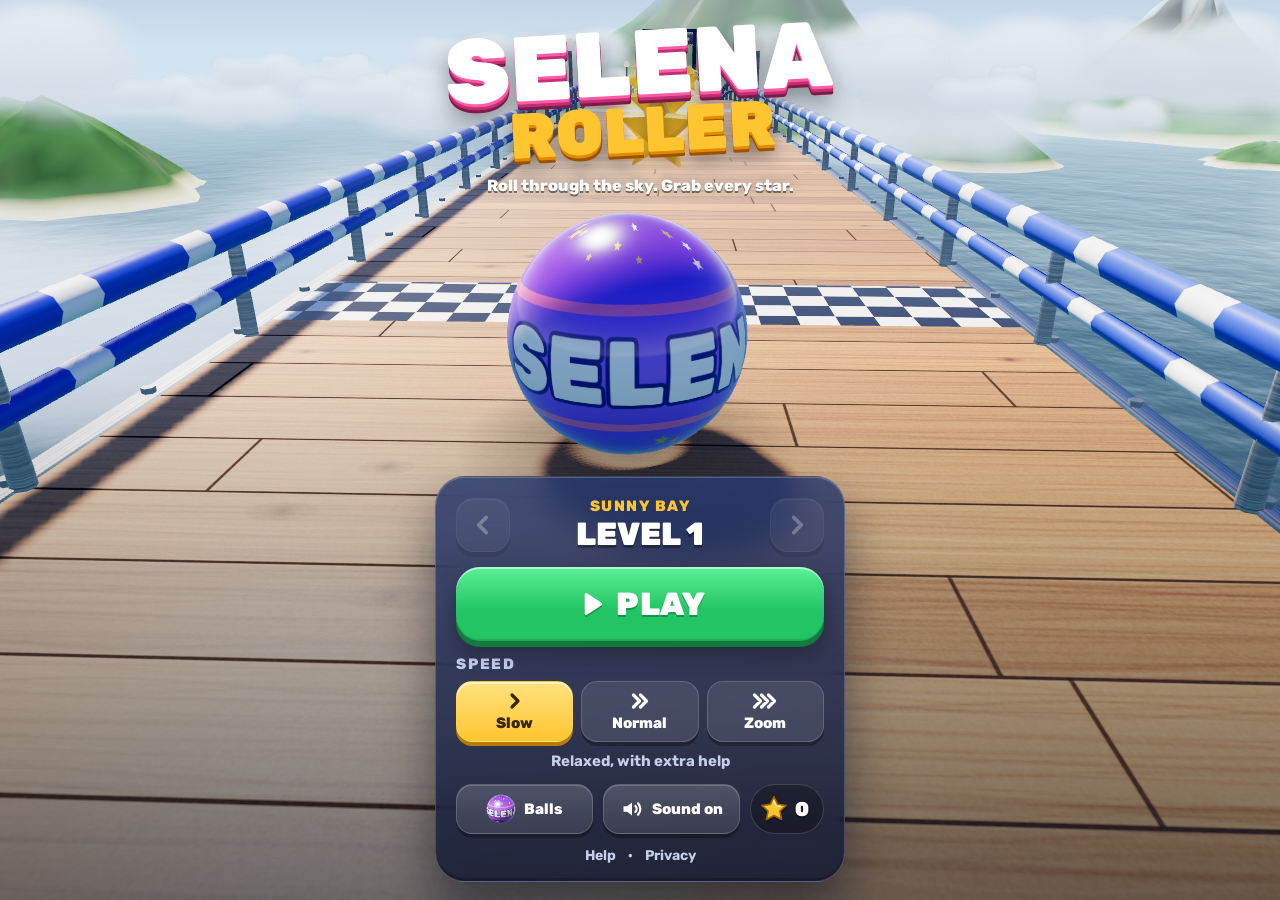
==== index.html @ 5e43ec0b "Neutral speed text, Help and Privacy links and offline fixes for the web game - The hint under Slow," ====
<!doctype html>
<html lang="en">
<head>
<meta charset="utf-8">
<meta name="viewport" content="width=device-width, initial-scale=1, viewport-fit=cover, user-scalable=no">
<meta name="description" content="Roll through the sky and grab every star.">
<meta name="apple-mobile-web-app-capable" content="yes">
<meta name="mobile-web-app-capable" content="yes">
<meta name="apple-mobile-web-app-status-bar-style" content="black-translucent">
<meta name="apple-mobile-web-app-title" content="Selena Roller">
<meta name="theme-color" content="#8fd3ff">
<link rel="manifest" href="manifest.webmanifest">
<link rel="apple-touch-icon" href="icon-180.png">
<link rel="icon" type="image/png" href="icon-192.png">
<title>Selena Roller</title>
<link rel="stylesheet" href="fonts/rubik.css">
<style>
[hidden] { display: none !important; }
html, body { margin: 0; }
body { -webkit-touch-callout: none; -webkit-text-size-adjust: 100%; }
/* Layout: full-screen 3D sky course. HUD pinned to the top edge, helper badges under it,
   menus are glass panels that sit low on the screen near the thumb. */
:root {
  --sky: #a7cbe6;
  --text: #ffffff;
  --muted: #c4d0ea;
  --ink: #0e1730;
  --glass: rgba(14, 22, 48, 0.82);
  --glass-top: rgba(40, 58, 112, 0.84);
  --glass-edge: rgba(255, 255, 255, 0.18);
  --chip: rgba(255, 255, 255, 0.10);
  --chip-hi: rgba(255, 255, 255, 0.18);
  --chip-edge: rgba(255, 255, 255, 0.16);
  --go: #22c463; --go-top: #5cf096; --go-deep: #127a3c;
  --blue: #2d84f5; --blue-top: #6db4ff; --blue-deep: #1a4fa8;
  --gold: #ffc531; --gold-top: #ffe27d; --gold-deep: #b97a00;
  --pink: #ff4f9e; --violet: #8a5cff;
  --jump: #39e06c; --fly: #45bfff; --magnet: #ff4fae; --shield: #4fe9ff;
  --hud-bg: rgba(12, 20, 44, 0.62);
  --shade: rgba(4, 9, 24, 0.5);
  --display: "Rubik", "Arial Rounded MT Bold", "Trebuchet MS", system-ui, sans-serif;
  --body: "Rubik", "Segoe UI", system-ui, sans-serif;
  color-scheme: dark;
}
@media (prefers-color-scheme: dark) { :root:not([data-theme="light"]) { --sky: #4b739a; } }
:root[data-theme="dark"] { --sky: #4b739a; }
[hidden] { display: none !important; }
html, body { height: 100%; overflow: hidden; margin: 0; }
body {
  background: var(--sky); color: var(--text); font-family: var(--body);
  -webkit-user-select: none; user-select: none; -webkit-tap-highlight-color: transparent;
  overscroll-behavior: none; -webkit-font-smoothing: antialiased;
}
#game { position: fixed; inset: 0; width: 100%; height: 100%; display: block; touch-action: none; }
#ui { position: fixed; inset: 0; pointer-events: none; }
button { font: inherit; color: inherit; border: 0; background: none; cursor: pointer; touch-action: manipulation; padding: 0; }
button:focus-visible { outline: 3px solid var(--gold); outline-offset: 3px; }
button:disabled { opacity: 0.3; cursor: default; }
svg { display: block; }
.ico { width: 24px; height: 24px; }

/* Glass panels and chunky buttons */
.panel {
  position: relative; width: 100%; max-width: 410px; box-sizing: border-box;
  background: linear-gradient(180deg, var(--glass-top), var(--glass));
  border: 1px solid var(--glass-edge); border-radius: 30px; padding: 20px;
  display: flex; flex-direction: column; gap: 14px;
  box-shadow: 0 26px 50px rgba(2, 6, 20, 0.5), inset 0 1px 0 rgba(255, 255, 255, 0.2), inset 0 -3px 0 rgba(0, 0, 0, 0.22);
  -webkit-backdrop-filter: blur(16px) saturate(150%); backdrop-filter: blur(16px) saturate(150%);
}
.panel.center { text-align: center; align-items: stretch; overflow: hidden; }
h2 {
  font-family: var(--display); font-weight: 900; font-size: 34px; margin: 0; letter-spacing: 0.01em;
  text-transform: uppercase; text-wrap: balance; text-shadow: 0 3px 0 rgba(0, 0, 0, 0.3);
}
.btn {
  --c: var(--blue); --c-top: var(--blue-top); --c-deep: var(--blue-deep);
  position: relative; display: flex; align-items: center; justify-content: center; gap: 10px;
  min-height: 58px; padding: 10px 20px; border-radius: 20px; box-sizing: border-box;
  font-family: var(--display); font-weight: 900; font-size: 22px; letter-spacing: 0.02em; text-transform: uppercase;
  color: #fff; text-shadow: 0 2px 0 rgba(0, 0, 0, 0.25);
  background: linear-gradient(180deg, var(--c-top) 0%, var(--c) 58%);
  box-shadow: 0 6px 0 var(--c-deep), 0 12px 22px rgba(0, 0, 0, 0.32), inset 0 2px 0 rgba(255, 255, 255, 0.5), inset 0 -2px 0 rgba(0, 0, 0, 0.12);
  transition: transform 0.06s, box-shadow 0.06s;
}
.btn:active { transform: translateY(4px); box-shadow: 0 2px 0 var(--c-deep), 0 5px 10px rgba(0, 0, 0, 0.3), inset 0 2px 0 rgba(255, 255, 255, 0.5); }
.btn svg { width: 26px; height: 26px; flex: none; filter: drop-shadow(0 2px 0 rgba(0, 0, 0, 0.22)); }
.btn.go { --c: var(--go); --c-top: var(--go-top); --c-deep: var(--go-deep); }
.btn.big { min-height: 74px; font-size: clamp(24px, 7.4vw, 32px); border-radius: 24px; }
.btn.big span { white-space: nowrap; }
.btn.big svg { width: 32px; height: 32px; }
.btn.ghost {
  --c: rgba(255, 255, 255, 0.12); --c-top: rgba(255, 255, 255, 0.2); --c-deep: rgba(0, 0, 0, 0.32);
  font-size: 19px; min-height: 54px; box-shadow: 0 5px 0 var(--c-deep), inset 0 1px 0 rgba(255, 255, 255, 0.22);
}
.btn.ghost:active { box-shadow: 0 1px 0 var(--c-deep), inset 0 1px 0 rgba(255, 255, 255, 0.22); }
.pill {
  display: inline-flex; align-items: center; gap: 6px; flex: none; box-sizing: border-box;
  background: var(--hud-bg); border: 1px solid var(--chip-edge); border-radius: 999px;
  padding: 6px 14px 6px 8px; min-height: 46px;
  font-family: var(--display); font-weight: 900; font-size: 20px; font-variant-numeric: tabular-nums;
  text-shadow: 0 2px 0 rgba(0, 0, 0, 0.3);
}
.pill svg { width: 30px; height: 30px; filter: drop-shadow(0 2px 0 rgba(0, 0, 0, 0.25)); }
.pop { animation: pop 0.32s ease-out; }
@keyframes pop { 0% { transform: scale(1); } 40% { transform: scale(1.22); } 100% { transform: scale(1); } }

/* HUD */
.hud {
  position: absolute; left: 0; right: 0; top: 0; box-sizing: border-box;
  display: flex; align-items: center; gap: 10px;
  padding-left: max(16px, env(safe-area-inset-left, 0px));
  padding-right: max(16px, env(safe-area-inset-right, 0px));
  padding-top: calc(env(safe-area-inset-top, 0px) + 12px);
}
.hbtn {
  pointer-events: auto; width: 50px; height: 50px; flex: none; border-radius: 18px;
  background: linear-gradient(180deg, rgba(255, 255, 255, 0.26), rgba(255, 255, 255, 0.08)), var(--hud-bg);
  border: 1px solid var(--chip-edge); display: grid; place-items: center;
  box-shadow: 0 4px 0 rgba(0, 0, 0, 0.3), inset 0 1px 0 rgba(255, 255, 255, 0.25);
}
.hbtn:active { transform: translateY(3px); box-shadow: 0 1px 0 rgba(0, 0, 0, 0.3); }
.hbtn svg { width: 24px; height: 24px; }
.lvlbox {
  flex: 1; min-width: 0; background: var(--hud-bg); border: 1px solid var(--chip-edge);
  border-radius: 18px; padding: 6px 12px 9px; box-shadow: 0 4px 0 rgba(0, 0, 0, 0.25);
}
.lvltop { display: flex; align-items: baseline; justify-content: space-between; gap: 8px; line-height: 1.1; }
.lvllabel { flex: none; white-space: nowrap; font-family: var(--display); font-weight: 900; font-size: 17px; text-transform: uppercase; letter-spacing: 0.03em; text-shadow: 0 2px 0 rgba(0, 0, 0, 0.3); }
.lvlworld { min-width: 0; font-weight: 700; font-size: 14px; color: #dbe4f7; white-space: nowrap; overflow: hidden; text-overflow: ellipsis; }
.bar { position: relative; height: 12px; border-radius: 99px; background: rgba(0, 0, 0, 0.35); margin-top: 5px; box-shadow: inset 0 2px 3px rgba(0, 0, 0, 0.35); }
.fill {
  position: absolute; left: 0; top: 0; bottom: 0; width: 100%; border-radius: 99px; transform-origin: left center; transform: scaleX(0);
  background: linear-gradient(180deg, #8fe3ff, #2d9bff 60%, #1f6fe0);
}
.bar .flag { position: absolute; right: -6px; top: 50%; width: 22px; height: 22px; margin-top: -15px; filter: drop-shadow(0 2px 0 rgba(0, 0, 0, 0.35)); }
/* Narrower phones: slightly tighter spacing and text in the top bar, so the world name still fits next to a
   two-digit level and a three-digit star count (otherwise it is cut short, for example "Cloud King..."). */
@media (max-width: 429px) {
  .hud { gap: 8px; }
  .lvlbox { padding: 6px 10px 9px; }
  .lvltop { gap: 6px; }
  .lvllabel { font-size: 15px; letter-spacing: 0.01em; }
  .lvlworld { font-size: 13px; }
  .hud .pill { gap: 4px; padding: 6px 11px 6px 6px; font-size: 18px; }
  .hud .pill svg { width: 26px; height: 26px; }
}
@media (max-width: 380px) {
  .lvllabel { font-size: 14px; }
  .lvlworld { font-size: 12px; }
}

.hud2 {
  position: absolute; left: 0; right: 0; box-sizing: border-box;
  top: calc(env(safe-area-inset-top, 0px) + 76px);
  display: flex; align-items: flex-start; justify-content: space-between;
  padding-left: max(16px, env(safe-area-inset-left, 0px));
  padding-right: max(16px, env(safe-area-inset-right, 0px));
}
.bonuswrap { display: flex; flex-direction: column; align-items: flex-start; gap: 8px; }
.badge { position: relative; width: 64px; height: 64px; border-radius: 50%; background: var(--hud-bg); box-shadow: 0 4px 0 rgba(0, 0, 0, 0.3); }
.badge .ring { position: absolute; inset: 0; width: 64px; height: 64px; transform: rotate(-90deg); }
.badge .ring circle { fill: none; stroke-width: 6; }
.badge .ring .trk { stroke: rgba(255, 255, 255, 0.16); }
.badge .ring .prog { stroke: var(--bc, var(--jump)); stroke-linecap: round; stroke-dasharray: 163.4; stroke-dashoffset: 0; }
.badge .bico { position: absolute; left: 14px; top: 14px; width: 36px; height: 36px; color: var(--bc, var(--jump)); filter: drop-shadow(0 0 6px var(--bc, var(--jump))); }
.badge.ending { animation: endpulse 1s ease-in-out infinite; }
@keyframes endpulse { 50% { transform: scale(0.9); opacity: 0.75; } }
.queued { width: 38px; height: 38px; border-radius: 50%; background: var(--hud-bg); display: grid; place-items: center; box-shadow: 0 3px 0 rgba(0, 0, 0, 0.3); }
.queued svg { width: 24px; height: 24px; color: var(--qc, var(--fly)); }
.meter { position: relative; width: 66px; height: 66px; border-radius: 50%; background: var(--hud-bg); border: 1px solid var(--chip-edge); box-shadow: 0 4px 0 rgba(0, 0, 0, 0.3); }
.meter svg { width: 66px; height: 66px; }
.meter.full { animation: meterburst 0.7s ease-out; }
@keyframes meterburst { 0% { transform: scale(1); } 30% { transform: scale(1.35); box-shadow: 0 0 0 10px rgba(255, 197, 49, 0.35); } 100% { transform: scale(1); } }

/* Big friendly helper announcement: low on the screen, over track the ball has already passed */
.announce {
  position: absolute; left: 50%; bottom: calc(env(safe-area-inset-bottom, 0px) + 60px); z-index: 4;
  transform: translateX(-50%); display: flex; flex-direction: column; align-items: center; gap: 6px;
  width: max-content; max-width: calc(100% - 32px);
}
.announce.show { animation: annIn 0.5s cubic-bezier(.2, 1.5, .4, 1); }
@keyframes annIn { from { transform: translateX(-50%) scale(0.3); opacity: 0; } to { transform: translateX(-50%) scale(1); opacity: 1; } }
.aicon {
  width: 92px; height: 92px; border-radius: 50%; display: grid; place-items: center;
  background: radial-gradient(circle at 50% 38%, rgba(255, 255, 255, 0.95), var(--ac, var(--jump)) 62%);
  box-shadow: 0 0 0 6px rgba(255, 255, 255, 0.6), 0 0 36px var(--ac, var(--jump)), 0 10px 0 rgba(0, 0, 0, 0.2);
}
.aicon svg { width: 56px; height: 56px; color: #fff; filter: drop-shadow(0 3px 0 rgba(0, 0, 0, 0.25)); }
.atext {
  font-family: var(--display); font-weight: 900; font-size: clamp(32px, 10vw, 46px); text-transform: uppercase;
  letter-spacing: 0.02em; text-align: center; text-wrap: balance; color: #fff; line-height: 1;
  text-shadow: 0 3px 0 var(--ac, var(--jump)), 0 6px 0 rgba(0, 0, 0, 0.35), 0 10px 20px rgba(0, 0, 0, 0.35);
}

/* Toast, steer hint, tap to go */
.toast {
  position: absolute; left: 50%; top: calc(env(safe-area-inset-top, 0px) + 96px); z-index: 5;
  transform: translateX(-50%); width: max-content; max-width: calc(100% - 32px);
  font-family: var(--display); font-weight: 900; font-size: clamp(26px, 7.4vw, 36px); text-transform: uppercase;
  text-align: center; text-wrap: balance; letter-spacing: 0.02em; color: #fff; line-height: 1.05;
  text-shadow: 0 3px 0 rgba(10, 30, 80, 0.75), 0 8px 18px rgba(0, 0, 0, 0.35);
}
.toast.show { animation: toastIn 0.35s cubic-bezier(.2, 1.6, .4, 1); }
@keyframes toastIn { from { transform: translateX(-50%) scale(0.4); opacity: 0; } to { transform: translateX(-50%) scale(1); opacity: 1; } }
.hint, .tapgo {
  position: absolute; left: 50%; bottom: calc(env(safe-area-inset-bottom, 0px) + 54px);
  transform: translateX(-50%); display: flex; flex-direction: column; align-items: center; gap: 12px;
  width: max-content; max-width: calc(100% - 32px);
  font-family: var(--display); font-weight: 900; font-size: 24px; text-transform: uppercase; color: #fff;
  text-shadow: 0 3px 0 rgba(10, 30, 80, 0.7);
}
.hint span, .tapgo span { text-align: center; }
.track-line { width: 190px; height: 10px; border-radius: 9px; background: rgba(255, 255, 255, 0.45); position: relative; box-shadow: 0 2px 0 rgba(0, 0, 0, 0.2); }
.finger {
  position: absolute; top: 50%; left: 50%; width: 38px; height: 38px; margin: -19px 0 0 -19px;
  border-radius: 50%; background: #fff; box-shadow: 0 0 0 7px rgba(255, 255, 255, 0.35), 0 4px 0 rgba(0, 0, 0, 0.25);
  animation: swipe 1.6s ease-in-out infinite;
}
@keyframes swipe { 0%, 100% { transform: translateX(-70px); } 50% { transform: translateX(70px); } }
.tapring { width: 78px; height: 78px; border-radius: 50%; display: grid; place-items: center; background: rgba(255, 255, 255, 0.92); box-shadow: 0 0 0 8px rgba(255, 255, 255, 0.35); animation: tap 1.1s ease-in-out infinite; }
.tapring svg { width: 44px; height: 44px; color: var(--blue-deep); }
@keyframes tap { 50% { transform: scale(0.86); box-shadow: 0 0 0 16px rgba(255, 255, 255, 0.12); } }

/* Screens */
.screen {
  position: absolute; inset: 0; pointer-events: auto; z-index: 3; box-sizing: border-box;
  display: flex; flex-direction: column; align-items: center; justify-content: center;
  padding-left: max(16px, env(safe-area-inset-left, 0px));
  padding-right: max(16px, env(safe-area-inset-right, 0px));
  padding-top: calc(env(safe-area-inset-top, 0px) + 18px);
  padding-bottom: calc(env(safe-area-inset-bottom, 0px) + 18px);
  background: var(--shade);
}
.menu { justify-content: space-between; background: linear-gradient(to top, rgba(4, 9, 24, 0.55), rgba(4, 9, 24, 0) 58%); }
.brand { display: flex; flex-direction: column; align-items: center; padding-top: 6px; }
.logo { font-family: var(--display); font-weight: 900; margin: 0; line-height: 0.86; display: flex; flex-direction: column; align-items: center; text-transform: uppercase; transform: rotate(-3deg); }
.logo span { display: block; letter-spacing: 0.01em; }
.logo .l1 {
  font-size: clamp(58px, 17vw, 92px); color: #fff;
  text-shadow: 0 3px 0 #ff5aa6, 0 6px 0 #c22f73, 0 9px 0 #7d1b4b, 0 16px 24px rgba(0, 0, 0, 0.45);
}
.logo .l2 {
  font-size: clamp(40px, 12vw, 64px); color: var(--gold);
  text-shadow: 0 3px 0 #e48a00, 0 6px 0 #9a5200, 0 12px 20px rgba(0, 0, 0, 0.45);
}
.tag { margin: 18px 0 0; font-weight: 800; font-size: 16px; text-align: center; text-shadow: 0 2px 0 rgba(0, 0, 0, 0.45), 0 0 12px rgba(0, 0, 0, 0.35); }
.levelpick { display: flex; align-items: center; justify-content: space-between; gap: 10px; }
.levelpick .mid { text-align: center; min-width: 0; }
.levelpick small { display: block; font-weight: 800; font-size: 15px; letter-spacing: 0.1em; text-transform: uppercase; color: var(--gold); white-space: nowrap; overflow: hidden; text-overflow: ellipsis; }
.levelpick strong { display: block; font-family: var(--display); font-weight: 900; font-size: 32px; text-transform: uppercase; text-shadow: 0 3px 0 rgba(0, 0, 0, 0.3); }
.arrow {
  width: 54px; height: 54px; border-radius: 18px; flex: none; display: grid; place-items: center;
  background: linear-gradient(180deg, var(--chip-hi), var(--chip)); border: 1px solid var(--chip-edge);
  box-shadow: 0 5px 0 rgba(0, 0, 0, 0.32), inset 0 1px 0 rgba(255, 255, 255, 0.2);
}
.arrow:active:not(:disabled) { transform: translateY(3px); box-shadow: 0 2px 0 rgba(0, 0, 0, 0.32); }
.arrow svg { width: 26px; height: 26px; }
.seglabel { font-weight: 800; font-size: 15px; letter-spacing: 0.12em; text-transform: uppercase; color: var(--muted); margin-bottom: -6px; }
.seg { display: grid; grid-template-columns: repeat(3, 1fr); gap: 8px; }
.seg button {
  display: flex; flex-direction: column; align-items: center; gap: 2px; padding: 8px 4px 9px; border-radius: 16px;
  font-weight: 800; font-size: 15px; background: var(--chip); border: 1px solid var(--chip-edge);
  box-shadow: 0 4px 0 rgba(0, 0, 0, 0.3);
}
.seg button svg { width: 30px; height: 22px; }
.seg button[aria-pressed="true"] {
  background: linear-gradient(180deg, var(--gold-top), var(--gold)); color: #3b2500; border-color: transparent;
  box-shadow: 0 4px 0 var(--gold-deep), inset 0 2px 0 rgba(255, 255, 255, 0.55);
}
.pacehint { margin: -4px 0 0; font-size: 15px; font-weight: 700; color: var(--muted); text-align: center; }
.menulinks { margin: -8px 0 -10px; display: flex; justify-content: center; align-items: center; font-size: 14px; font-weight: 700; color: var(--muted); }
.menulinks a { color: inherit; text-decoration: none; padding: 7px 12px; border-radius: 12px; }
.menulinks a:active { background: var(--chip); }
.menulinks a:focus-visible { outline: 3px solid var(--gold); outline-offset: -2px; }
.row { display: flex; gap: 10px; align-items: stretch; }
.chip {
  display: inline-flex; align-items: center; justify-content: center; gap: 8px; flex: 1 1 0; min-width: 0;
  background: linear-gradient(180deg, var(--chip-hi), var(--chip)); border: 1px solid var(--chip-edge);
  font-weight: 800; font-size: 15px; border-radius: 16px; padding: 8px 8px; min-height: 50px; white-space: nowrap;
  box-shadow: 0 4px 0 rgba(0, 0, 0, 0.3), inset 0 1px 0 rgba(255, 255, 255, 0.18);
}
.chip:active { transform: translateY(3px); box-shadow: 0 1px 0 rgba(0, 0, 0, 0.3); }
.chip svg { width: 24px; height: 24px; flex: none; }
.chip .ballicon { width: 30px; height: 30px; flex: none; }
.row .pill { background: rgba(0, 0, 0, 0.28); }

/* Shop */
#shop { justify-content: flex-end; }
.shopcard { max-height: 78%; min-height: 0; }
.shophead { display: flex; align-items: center; justify-content: space-between; gap: 10px; }
.shophead h2 { font-size: clamp(26px, 7.5vw, 34px); white-space: nowrap; }
.grid { display: grid; grid-template-columns: repeat(3, minmax(0, 1fr)); gap: 10px; overflow-y: auto; min-height: 0; flex: 1; padding: 4px 2px 8px; }
.ballitem {
  position: relative; display: flex; flex-direction: column; align-items: center; gap: 4px; min-width: 0;
  background: linear-gradient(180deg, rgba(255, 255, 255, 0.16), rgba(255, 255, 255, 0.05));
  border: 1px solid var(--chip-edge); border-radius: 20px; padding: 10px 4px 9px;
  box-shadow: 0 4px 0 rgba(0, 0, 0, 0.3);
}
.ballitem canvas { width: 70px; height: 70px; }
.ballitem.locked canvas { filter: brightness(0.86); }
.ballitem.chosen { border-color: var(--gold); box-shadow: 0 4px 0 var(--gold-deep), 0 0 0 2px var(--gold) inset, 0 0 18px rgba(255, 197, 49, 0.35); }
.ballitem .nm { font-weight: 800; font-size: 13px; line-height: 1.1; text-align: center; }
.ballitem .st {
  font-family: var(--display); font-weight: 900; font-size: 15px; text-transform: uppercase; display: flex; align-items: center; gap: 3px;
  font-variant-numeric: tabular-nums; padding: 3px 9px; border-radius: 99px; background: rgba(0, 0, 0, 0.3);
}
.ballitem.chosen .st { background: var(--gold); color: #3b2500; }
.ballitem .st.can { background: var(--go); }
.ballitem .st svg { width: 17px; height: 17px; }
.ballitem.shake { animation: shake 0.4s; }
@keyframes shake { 20%, 60% { transform: translateX(-5px); } 40%, 80% { transform: translateX(5px); } }

/* Level done */
.donecard { padding-top: 26px; }
.rays {
  position: absolute; left: 50%; top: 70px; width: 520px; height: 520px; margin: -260px 0 0 -260px; pointer-events: none; opacity: 0.35;
  background: repeating-conic-gradient(rgba(255, 214, 90, 0.55) 0deg 10deg, rgba(255, 214, 90, 0) 10deg 20deg);
  -webkit-mask: radial-gradient(circle, #000 0%, transparent 62%); mask: radial-gradient(circle, #000 0%, transparent 62%);
  animation: spin 18s linear infinite;
}
@keyframes spin { to { transform: rotate(360deg); } }
.ribbon {
  position: relative; align-self: center; font-family: var(--display); font-weight: 900; font-size: 30px; text-transform: uppercase;
  padding: 10px 26px; border-radius: 16px; background: linear-gradient(180deg, var(--go-top), var(--go));
  box-shadow: 0 6px 0 var(--go-deep), inset 0 2px 0 rgba(255, 255, 255, 0.5); text-shadow: 0 2px 0 rgba(0, 0, 0, 0.25);
}
.earn { position: relative; margin: 6px 0 0; font-family: var(--display); font-weight: 900; font-size: 54px; color: var(--gold); display: flex; align-items: center; justify-content: center; gap: 8px; text-shadow: 0 4px 0 var(--gold-deep), 0 10px 18px rgba(0, 0, 0, 0.35); }
.earn svg { width: 50px; height: 50px; filter: drop-shadow(0 4px 0 rgba(0, 0, 0, 0.25)); }
.note { position: relative; margin: -8px 0 4px; font-weight: 700; color: var(--muted); }
.confetti { position: absolute; inset: 0; pointer-events: none; overflow: hidden; }
.confetti i { position: absolute; top: -20px; width: 9px; height: 14px; border-radius: 3px; animation: fall linear forwards; }
@keyframes fall { to { transform: translateY(560px) rotate(720deg); opacity: 0.2; } }
.nogl { color: var(--text); }

@media (max-height: 560px) and (orientation: landscape) {
  .menu { flex-direction: row; align-items: center; justify-content: space-around; gap: 16px; }
  .brand { padding-top: 0; }
  .logo .l1 { font-size: 56px; } .logo .l2 { font-size: 40px; }
  .panel { padding: 14px; gap: 10px; }
  .btn.big { min-height: 60px; font-size: 26px; }
  .shopcard { max-height: 94%; max-width: 860px; gap: 8px; }
  .shophead h2 { font-size: 28px; }
  .grid { grid-template-columns: repeat(6, minmax(0, 1fr)); gap: 8px; padding: 2px 2px 3px; }
  .ballitem { padding: 6px 4px 5px; }
  .ballitem canvas { width: 48px; height: 48px; }
  .shopcard .btn { min-height: 48px; }
  .announce { bottom: calc(env(safe-area-inset-bottom, 0px) + 12px); flex-direction: row; gap: 12px; }
  .aicon { width: 70px; height: 70px; } .aicon svg { width: 42px; height: 42px; }
}
@media (prefers-reduced-motion: reduce) {
  .finger, .pop, .toast.show, .confetti i, .ballitem.shake, .rays, .tapring, .announce.show, .badge.ending, .meter.full { animation: none !important; }
}
</style>
</head>
<body>

<svg width="0" height="0" style="position:absolute" aria-hidden="true">
  <defs>
    <symbol id="i-star" viewBox="0 0 24 24"><path d="M12 2.2l2.95 6.1 6.7.85-4.9 4.6 1.25 6.65L12 17.15 6 20.4l1.25-6.65-4.9-4.6 6.7-.85z" fill="#ffc531" stroke="#9c6300" stroke-width="1.3" stroke-linejoin="round"/><path d="M11.9 5.6l1.8 3.8 3.3.45" fill="none" stroke="#fff4c2" stroke-width="1.3" stroke-linecap="round" opacity=".85"/></symbol>
    <symbol id="i-pause" viewBox="0 0 24 24"><rect x="6" y="5" width="4.2" height="14" rx="1.6" fill="currentColor"/><rect x="13.8" y="5" width="4.2" height="14" rx="1.6" fill="currentColor"/></symbol>
    <symbol id="i-play" viewBox="0 0 24 24"><path d="M8 4.8v14.4c0 .9 1 1.45 1.75.95l10.9-7.2a1.15 1.15 0 0 0 0-1.9L9.75 3.85C9 3.35 8 3.9 8 4.8z" fill="currentColor"/></symbol>
    <symbol id="i-home" viewBox="0 0 24 24"><path d="M3.5 11.2L12 4l8.5 7.2" fill="none" stroke="currentColor" stroke-width="2.6" stroke-linecap="round" stroke-linejoin="round"/><path d="M6 10v9.5h4.5V14h3v5.5H18V10" fill="none" stroke="currentColor" stroke-width="2.6" stroke-linejoin="round"/></symbol>
    <symbol id="i-restart" viewBox="0 0 24 24"><path d="M19.5 12a7.5 7.5 0 1 1-2.2-5.3" fill="none" stroke="currentColor" stroke-width="2.6" stroke-linecap="round"/><path d="M19.6 3.8v4.6H15" fill="none" stroke="currentColor" stroke-width="2.6" stroke-linecap="round" stroke-linejoin="round"/></symbol>
    <symbol id="i-left" viewBox="0 0 24 24"><path d="M15 5l-7 7 7 7" fill="none" stroke="currentColor" stroke-width="3.4" stroke-linecap="round" stroke-linejoin="round"/></symbol>
    <symbol id="i-right" viewBox="0 0 24 24"><path d="M9 5l7 7-7 7" fill="none" stroke="currentColor" stroke-width="3.4" stroke-linecap="round" stroke-linejoin="round"/></symbol>
    <symbol id="i-sound" viewBox="0 0 24 24"><path d="M3.5 9.3h3.6L12 5.4v13.2l-4.9-3.9H3.5z" fill="currentColor"/><path d="M15.4 9a4.3 4.3 0 0 1 0 6M18 6.4a7.9 7.9 0 0 1 0 11.2" fill="none" stroke="currentColor" stroke-width="2.2" stroke-linecap="round"/></symbol>
    <symbol id="i-mute" viewBox="0 0 24 24"><path d="M3.5 9.3h3.6L12 5.4v13.2l-4.9-3.9H3.5z" fill="currentColor"/><path d="M15.6 9.6l4.8 4.8m0-4.8l-4.8 4.8" fill="none" stroke="currentColor" stroke-width="2.3" stroke-linecap="round"/></symbol>
    <symbol id="i-chev1" viewBox="0 0 30 22"><path d="M12 5l6 6-6 6" fill="none" stroke="currentColor" stroke-width="3.2" stroke-linecap="round" stroke-linejoin="round"/></symbol>
    <symbol id="i-chev2" viewBox="0 0 30 22"><path d="M8.5 5l6 6-6 6M15.5 5l6 6-6 6" fill="none" stroke="currentColor" stroke-width="3.2" stroke-linecap="round" stroke-linejoin="round"/></symbol>
    <symbol id="i-chev3" viewBox="0 0 30 22"><path d="M4.5 5l6 6-6 6M11.5 5l6 6-6 6M18.5 5l6 6-6 6" fill="none" stroke="currentColor" stroke-width="3.2" stroke-linecap="round" stroke-linejoin="round"/></symbol>
    <symbol id="i-flag" viewBox="0 0 24 24"><path d="M5 3v18.5" stroke="#fff" stroke-width="2.4" stroke-linecap="round"/><path d="M6 4h13l-2.4 4L19 12H6z" fill="#fff" stroke="#16203c" stroke-width="1"/><path d="M6 4h3.3v2.7H6zM12.6 4h3.3v2.7h-3.3zM9.3 6.7h3.3v2.6H9.3zM15.9 6.7h2.2l-.6 1.3.9 1.3h-2.5zM6 9.3h3.3V12H6zM12.6 9.3h3.3V12h-3.3z" fill="#16203c"/></symbol>
    <symbol id="i-hand" viewBox="0 0 24 24"><path d="M9.6 3.6a1.7 1.7 0 0 1 3.4 0V11l.6-.1a1.7 1.7 0 0 1 2 1.3l.1.3.6-.1a1.7 1.7 0 0 1 2 1.3l.1.4.4-.05a1.7 1.7 0 0 1 1.9 1.7V18a5 5 0 0 1-5 5h-2.4a5 5 0 0 1-4.1-2.2l-3.9-5a1.75 1.75 0 0 1 2.7-2.25l1.6 1.75z" fill="currentColor"/></symbol>
    <symbol id="i-spring" viewBox="0 0 24 24"><path d="M12 1.4l4.2 4.6h-2.7v2.9h-3V6H7.8z" fill="currentColor"/><path d="M6.6 10.6h10.8M6.6 21.8h10.8" stroke="currentColor" stroke-width="2.4" stroke-linecap="round"/><path d="M8 12.5l8 1.5-8 1.6 8 1.6-8 1.6 8 1.5" fill="none" stroke="currentColor" stroke-width="2" stroke-linecap="round" stroke-linejoin="round"/></symbol>
    <symbol id="i-wings" viewBox="0 0 24 24"><circle cx="12" cy="12.6" r="3.7" fill="currentColor"/><path d="M8.1 11.6C6.4 8.3 3.6 6.7 1.1 6.9c.8 1.3 1.2 2.6 1.3 3.9-.7.2-1.1.6-1.2 1.2 1 .2 1.8.6 2.4 1.2-.5.4-.7.9-.7 1.5 1.9-.2 3.9.2 5.6 1.2z" fill="currentColor"/><path d="M15.9 11.6c1.7-3.3 4.5-4.9 7-4.7-.8 1.3-1.2 2.6-1.3 3.9.7.2 1.1.6 1.2 1.2-1 .2-1.8.6-2.4 1.2.5.4.7.9.7 1.5-1.9-.2-3.9.2-5.6 1.2z" fill="currentColor"/></symbol>
    <symbol id="i-magnet" viewBox="0 0 24 24"><path d="M4.8 3.2h4.8v8.6a2.4 2.4 0 0 0 4.8 0V3.2h4.8v8.7a7.2 7.2 0 0 1-14.4 0z" fill="currentColor"/><path d="M4.8 3.2h4.8v3.4H4.8zM14.4 3.2h4.8v3.4h-4.8z" fill="#000" opacity=".25"/></symbol>
    <symbol id="i-bubble" viewBox="0 0 24 24"><circle cx="12" cy="12" r="9.2" fill="none" stroke="currentColor" stroke-width="2.4"/><circle cx="12" cy="13" r="3.9" fill="currentColor"/><path d="M7 9.4a5.8 5.8 0 0 1 3.7-3.5" fill="none" stroke="currentColor" stroke-width="2" stroke-linecap="round"/></symbol>
  </defs>
</svg>

<canvas id="game" aria-label="Selena Roller game"></canvas>
<div id="ui">
  <div class="hud" id="hud" hidden>
    <button class="hbtn" id="pauseBtn" aria-label="Pause"><svg><use href="#i-pause"/></svg></button>
    <div class="lvlbox">
      <div class="lvltop"><span class="lvllabel" id="lvlLabel">Level 1</span><span class="lvlworld" id="hudWorld">Sunny Bay</span></div>
      <div class="bar"><div class="fill" id="barFill"></div><svg class="flag"><use href="#i-flag"/></svg></div>
    </div>
    <div class="pill" id="hudStarPill"><svg><use href="#i-star"/></svg><span id="hudStars">0</span></div>
  </div>

  <div class="hud2" id="hud2" hidden>
    <div class="bonuswrap">
      <div class="badge" id="bonusBadge" hidden>
        <svg class="ring" viewBox="0 0 64 64"><circle class="trk" cx="32" cy="32" r="26"/><circle class="prog" id="bonusRing" cx="32" cy="32" r="26"/></svg>
        <svg class="bico"><use id="bonusIcon" href="#i-spring"/></svg>
      </div>
      <div class="queued" id="queued" hidden><svg><use id="queuedIcon" href="#i-wings"/></svg></div>
    </div>
    <div class="meter" id="meter" role="img" aria-label="Star meter">
      <svg viewBox="0 0 66 66">
        <defs>
          <clipPath id="meterClip"><path d="M33 12.4L39.5 25.9 54.2 27.7 43.5 37.9 46.2 52.5 33 45.3 19.8 52.5 22.6 37.9 11.8 27.7 26.5 25.9Z"/></clipPath>
          <linearGradient id="meterGrad" x1="0" y1="0" x2="0" y2="1"><stop offset="0" stop-color="#fff0a0"/><stop offset=".45" stop-color="#ffc531"/><stop offset="1" stop-color="#ff9500"/></linearGradient>
        </defs>
        <path d="M33 12.4L39.5 25.9 54.2 27.7 43.5 37.9 46.2 52.5 33 45.3 19.8 52.5 22.6 37.9 11.8 27.7 26.5 25.9Z" fill="rgba(0,0,0,0.38)"/>
        <rect id="meterFill" x="0" y="52.5" width="66" height="60" fill="url(#meterGrad)" clip-path="url(#meterClip)"/>
        <path d="M33 12.4L39.5 25.9 54.2 27.7 43.5 37.9 46.2 52.5 33 45.3 19.8 52.5 22.6 37.9 11.8 27.7 26.5 25.9Z" fill="none" stroke="#fff" stroke-width="2.2" stroke-linejoin="round"/>
        <circle cx="33" cy="33" r="30" fill="none" stroke="rgba(255,255,255,0.14)" stroke-width="4"/>
        <circle id="meterRing" cx="33" cy="33" r="30" fill="none" stroke="#ffc531" stroke-width="4" stroke-linecap="round" stroke-dasharray="188.5" stroke-dashoffset="188.5" transform="rotate(-90 33 33)" opacity="0"/>
      </svg>
    </div>
  </div>

  <div class="announce" id="announce" hidden><div class="aicon"><svg><use id="aIcon" href="#i-spring"/></svg></div><div class="atext" id="aText">Super Jump!</div></div>
  <div class="hint" id="hint" hidden><div class="track-line"><div class="finger"></div></div><span>Slide to steer</span></div>
  <div class="tapgo" id="tapGo" hidden><div class="tapring"><svg><use href="#i-hand"/></svg></div><span>Tap to go</span></div>

  <section class="screen menu" id="menu">
    <header class="brand">
      <h1 class="logo"><span class="l1">Selena</span><span class="l2">Roller</span></h1>
      <p class="tag">Roll through the sky. Grab every star.</p>
    </header>
    <div class="panel">
      <div class="levelpick">
        <button class="arrow" id="prevLvl" aria-label="Previous level"><svg><use href="#i-left"/></svg></button>
        <div class="mid"><small id="themeName">Sunny Bay</small><strong id="menuLvl">Level 1</strong></div>
        <button class="arrow" id="nextLvl" aria-label="Next level"><svg><use href="#i-right"/></svg></button>
      </div>
      <button class="btn go big" id="playBtn"><svg><use href="#i-play"/></svg><span>Play</span></button>
      <div class="seglabel">Speed</div>
      <div class="seg" id="speedSeg" role="group" aria-label="Speed">
        <button data-s="0" aria-pressed="true"><svg><use href="#i-chev1"/></svg><span>Slow</span></button>
        <button data-s="1" aria-pressed="false"><svg><use href="#i-chev2"/></svg><span>Normal</span></button>
        <button data-s="2" aria-pressed="false"><svg><use href="#i-chev3"/></svg><span>Zoom</span></button>
      </div>
      <p class="pacehint" id="paceHint">Relaxed, with extra help</p>
      <div class="row">
        <button class="chip" id="shopBtn"><canvas class="ballicon" id="ballIcon" width="64" height="64"></canvas><span>Balls</span></button>
        <button class="chip" id="soundBtn"><svg><use id="soundIcon" href="#i-sound"/></svg><span id="soundLabel">Sound on</span></button>
        <div class="pill"><svg><use href="#i-star"/></svg><span id="menuStars">0</span></div>
      </div>
      <!-- Full addresses: the iPhone app opens these in Safari (a relative link would point inside the app). -->
      <p class="menulinks"><a href="https://ozduy.github.io/selena-roller/support.html" target="_blank" rel="noopener">Help</a><span aria-hidden="true">&middot;</span><a href="https://ozduy.github.io/selena-roller/privacy.html" target="_blank" rel="noopener">Privacy</a></p>
    </div>
  </section>

  <section class="screen" id="shop" hidden>
    <div class="panel shopcard">
      <div class="shophead"><h2>Pick a ball</h2><div class="pill"><svg><use href="#i-star"/></svg><span id="shopStars">0</span></div></div>
      <div class="grid" id="shopGrid"></div>
      <button class="btn" id="shopDone">Done</button>
    </div>
  </section>

  <section class="screen" id="complete" hidden>
    <div class="panel center donecard">
      <div class="rays"></div>
      <div class="confetti" id="confetti"></div>
      <div class="ribbon" id="doneTitle">Level 1 done!</div>
      <p class="earn"><svg><use href="#i-star"/></svg>+<span id="doneStars">0</span></p>
      <p class="note" id="doneNote">Includes a 10 star finish bonus</p>
      <button class="btn go big" id="nextBtn"><span>Next level</span><svg><use href="#i-play"/></svg></button>
      <button class="btn ghost" id="homeBtn"><svg><use href="#i-home"/></svg><span>Home</span></button>
    </div>
  </section>

  <section class="screen" id="paused" hidden>
    <div class="panel center">
      <h2>Paused</h2>
      <button class="btn go big" id="resumeBtn"><svg><use href="#i-play"/></svg><span>Keep rolling</span></button>
      <button class="btn ghost" id="restartBtn"><svg><use href="#i-restart"/></svg><span>Start level again</span></button>
      <button class="btn ghost" id="quitBtn"><svg><use href="#i-home"/></svg><span>Home</span></button>
    </div>
  </section>

  <div class="toast" id="toast" hidden></div>
</div>

<script src="three.min.js"></script>
<script>
(() => {
  'use strict';
  const $ = id => document.getElementById(id);
  const L = 2;            // one track step, metres
  const SUB = 2;          // track nodes per step
  const DS = L / SUB;     // metres between nodes
  const R = 0.5;          // ball radius
  const G = 22;           // gravity used for falls
  const START_S = 6.5;    // where the ball starts: far enough in that the chase camera is over the deck from the first frame
  const TAU = Math.PI * 2;
  const clamp = (v, a, b) => v < a ? a : v > b ? b : v;
  const lerp = (a, b, t) => a + (b - a) * t;
  const smooth = t => t <= 0 ? 0 : t >= 1 ? 1 : t * t * (3 - 2 * t);
  function rng(seed) {
    let s = seed >>> 0;
    return () => {
      s = (s + 0x6D2B79F5) >>> 0; let t = s;
      t = Math.imul(t ^ (t >>> 15), t | 1);
      t ^= t + Math.imul(t ^ (t >>> 7), t | 61);
      return ((t ^ (t >>> 14)) >>> 0) / 4294967296;
    };
  }
  const lin = hex => new THREE.Color(hex).convertSRGBToLinear();
  const IN_APP = location.protocol === 'selenaroller:';   // the iPhone app serves the game from selenaroller://localhost/
  const DEBUG = !IN_APP && (() => { try { return /debug/i.test(String(window.location.href)); } catch (e) { return false; } })();
  let headless = false;   // true while the test bot runs a level without drawing

  // ---------- Saved progress (this device only) ----------
  const SAVE_KEY = 'selenaRoller.v1';
  let save = { stars: 0, best: 1, level: 1, skin: 'selena', owned: ['selena'], speed: 0, muted: false, hinted: false };
  try { const s = JSON.parse(localStorage.getItem(SAVE_KEY)); if (s && typeof s === 'object') save = Object.assign(save, s); } catch (e) {}
  const persist = () => { if (headless) return; try { localStorage.setItem(SAVE_KEY, JSON.stringify(save)); } catch (e) {} };

  // ---------- Sound (made on the fly, started by the first tap) ----------
  let actx = null, master = null, noiseBuf = null, roll = null;
  function audio() {
    if (!actx) {
      try {
        const AC = window.AudioContext || window.webkitAudioContext;
        if (AC) {
          actx = new AC();
          master = actx.createGain();
          master.gain.value = 0.9;
          master.connect(actx.destination);
          noiseBuf = actx.createBuffer(1, actx.sampleRate, actx.sampleRate);
          const d = noiseBuf.getChannelData(0);
          for (let i = 0; i < d.length; i++) d[i] = Math.random() * 2 - 1;
          const src = actx.createBufferSource();
          src.buffer = noiseBuf; src.loop = true;
          const f = actx.createBiquadFilter();
          f.type = 'lowpass'; f.frequency.value = 380; f.Q.value = 0.6;
          const g = actx.createGain();
          g.gain.value = 0;
          src.connect(f);
          f.connect(g);
          g.connect(master);
          src.start();
          roll = { f, g, last: 0 };
        }
      } catch (e) { actx = null; }
    }
    // Safari can report 'interrupted' (calls, Siri, lock screen) as well as 'suspended': retry on every tap
    if (actx && actx.state !== 'running' && actx.state !== 'closed') {
      try { const p = actx.resume(); if (p && p.catch) p.catch(() => {}); } catch (e) {}
    }
    return actx;
  }
  // Sounds are only scheduled while the context runs; a stopped clock would queue them up and play them all at once later.
  function tone(freq, dur, type, vol, slideTo, delay) {
    if (!actx || actx.state !== 'running' || save.muted || headless) return;
    const t = actx.currentTime + (delay || 0);
    const o = actx.createOscillator(), g = actx.createGain();
    o.type = type || 'sine';
    o.frequency.setValueAtTime(freq, t);
    if (slideTo) o.frequency.exponentialRampToValueAtTime(slideTo, t + dur);
    g.gain.setValueAtTime(0.0001, t);
    g.gain.linearRampToValueAtTime(vol || 0.12, t + 0.01);
    g.gain.exponentialRampToValueAtTime(0.001, t + dur);
    o.connect(g);
    g.connect(master);
    o.start(t); o.stop(t + dur + 0.05);
  }
  function noise(dur, vol, f0, f1, q, delay, ftype) {
    if (!actx || actx.state !== 'running' || save.muted || headless || !noiseBuf) return;
    const t = actx.currentTime + (delay || 0);
    const s = actx.createBufferSource();
    s.buffer = noiseBuf;
    const f = actx.createBiquadFilter();
    f.type = ftype || 'bandpass'; f.Q.value = q || 1;
    f.frequency.setValueAtTime(f0, t);
    if (f1) f.frequency.exponentialRampToValueAtTime(f1, t + dur);
    const g = actx.createGain();
    g.gain.setValueAtTime(0.0001, t);
    g.gain.linearRampToValueAtTime(vol, t + 0.02);
    g.gain.exponentialRampToValueAtTime(0.001, t + dur);
    s.connect(f);
    f.connect(g);
    g.connect(master);
    s.start(t, Math.random() * 0.4); s.stop(t + dur + 0.05);
  }
  const sfx = {
    star: p => { const m = 1 + (p || 0) * 0.45; tone(1046 * m, 0.12, 'triangle', 0.1); tone(1568 * m, 0.22, 'triangle', 0.08, null, 0.05); tone(2093 * m, 0.16, 'sine', 0.035, null, 0.09); },
    jump: () => { tone(240, 0.5, 'sine', 0.17, 760); tone(480, 0.32, 'triangle', 0.045, 1150, 0.02); noise(0.25, 0.04, 900, 2600, 1.2); },
    hop: () => { tone(380, 0.26, 'sine', 0.12, 880); tone(760, 0.12, 'triangle', 0.03, 1300, 0.03); },
    boost: () => { noise(0.65, 0.11, 300, 3400, 0.9); tone(220, 0.5, 'sawtooth', 0.03, 880); },
    fall: () => { tone(900, 0.85, 'sine', 0.12, 170); tone(1350, 0.85, 'sine', 0.025, 250); },
    respawn: () => { tone(523, 0.12, 'triangle', 0.09); tone(784, 0.16, 'triangle', 0.09, null, 0.08); tone(1046, 0.22, 'triangle', 0.08, null, 0.16); },
    bump: () => { tone(190, 0.24, 'sine', 0.15, 105); tone(380, 0.12, 'triangle', 0.035, 210); },
    land: () => { tone(110, 0.14, 'sine', 0.15, 60); noise(0.14, 0.05, 600, 200, 0.8, 0, 'lowpass'); },
    check: () => { tone(784, 0.14, 'sine', 0.11); tone(1175, 0.3, 'sine', 0.11, null, 0.1); tone(1568, 0.3, 'triangle', 0.04, null, 0.18); },
    win: () => { [523, 659, 784, 1046, 1318].forEach((f, i) => tone(f, 0.34, 'triangle', 0.12, null, i * 0.11)); [1046, 1318, 1568].forEach(f => tone(f, 0.9, 'sine', 0.05, null, 0.62)); },
    click: () => tone(700, 0.05, 'sine', 0.07),
    buy: () => [784, 1046, 1568, 2093].forEach((f, i) => tone(f, 0.18, 'triangle', 0.1, null, i * 0.07)),
    nope: () => tone(230, 0.18, 'triangle', 0.07, 175),
    bonus: type => {
      [659, 880, 1175, 1568].forEach((f, i) => tone(f, 0.28, 'triangle', 0.09, null, i * 0.07));
      noise(0.7, 0.035, 2200, 7000, 2.5);
      if (type === 'jump') tone(260, 0.5, 'sine', 0.12, 900, 0.3);
      else if (type === 'fly') noise(0.9, 0.09, 220, 2600, 0.7, 0.25);
      else if (type === 'magnet') { tone(330, 0.6, 'sine', 0.06, 340, 0.3); tone(495, 0.6, 'sine', 0.04, 500, 0.3); }
      else if (type === 'shield') { tone(420, 0.3, 'sine', 0.1, 820, 0.3); tone(620, 0.2, 'sine', 0.05, 1100, 0.42); }
    },
    rescue: () => { noise(0.6, 0.07, 400, 2200, 1); tone(330, 0.6, 'sine', 0.11, 700); },
    pop: () => { tone(900, 0.09, 'sine', 0.11, 280); noise(0.09, 0.07, 3200, 1500, 1.5); },
    tick: () => tone(1318, 0.07, 'sine', 0.05),
    zip: () => tone(1500, 0.1, 'sine', 0.035, 2500),
    teeter: () => tone(310, 0.16, 'triangle', 0.05, 260),
    flap: () => noise(0.12, 0.025, 700, 320, 1)
  };
  function setRoll(amount, speed, now) {
    if (!roll || !actx || actx.state !== 'running') return;
    if (now - roll.last < 0.06) return;
    roll.last = now;
    const t = actx.currentTime;
    roll.g.gain.setTargetAtTime(save.muted || headless ? 0 : amount * 0.055, t, 0.08);
    roll.f.frequency.setTargetAtTime(220 + speed * 75, t, 0.12);
  }

  // ---------- Renderer ----------
  const canvas = $('game');
  let renderer = null;
  try { renderer = new THREE.WebGLRenderer({ canvas, antialias: true, powerPreference: 'high-performance', stencil: false }); } catch (e) { renderer = null; }
  if (!renderer) {
    $('menu').innerHTML = IN_APP
      ? '<div class="panel center nogl"><h2>3D could not start</h2><p>The 3D view could not start. Close Selena Roller fully and open it again.</p></div>'
      : '<div class="panel center nogl"><h2>3D is switched off</h2><p>This browser could not start 3D graphics. Try opening the link in Chrome or Safari.</p></div>';
    return;
  }
  // Phones and tablets draw at up to 1.75x (about a quarter fewer pixels than 2x, so less heat); the governor below can lower it further.
  const COARSE = (() => { try { return window.matchMedia('(pointer: coarse)').matches; } catch (e) { return false; } })();
  const DPR_MAX = Math.min(window.devicePixelRatio || 1, COARSE ? 1.75 : 2);
  renderer.setPixelRatio(DPR_MAX);
  renderer.outputEncoding = THREE.sRGBEncoding;
  renderer.toneMapping = THREE.ACESFilmicToneMapping;
  renderer.toneMappingExposure = 1.0;
  renderer.physicallyCorrectLights = false;
  renderer.shadowMap.enabled = true;
  renderer.shadowMap.type = THREE.PCFSoftShadowMap;
  const MAX_ANISO = renderer.capabilities.getMaxAnisotropy();
  const scene = new THREE.Scene();
  const camera = new THREE.PerspectiveCamera(68, 1, 0.3, 3000);
  let baseFov = 68, viewW = 1, viewH = 1, pausedDrawn = false, menuLayoutDirty = true;
  function resize() {
    viewW = Math.max(1, window.innerWidth | 0); viewH = Math.max(1, window.innerHeight | 0);
    renderer.setSize(viewW, viewH, false);
    camera.aspect = viewW / viewH;
    baseFov = viewW < viewH ? 68 : 55;
    camera.fov = baseFov;
    camera.updateProjectionMatrix();
    pausedDrawn = false;      // resizing clears the canvas: draw the paused scene again
    menuLayoutDirty = true;   // and re-fit the menu ball between the logo and the panel
  }
  window.addEventListener('resize', resize);
  if (window.visualViewport) window.visualViewport.addEventListener('resize', resize);
  resize();

  // Lowers resolution in 0.25 steps when 2 s averages stay under about 52 fps. Never climbs back.
  // If a drop does not help, frames are capped elsewhere (Low Power Mode or an untouched iframe): undo and stop.
  const governor = (() => {
    let dpr = DPR_MAX, acc = 0, n = 0, prev = 0, locked = false;
    return rawDt => {
      if (locked || rawDt > 0.25) return;
      acc += rawDt; n++;
      if (acc < 2) return;
      const avg = acc / n; acc = 0; n = 0;
      if (prev && avg > prev * 0.92) { dpr = Math.min(DPR_MAX, dpr + 0.25); renderer.setPixelRatio(dpr); locked = true; return; }
      prev = 0;
      if (avg > 1 / 52 && dpr > 1) { prev = avg; dpr = Math.max(1, dpr - 0.25); renderer.setPixelRatio(dpr); }
    };
  })();

  // ---------- Procedural textures (seeded, tileable) ----------
  function canvas2d(w, h) { const c = document.createElement('canvas'); c.width = w; c.height = h || w; return [c, c.getContext('2d', { willReadFrequently: true })]; }
  function tex(cv, color, aniso, wrap) {
    const t = new THREE.CanvasTexture(cv);
    if (wrap !== false) t.wrapS = t.wrapT = THREE.RepeatWrapping;
    t.anisotropy = Math.min(aniso || 4, MAX_ANISO);
    if (color) t.encoding = THREE.sRGBEncoding;
    return t;
  }
  function grain(ctx, w, h, amount, r) {
    const img = ctx.getImageData(0, 0, w, h), d = img.data;
    for (let i = 0; i < d.length; i += 4) { const k = (r() - 0.5) * amount; d[i] += k; d[i + 1] += k; d[i + 2] += k; }
    ctx.putImageData(img, 0, 0);
  }
  function heightToNormal(hc, strength) {
    const s = hc.width, src = hc.getContext('2d').getImageData(0, 0, s, s).data;
    const [out, ctx] = canvas2d(s), img = ctx.createImageData(s, s), d = img.data;
    const h = (x, y) => src[((((y + s) % s) * s) + ((x + s) % s)) * 4] / 255;
    for (let y = 0; y < s; y++) for (let x = 0; x < s; x++) {
      const dx = (h(x + 1, y) - h(x - 1, y)) * strength, dy = (h(x, y + 1) - h(x, y - 1)) * strength;
      const l = Math.hypot(dx, dy, 1), i = (y * s + x) * 4;
      d[i] = (-dx / l * 0.5 + 0.5) * 255; d[i + 1] = (dy / l * 0.5 + 0.5) * 255; d[i + 2] = (1 / l * 0.5 + 0.5) * 255; d[i + 3] = 255;
    }
    ctx.putImageData(img, 0, 0);
    return out;
  }
  function tileableNoise(size, cells, r) {
    const g = new Float32Array(cells * cells); for (let i = 0; i < g.length; i++) g[i] = r();
    const out = new Float32Array(size * size);
    for (let y = 0; y < size; y++) {
      const fy = y / size * cells, y0 = fy | 0, ty = fy - y0, sy = ty * ty * (3 - 2 * ty), r0 = (y0 % cells) * cells, r1 = ((y0 + 1) % cells) * cells;
      for (let x = 0; x < size; x++) {
        const fx = x / size * cells, x0 = fx | 0, tx = fx - x0, sx = tx * tx * (3 - 2 * tx), c0 = x0 % cells, c1 = (x0 + 1) % cells;
        const a = g[r0 + c0] + (g[r0 + c1] - g[r0 + c0]) * sx, b = g[r1 + c0] + (g[r1 + c1] - g[r1 + c0]) * sx;
        out[y * size + x] = a + (b - a) * sy;
      }
    }
    return out;
  }
  function fbm(size, seed, octaves, base) {
    const r = rng(seed), acc = new Float32Array(size * size); let amp = 1, tot = 0;
    for (let o = 0; o < octaves; o++) { const nn = tileableNoise(size, base << o, r); for (let i = 0; i < acc.length; i++) acc[i] += nn[i] * amp; tot += amp; amp *= 0.5; }
    for (let i = 0; i < acc.length; i++) acc[i] /= tot;
    return acc;
  }
  function fbmCanvas(size, seed, octaves, base) {
    const a = fbm(size, seed, octaves, base), [cv, c] = canvas2d(size), img = c.createImageData(size, size);
    for (let i = 0; i < a.length; i++) { const v = a[i] * 255; img.data[i * 4] = img.data[i * 4 + 1] = img.data[i * 4 + 2] = v; img.data[i * 4 + 3] = 255; }
    c.putImageData(img, 0, 0);
    return cv;
  }
  const rgb = (r, g, b, a) => a == null ? `rgb(${r | 0},${g | 0},${b | 0})` : `rgba(${r | 0},${g | 0},${b | 0},${a})`;

  // Varnished planks running across the track. One tile = 4 m.
  function woodPlanks(o) {
    const size = 512, planks = o.planks, r = rng(o.seed), [cv, c] = canvas2d(size), [rv, rr] = canvas2d(size), ph = size / planks;
    const [br, bg, bb] = o.base;
    for (let i = 0; i < planks; i++) {
      const y0 = i * ph, k = 0.84 + r() * 0.3;
      c.fillStyle = rgb(br * k, bg * k, bb * k); c.fillRect(0, y0, size, ph);
      const rg = 112 + r() * 36 | 0; rr.fillStyle = rgb(rg, rg, rg); rr.fillRect(0, y0, size, ph);
      c.save(); c.beginPath(); c.rect(0, y0, size, ph); c.clip();
      for (let gI = 0; gI < 30; gI++) {
        const y = y0 + r() * ph, amp = 0.5 + r() * 2.4, cyc = 1 + (r() * 3 | 0), p0 = r() * TAU, dark = r() < 0.66;
        c.strokeStyle = dark ? rgb(o.dark[0], o.dark[1], o.dark[2], 0.1 + r() * 0.17) : rgb(255, 222, 170, 0.05 + r() * 0.08);
        c.lineWidth = 0.6 + r() * 1.5;
        c.beginPath();
        for (let x = 0; x <= size; x += 4) { const yy = y + Math.sin(x / size * cyc * TAU + p0) * amp; x ? c.lineTo(x, yy) : c.moveTo(x, yy); }
        c.stroke();
      }
      if (r() < o.knots) {
        const kx = 60 + r() * (size - 120), ky = y0 + ph * (0.3 + r() * 0.4), rx = 4 + r() * 6;
        const gk = c.createRadialGradient(kx, ky, 0, kx, ky, rx * 2);
        gk.addColorStop(0, rgb(o.dark[0], o.dark[1], o.dark[2], 0.85)); gk.addColorStop(0.5, rgb(o.dark[0] * 1.4, o.dark[1] * 1.4, o.dark[2] * 1.4, 0.3)); gk.addColorStop(1, 'rgba(0,0,0,0)');
        c.fillStyle = gk; c.beginPath(); c.ellipse(kx, ky, rx * 2, rx, 0, 0, TAU); c.fill();
      }
      c.restore();
      const jx = r() * size | 0;
      c.fillStyle = 'rgba(35,20,10,0.85)'; c.fillRect(jx, y0, 2, ph); rr.fillStyle = '#fff'; rr.fillRect(jx, y0, 2, ph);
      c.fillStyle = 'rgba(30,17,8,0.92)'; c.fillRect(0, y0, size, 2); rr.fillRect(0, y0, size, 2);
      c.fillStyle = 'rgba(255,235,200,0.10)'; c.fillRect(0, y0 + 2, size, 1);
    }
    grain(c, size, size, 13, r); grain(rr, size, size, 16, r);
    return { map: tex(cv, true, 8), roughnessMap: tex(rv, false, 8) };
  }

  // Stone or marble tiles with bevels (normal map). One tile of the texture = o.span metres.
  function stoneTiles(o) {
    const size = 512, n = o.n, r = rng(o.seed), [cv, c] = canvas2d(size), [rv, rr] = canvas2d(size), [hv, h] = canvas2d(size);
    const s = size / n, gw = Math.max(3, size / 110);
    c.fillStyle = rgb(o.grout[0], o.grout[1], o.grout[2]); c.fillRect(0, 0, size, size);
    rr.fillStyle = 'rgb(250,250,250)'; rr.fillRect(0, 0, size, size);
    h.fillStyle = '#000'; h.fillRect(0, 0, size, size);
    for (let ty = 0; ty < n; ty++) for (let tx = 0; tx < n; tx++) {
      const x = tx * s + gw / 2, y = ty * s + gw / 2, w = s - gw, k = 0.9 + r() * 0.16, warm = (r() - 0.5) * 10;
      c.fillStyle = rgb((o.base[0] + warm) * k, o.base[1] * k, (o.base[2] - warm) * k); c.fillRect(x, y, w, w);
      for (let b = 0; b < 4; b++) { const v = 90 + b * 50; h.fillStyle = rgb(v, v, v); h.fillRect(x + b * 2, y + b * 2, w - b * 4, w - b * 4); }
      for (let m = 0; m < 160; m++) {
        const px = x + 4 + r() * (w - 8), py = y + 4 + r() * (w - 8), pr = 1 + r() * 5;
        c.fillStyle = r() < 0.5 ? rgb(70, 62, 55, r() * 0.12) : rgb(255, 250, 240, r() * 0.14);
        c.beginPath(); c.arc(px, py, pr, 0, TAU); c.fill();
      }
      if (o.veins) {
        c.save(); c.beginPath(); c.rect(x, y, w, w); c.clip();
        for (let v = 0; v < 3; v++) {
          let vx = x + r() * w, vy = y; const drift = (r() - 0.5) * 1.4;
          c.beginPath(); c.moveTo(vx, vy);
          while (vy < y + w) { vy += 6 + r() * 10; vx += drift * 8 + (r() - 0.5) * 12; c.lineTo(vx, vy); }
          c.strokeStyle = rgb(o.vein[0], o.vein[1], o.vein[2], 0.18 + r() * 0.2); c.lineWidth = 0.8 + r() * 1.8; c.stroke();
        }
        c.restore();
      }
      const ro = o.rough + r() * 22 | 0; rr.fillStyle = rgb(ro, ro, ro); rr.fillRect(x, y, w, w);
    }
    grain(c, size, size, 12, r); grain(h, size, size, 8, r);
    return { map: tex(cv, true, 8), roughnessMap: tex(rv, false, 8), normalMap: tex(heightToNormal(hv, 3), false, 8) };
  }

  // Painted steel deck plates with rivets and anti-slip dimples. One tile = 2 m.
  function steelPanels(o) {
    const size = 512, r = rng(o.seed), [cv, c] = canvas2d(size), [rv, rr] = canvas2d(size), half = size / 2;
    c.fillStyle = rgb(o.base[0], o.base[1], o.base[2]); c.fillRect(0, 0, size, size);
    rr.fillStyle = 'rgb(118,118,118)'; rr.fillRect(0, 0, size, size);
    for (let py = 0; py < 2; py++) for (let px = 0; px < 2; px++) {
      const k = 0.95 + r() * 0.08, x0 = px * half, y0 = py * half;
      c.fillStyle = rgb(o.base[0] * k, o.base[1] * k, o.base[2] * k); c.fillRect(x0 + 3, y0 + 3, half - 6, half - 6);
      for (let yy = y0 + 22; yy < y0 + half - 16; yy += 18) for (let xx = x0 + 22 + ((yy / 18) % 2) * 9; xx < x0 + half - 16; xx += 18) {
        c.fillStyle = 'rgba(0,0,0,0.10)'; c.beginPath(); c.ellipse(xx, yy + 1, 4.5, 2.2, 0.5, 0, TAU); c.fill();
        c.fillStyle = 'rgba(255,255,255,0.16)'; c.beginPath(); c.ellipse(xx - 0.6, yy - 0.6, 4, 1.8, 0.5, 0, TAU); c.fill();
      }
      for (const [rx, ry] of [[10, 10], [half - 10, 10], [10, half - 10], [half - 10, half - 10], [half / 2, 10], [half / 2, half - 10], [10, half / 2], [half - 10, half / 2]]) {
        const gx = x0 + rx, gy = y0 + ry, gg = c.createRadialGradient(gx - 1.5, gy - 1.5, 0, gx, gy, 5);
        gg.addColorStop(0, 'rgba(255,255,255,0.9)'); gg.addColorStop(0.5, rgb(o.base[0] * 0.8, o.base[1] * 0.8, o.base[2] * 0.8)); gg.addColorStop(1, 'rgba(0,0,0,0.5)');
        c.fillStyle = gg; c.beginPath(); c.arc(gx, gy, 5, 0, TAU); c.fill();
        rr.fillStyle = 'rgb(70,70,70)'; rr.beginPath(); rr.arc(gx, gy, 5, 0, TAU); rr.fill();
      }
    }
    c.fillStyle = 'rgba(10,14,24,0.85)';
    c.fillRect(0, 0, size, 3); c.fillRect(0, half - 1.5, size, 3); c.fillRect(0, 0, 3, size); c.fillRect(half - 1.5, 0, 3, size);
    rr.fillStyle = '#fff'; rr.fillRect(0, 0, size, 3); rr.fillRect(0, half - 1.5, size, 3); rr.fillRect(0, 0, 3, size); rr.fillRect(half - 1.5, 0, 3, size);
    for (let i = 0; i < 70; i++) {
      const x = r() * size, y = r() * size, l = 6 + r() * 26, a = r() * TAU;
      c.strokeStyle = rgb(255, 255, 255, 0.05 + r() * 0.08); c.lineWidth = 0.6 + r();
      c.beginPath(); c.moveTo(x, y); c.lineTo(x + Math.cos(a) * l, y + Math.sin(a) * l); c.stroke();
      rr.strokeStyle = 'rgba(200,200,200,0.5)'; rr.lineWidth = 1.2; rr.beginPath(); rr.moveTo(x, y); rr.lineTo(x + Math.cos(a) * l, y + Math.sin(a) * l); rr.stroke();
    }
    grain(c, size, size, 7, r); grain(rr, size, size, 14, r);
    return { map: tex(cv, true, 8), roughnessMap: tex(rv, false, 8) };
  }

  function brushedMetal(seed, base) {
    const size = 256, r = rng(seed), [cv, c] = canvas2d(size), [rv, rr] = canvas2d(size);
    c.fillStyle = rgb(base, base + 2, base + 6); c.fillRect(0, 0, size, size);
    rr.fillStyle = 'rgb(92,92,92)'; rr.fillRect(0, 0, size, size);
    for (let i = 0; i < size * 6; i++) {
      const y = r() * size, hh = r() < 0.9 ? 1 : 2;
      c.fillStyle = r() < 0.5 ? rgb(255, 255, 255, 0.04 + r() * 0.06) : rgb(0, 0, 0, 0.04 + r() * 0.06);
      c.fillRect(0, y, size, hh);
      const g = 70 + r() * 50 | 0; rr.fillStyle = rgb(g, g, g, 0.35); rr.fillRect(0, y, size, hh);
    }
    return { map: tex(cv, true, 4), roughnessMap: tex(rv, false, 4) };
  }
  function chequerTex() {
    const size = 256, n = 8, [cv, c] = canvas2d(size), [rv, rr] = canvas2d(size), s = size / n;
    for (let y = 0; y < n; y++) for (let x = 0; x < n; x++) {
      const odd = (x + y) & 1;
      c.fillStyle = odd ? '#15171c' : '#f3f3ee'; c.fillRect(x * s, y * s, s, s);
      rr.fillStyle = odd ? 'rgb(64,64,64)' : 'rgb(150,150,150)'; rr.fillRect(x * s, y * s, s, s);
    }
    return { map: tex(cv, true, 8), roughnessMap: tex(rv, false, 8) };
  }
  function flatRough(v) { const [cv, c] = canvas2d(4); c.fillStyle = rgb(v, v, v); c.fillRect(0, 0, 4, 4); return tex(cv, false, 1); }
  // Yellow and black edge line for open edges (u across the line, v along the track: one tile = 1 m).
  function hazardTex() {
    const [cv, c] = canvas2d(64, 128);
    c.fillStyle = '#ffd21f'; c.fillRect(0, 0, 64, 128);
    c.fillStyle = '#1b1d22';
    for (let k = -2; k < 4; k++) { c.beginPath(); c.moveTo(0, k * 64); c.lineTo(64, k * 64 + 64); c.lineTo(64, k * 64 + 96); c.lineTo(0, k * 64 + 32); c.fill(); }
    const r = rng(77); grain(c, 64, 128, 10, r);
    return tex(cv, true, 4);
  }
  // Soft orange and white padded vinyl used by every obstacle (one colour family for hazards).
  function cushionTex() {
    const size = 256, [cv, c] = canvas2d(size), [rv, rr] = canvas2d(size), r = rng(31);
    c.fillStyle = '#ff7f2a'; c.fillRect(0, 0, size, size);
    rr.fillStyle = 'rgb(130,130,130)'; rr.fillRect(0, 0, size, size);
    c.fillStyle = '#fff6ec';
    for (let k = -4; k < 6; k++) { c.beginPath(); c.moveTo(k * 64, 0); c.lineTo(k * 64 + 32, 0); c.lineTo(k * 64 + 32 + size, size); c.lineTo(k * 64 + size, size); c.fill(); }
    const sh = c.createLinearGradient(0, 0, 0, size);
    sh.addColorStop(0, 'rgba(255,255,255,0.10)'); sh.addColorStop(0.5, 'rgba(0,0,0,0)'); sh.addColorStop(1, 'rgba(0,0,0,0.12)');
    c.fillStyle = sh; c.fillRect(0, 0, size, size);
    c.strokeStyle = 'rgba(120,40,0,0.25)'; c.lineWidth = 2;
    c.strokeRect(6, 6, size - 12, size - 12);
    grain(c, size, size, 9, r); grain(rr, size, size, 18, r);
    return { map: tex(cv, true, 4), roughnessMap: tex(rv, false, 4) };
  }
  function railTex(col, stripe) {
    const [cv, c] = canvas2d(128, 32), cc = new THREE.Color(col), sc = new THREE.Color(stripe);
    c.fillStyle = '#' + cc.getHexString(); c.fillRect(0, 0, 128, 32);
    c.fillStyle = '#' + sc.getHexString(); c.fillRect(46, 0, 36, 32);
    const g = c.createLinearGradient(0, 0, 0, 32);
    g.addColorStop(0, 'rgba(255,255,255,0.18)'); g.addColorStop(0.5, 'rgba(255,255,255,0)'); g.addColorStop(1, 'rgba(0,0,0,0.12)');
    c.fillStyle = g; c.fillRect(0, 0, 128, 32);
    return tex(cv, true, 4);
  }
  // Jump pad: lime spring panel with white chevrons and a yellow rim.
  function jumpPadTex() {
    const size = 256, [cv, c] = canvas2d(size);
    c.fillStyle = '#1d2a12'; c.fillRect(0, 0, size, size);
    const g = c.createLinearGradient(0, 0, 0, size);
    g.addColorStop(0, '#9dff4f'); g.addColorStop(1, '#32c21e');
    c.fillStyle = '#ffd21f'; c.fillRect(6, 6, size - 12, size - 12);
    c.fillStyle = g; c.fillRect(16, 16, size - 32, size - 32);
    c.strokeStyle = '#ffffff'; c.lineWidth = 22; c.lineCap = 'round'; c.lineJoin = 'round';
    for (const y of [92, 168]) { c.beginPath(); c.moveTo(62, y + 30); c.lineTo(128, y - 26); c.lineTo(194, y + 30); c.stroke(); }
    return tex(cv, true, 8, false);
  }
  // Boost pad: royal blue lane with white arrows; the arrows scroll.
  function boostPadTex() {
    const size = 256, [cv, c] = canvas2d(size);
    const g = c.createLinearGradient(0, 0, size, 0);
    g.addColorStop(0, '#1638c9'); g.addColorStop(0.5, '#2f6bff'); g.addColorStop(1, '#1638c9');
    c.fillStyle = g; c.fillRect(0, 0, size, size);
    c.fillStyle = '#ffffff';
    for (const y of [40, 168]) { c.beginPath(); c.moveTo(128, y); c.lineTo(200, y + 64); c.lineTo(166, y + 64); c.lineTo(128, y + 30); c.lineTo(90, y + 64); c.lineTo(56, y + 64); c.closePath(); c.fill(); }
    return tex(cv, true, 8);
  }
  function checkpointTex() {
    const size = 256, [cv, c] = canvas2d(size);
    c.fillStyle = '#e9fbff'; c.fillRect(0, 0, size, size);
    c.fillStyle = '#18b8d8';
    for (let x = 0; x < 8; x++) for (let y = 0; y < 2; y++) if ((x + y) & 1) c.fillRect(x * 32, y * 128, 32, 128);
    c.fillStyle = 'rgba(255,255,255,0.35)'; c.fillRect(0, 124, size, 8);
    return tex(cv, true, 8);
  }
  function radialTexture(size, soft) {
    const [cv, c] = canvas2d(size), g = c.createRadialGradient(size / 2, size / 2, 0, size / 2, size / 2, size / 2);
    g.addColorStop(0, 'rgba(255,255,255,1)'); g.addColorStop(soft ? 0.25 : 0.35, soft ? 'rgba(255,255,255,0.6)' : 'rgba(255,255,255,0.45)'); g.addColorStop(1, 'rgba(255,255,255,0)');
    c.fillStyle = g; c.fillRect(0, 0, size, size);
    return tex(cv, true, 1, false);
  }
  function contactShadowTex() {
    const size = 128, [cv, c] = canvas2d(size), g = c.createRadialGradient(64, 64, 0, 64, 64, 64);
    g.addColorStop(0, 'rgba(0,0,0,0.75)'); g.addColorStop(0.45, 'rgba(0,0,0,0.35)'); g.addColorStop(1, 'rgba(0,0,0,0)');
    c.fillStyle = g; c.fillRect(0, 0, size, size);
    return tex(cv, true, 1, false);
  }
  function cloudLayerTexture(seed) {
    const size = 512, r = rng(seed), [cv, c] = canvas2d(size);
    for (let k = 0; k < 10; k++) {
      const cx = r() * size, cy = r() * size;
      for (let i = 0; i < 14; i++) {
        const x = cx + (r() - 0.5) * 140, y = cy + (r() - 0.5) * 70, rad = 18 + r() * 44, a = 0.12 + r() * 0.22;
        for (let ox = -1; ox <= 1; ox++) for (let oy = -1; oy <= 1; oy++) {
          const gx = x + ox * size, gy = y + oy * size;
          if (gx + rad < 0 || gx - rad > size || gy + rad < 0 || gy - rad > size) continue;
          const g = c.createRadialGradient(gx, gy, 0, gx, gy, rad);
          g.addColorStop(0, `rgba(255,255,255,${a})`); g.addColorStop(1, 'rgba(255,255,255,0)');
          c.fillStyle = g; c.fillRect(gx - rad, gy - rad, rad * 2, rad * 2);
        }
      }
    }
    return tex(cv, true, 4);
  }
  function puffTexture(seed) {
    const size = 256, r = rng(seed), [cv, c] = canvas2d(size);
    for (let i = 0; i < 20; i++) {
      const x = size * (0.28 + r() * 0.44), y = size * (0.42 + r() * 0.24), rad = size * (0.09 + r() * 0.11);
      const g = c.createRadialGradient(x, y, 0, x, y, rad);
      g.addColorStop(0, 'rgba(255,255,255,0.9)'); g.addColorStop(0.6, 'rgba(255,255,255,0.45)'); g.addColorStop(1, 'rgba(255,255,255,0)');
      c.fillStyle = g; c.fillRect(x - rad, y - rad, 2 * rad, 2 * rad);
    }
    return tex(cv, true, 1, false);
  }
  // Helper bonus pictures: a glowing medallion with a white symbol (same drawings as the HUD icons).
  const ICON_PATHS = {
    jump: ['M12 1.4l4.2 4.6h-2.7v2.9h-3V6H7.8z', 'S:M6.6 10.6h10.8M6.6 21.8h10.8', 'T:M8 12.5l8 1.5-8 1.6 8 1.6-8 1.6 8 1.5'],
    fly: ['C:12,12.6,3.7', 'M8.1 11.6C6.4 8.3 3.6 6.7 1.1 6.9c.8 1.3 1.2 2.6 1.3 3.9-.7.2-1.1.6-1.2 1.2 1 .2 1.8.6 2.4 1.2-.5.4-.7.9-.7 1.5 1.9-.2 3.9.2 5.6 1.2z', 'M15.9 11.6c1.7-3.3 4.5-4.9 7-4.7-.8 1.3-1.2 2.6-1.3 3.9.7.2 1.1.6 1.2 1.2-1 .2-1.8.6-2.4 1.2.5.4.7.9.7 1.5-1.9-.2-3.9.2-5.6 1.2z'],
    magnet: ['M4.8 3.2h4.8v8.6a2.4 2.4 0 0 0 4.8 0V3.2h4.8v8.7a7.2 7.2 0 0 1-14.4 0z'],
    shield: ['R:12,12,9.2', 'C:12,13,3.9', 'T:M7 9.4a5.8 5.8 0 0 1 3.7-3.5']
  };
  function iconTexture(type, colHex) {
    const size = 128, [cv, c] = canvas2d(size), col = new THREE.Color(colHex);
    const g = c.createRadialGradient(64, 50, 4, 64, 64, 62);
    g.addColorStop(0, '#ffffff'); g.addColorStop(0.35, '#' + col.clone().lerp(new THREE.Color(0xffffff), 0.35).getHexString()); g.addColorStop(1, '#' + col.clone().multiplyScalar(0.62).getHexString());
    c.fillStyle = g; c.beginPath(); c.arc(64, 64, 58, 0, TAU); c.fill();
    c.lineWidth = 6; c.strokeStyle = 'rgba(255,255,255,0.95)'; c.stroke();
    c.save(); c.translate(64 - 40, 64 - 40); c.scale(80 / 24, 80 / 24);
    c.shadowColor = 'rgba(0,0,0,0.35)'; c.shadowOffsetY = 0.6; c.shadowBlur = 0.8;
    c.fillStyle = '#ffffff'; c.strokeStyle = '#ffffff'; c.lineCap = 'round'; c.lineJoin = 'round';
    for (const p of ICON_PATHS[type]) {
      if (p.startsWith('C:')) { const [x, y, rr] = p.slice(2).split(',').map(Number); c.beginPath(); c.arc(x, y, rr, 0, TAU); c.fill(); }
      else if (p.startsWith('R:')) { const [x, y, rr] = p.slice(2).split(',').map(Number); c.lineWidth = 2.4; c.beginPath(); c.arc(x, y, rr, 0, TAU); c.stroke(); }
      else if (p.startsWith('S:')) { c.lineWidth = 2.4; c.stroke(new Path2D(p.slice(2))); }
      else if (p.startsWith('T:')) { c.lineWidth = 2; c.stroke(new Path2D(p.slice(2))); }
      else c.fill(new Path2D(p));
    }
    c.restore();
    return tex(cv, true, 4, false);
  }
  function bannerTexture() {
    const [cv, c] = canvas2d(1024, 256);
    const g = c.createLinearGradient(0, 0, 0, 256);
    g.addColorStop(0, '#2c3f9e'); g.addColorStop(1, '#141f5a');
    c.fillStyle = g; c.fillRect(0, 0, 1024, 256);
    for (let x = 0; x < 64; x++) for (let y = 0; y < 2; y++) {
      c.fillStyle = (x + y) & 1 ? '#111318' : '#f4f4f0';
      c.fillRect(x * 16, y * 16, 16, 16); c.fillRect(x * 16, 224 + y * 16, 16, 16);
    }
    c.font = '900 132px "Rubik", "Arial Black", sans-serif'; c.textAlign = 'center'; c.textBaseline = 'middle';
    c.lineWidth = 14; c.strokeStyle = '#0b1030'; c.strokeText('FINISH', 512, 134);
    c.fillStyle = '#ffffff'; c.fillText('FINISH', 512, 134);
    c.fillStyle = '#ffc531';
    for (const x of [110, 914]) { c.save(); c.translate(x, 128); c.beginPath(); for (let k = 0; k < 10; k++) { const rr = k % 2 ? 20 : 46, a = k * Math.PI / 5 - Math.PI / 2; c[k ? 'lineTo' : 'moveTo'](Math.cos(a) * rr, Math.sin(a) * rr); } c.closePath(); c.fill(); c.restore(); }
    return tex(cv, true, 8, false);
  }
  function columnTexture() {
    const [cv, c] = canvas2d(16, 128), g = c.createLinearGradient(0, 128, 0, 0);
    g.addColorStop(0, 'rgba(255,255,255,1)'); g.addColorStop(0.5, 'rgba(255,255,255,0.35)'); g.addColorStop(1, 'rgba(255,255,255,0)');
    c.fillStyle = g; c.fillRect(0, 0, 16, 128);
    return tex(cv, true, 1, false);
  }

  // ---------- Worlds (rotate by level) ----------
  const WORLDS = [
    { name: 'Sunny Bay',
      sky: { zenith: 0x2a63b8, horizon: 0xd3e4f0, ground: 0x46768f, sun: 0xfff2dc, el: 52, az: -28, size: 0.03, sunI: 1.5, glow: 1.0, glowH: 0.2, stars: 0, envSun: 20, envBoost: 1 },
      light: { color: 0xfff1dc, i: 2.6 }, exposure: 1.0, envI: 1.25, fog: [60, 1600],
      sea: { deep: 0x0e3f5c, sky: 0x9cc3dc, glint: 1 },
      land: { kind: 'islands', sand: 0xd9c8a0, grass: 0x3f6b35, rock: 0x7d776e, snow: 0xf2f4f7, snowLine: 0.72 },
      cloud: { top: 0xffffff, bottom: 0xb6c6d8, a: 0.5, b: 0.38 },
      deck: 'oak', body: 0x1fb5ad, under: 0x14424a, rail: 0x1d4fd8, stripe: 0xffffff, bridge: 'steel', trimGlow: 0 },
    { name: 'Golden Isles',
      sky: { zenith: 0x3a4c8e, horizon: 0xf2c8a2, ground: 0x6d5160, sun: 0xffb36b, el: 17, az: 14, size: 0.042, sunI: 1.7, glow: 1.6, glowH: 0.07, stars: 0, envSun: 18, envBoost: 1.05 },
      light: { color: 0xffc896, i: 2.45 }, exposure: 0.95, envI: 1.25, fog: [45, 1250],
      sea: { deep: 0x2b2a48, sky: 0xe8b08c, glint: 1.2 },
      land: { kind: 'islands', sand: 0xd6b48a, grass: 0x7d7a48, rock: 0x8a5a48, snow: 0xf3e2d4, snowLine: 0.8 },
      cloud: { top: 0xfff0e0, bottom: 0xd99a8c, a: 0.5, b: 0.38 },
      deck: 'marble', body: 0xc4553f, under: 0x3c1c1c, rail: 0x14a99c, stripe: 0xffffff, bridge: 'steel', trimGlow: 0 },
    { name: 'Frosty Peaks',
      sky: { zenith: 0x2f6fd0, horizon: 0xe3eff7, ground: 0x3c7a92, sun: 0xffffff, el: 42, az: 34, size: 0.028, sunI: 1.5, glow: 0.9, glowH: 0.2, stars: 0, envSun: 20, envBoost: 1 },
      light: { color: 0xf3f7ff, i: 2.7 }, exposure: 0.98, envI: 1.2, fog: [60, 1500],
      sea: { deep: 0x08485a, sky: 0xbfe3ef, glint: 1 },
      land: { kind: 'ice', sand: 0xe8f1f6, grass: 0xd6e4ec, rock: 0x86a9c4, snow: 0xffffff, snowLine: 0.35 },
      cloud: { top: 0xffffff, bottom: 0xc5d4e2, a: 0.45, b: 0.35 },
      deck: 'steel', body: 0x23345e, under: 0x0c1428, rail: 0x8a5cff, stripe: 0xffffff, bridge: 'steel', trimGlow: 0 },
    { name: 'Cloud Kingdom',
      sky: { zenith: 0x4d6cc4, horizon: 0xf6d5d8, ground: 0xe9c8d2, sun: 0xffe2c4, el: 26, az: -18, size: 0.035, sunI: 1.6, glow: 1.4, glowH: 0.1, stars: 0, envSun: 18, envBoost: 1 },
      light: { color: 0xffe4cc, i: 2.5 }, exposure: 0.96, envI: 1.15, fog: [55, 1300],
      sea: { deep: 0xdcbccb, sky: 0xf7dfe3, glint: 0.3 },
      land: { kind: 'floating', sand: 0xe6d3b4, grass: 0x5f9e47, rock: 0x9b8576, snow: 0xffffff, snowLine: 0.9 },
      cloud: { top: 0xffffff, bottom: 0xe6b8c6, a: 0.85, b: 0.75 },
      deck: 'maple', body: 0x7cc531, under: 0x2b4410, rail: 0xff4f9e, stripe: 0xffffff, bridge: 'steel', trimGlow: 0 },
    { name: 'Moonlit Bay',
      sky: { zenith: 0x0a1433, horizon: 0x40508a, ground: 0x0b1830, sun: 0xdfe8ff, el: 44, az: 24, size: 0.05, sunI: 1.25, glow: 0.7, glowH: 0.12, stars: 1, envSun: 9, envBoost: 2.2 },
      light: { color: 0xc8d8ff, i: 2.3 }, exposure: 1.2, envI: 1.25, fog: [50, 1300],
      sea: { deep: 0x061428, sky: 0x2c3c6c, glint: 1 },
      land: { kind: 'islands', sand: 0x6a6a7a, grass: 0x2f4a4a, rock: 0x45475a, snow: 0xc8d2e8, snowLine: 0.75, lights: true },
      cloud: { top: 0x8a9cc8, bottom: 0x2e3a66, a: 0.35, b: 0.28 },
      deck: 'stone', body: 0x2c3d78, under: 0x0d1430, rail: 0x2fd3c4, stripe: 0xffffff, bridge: 'steel', trimGlow: 0xffa640 }
  ];
  // Safe rails never use the yellow and black of the open-edge line, or the orange of the obstacles.
  // Bridges are solid and light in every world (see-through glass hid the narrowest walkway).
  const worldFor = n => WORLDS[(n - 1) % WORLDS.length];

  // ---------- Sky dome ----------
  const sunDir = new THREE.Vector3(-0.5, 0.47, -0.72).normalize();
  // The shadow light shines from the sun's side but never lower than 45 degrees, so a low sunset sun
  // cannot throw long dark stripes across the deck that a small child could read as gaps.
  const lightDir = sunDir.clone();
  function sunDirFor(W, out, minEl) {
    const s = W.sky, el = Math.max(s.el, minEl || 0) * Math.PI / 180, az = s.az * Math.PI / 180;
    return out.set(Math.sin(az) * Math.cos(el), Math.sin(el), -Math.cos(az) * Math.cos(el)).normalize();
  }
  scene.fog = new THREE.Fog(0xd3e4f0, 60, 1600);       // display-space hex: fog is mixed after tone mapping and encoding
  scene.background = new THREE.Color(0xd3e4f0);
  const SKY_GLSL = `
    uniform vec3 uZenith, uHorizon, uGround, uSunColor, uSunDir;
    uniform float uSunSize, uSunIntensity, uGlow, uGlowH, uStars;
    float hash3(vec3 p) { p = fract(p * 0.3183099 + 0.1); p *= 17.0; return fract(p.x * p.y * p.z * (p.x + p.y + p.z)); }
    vec3 skyColor(vec3 d) {
      float h = d.y;
      float t = 1.0 - clamp(h, 0.0, 1.0);
      vec3 col = mix(uZenith, uHorizon, t * t * t * t);
      col = mix(col, uGround, smoothstep(0.0, 0.06, -h));
      float mu = max(dot(d, uSunDir), 0.0);
      float glow = 0.18 * pow(mu, 6.0) + 0.55 * pow(mu, 90.0);
      col += uSunColor * glow * uGlow * smoothstep(0.0, uGlowH, h);
      col += uSunColor * uSunIntensity * smoothstep(cos(uSunSize * 1.3), cos(uSunSize), mu);
      if (uStars > 0.0) {
        vec3 p = d * 230.0; vec3 c = floor(p); float s = hash3(c);
        float st = step(0.991, s) * smoothstep(0.42, 0.0, length(fract(p) - 0.5)) * smoothstep(0.03, 0.3, h);
        col += vec3(0.85, 0.9, 1.0) * st * uStars * (0.35 + 0.65 * hash3(c + 7.0));
      }
      return col;
    }`;
  function makeSkyMaterial() {
    return new THREE.ShaderMaterial({
      uniforms: {
        uZenith: { value: new THREE.Color() }, uHorizon: { value: new THREE.Color() }, uGround: { value: new THREE.Color() },
        uSunColor: { value: new THREE.Color() }, uSunDir: { value: new THREE.Vector3(0, 1, 0) },
        uSunSize: { value: 0.03 }, uSunIntensity: { value: 1.5 }, uGlow: { value: 1 }, uGlowH: { value: 0.2 }, uStars: { value: 0 }
      },
      vertexShader: `
        varying vec3 vDir;
        void main() {
          vDir = position;
          vec4 p = projectionMatrix * modelViewMatrix * vec4(position, 1.0);
          gl_Position = p.xyww;
        }`,
      fragmentShader: SKY_GLSL + `
        varying vec3 vDir;
        #include <common>
        #include <dithering_pars_fragment>
        void main() {
          gl_FragColor = vec4(skyColor(normalize(vDir)), 1.0);
          #include <tonemapping_fragment>
          #include <encodings_fragment>
          #include <dithering_fragment>
        }`,
      side: THREE.BackSide, depthWrite: false, toneMapped: false, dithering: true
    });
  }
  const skyMat = makeSkyMaterial();
  const sky = new THREE.Mesh(new THREE.SphereGeometry(100, 32, 16), skyMat);
  sky.frustumCulled = false;
  sky.renderOrder = 1000;
  scene.add(sky);

  // Environment map from a tiny sky-only scene, so balls and metal reflect the sky.
  // One generator for the whole session and one map per world, kept, so a level change does not recompile or re-render it.
  let envRT = null, pmrem = null;
  const envCache = {};
  function buildEnvironment(W) {
    if (envCache[W.name]) return envCache[W.name];
    const envScene = new THREE.Scene(), m = makeSkyMaterial(), u = m.uniforms, s = W.sky, k = s.envBoost;
    u.uZenith.value.copy(lin(s.zenith)).multiplyScalar(k); u.uHorizon.value.copy(lin(s.horizon)).multiplyScalar(k); u.uGround.value.copy(lin(s.ground)).multiplyScalar(k);
    u.uSunColor.value.copy(lin(s.sun)); sunDirFor(W, u.uSunDir.value); u.uSunSize.value = s.size;
    u.uSunIntensity.value = s.envSun; u.uGlow.value = s.glow; u.uGlowH.value = 0.05; u.uStars.value = 0;
    m.dithering = false; m.depthTest = false;
    const mesh = new THREE.Mesh(new THREE.SphereGeometry(10, 32, 16), m);
    envScene.add(mesh);
    if (!pmrem) pmrem = new THREE.PMREMGenerator(renderer);
    const rt = pmrem.fromScene(envScene, 0, 0.1, 100);
    mesh.geometry.dispose(); m.dispose();
    return (envCache[W.name] = rt);
  }
  function resetEnvironments() {
    for (const k in envCache) { envCache[k].dispose(); delete envCache[k]; }
    if (pmrem) { pmrem.dispose(); pmrem = null; }
  }

  // ---------- Sun: one shadow light whose shadow box follows the ball ----------
  const sun = new THREE.DirectionalLight(0xffffff, 2.6);
  sun.castShadow = true;
  sun.shadow.mapSize.set(1024, 1024);
  const SH = 12;
  Object.assign(sun.shadow.camera, { left: -SH, right: SH, top: SH, bottom: -SH, near: 1, far: 80 });
  sun.shadow.camera.updateProjectionMatrix();
  sun.shadow.bias = -0.0004;
  sun.shadow.normalBias = 0.03;
  scene.add(sun, sun.target);
  const _ls = new THREE.Matrix4(), _lsInv = new THREE.Matrix4(), _texel = (2 * SH) / 1024;
  const _sp = new THREE.Vector3(), _zero = new THREE.Vector3(), _upV = new THREE.Vector3(0, 1, 0), _negSun = new THREE.Vector3();
  function setSunBasis() { _negSun.copy(lightDir).negate(); _ls.lookAt(_zero, _negSun, _upV); _lsInv.copy(_ls).invert(); }
  function updateSun(focus) {
    _sp.copy(focus).applyMatrix4(_lsInv);
    _sp.x = Math.round(_sp.x / _texel) * _texel;
    _sp.y = Math.round(_sp.y / _texel) * _texel;
    _sp.applyMatrix4(_ls);
    sun.target.position.copy(_sp);
    sun.position.copy(_sp).addScaledVector(lightDir, 40);
  }

  // ---------- Sea far below, with sun glints ----------
  const waterNormal = tex(heightToNormal(fbmCanvas(256, 4, 5, 4), 8), false, 4);
  const seaMat = new THREE.ShaderMaterial({
    fog: true,
    uniforms: THREE.UniformsUtils.merge([THREE.UniformsLib.fog, {
      uTime: { value: 0 }, uNormal: { value: null }, uDeep: { value: new THREE.Color() }, uSky: { value: new THREE.Color() },
      uSunColor: { value: new THREE.Color() }, uSunDir: { value: new THREE.Vector3(0, 1, 0) }, uGlint: { value: 1 }
    }]),
    vertexShader: `
      varying vec3 vWorld;
      #include <fog_pars_vertex>
      void main() {
        vec4 wp = modelMatrix * vec4(position, 1.0);
        vWorld = wp.xyz;
        vec4 mvPosition = viewMatrix * wp;
        gl_Position = projectionMatrix * mvPosition;
        #include <fog_vertex>
      }`,
    fragmentShader: `
      uniform float uTime, uGlint;
      uniform sampler2D uNormal;
      uniform vec3 uDeep, uSky, uSunColor, uSunDir;
      varying vec3 vWorld;
      #include <common>
      #include <fog_pars_fragment>
      void main() {
        vec3 toEye = cameraPosition - vWorld;
        float dist = length(toEye);
        vec3 V = toEye / dist;
        vec2 n1 = texture2D(uNormal, vWorld.xz * 0.011 + uTime * vec2(0.006, 0.004)).xy * 2.0 - 1.0;
        vec2 n2 = texture2D(uNormal, vWorld.xz * 0.037 - uTime * vec2(0.004, 0.009)).xy * 2.0 - 1.0;
        vec2 slope = (n1 + n2 * 0.6) * 0.35 * (1.0 - 0.7 * smoothstep(150.0, 1000.0, dist));
        vec3 N = normalize(vec3(slope.x, 1.0, slope.y));
        float fres = 0.02 + 0.98 * pow(1.0 - max(dot(N, V), 0.0), 5.0);
        vec3 col = mix(uDeep, uSky, fres);
        float s = max(dot(reflect(-V, N), uSunDir), 0.0);
        col += uSunColor * uGlint * (10.0 * pow(s, 900.0) + 0.3 * pow(s, 50.0));
        gl_FragColor = vec4(col, 1.0);
        #include <tonemapping_fragment>
        #include <encodings_fragment>
        #include <fog_fragment>
      }`
  });
  seaMat.uniforms.uNormal.value = waterNormal;
  const SEA_Y = -70;
  const sea = new THREE.Mesh(new THREE.PlaneGeometry(9000, 9000), seaMat);
  sea.rotation.x = -Math.PI / 2; sea.position.y = SEA_Y;
  sea.matrixAutoUpdate = false;
  scene.add(sea);

  // ---------- Clouds: two scrolling layers below the course plus soft billboard puffs ----------
  const cloudTexA = cloudLayerTexture(9); cloudTexA.repeat.set(6, 6);
  const cloudTexB = cloudTexA.clone(); cloudTexB.needsUpdate = true; cloudTexB.repeat.set(3.5, 3.5); cloudTexB.offset.set(0.37, 0.61);
  const layerMatA = new THREE.MeshBasicMaterial({ map: cloudTexA, transparent: true, depthWrite: false, opacity: 0.5, toneMapped: false });
  const layerMatB = new THREE.MeshBasicMaterial({ map: cloudTexB, transparent: true, depthWrite: false, opacity: 0.38, toneMapped: false });
  const cloudPlane = new THREE.PlaneGeometry(6000, 6000);
  const layerA = new THREE.Mesh(cloudPlane, layerMatA), layerB = new THREE.Mesh(cloudPlane, layerMatB);
  layerA.rotation.x = layerB.rotation.x = -Math.PI / 2;
  layerA.position.y = -32; layerB.position.y = -48;
  layerB.renderOrder = -3; layerA.renderOrder = -2;
  scene.add(layerA, layerB);

  // Camera-facing quads for an InstancedMesh. Size comes from the instance scale.
  function billboardMaterial(map, top, bottom, additive, opacity) {
    const m = new THREE.ShaderMaterial({
      uniforms: THREE.UniformsUtils.merge([THREE.UniformsLib.fog, { map: { value: null }, uTop: { value: new THREE.Color() }, uBottom: { value: new THREE.Color() }, uOpacity: { value: opacity } }]),
      vertexShader: `
        varying vec2 vUv;
        #include <fog_pars_vertex>
        void main() {
          vUv = uv;
          vec4 mvPosition = modelViewMatrix * instanceMatrix * vec4(0.0, 0.0, 0.0, 1.0);
          mvPosition.xy += position.xy * vec2(length(instanceMatrix[0].xyz), length(instanceMatrix[1].xyz));
          gl_Position = projectionMatrix * mvPosition;
          #include <fog_vertex>
        }`,
      fragmentShader: `
        uniform sampler2D map;
        uniform vec3 uTop, uBottom;
        uniform float uOpacity;
        varying vec2 vUv;
        #include <fog_pars_fragment>
        void main() {
          vec4 t = sRGBToLinear(texture2D(map, vUv));
          gl_FragColor = vec4(mix(uBottom, uTop, vUv.y) * t.rgb, t.a * uOpacity);
          #include <encodings_fragment>
          #include <fog_fragment>
        }`,
      transparent: true, depthWrite: false, toneMapped: false, fog: !additive,
      blending: additive ? THREE.AdditiveBlending : THREE.NormalBlending
    });
    m.uniforms.map.value = map;
    m.uniforms.uTop.value.copy(lin(top));
    m.uniforms.uBottom.value.copy(lin(bottom));
    return m;
  }
  const QUAD = new THREE.PlaneGeometry(1, 1);
  const PUFFS = 48;
  const puffMat = billboardMaterial(puffTexture(21), 0xffffff, 0xb8c8d8, false, 0.95);
  const puffs = new THREE.InstancedMesh(QUAD, puffMat, PUFFS);
  puffs.renderOrder = -1;
  scene.add(puffs);
  function placePuffs(lenM, seed) {
    const r = rng(seed), m = new THREE.Matrix4(), q = new THREE.Quaternion(), p = new THREE.Vector3(), s = new THREE.Vector3();
    for (let i = 0; i < PUFFS; i++) {
      const side = r() < 0.5 ? -1 : 1, size = 26 + r() * 70;
      p.set(side * (34 + r() * 260), -26 + r() * 30, 120 - r() * (lenM + 700));
      s.set(size * 1.8, size, 1);
      puffs.setMatrixAt(i, m.compose(p, q, s));
    }
    puffs.instanceMatrix.needsUpdate = true;
  }

  // ---------- Scenery far below: rounded islands, icebergs, floating islands and far mountains ----------
  let scenery = null, mountains = null;
  // A smooth landform built as rings from the summit (u = 0) out to the shore (u = 1), shaped by a profile and seeded wobble.
  // kind: 'hill' rounded island, 'peak' far mountain with ridges, 'berg' flat-topped iceberg, 'spire' underside of a floating island.
  // Pass the shape of another landform to give two pieces the same outline (a floating island's rock and its grassy top);
  // mirror builds the outline mirrored, for a piece that is then turned upside down.
  function landShape(r) { return { ph: [r() * TAU, r() * TAU, r() * TAU, r() * TAU], amp: [0.5 + r() * 0.5, 0.3 + r() * 0.4, 0.2 + r() * 0.3], lobes: 2 + (r() * 3 | 0) }; }
  function landform(r, radius, height, kind, radial, rings, shape, mirror) {
    const sh = shape || landShape(r), ph = sh.ph, amp = sh.amp, lb = sh.lobes;
    const outline = a => 0.16 * amp[0] * Math.sin(lb * a + ph[0]) + 0.1 * amp[1] * Math.sin((lb * 2 + 1) * a + ph[1]) + 0.06 * amp[2] * Math.sin((lb * 4 + 3) * a + ph[2]);
    const profile = u => kind === 'peak' ? Math.pow(1 - u, 1.35) * (1 - 0.2 * u * (1 - u))
      : kind === 'berg' ? 1 - smooth((u - 0.42) / 0.58)
      : kind === 'spire' ? Math.pow(1 - u, 1.7)
      : Math.pow(1 - u * u, 1.7);
    const pos = [0, height * (1 + (r() - 0.5) * 0.06), 0], idx = [];
    for (let i = 1; i <= rings; i++) {
      const u = i / rings;
      for (let j = 0; j < radial; j++) {
        const a = j / radial * TAU, wob = outline(mirror ? -a : a);
        const rr = radius * u * (1 + wob * (0.35 + 0.65 * u) + (r() - 0.5) * 0.2 * u * (1 - u));
        let h = height * profile(u) * (1 + wob * 0.5 * (1 - u));
        if (kind === 'peak') h *= 0.8 + 0.2 * (1 - Math.abs(Math.sin((7 + lb * 2) * a + ph[3] + u * 2.2)));   // ridges and gullies
        else if (kind === 'berg') h *= 0.94 + 0.06 * Math.sin((9 + lb) * a + ph[3]) * u;
        if (u < 1) h += (r() - 0.5) * 0.04 * height * (1 - u);
        pos.push(Math.cos(a) * rr, Math.max(0, h), Math.sin(a) * rr);
      }
    }
    for (let j = 0; j < radial; j++) idx.push(0, 1 + (j + 1) % radial, 1 + j);
    for (let i = 1; i < rings; i++) {
      const a0 = 1 + (i - 1) * radial, a1 = 1 + i * radial;
      for (let j = 0; j < radial; j++) { const j1 = (j + 1) % radial; idx.push(a0 + j, a1 + j1, a1 + j, a0 + j, a0 + j1, a1 + j1); }
    }
    const g = new THREE.BufferGeometry();
    g.setAttribute('position', new THREE.Float32BufferAttribute(pos, 3));
    g.setIndex(idx);
    g.computeVertexNormals();
    g.userData.shape = sh;
    return g;
  }
  // Colour each vertex from its height, slope and a little noise: sand at the waterline, grass and darker woods on gentle
  // slopes, rock on steep ones, snow high up; then bake soft sun and sky light into it.
  const _ca = new THREE.Color();
  function bakeColors(g, pal, sunC, fillC, snowLine, beach) {
    const p = g.attributes.position, n = g.attributes.normal, cols = new Float32Array(p.count * 3), c = new THREE.Color(), forest = pal.grass.clone().multiplyScalar(0.66);
    g.computeBoundingBox();
    const y0 = g.boundingBox.min.y, y1 = g.boundingBox.max.y;
    for (let i = 0; i < p.count; i++) {
      const x = p.getX(i), y = p.getY(i), z = p.getZ(i), t = (y - y0) / (y1 - y0 || 1);
      const nx = n.getX(i), ny = n.getY(i), nz = n.getZ(i);
      const patch = Math.sin(x * 0.11 + z * 0.07 + y * 0.05) * Math.sin(z * 0.13 - x * 0.05);
      _ca.copy(pal.rock).lerp(patch > 0.12 ? forest : pal.grass, smooth((ny - 0.52) / 0.26));
      if (beach) _ca.lerp(pal.sand, 1 - smooth((y - SEA_Y - 1.2) / 3));
      if (snowLine < 1) _ca.lerp(pal.snow, smooth((t - snowLine) / 0.08) * smooth((ny - 0.35) / 0.25));
      const k = 0.9 + 0.2 * (0.5 + 0.5 * Math.sin(x * 0.9 + y * 1.3 + z * 0.7) * Math.cos(z * 0.6 - x * 0.4));
      const ndl = Math.max(0, nx * sunDir.x + ny * sunDir.y + nz * sunDir.z), amb = 0.55 + 0.35 * ny;
      c.setRGB(_ca.r * k * (fillC.r * amb + sunC.r * ndl), _ca.g * k * (fillC.g * amb + sunC.g * ndl), _ca.b * k * (fillC.b * amb + sunC.b * ndl));
      c.toArray(cols, i * 3);
    }
    g.setAttribute('color', new THREE.BufferAttribute(cols, 3));
    return g;
  }
  const sceneryMat = new THREE.MeshBasicMaterial({ vertexColors: true });
  const lightsMat = new THREE.PointsMaterial({ size: 3.2, sizeAttenuation: true, color: lin(0xffc070), transparent: true, depthWrite: false, blending: THREE.AdditiveBlending, fog: false });
  function disposeScenery() {
    if (scenery) { scene.remove(scenery); scenery.traverse(o => { if (o.geometry) o.geometry.dispose(); }); scenery = null; }
    if (mountains) { scene.remove(mountains); mountains.geometry.dispose(); mountains = null; }
  }
  function buildScenery(W, lenM, seed) {
    disposeScenery();
    const r = rng(seed * 31 + 7), Lp = W.land;
    const pal = { sand: lin(Lp.sand), grass: lin(Lp.grass), rock: lin(Lp.rock), snow: lin(Lp.snow) };
    const sunC = lin(W.light.color).multiplyScalar(W.light.i * 0.85), fillC = lin(W.sea.sky).lerp(lin(W.sky.horizon), 0.5).multiplyScalar(W.sky.stars ? 1.4 : 1);
    const parts = [], lightPts = [];
    scenery = new THREE.Group();
    if (Lp.kind === 'floating') {
      const rockPal = { sand: pal.rock, grass: pal.rock, rock: pal.rock, snow: pal.rock }, grassPal = { sand: pal.grass, grass: pal.grass, rock: pal.grass, snow: pal.grass };
      for (let i = 0; i < 16; i++) {
        const side = r() < 0.5 ? -1 : 1, rad = 10 + r() * 32, d = 70 + r() * 520, y = -34 + r() * 60, z = 150 - r() * (lenM + 900), turn = r() * TAU;
        const top = landform(r, rad * 1.04, rad * (0.2 + r() * 0.12), 'hill', 28, 5);
        const rock = landform(r, rad, rad * (1.3 + r() * 0.8), 'spire', 28, 8, top.userData.shape, true);
        rock.rotateX(Math.PI); rock.rotateY(turn); rock.translate(side * d, y + 0.3, z);
        top.rotateY(turn); top.translate(side * d, y - 0.2, z);
        parts.push({ geometry: bakeColors(rock, rockPal, sunC, fillC, 2, false) });
        parts.push({ geometry: bakeColors(top, grassPal, sunC, fillC, 2, false) });
      }
    } else {
      const ice = Lp.kind === 'ice', count = ice ? 22 : 13;
      for (let i = 0; i < count; i++) {
        const side = r() < 0.5 ? -1 : 1, d = 170 + r() * 720, z = 250 - r() * (lenM + 1100);
        const rad = ice ? 14 + r() * 40 : 26 + r() * 64, hMul = ice ? 0.35 + r() * 0.5 : 0.32 + r() * 0.48;
        const g = landform(r, rad, rad * hMul, ice ? 'berg' : 'hill', ice ? 26 : 32, ice ? 8 : 9);
        g.rotateY(r() * TAU);
        g.translate(side * d, SEA_Y - 2, z);
        parts.push({ geometry: bakeColors(g, pal, sunC, fillC, ice ? Lp.snowLine : 2, !ice) });
        if (Lp.lights) for (let k = 0; k < 7; k++) lightPts.push(side * d + (r() - 0.5) * rad * 1.1, SEA_Y + 1 + r() * rad * hMul * 0.4, z + (r() - 0.5) * rad * 1.1);
      }
    }
    const islands = new THREE.Mesh(mergeGeometries(parts), sceneryMat);
    islands.matrixAutoUpdate = false;
    scenery.add(islands);
    if (lightPts.length) {
      const lg = new THREE.BufferGeometry();
      lg.setAttribute('position', new THREE.Float32BufferAttribute(lightPts, 3));
      const pts = new THREE.Points(lg, lightsMat);
      pts.matrixAutoUpdate = false;
      scenery.add(pts);
    }
    scene.add(scenery);
    const mParts = [], rm = rng(seed * 17 + 3);
    for (let i = 0; i < 15; i++) {
      const a = rm() * TAU, d = 1000 + rm() * 360, rad = 150 + rm() * 180;
      const g = landform(rm, rad, rad * (0.55 + rm() * 0.6), 'peak', 30, 10);
      g.rotateY(rm() * TAU);
      g.translate(Math.cos(a) * d, SEA_Y - 4, Math.sin(a) * d);
      mParts.push({ geometry: bakeColors(g, pal, sunC, fillC, Lp.kind === 'ice' ? 0.45 : 0.68, true) });
    }
    mountains = new THREE.Mesh(mergeGeometries(mParts), sceneryMat);
    scene.add(mountains);
  }

  // Merge geometries that share one material into one draw call. parts: [{ geometry, matrix? }]
  function mergeGeometries(parts) {
    let nv = 0, ni = 0;
    const gs = parts.map(({ geometry, matrix }) => {
      const g = matrix ? geometry.clone().applyMatrix4(matrix) : geometry;
      nv += g.attributes.position.count; ni += g.index ? g.index.count : g.attributes.position.count;
      return g;
    });
    const out = new THREE.BufferGeometry();
    for (const name of ['position', 'normal', 'uv', 'color']) {
      if (!gs.length || !gs.every(g => g.attributes[name])) continue;
      const size = gs[0].attributes[name].itemSize, arr = new Float32Array(nv * size);
      let o = 0;
      for (const g of gs) { const a = g.attributes[name]; arr.set(a.array.subarray(0, a.count * size), o); o += a.count * size; }
      out.setAttribute(name, new THREE.BufferAttribute(arr, size));
    }
    const idx = new (nv > 65535 ? Uint32Array : Uint16Array)(ni);
    let io = 0, vo = 0;
    for (const g of gs) {
      const cnt = g.attributes.position.count;
      if (g.index) { const ia = g.index.array; for (let i = 0; i < ia.length; i++) idx[io++] = ia[i] + vo; }
      else for (let i = 0; i < cnt; i++) idx[io++] = vo + i;
      vo += cnt; g.dispose();
    }
    out.setIndex(new THREE.BufferAttribute(idx, 1));
    out.computeBoundingSphere();
    return out;
  }

  // ---------- Ball skins: painted in colour, roughness/metal (G/B) and glow passes that line up ----------
  const SKINS = [
    { id: 'selena', name: 'Selena', price: 0, cc: 1, ccr: 0.05 },
    { id: 'bubblegum', name: 'Bubblegum', price: 15, cc: 0.85, ccr: 0.1 },
    { id: 'beach', name: 'Beach Ball', price: 25, cc: 1, ccr: 0.06 },
    { id: 'melon', name: 'Watermelon', price: 35, cc: 0.7, ccr: 0.16 },
    { id: 'rainbow', name: 'Rainbow', price: 50, cc: 1, ccr: 0.04 },
    { id: 'planet', name: 'Planet', price: 65, cc: 0.6, ccr: 0.1 },
    { id: 'berry', name: 'Strawberry', price: 80, cc: 0.9, ccr: 0.12 },
    { id: 'moon', name: 'Moon', price: 100, cc: 0.04, ccr: 0.6 },
    { id: 'unicorn', name: 'Unicorn', price: 130, cc: 1, ccr: 0.03 },
    { id: 'lava', name: 'Lava', price: 160, cc: 0.25, ccr: 0.35, glow: true },
    { id: 'disco', name: 'Disco', price: 200, cc: 0.35, ccr: 0.05 },
    { id: 'gold', name: 'Gold', price: 300, cc: 0.55, ccr: 0.04 }
  ];
  const SKIN_BY_ID = {};
  SKINS.forEach(s => { SKIN_BY_ID[s.id] = s; });
  const mr = (rough, metal) => rgb(0, rough * 255, metal * 255);
  function starPath(g, x, y, rad, inner) {
    g.beginPath();
    for (let k = 0; k < 10; k++) { const rr = k % 2 ? rad * (inner || 0.45) : rad, a = k * Math.PI / 5 - Math.PI / 2; g[k ? 'lineTo' : 'moveTo'](x + Math.cos(a) * rr, y + Math.sin(a) * rr); }
    g.closePath();
  }
  // Each painter draws on a 1024 x 512 layout. mode: 0 colour, 1 rough/metal, 2 glow.
  const PAINT = {
    selena(g, m, r) {
      const W = 1024, H = 512;
      if (m === 0) {
        const bg = g.createLinearGradient(0, 0, 0, H);
        bg.addColorStop(0, '#4b1fa8'); bg.addColorStop(0.3, '#8a4dff'); bg.addColorStop(0.5, '#a874ff'); bg.addColorStop(0.7, '#8a4dff'); bg.addColorStop(1, '#4b1fa8');
        g.fillStyle = bg; g.fillRect(0, 0, W, H);
      } else if (m === 1) { g.fillStyle = mr(0.3, 0); g.fillRect(0, 0, W, H); }
      else { g.fillStyle = '#000'; g.fillRect(0, 0, W, H); }
      g.fillStyle = m === 0 ? '#ff7ac0' : m === 1 ? mr(0.28, 0) : '#000';
      g.fillRect(0, H / 2 - 86, W, 14); g.fillRect(0, H / 2 + 72, W, 14);
      for (let k = 0; k < 70; k++) {
        const top = r() < 0.5, y = top ? 40 + r() * (H / 2 - 150) : H / 2 + 110 + r() * (H / 2 - 150);
        starPath(g, r() * W, y, 7 + r() * 11);
        const gold = r() < 0.55;
        g.fillStyle = m === 0 ? (gold ? '#ffd34a' : '#ffffff') : m === 1 ? (gold ? mr(0.25, 0.7) : mr(0.3, 0)) : '#000';
        g.fill();
      }
      g.font = '900 118px "Rubik", "Arial Black", sans-serif'; g.textAlign = 'center'; g.textBaseline = 'middle';
      for (const x of [W * 0.25, W * 0.75]) {
        if (m === 0) { g.lineWidth = 10; g.strokeStyle = '#3a1290'; g.strokeText('SELENA', x, H / 2 + 6); g.fillStyle = '#ffffff'; }
        else g.fillStyle = m === 1 ? mr(0.26, 0) : '#000';
        g.fillText('SELENA', x, H / 2 + 6);
      }
    },
    bubblegum(g, m, r) {
      const W = 1024, H = 512;
      g.fillStyle = m === 0 ? '#ff5fa8' : m === 1 ? mr(0.42, 0) : '#000'; g.fillRect(0, 0, W, H);
      if (m === 0) { const sh = g.createLinearGradient(0, 0, 0, H); sh.addColorStop(0, 'rgba(255,255,255,0.12)'); sh.addColorStop(1, 'rgba(120,0,60,0.12)'); g.fillStyle = sh; g.fillRect(0, 0, W, H); }
      for (let y = 30, row = 0; y < H; y += 56, row++) {
        const squeeze = Math.max(0.35, Math.sin(Math.PI * y / H));
        for (let x = row % 2 ? 32 : 0; x < W + 40; x += 64 / squeeze) {
          g.fillStyle = m === 0 ? '#fff4fa' : m === 1 ? mr(0.36, 0) : '#000';
          g.beginPath(); g.ellipse(x, y, 15 / squeeze, 15, 0, 0, TAU); g.fill();
        }
      }
    },
    beach(g, m) {
      const W = 1024, H = 512, cols = ['#ff3b4e', '#ffd21f', '#1f6fff', '#ffffff', '#12c46b', '#ff8a1f'];
      cols.forEach((col, k) => { g.fillStyle = m === 0 ? col : m === 1 ? mr(0.34, 0) : '#000'; g.fillRect(k * W / 6, 0, W / 6 + 1, H); });
      if (m === 0) { g.fillStyle = 'rgba(255,255,255,0.65)'; for (let k = 0; k < 6; k++) g.fillRect(k * W / 6 - 1.5, 0, 3, H); }
      g.fillStyle = m === 0 ? '#ffffff' : m === 1 ? mr(0.3, 0) : '#000';
      g.fillRect(0, 0, W, H * 0.085); g.fillRect(0, H * 0.915, W, H * 0.085);
      if (m === 0) { g.fillStyle = 'rgba(0,0,0,0.12)'; g.fillRect(0, H * 0.085, W, 3); g.fillRect(0, H * 0.915 - 3, W, 3); }
      g.fillStyle = m === 0 ? '#d9dde4' : m === 1 ? mr(0.5, 0) : '#000';
      g.beginPath(); g.ellipse(W * 0.5833, H * 0.3, 10, 12, 0, 0, TAU); g.fill();
    },
    melon(g, m, r) {
      const W = 1024, H = 512;
      g.fillStyle = m === 0 ? '#17591f' : m === 1 ? mr(0.48, 0) : '#000'; g.fillRect(0, 0, W, H);
      for (let k = 0; k < 14; k++) {
        const x0 = k * W / 14 + 18;
        g.beginPath(); g.moveTo(x0, 0);
        for (let y = 0; y <= H; y += 8) g.lineTo(x0 + Math.sin(y * 0.05 + k * 1.7) * 9 + (r() - 0.5) * 7, y);
        for (let y = H; y >= 0; y -= 8) g.lineTo(x0 + 26 + Math.sin(y * 0.05 + k * 1.7) * 9 + (r() - 0.5) * 7, y);
        g.closePath();
        g.fillStyle = m === 0 ? '#6fbf4a' : m === 1 ? mr(0.44, 0) : '#000'; g.fill();
      }
      if (m === 0) for (let i = 0; i < 900; i++) { g.fillStyle = r() < 0.5 ? 'rgba(10,40,10,0.25)' : 'rgba(170,230,120,0.18)'; g.fillRect(r() * W, r() * H, 2 + r() * 3, 2 + r() * 3); }
      g.fillStyle = m === 0 ? '#6b4a1f' : m === 1 ? mr(0.8, 0) : '#000'; g.fillRect(0, 0, W, 10);
    },
    rainbow(g, m) {
      const W = 1024, H = 512, cols = ['#ff3b4e', '#ff8a1f', '#ffd21f', '#4cd137', '#1fa2ff', '#5b4bff', '#c64bff'];
      if (m !== 0) { g.fillStyle = m === 1 ? mr(0.28, 0) : '#000'; g.fillRect(0, 0, W, H); return; }
      const gr = g.createLinearGradient(0, 0, 0, H);
      cols.forEach((c, k) => gr.addColorStop(k / (cols.length - 1), c));
      g.fillStyle = gr; g.fillRect(0, 0, W, H);
      g.fillStyle = 'rgba(255,255,255,0.35)';
      for (let k = 1; k < cols.length; k++) g.fillRect(0, k * H / cols.length - 2, W, 4);
    },
    planet(g, m) {
      const size = 256, land = fbm(size, 913, 5, 4), cl = fbm(size, 377, 5, 4), cw = g.canvas.width, ch = g.canvas.height;
      const img = g.createImageData(cw, ch), d = img.data;
      for (let y = 0; y < ch; y++) for (let x = 0; x < cw; x++) {
        const i = (y * cw + x) * 4, sx = (x / cw * size) | 0, sy = (y / ch * size) | 0, v = land[sy * size + sx], c = cl[((sy * 2) % size) * size + ((sx * 3) % size)];
        const lat = Math.abs(y / ch - 0.5) * 2, ice = lat > 0.84 || (lat > 0.76 && v > 0.55);
        let R0, G0, B0, rough;
        if (ice) { R0 = 240; G0 = 246; B0 = 252; rough = 0.6; }
        else if (v > 0.56) { const h = (v - 0.56) * 6; R0 = 70 + h * 120; G0 = 140 - h * 30; B0 = 60 + h * 20; if (v > 0.66) { R0 = 150; G0 = 120; B0 = 80; } rough = 0.78; }
        else if (v > 0.53) { R0 = 214; G0 = 196; B0 = 140; rough = 0.7; }
        else { const dd = v * 1.6; R0 = 20 + dd * 20; G0 = 80 + dd * 70; B0 = 170 + dd * 60; rough = 0.18; }
        if (c > 0.6 && !ice) { const a = Math.min(1, (c - 0.6) * 4); R0 = lerp(R0, 250, a); G0 = lerp(G0, 252, a); B0 = lerp(B0, 255, a); rough = lerp(rough, 0.85, a); }
        if (m === 0) { d[i] = R0; d[i + 1] = G0; d[i + 2] = B0; } else if (m === 1) { d[i] = 0; d[i + 1] = rough * 255; d[i + 2] = 0; }
        d[i + 3] = 255;
      }
      g.putImageData(img, 0, 0);
    },
    berry(g, m, r) {
      const W = 1024, H = 512;
      if (m === 0) { const bg = g.createLinearGradient(0, 0, 0, H); bg.addColorStop(0, '#ff4a5e'); bg.addColorStop(0.6, '#e01c38'); bg.addColorStop(1, '#a8102a'); g.fillStyle = bg; }
      else g.fillStyle = m === 1 ? mr(0.36, 0) : '#000';
      g.fillRect(0, 0, W, H);
      for (let y = 90, row = 0; y < H - 20; y += 34, row++) {
        const squeeze = Math.max(0.4, Math.sin(Math.PI * y / H));
        for (let x = row % 2 ? 20 : 0; x < W; x += 42 / squeeze) {
          if (m === 0) { g.fillStyle = 'rgba(110,0,20,0.45)'; g.beginPath(); g.ellipse(x, y + 2, 7 / squeeze, 9, 0, 0, TAU); g.fill(); g.fillStyle = '#ffe36b'; }
          else g.fillStyle = m === 1 ? mr(0.62, 0) : '#000';
          g.beginPath(); g.ellipse(x, y, 3.6 / squeeze, 6, 0, 0, TAU); g.fill();
        }
      }
      g.fillStyle = m === 0 ? '#2f9e3a' : m === 1 ? mr(0.55, 0) : '#000'; g.fillRect(0, 0, W, 34);
      g.beginPath(); g.moveTo(0, 34);
      for (let x = 0; x <= W; x += 64) { g.lineTo(x + 32, 92 + r() * 20); g.lineTo(x + 64, 34); }
      g.fill();
    },
    moon(g, m, r) {
      const W = 1024, H = 512, size = 256, n = fbm(size, 55, 5, 3), cw = g.canvas.width, ch = g.canvas.height;
      const img = g.createImageData(cw, ch), d = img.data;
      for (let y = 0; y < ch; y++) for (let x = 0; x < cw; x++) {
        const i = (y * cw + x) * 4, v = n[((y / ch * size) | 0) * size + ((x / cw * size) | 0)], mare = v < 0.45 ? 0.72 : 1, base = (170 + (v - 0.5) * 60) * mare;
        if (m === 0) { d[i] = base; d[i + 1] = base; d[i + 2] = base + 8; } else if (m === 1) { d[i] = 0; d[i + 1] = 0.9 * 255; d[i + 2] = 0; }
        d[i + 3] = 255;
      }
      g.putImageData(img, 0, 0);
      if (m !== 0) return;
      for (let k = 0; k < 60; k++) {
        const x = r() * W, y = 30 + r() * (H - 60), rad = 5 + r() * r() * 34;
        g.fillStyle = 'rgba(60,60,70,0.35)'; g.beginPath(); g.arc(x, y, rad, 0, TAU); g.fill();
        g.strokeStyle = 'rgba(255,255,255,0.35)'; g.lineWidth = 2 + rad * 0.12; g.beginPath(); g.arc(x + 1, y + 1, rad, 0.3, 2.8); g.stroke();
        g.strokeStyle = 'rgba(0,0,0,0.25)'; g.beginPath(); g.arc(x - 1, y - 1, rad, 3.4, 5.9); g.stroke();
      }
    },
    unicorn(g, m, r) {
      const W = 1024, H = 512, cols = ['#ffc2e6', '#d7c2ff', '#b8dcff', '#c6ffd9', '#fff3b0'];
      if (m === 1) { g.fillStyle = mr(0.22, 0); g.fillRect(0, 0, W, H); }
      else if (m === 2) { g.fillStyle = '#000'; g.fillRect(0, 0, W, H); }
      else {
        g.save(); g.translate(W / 2, H / 2); g.rotate(-0.55);
        for (let k = -24; k < 24; k++) { g.fillStyle = cols[(k + 50) % 5]; g.fillRect(k * 40, -700, 41, 1400); }
        g.restore();
        const sh = g.createLinearGradient(0, 0, W, 0); sh.addColorStop(0, 'rgba(255,255,255,0.18)'); sh.addColorStop(0.5, 'rgba(255,255,255,0)'); sh.addColorStop(1, 'rgba(255,255,255,0.18)');
        g.fillStyle = sh; g.fillRect(0, 0, W, H);
      }
      for (let k = 0; k < 46; k++) { starPath(g, r() * W, 30 + r() * (H - 60), 5 + r() * 8, 0.3); g.fillStyle = m === 0 ? '#ffffff' : m === 1 ? mr(0.2, 0.4) : '#000'; g.fill(); }
    },
    lava(g, m, r) {
      const W = 1024, H = 512, size = 256, n = fbm(size, 99, 5, 4), cw = g.canvas.width, ch = g.canvas.height;
      const img = g.createImageData(cw, ch), d = img.data;
      for (let y = 0; y < ch; y++) for (let x = 0; x < cw; x++) {
        const i = (y * cw + x) * 4, v = n[((y / ch * size) | 0) * size + ((x / cw * size) | 0)];
        if (m === 0) { const b = 30 + v * 40; d[i] = b + 12; d[i + 1] = b * 0.55; d[i + 2] = b * 0.45; }
        else if (m === 1) { d[i] = 0; d[i + 1] = (0.78 + v * 0.15) * 255; d[i + 2] = 0; }
        else { d[i] = d[i + 1] = d[i + 2] = 0; }
        d[i + 3] = 255;
      }
      g.putImageData(img, 0, 0);
      g.lineCap = 'round'; g.lineJoin = 'round';
      for (let pass = 0; pass < 2; pass++) for (let k = 0; k < 40; k++) {
        let x = r() * W, y = 20 + r() * (H - 40);
        g.beginPath(); g.moveTo(x, y);
        for (let q = 0; q < 7; q++) { x += (r() - 0.5) * 70; y += (r() - 0.5) * 44; g.lineTo(x, y); }
        if (m === 0) { g.strokeStyle = pass ? '#ffd23a' : '#ff5a00'; g.lineWidth = pass ? 2.5 : 7 + r() * 5; }
        else if (m === 1) { g.strokeStyle = mr(0.4, 0); g.lineWidth = pass ? 2.5 : 7 + r() * 5; }
        else { g.strokeStyle = pass ? '#ffe9a0' : '#ff6a10'; g.lineWidth = pass ? 3 : 9 + r() * 5; }
        g.stroke();
      }
    },
    disco(g, m, r) {
      const W = 1024, H = 512;
      g.fillStyle = m === 0 ? '#2a2d36' : m === 1 ? mr(0.9, 0) : '#000'; g.fillRect(0, 0, W, H);
      for (let y = 0; y < H; y += 16) {
        const squeeze = Math.max(0.25, Math.sin(Math.PI * (y + 8) / H)), step = Math.round(16 / squeeze);
        for (let x = 0; x < W; x += step) {
          const v = 175 + r() * 80;
          if (m === 0) g.fillStyle = r() < 0.05 ? '#ffffff' : rgb(v, v, Math.min(255, v + 12));
          else if (m === 1) g.fillStyle = mr(0.05 + r() * 0.12, 1);
          else g.fillStyle = '#000';
          g.fillRect(x + 1.5, y + 1.5, step - 3, 13);
        }
      }
    },
    gold(g, m, r) {
      const W = 1024, H = 512;
      if (m === 0) {
        const gr = g.createLinearGradient(0, 0, 0, H);
        gr.addColorStop(0, '#f0b04a'); gr.addColorStop(0.5, '#ffd27a'); gr.addColorStop(1, '#e6a23c');
        g.fillStyle = gr;
      } else g.fillStyle = m === 1 ? mr(0.16, 1) : '#000';
      g.fillRect(0, 0, W, H);
      for (let k = 0; k < 24; k++) {
        const x = (k % 8) * 128 + 64, y = 110 + Math.floor(k / 8) * 146;
        starPath(g, x, y, 34, 0.45);
        if (m === 0) { g.lineWidth = 4; g.strokeStyle = 'rgba(140,80,0,0.45)'; g.stroke(); }
        else if (m === 1) { g.lineWidth = 4; g.strokeStyle = mr(0.42, 1); g.stroke(); }
      }
      if (m === 0) grain(g, W, H, 10, r);
    }
  };
  const skinCache = {};
  function releaseSkin(id) {
    const cv = skinCache[id];
    if (!cv) return;
    for (const k in cv) { cv[k].width = 0; cv[k].height = 0; }
    delete skinCache[id];
  }
  function skinCanvases(id) {
    if (skinCache[id]) return skinCache[id];
    const out = {};
    const [c0, g0] = canvas2d(1024, 512); PAINT[id](g0, 0, rng(id.length * 131 + id.charCodeAt(0))); out.color = c0;
    const [c1, g1] = canvas2d(512, 256); g1.scale(0.5, 0.5); PAINT[id](g1, 1, rng(id.length * 131 + id.charCodeAt(0))); out.mr = c1;
    if (SKIN_BY_ID[id].glow) { const [c2, g2] = canvas2d(512, 256); g2.scale(0.5, 0.5); PAINT[id](g2, 2, rng(id.length * 131 + id.charCodeAt(0))); out.glow = c2; }
    return (skinCache[id] = out);
  }
  const blackTex = (() => { const [c, g] = canvas2d(4); g.fillStyle = '#000'; g.fillRect(0, 0, 4, 4); return tex(c, true, 1); })();
  const ballMat = new THREE.MeshPhysicalMaterial({ roughness: 1, metalness: 1, clearcoat: 1, clearcoatRoughness: 0.05, emissive: new THREE.Color(0x000000), emissiveMap: blackTex, envMapIntensity: 1.0 });
  let skinTex = null;
  function applySkin(id) {
    const sk = SKIN_BY_ID[id] || SKINS[0], cv = skinCanvases(sk.id);
    const old = skinTex;
    skinTex = { map: tex(cv.color, true, 8, false), mr: tex(cv.mr, false, 4, false), glow: cv.glow ? tex(cv.glow, true, 4, false) : null };
    skinTex.map.wrapS = skinTex.mr.wrapS = THREE.RepeatWrapping;
    if (skinTex.glow) skinTex.glow.wrapS = THREE.RepeatWrapping;
    ballMat.map = skinTex.map; ballMat.roughnessMap = skinTex.mr; ballMat.metalnessMap = skinTex.mr;
    ballMat.emissiveMap = skinTex.glow || blackTex;
    ballMat.emissive.setRGB(skinTex.glow ? 1 : 0, skinTex.glow ? 0.45 : 0, skinTex.glow ? 0.12 : 0);
    ballMat.emissiveIntensity = skinTex.glow ? 1.6 : 1;
    ballMat.clearcoat = sk.cc; ballMat.clearcoatRoughness = sk.ccr;
    ballMat.needsUpdate = true;
    if (old) { old.map.dispose(); old.mr.dispose(); if (old.glow) old.glow.dispose(); }
    for (const other in skinCache) if (other !== sk.id && thumbCache[other + 144]) releaseSkin(other);
  }

  // Shop pictures: a small software render of each ball (texture wrapped on a lit, glossy sphere).
  const thumbCache = {};
  function thumb(id, size) {
    size = size || 144;
    const key = id + size;
    if (thumbCache[key]) { const [c, g] = canvas2d(size); g.drawImage(thumbCache[key], 0, 0); return c; }
    const cv = skinCanvases(id), sk = SKIN_BY_ID[id];
    const col = cv.color.getContext('2d').getImageData(0, 0, 1024, 512).data, mrd = cv.mr.getContext('2d').getImageData(0, 0, 512, 256).data;
    const gl = cv.glow ? cv.glow.getContext('2d').getImageData(0, 0, 512, 256).data : null;
    const [c, g] = canvas2d(size), img = g.createImageData(size, size), d = img.data;
    const cx = size / 2, rad = size / 2 - 3, tilt = -0.38, ct = Math.cos(tilt), st = Math.sin(tilt);
    const Lx = -0.45, Ly = 0.62, Lz = 0.64, Ll = Math.hypot(Lx, Ly, Lz), lx = Lx / Ll, ly = Ly / Ll, lz = Lz / Ll;
    const toLin = v => { v /= 255; return v <= 0.04045 ? v / 12.92 : Math.pow((v + 0.055) / 1.055, 2.4); };
    const toSrgb = v => { v *= 0.9; v = (v * (2.51 * v + 0.03)) / (v * (2.43 * v + 0.59) + 0.14); v = Math.min(1, Math.max(0, v)); return 255 * (v <= 0.0031308 ? v * 12.92 : 1.055 * Math.pow(v, 1 / 2.4) - 0.055); };
    for (let py = 0; py < size; py++) for (let px = 0; px < size; px++) {
      const nx = (px + 0.5 - cx) / rad, ny = -(py + 0.5 - cx) / rad, rr = nx * nx + ny * ny, i = (py * size + px) * 4;
      if (rr > 1.04) { d[i + 3] = 0; continue; }
      const nz = Math.sqrt(Math.max(0, 1 - rr));
      const ty = ny * ct - nz * st, tz = ny * st + nz * ct;
      const u = (Math.atan2(nx, tz) / TAU + 0.5 + 0.25) % 1, v = 0.5 - Math.asin(Math.max(-1, Math.min(1, ty))) / Math.PI;
      const ci = ((Math.min(511, v * 512 | 0)) * 1024 + (u * 1024 | 0)) * 4, mi = ((Math.min(255, v * 256 | 0)) * 512 + (u * 512 | 0)) * 4;
      const br = toLin(col[ci]), bgc = toLin(col[ci + 1]), bb = toLin(col[ci + 2]);
      const rough = Math.max(0.04, mrd[mi + 1] / 255), metal = mrd[mi + 2] / 255;
      const ndl = Math.max(0, nx * lx + ny * ly + nz * lz), amb = 0.32 + 0.22 * ny;
      const hx = lx, hy = ly, hz = lz + 1, hl = Math.hypot(hx, hy, hz), ndh = Math.max(0, (nx * hx + ny * hy + nz * hz) / hl);
      const spec = Math.pow(ndh, 2 / (rough * rough * rough + 0.002)) * (1 - rough) * 2.2;
      const cc = Math.pow(ndh, 600) * 6 * sk.cc;
      const fres = 0.04 + 0.96 * Math.pow(1 - nz, 5);
      const envT = 0.5 + 0.5 * (ny * 0.9 + 0.1), er = lerp(0.18, 0.75, envT), eg = lerp(0.2, 0.86, envT), eb = lerp(0.24, 1.0, envT);
      const refl = fres * (0.35 + sk.cc * 0.35);
      const envN = lerp(0.2, 1.1, envT), mk = envN * 1.8 * (1 - rough * 0.5) + spec * 1.3 + ndl * 0.25;
      let R0 = lerp(br * (ndl * 1.5 + amb) + spec * 0.9 + er * refl, br * mk, metal) + cc;
      let G0 = lerp(bgc * (ndl * 1.5 + amb) + spec * 0.9 + eg * refl, bgc * mk, metal) + cc;
      let B0 = lerp(bb * (ndl * 1.5 + amb) + spec * 0.9 + eb * refl, bb * mk, metal) + cc;
      if (gl) { R0 += toLin(gl[mi]) * 1.4; G0 += toLin(gl[mi + 1]) * 0.6; B0 += toLin(gl[mi + 2]) * 0.2; }
      const edge = rr > 0.92 ? Math.max(0, (1.04 - rr) / 0.12) : 1;
      d[i] = toSrgb(R0); d[i + 1] = toSrgb(G0); d[i + 2] = toSrgb(B0); d[i + 3] = 255 * edge;
    }
    g.putImageData(img, 0, 0);
    thumbCache[key] = c;
    if (id !== save.skin) releaseSkin(id);
    const [c2, g2] = canvas2d(size); g2.drawImage(c, 0, 0);
    return c2;
  }

  // ---------- Difficulty plan for ages 3 to 9 ----------
  // [length_steps, base_width, curve_amp, obstacles_per_100m, obstacle_speed_mult, checkpoint_every_steps]
  const TABLE = [
    [60, 5.0, 0.5, 0, 0.6, 18], [67, 5.0, 1.0, 0, 0.6, 18], [74, 4.9, 1.0, 2, 0.6, 19], [81, 4.8, 1.0, 2.5, 0.6, 19], [70, 4.8, 1.0, 2, 0.6, 20],
    [95, 4.7, 1.2, 3, 0.6, 20], [102, 4.6, 1.2, 3, 0.6, 21], [109, 4.5, 1.3, 3.5, 0.65, 21], [116, 4.4, 1.3, 3.5, 0.65, 22], [98, 4.4, 1.3, 2.5, 0.65, 22],
    [130, 4.3, 1.5, 4, 0.7, 23], [137, 4.2, 1.5, 4, 0.7, 23], [144, 4.1, 1.6, 4.5, 0.75, 23], [151, 4.0, 1.6, 4.5, 0.75, 24], [126, 4.0, 1.6, 3, 0.75, 24],
    [165, 3.9, 1.7, 4.5, 0.8, 25], [172, 3.8, 1.7, 5, 0.85, 25], [179, 3.7, 1.8, 5, 0.85, 26], [186, 3.6, 1.8, 5.5, 0.9, 26], [154, 3.6, 1.8, 4, 0.9, 27],
    [200, 3.5, 1.9, 5.5, 0.95, 27], [207, 3.5, 1.9, 5.5, 1.0, 27], [214, 3.4, 2.0, 6, 1.0, 28], [221, 3.4, 2.0, 6, 1.05, 28], [182, 3.4, 2.0, 4, 1.05, 29],
    [235, 3.3, 2.1, 6.5, 1.1, 29], [242, 3.3, 2.1, 6.5, 1.1, 30], [249, 3.2, 2.2, 7, 1.15, 30], [256, 3.2, 2.2, 7, 1.2, 31], [263, 3.2, 2.3, 7, 1.25, 31]
  ];
  const PICKUPS = [0, 1, 1, 1, 3, 1, 1, 1, 1, 3, 1, 1, 1, 1, 3, 2, 2, 2, 2, 3, 2, 2, 2, 2, 3, 2, 2, 2, 2, 4];
  // The level that first teaches each idea.
  const INTRO = { BS: 3, RS: 4, SL: 7, BO: 8, JP: 9, BR: 11, SS: 12, HH: 13, PR: 14, RG: 16, JN: 17, HF: 18, SC: 19, B1: 21, PAIR: 22, PD: 23, CURVE: 24, BRJ: 26, BX: 27, PX: 28, TRIPLE: 29 };
  const TYPES = Object.keys(INTRO);
  const PATTERNS = { PAIR: 1, TRIPLE: 1, CURVE: 1 };
  const RHYTHM = ['BS', 'SL', 'SS', 'HH', 'HF', 'SC', 'RS'];
  const CELEB_LISTS = {
    15: ['BS', 'RS', 'SL', 'BO', 'JP', 'BR', 'PR'],
    20: ['BS', 'RS', 'SL', 'BO', 'JP', 'JN', 'RG', 'BR', 'PR'],
    25: ['BS', 'RS', 'SL', 'BO', 'JP', 'JN', 'RG', 'BR', 'B1', 'PR', 'PD']
  };
  function railShare(n) {
    if (n <= 5) return 1;
    const t = [0.8, 0.75, 0.7, 0.65, 0.65, 0.6, 0.55, 0.5, 0.5, 0.5, 0.45, 0.4, 0.4, 0.35, 0.35, 0.3, 0.25, 0.25, 0.2, 0.2, 0.15, 0.15];
    return n - 6 < t.length ? t[n - 6] : 0.1;
  }
  const AGE_MULT = [0.8, 1, 1.2];        // Slow (ages 3-4), Normal (5-6), Zoom (7-9)
  const HELP_AT = [[1, 2, 3], [2, 3, 4], [3, 4, 5]];
  function levelParams(n) {
    const P = { n }, x = Math.max(0, n - 30);
    if (n <= 30) {
      const t = TABLE[n - 1];
      P.len = t[0]; P.width = t[1]; P.amp = t[2]; P.density = t[3]; P.obsMult = t[4]; P.cpEvery = t[5]; P.speed = 4.0 + 0.1 * (n - 1);
    } else {
      P.speed = Math.min(6.9 + 0.015 * x, 7.2);
      P.len = Math.min(263 + 3 * x, 300);
      P.width = Math.max(3.2 - 0.03 * x, 2.6);
      P.amp = Math.min(2.3 + 0.015 * x, 2.6);
      P.density = 7.0;
      P.obsMult = Math.min(1.25 + 0.0075 * x, 1.4);
      P.cpEvery = Math.round(4.5 * P.speed);
    }
    P.celebration = n % 5 === 0 && n !== 30;
    P.grand = n === 30;
    if (n > 30) {
      if (P.celebration) { P.len = Math.round(P.len * 0.8); P.density *= 0.7; }
      if ((n - 31) % 10 < 2) { P.density *= 0.85; P.obsMult *= 0.9; }
    }
    P.intro = null;
    for (const k of TYPES) if (INTRO[k] === n) P.intro = k;
    P.allowed = (n <= 30 && CELEB_LISTS[n]) ? CELEB_LISTS[n].slice() : TYPES.filter(k => INTRO[k] <= n);
    P.featured = null;
    if (n > 30) {
      const fr = rng(Math.floor((n - 31) / 10) * 97 + 5), pool = TYPES.filter(k => !PATTERNS[k]);
      P.featured = [];
      while (P.featured.length < 3) { const k = pool[Math.floor(fr() * pool.length)]; if (P.featured.indexOf(k) < 0) P.featured.push(k); }
    }
    P.corr = n <= 5 ? 3.0 : n <= 10 ? 2.5 : n <= 20 ? 2.2 : n <= 30 ? 2.0 : 1.8;
    P.decision = n <= 10 ? 3.0 : n <= 20 ? 2.2 : 1.5;
    P.steerCap = n <= 10 ? 3.0 : n <= 20 ? 4.0 : n <= 30 ? 5.0 : 5.5;
    P.wavelength = n <= 10 ? 24 : 20;
    P.railPct = railShare(n);
    P.autoCentre = n <= 5 ? 1 : n <= 10 ? 2 : n <= 15 ? 3 : 0;
    P.edgeNudge = n >= 16 && n <= 20;
    P.forgive = n <= 10 ? [0.4, 0.5] : n <= 20 ? [0.3, 0.4] : n <= 30 ? [0.2, 0.3] : [0.15, 0.25];
    P.follow = n <= 10 ? 1 : n <= 20 ? 0.75 : 0.5;
    P.meter = n <= 5 ? 8 : n <= 10 ? 12 : n <= 20 ? 15 : n <= 30 ? 20 : 24;
    P.pickups = n <= 30 ? PICKUPS[n - 1] : (P.celebration ? 3 : 2);
    P.starRate = (n <= 10 ? 15 : n <= 20 ? 13 : 12) * (P.celebration ? 1.25 : 1);
    P.padW = n <= 16 ? 0 : n <= 21 ? 3.0 : n <= 27 ? 2.6 : 2.2;
    P.funnel = n >= 17 && n <= 21;
    P.maxGap = n <= 12 ? 1 : n <= 20 ? 2 : n <= 30 ? 3 : 4;
    P.landRail = n <= 24;
    P.dur = { jump: n <= 10 ? 8 : n <= 20 ? 7 : 6, fly: n <= 10 ? 8 : n <= 20 ? 7 : 6, magnet: n <= 10 ? 12 : n <= 20 ? 10 : 8, shield: n <= 10 ? 20 : n <= 20 ? 12 : 10 };
    P.magnetR = n <= 20 ? 3 : 2.5;
    P.skipCap = (n <= 10 ? 0.30 : n <= 20 ? 0.25 : n <= 30 ? 0.20 : 0.15) + (P.celebration ? 0.10 : 0);
    P.unlock = { magnet: 1, jump: 2, fly: 5, shield: 6 };
    P.helping = n >= 6;
    P.pairShare = n < 22 ? 0 : n < 29 ? 0.2 : n <= 30 ? 0.3 : Math.min(0.4, 0.3 + (n - 30) * 0.005);
    return P;
  }

  // Order of challenge units for one level. A unit is a list of 1 to 3 obstacle types.
  function planUnits(P, target, r) {
    const units = [];
    if (target <= 0) return units;
    const plain = P.allowed.filter(k => !PATTERNS[k]);
    if (!plain.length) return units;
    const rhythm = RHYTHM.filter(k => plain.indexOf(k) >= 0);
    const weight = k => (1 + 0.15 * INTRO[k]) * (P.featured && P.featured.indexOf(k) >= 0 ? 3 : 1);
    const pickOld = (avoid, list) => {
      const pool = (list || plain).filter(k => k !== avoid && k !== P.intro);
      const use = pool.length ? pool : (list || plain);
      let tot = 0; for (const k of use) tot += weight(k);
      let v = r() * tot;
      for (const k of use) { v -= weight(k); if (v <= 0) return k; }
      return use[use.length - 1];
    };
    const pairs = P.allowed.indexOf('PAIR') >= 0 && rhythm.length >= 2, triples = P.allowed.indexOf('TRIPLE') >= 0 && rhythm.length >= 3;
    // Pairs and triples take their share of what actually fits (about one unit per 12 steps), come at least two single
    // units apart, and never open a level unless the level teaches them.
    let count = 0, last = '', since = 0, comboBudget = Math.floor(Math.min(target, Math.floor((P.len - 15) / 12)) * P.pairShare);
    const makeCombo = size => { const u = []; let prev = ''; for (let i = 0; i < size; i++) { const k = pickOld(prev, rhythm); u.push(k); prev = k; } return u; };
    if (P.intro && !PATTERNS[P.intro]) {
      units.push([P.intro]); count++; since++;
      const reps = clamp(Math.round(target / 2) - 1, 1, 3);
      let placedReps = 0;
      while (count < target) {
        const wantIntro = placedReps < reps && (units.length % 2 === 0 || target - count <= reps - placedReps);
        if (wantIntro) { units.push([P.intro]); placedReps++; last = P.intro; count++; since++; }
        else if (pairs && comboBudget >= 2 && units.length > 1 && since >= 2 && r() < 0.3) { units.push(makeCombo(2)); count += 2; comboBudget -= 2; since = 0; }
        else { const k = pickOld(last); units.push([k]); last = k; count++; since++; }
      }
      return units;
    }
    if (P.intro === 'PAIR' || P.intro === 'TRIPLE') {
      const size = P.intro === 'PAIR' ? 2 : 3;
      units.push(makeCombo(size)); count += size; comboBudget -= size;
    }
    if (P.grand) {
      const order = plain.slice();
      for (let i = order.length - 1; i > 0; i--) { const j = Math.floor(r() * (i + 1)); const t = order[i]; order[i] = order[j]; order[j] = t; }
      // the grand tour shows every idea once: a pair and a triple carry some of them, so both patterns fit in too
      const tri = triples ? makeCombo(3) : null, pr = pairs ? makeCombo(2) : null, inC = new Set([].concat(tri || [], pr || []));
      const singles = order.filter(k => !inC.has(k));
      singles.forEach((k, i) => {
        units.push([k]); count++; since++;
        if (pr && i === Math.floor(singles.length / 3)) { units.push(pr); count += 2; comboBudget -= 2; since = 0; }
        if (tri && i === Math.floor(2 * singles.length / 3)) { units.push(tri); count += 3; comboBudget -= 3; since = 0; }
      });
    }
    while (count < target) {
      if (triples && comboBudget >= 3 && since >= 2 && r() < 0.35) { units.push(makeCombo(3)); count += 3; comboBudget -= 3; since = 0; continue; }
      if (pairs && comboBudget >= 2 && since >= 2 && r() < 0.4) { units.push(makeCombo(2)); count += 2; comboBudget -= 2; since = 0; continue; }
      const k = pickOld(last); units.push([k]); last = k; count++; since++;
    }
    return units;
  }
  // Steps a challenge takes (body), where its main decision sits, and whether it is a fall risk.
  function footprint(type, P, r) {
    const g = 1 + Math.floor(r() * P.maxGap);
    switch (type) {
      case 'BS': return { body: 3, dec: 1, risk: 0 };
      case 'RS': return { body: 5, dec: 2, risk: 0 };
      case 'SL': return { body: 4, dec: 2, risk: 0 };
      case 'BO': return { body: 7, dec: 0, risk: 0 };
      case 'JP': return { body: 1 + g + 4, dec: 0, risk: 1, g };
      case 'JN': return { body: 3 + g + 4, dec: 2, risk: 1, g };
      case 'RG': return { body: 2 + g + 4, dec: 1, risk: 1, g: Math.min(g, 2) };
      case 'BRJ': { const gg = clamp(g, 2, 3); return { body: 6 + gg + 4, dec: 5, risk: 1, g: gg }; }
      case 'BR': { const lb = 4 + Math.floor(r() * 3); return { body: 4 + lb, dec: 2, risk: 0, lb }; }
      case 'B1': { const lb = 4 + Math.floor(r() * 3); return { body: 4 + lb, dec: 2, risk: 1, lb }; }
      case 'BX': { const lb = 3 + Math.floor(r() * 2); return { body: 4 + lb, dec: 2, risk: 1, lb }; }
      case 'SS': case 'HH': case 'HF': case 'SC': return { body: 4, dec: 2, risk: 0 };
      case 'PR': return { body: 6, dec: 0, risk: 0 };
      case 'PX': return { body: 6, dec: 0, risk: 1 };
      case 'PD': return { body: 10, dec: 0, risk: 1 };
    }
    return { body: 3, dec: 1, risk: 0 };
  }

  // ---------- Level generator: seeded by the level number, so a level is the same every time ----------
  const TEACH_RAILS = { BS: 1, RS: 1, SL: 1, SS: 1, HH: 1, HF: 1, SC: 1, BO: 1 };
  function genLevel(n) {
    const P = levelParams(n), r = rng(n * 7919 + 13);
    const N = P.len, NS = N * SUB, wBase = P.width;
    const lv = {
      n, P, N, NS, world: worldFor(n),
      cx: new Float32Array(NS + 1), y: new Float32Array(NS + 1), w: new Float32Array(NS + 1), safe: new Float32Array(NS + 1),
      gap: new Uint8Array(N), kind: new Uint8Array(N), bridge: new Uint8Array(N), railL: new Uint8Array(N), railR: new Uint8Array(N),
      noHop: new Uint8Array(N), hopOK: new Uint8Array(N), landOK: new Uint8Array(N), section: new Uint8Array(N),
      obstacles: [], launches: [], platforms: [], stars: [], pickups: [], cps: [0], chal: [], finish: N - 6, introStep: -1, introEnd: -1, firstOpen: -1
    };
    const straight = new Uint8Array(N), halfC = new Uint8Array(N), force = new Uint8Array(N), rank = new Uint8Array(N), busy = new Uint8Array(N);
    const wAddN = new Float32Array(NS + 1), wNarN = new Float32Array(NS + 1), yAdd = new Float32Array(NS + 1);
    const keys = [], chStars = [];
    const range = (a, b, fn) => { for (let i = Math.max(0, a); i <= Math.min(N - 1, b); i++) fn(i); };
    const straightR = (a, b) => range(a, b, i => { straight[i] = 1; });
    const halfR = (a, b) => range(a, b, i => { halfC[i] = 1; });
    const forceR = (a, b, m) => range(a, b, i => { force[i] = m; });
    const busyR = (a, b) => range(a, b, i => { busy[i] = 1; });
    const rankR = (a, b) => range(a, b, i => { rank[i] = 2; });
    const noHopR = (a, b) => range(a, b, i => { lv.noHop[i] = 1; });
    const key = (a, b, lat) => keys.push({ a: a * L, b: b * L, lat });
    const starLine = (s0, count, step, lat, dy) => { for (let k = 0; k < count; k++) chStars.push({ s: (s0 + k * step) * L, lat, dy: dy || 0.9 }); };
    function widen(a, b, add, ramp) {
      const A = a * SUB, B = (b + 1) * SUB, rr = (ramp || 1.5) * SUB;
      for (let k = Math.max(0, Math.floor(A - rr)); k <= Math.min(NS, Math.ceil(B + rr)); k++) {
        const f = k < A ? smooth((k - (A - rr)) / rr) : k > B ? smooth((B + rr - k) / rr) : 1;
        if (add * f > wAddN[k]) wAddN[k] = add * f;
      }
    }
    function narrow(a, b, width, fin, fout) {
      const A = a * SUB, B = (b + 1) * SUB, ri = fin * SUB, ro = fout * SUB;
      for (let k = Math.max(0, A - ri); k <= Math.min(NS, B + ro); k++) {
        const f = k < A ? smooth((k - (A - ri)) / Math.max(1, ri)) : k > B ? smooth((B + ro - k) / Math.max(1, ro)) : 1;
        const t = lerp(wBase, width, f);
        wNarN[k] = wNarN[k] ? Math.min(wNarN[k], t) : t;
      }
    }
    function slope(a, b, dy) { const A = a * SUB, B = b * SUB; for (let k = A; k <= NS; k++) yAdd[k] += k >= B ? dy : dy * smooth((k - A) / (B - A)); }
    function rampUp(a, b, dy) { const A = a * SUB, B = b * SUB; for (let k = A; k <= NS; k++) { const t = clamp((k - A) / (B - A), 0, 1); yAdd[k] += dy * t * t; } }
    function hump(a, b, h) { const A = a * SUB, B = b * SUB; for (let k = A; k <= B; k++) { const s = Math.sin(Math.PI * (k - A) / (B - A)); yAdd[k] += h * s * s; } }
    function drop(at, dy) { for (let k = at * SUB + 1; k <= NS; k++) yAdd[k] += dy; }
    function checkpoint(at) {
      lv.cps.push(at); lv.kind[at] = 3;
      straightR(at - 2, at + 2); forceR(at - 1, at + 1, 1); busyR(at - 1, at + 1);
    }

    // One challenge with its body starting at step s0.
    function place(type, s0, f, intro, curveOK, hint) {
      // first meetings run at 0.6 of base speed (not 0.6 of this level's already reduced speed)
      const mult = intro ? 0.6 : P.obsMult, rs = r() < 0.5 ? -1 : 1;
      let safeOut = 0;
      lv.chal.push({ type, s0, body: f.body });
      const ob = o => { o.intro = intro; o.slow = 1; lv.obstacles.push(o); return o; };
      const lane = (a, b) => { if (curveOK) halfR(a, b); else straightR(a, b); };
      switch (type) {
        case 'BS': {
          // corridor sizes count from the rail's inner face, which sits about 0.2 m inside the deck edge
          const side = hint ? -hint : rs, bw = 1.5 + r() * 0.3, need = P.corr + bw + 0.32;
          if (need > wBase) widen(s0 - 1, s0 + 2, need - wBase);
          const wl = Math.max(wBase, need), lat = side * (wl / 2 - 0.1 - bw / 2), safe = -side * (bw + 0.1) / 2;
          ob({ type: 'block', s: (s0 + 1.5) * L, lat, hw: bw / 2, hd: 0.6, h: 1.0, safe });
          key(s0 - 0.75, s0 + 3, safe); starLine(s0 - 1, 5, 1.1, safe); safeOut = safe;
          busyR(s0, s0 + 2); rankR(s0, s0 + 2); lane(s0 - 3, s0 + 5);
          break;
        }
        case 'RS': {
          if (r() < 0.65) {
            hump(s0, s0 + 4, 0.42);
            lv.launches.push({ kind: 'hop', step: s0 + 2, sTrig: (s0 + 2) * L, sLand: (s0 + 3.6) * L, H: 0.45, half: 99 });
            starLine(s0, 2, 1, 0); chStars.push({ s: (s0 + 2.8) * L, lat: 0, dy: 1.15 }); starLine(s0 + 4, 2, 1, 0);
          } else { slope(s0, s0 + 5, -1.2); starLine(s0, 5, 1.1, 0); }
          key(s0 - 1, s0 + 5, 0); busyR(s0, s0 + 4); noHopR(s0, s0 + 4); lane(s0 - 2, s0 + 6);
          break;
        }
        case 'SL': {
          const side = hint ? -hint : rs, bw = 1.2, need = 2 * P.corr + 0.28;
          if (need > wBase) widen(s0 - 1, s0 + 4, need - wBase);
          const wl = Math.max(wBase, need), outer = side * (wl / 2 - 0.1 - bw / 2), inner = side * (bw / 2 + 0.06);
          const v = Math.min(1.3 / 1.2, 0.9 * mult), rest = 1.2 / mult, d = Math.abs(outer - inner) / v, safe = -side * wl / 4;
          ob({ type: 'slider', s: (s0 + 2.5) * L, lat: outer, outer, inner, d, rest, period: 2 * (d + rest), phase: r(), hw: bw / 2, hd: 0.55, h: 0.9, safe, side, gw: wl });
          key(s0 + 0.25, s0 + 4, safe); starLine(s0, 5, 1.1, safe); safeOut = safe;
          busyR(s0, s0 + 3); rankR(s0, s0 + 3); lane(s0 - 3, s0 + 6);
          break;
        }
        case 'BO': {
          lv.kind[s0] = 2; forceR(s0 - 3, s0 + 6, 1); straightR(s0 - 3, s0 + 9);   // three straight steps after the boost too
          key(s0 - 2, s0 + 6, 0); starLine(s0 + 1.5, 5, 0.9, 0);
          busyR(s0, s0 + 1); noHopR(s0 - 1, s0);
          break;
        }
        case 'JP': case 'JN': case 'RG': case 'BRJ': {
          const g = f.g, pad = type === 'JP' || type === 'JN';
          let take = s0, padW = 0;
          if (type === 'JN') {
            padW = Math.min(P.padW || wBase, wBase);
            narrow(s0 + 2, s0 + 2, padW, 2, 0);
            take = s0 + 2;
            if (P.funnel) forceR(s0 - 3, s0 + 2, 1); else { forceR(s0 - 3, s0 - 1, 1); forceR(s0, s0 + 2, 2); }
          } else if (type === 'BRJ') {
            lv.kind[s0] = 2; forceR(s0 - 3, s0 + 5, 1);
            rampUp(s0 + 4, s0 + 6, 0.7); take = s0 + 5; lv.kind[take] = 7;
          } else if (type === 'RG') {
            rampUp(s0, s0 + 2, 0.7); take = s0 + 1; lv.kind[take] = 7; forceR(s0 - 3, s0 + 1, 1);
          } else forceR(s0 - 3, s0, 1);
          if (pad) lv.kind[take] = 1;
          const g0 = take + 1, land0 = g0 + g;
          for (let k = 0; k < g; k++) lv.gap[g0 + k] = 1;
          drop(g0, pad ? -0.6 : -1.2);
          if (P.landRail) forceR(land0, land0 + 3, 1);
          const landW = (padW || wBase) + 1.5;
          if (padW && landW > wBase) widen(land0, land0 + 3, landW - wBase, 1);
          lv.launches.push({ kind: pad ? 'pad' : 'ramp', step: take, sTrig: pad ? take * L + 0.15 : (take + 1) * L - 0.25, sLand: (land0 + 2) * L, H: 1.45 + 0.25 * g, half: padW ? padW / 2 : 99, gapSteps: g });
          straightR(s0 - 3, land0 + 6); busyR(s0, land0 + 3); rankR(s0, land0 + 3); noHopR(s0 - 2, land0);
          key(s0 - 2, land0 + 4, 0);
          if (type === 'BRJ') starLine(s0 + 1, 3, 1, 0);
          starLine(land0 + 1, 3, 1, 0);
          break;
        }
        case 'BR': case 'B1': case 'BX': {
          const bw = Math.max(1.8, Math.min(type === 'BR' ? (n <= 15 ? 3.0 : 2.6) : type === 'B1' ? 2.4 : 2.0, wBase - 0.3));
          const a = s0 + 2, b = s0 + 1 + f.lb;
          narrow(a, b, bw, 2, 2);
          for (let k = a; k <= b; k++) lv.bridge[k] = 1;
          forceR(s0, b + 2, type === 'BR' ? 1 : type === 'B1' ? (r() < 0.5 ? 3 : 4) : 2);
          straightR(s0 - 3, b + 5); busyR(s0, b + 2); rankR(s0, b + 2); noHopR(s0 - 1, b + 2);
          key(s0 - 2, b + 3, 0); starLine(a, f.lb, 1, 0);
          break;
        }
        case 'SS': case 'SC': {
          const center = type === 'SC', side = hint ? (center ? hint : -hint) : rs;
          const need = center ? 2 * (P.corr + 0.25) : 2 * 0.9 + 0.28 + 2.7;
          if (need > wBase) widen(s0 - 1, s0 + 4, need - wBase);
          const wl = Math.max(wBase, need), a = center ? wl / 2 - 0.3 : 0.9, plat = center ? 0 : side * (wl / 2 - 0.12 - a);
          const safe = center ? side * (0.21 + wl / 2) / 2 : -side * (0.14 + a);
          ob({ type: 'spinner', s: (s0 + 2.5) * L, lat: plat, arm: a, single: center, period: Math.max(4.3 * 1.2, 6 / mult), dir: r() < 0.5 ? 1 : -1, phase: r(), safe, tune: center });
          key(s0 + 0.25, s0 + 4, safe); starLine(s0, 5, 1.1, safe); safeOut = safe;
          busyR(s0, s0 + 3); rankR(s0, s0 + 3); straightR(s0 - 3, s0 + 6);
          break;
        }
        case 'HH': case 'HF': {
          const full = type === 'HF', side = hint ? (full ? hint : -hint) : rs, hl = 0.45, need = full ? wBase : 5.25;
          if (need > wBase) widen(s0 - 1, s0 + 4, need - wBase);
          const wl = Math.max(wBase, need), lp = 3.3;
          let c, A, safe;
          if (full) { c = 0; A = wl / 2 - hl - 0.06; safe = side * (wl / 2 - 0.8); }
          else { const lo = hl + 0.08, hi = wl / 2 - hl - 0.06; c = side * (lo + hi) / 2; A = (hi - lo) / 2; safe = -side * wl / 4; }
          ob({ type: 'hammer', s: (s0 + 2.5) * L, lat: c, lp, thm: Math.asin(Math.min(0.95, A / lp)), period: Math.max(3.2 * 1.2, 4.5 / mult), phase: r(), hl, rad: 0.42, safe, span: wl, tune: full });
          key(s0 + 0.25, s0 + 4, safe); starLine(s0, 5, 1.1, safe); safeOut = safe;
          busyR(s0, s0 + 3); rankR(s0, s0 + 3); straightR(s0 - 3, s0 + 6);
          break;
        }
        case 'PR': case 'PX': case 'PD': {
          const A = 1.0, pw = type === 'PX' ? Math.max(3.0, wBase) : wBase;
          const v = Math.min(1.0 / 1.2, 0.7 * mult), rest = 1.5 / mult, d = 2 * A / v;
          const mk = (st, dir) => {
            for (let k = st; k < st + 3; k++) { lv.gap[k] = 1; lv.kind[k] = 6; }
            const period = 2 * (d + rest);
            lv.platforms.push({ s0: st * L, s1: (st + 3) * L, step0: st, w: pw, A, d, rest, period, phase: (rest + d / 2) / period + (dir < 0 ? 0.5 : 0), railed: type !== 'PX', off: 0, dOff: 0, slow: 1 });
          };
          mk(s0, r() < 0.5 ? 1 : -1);
          let exit = s0 + 3;
          if (type === 'PD') { widen(s0 + 3, s0 + 3, 2 * A, 1); mk(s0 + 4, r() < 0.5 ? 1 : -1); exit = s0 + 7; }
          widen(exit, exit + 1, 2 * A, 1.5);
          forceR(s0 - 3, s0 - 1, 1); forceR(exit, exit + 2, 1);
          if (type === 'PD') forceR(s0 + 3, s0 + 3, 1);
          straightR(s0 - 3, exit + 5); busyR(s0 - 1, exit + 2); rankR(s0, exit + 2); noHopR(s0 - 2, exit);
          key(s0 - 2, exit + 3, 0); starLine(exit + 0.5, 3, 1, 0);
          break;
        }
      }
      if (intro && TEACH_RAILS[type]) forceR(s0 - 3, s0 + f.body + 2, 1);
      return Math.sign(safeOut);
    }

    // Place the challenge units with calm stretches, decision spacing and checkpoints.
    const units = planUnits(P, Math.round(N * L / 100 * P.density), r);
    const START = 9, finish = lv.finish, limit = finish - 3;
    const minSpace = Math.ceil(P.decision * P.speed / L);
    let total = 0; for (const u of units) total += u.length;
    const spacing = total ? Math.max(minSpace, (limit - START) / total) : 0;
    let cur = START, lastCp = 0, lastDec = -99, beat = 0, beatLen = 2 + (r() < 0.5 ? 1 : 0), placed = 0;
    let carry = 0, carryEnd = -99;   // a close neighbour keeps the safe side, so the star line never swaps lanes in a second
    let introDone = !P.intro || P.intro === 'CURVE', curveIntroDone = P.intro !== 'CURVE';
    const curveOn = P.allowed.indexOf('CURVE') >= 0;
    for (let ui = 0; ui < units.length; ui++) {
      const u = units[ui], fps = u.map(t => footprint(t, P, r));
      const sp = Math.ceil((u.length === 3 ? 1.8 : 2.0) * P.speed / L);
      let span = 0;
      for (let i = 0; i < u.length; i++) span += i < u.length - 1 ? Math.max(fps[i].body + 1, sp) : fps[i].body;
      const isIntro = !introDone && ui === 0;
      const risk = fps.some(f => f.risk);
      // a checkpoint before the unit whenever the section would grow past its length; a unit that leaves no room for it is dropped
      if ((isIntro || cur + span + 3 - lastCp > P.cpEvery - 2 || (risk && cur - lastCp > P.cpEvery * 0.55)) && cur - lastCp >= 7) {
        if (cur + 3 + span + 3 > limit) break;
        checkpoint(cur + 1); lastCp = cur + 1; cur += 3;
      }
      if (cur + fps[0].dec - lastDec < minSpace) cur = lastDec + minSpace - fps[0].dec;
      if (cur + span + 3 > limit) break;
      let s = cur, hint = (cur - carryEnd <= 10) ? carry : 0;
      for (let i = 0; i < u.length; i++) {
        const t = u[i];
        let curveOK = false;
        if (curveOn && (t === 'BS' || t === 'SL' || t === 'RS')) curveOK = !curveIntroDone || r() < 0.5;
        if (!curveIntroDone && curveOK) { curveIntroDone = true; lv.introStep = s; lv.introEnd = s + fps[i].body; }
        const sg = place(t, s, fps[i], isIntro && t === P.intro, curveOK, hint);
        if (sg) hint = sg;
        lastDec = s + fps[i].dec;
        s += i < u.length - 1 ? Math.max(fps[i].body + 1, sp) : fps[i].body;
      }
      carry = hint; carryEnd = s;
      if (isIntro) { introDone = true; lv.introStep = cur; lv.introEnd = s; }
      cur = s + 3; beat += u.length; placed += u.length;
      if (beat >= beatLen || u.length > 1) { cur += u.length === 3 ? 6 : 3 + Math.floor(r() * 3); beat = 0; beatLen = 2 + (r() < 0.5 ? 1 : 0); }
      const ideal = START + Math.round(placed * spacing);
      if (cur < ideal) cur = ideal;
    }
    // Start line (just ahead of where the ball waits), finish run-out, and checkpoints through the calm stretches.
    lv.kind[4] = 4; lv.kind[finish] = 4;
    straightR(0, 8); forceR(0, 6, 1); busyR(0, 5);
    straightR(finish - 4, N - 1); forceR(finish - 3, N - 1, 1); busyR(finish - 1, N - 1);
    {
      const sorted = lv.cps.slice().sort((a, b) => a - b);
      const nextCp = i => { for (const c of sorted) if (c > i) return c; return finish; };
      let lc = 0;
      for (let i = 5; i < finish - 5; i++) {
        if (sorted.indexOf(i) >= 0) { lc = i; continue; }
        if (i - lc >= P.cpEvery - 4 && nextCp(i) - i > 5 && !busy[i - 1] && !busy[i] && !busy[i + 1] && !lv.gap[i - 1] && !lv.gap[i] && !lv.gap[i + 1]) { checkpoint(i); lc = i; }
      }
      lv.cps.sort((a, b) => a - b);
    }

    // Widths.
    for (let k = 0; k <= NS; k++) lv.w[k] = (wNarN[k] || wBase) + wAddN[k];
    // Gentle downhill (or uphill when low) slopes in long calm stretches. Slopes never change speed.
    {
      let i = 10, lastSlope = -99;
      while (i < finish - 10) {
        if (busy[i] || lv.gap[i]) { i++; continue; }
        let j = i; while (j < finish - 2 && !busy[j] && !lv.gap[j]) j++;
        if (j - i >= 9 && i - lastSlope > 24) {
          const here = yAdd[i * SUB], dy = here < -7 ? 0.9 : here > -1 ? -0.9 : (r() < 0.6 ? -0.9 : 0.9);
          slope(i + 1, i + 7, dy); lastSlope = i;
        }
        i = j + 1;
      }
    }
    for (let k = 0; k <= NS; k++) lv.y[k] = yAdd[k];
    // Curves: a smooth S-shape that pauses through every straight zone.
    {
      const vMax = P.speed * 1.2, lam = Math.max(P.wavelength * L, 1.3 * 4 * Math.PI * P.amp * vMax / P.steerCap);
      const rate = new Float32Array(NS + 1), env = new Float32Array(NS + 1), tmp = new Float32Array(NS + 1);
      for (let k = 0; k <= NS; k++) { const i = Math.min(N - 1, Math.floor(k / SUB)); rate[k] = straight[i] ? 0 : 1; env[k] = halfC[i] ? 0.5 : 1; }
      const blur = a => { for (let pass = 0; pass < 2; pass++) { for (let k = 0; k <= NS; k++) { let sum = 0, c = 0; for (let d = -2; d <= 2; d++) { const q = k + d; if (q >= 0 && q <= NS) { sum += a[q]; c++; } } tmp[k] = sum / c; } a.set(tmp); } };
      blur(rate); blur(env);
      const p1 = r() * TAU, p2 = r() * TAU;
      let norm = 0;
      for (let t = 0; t < 4; t += 0.005) norm = Math.max(norm, Math.abs(0.75 * Math.sin(TAU * t + p1) + 0.25 * Math.sin(TAU * t / 0.47 + p2)));
      let phi = 0, rampD = 0;
      for (let k = 0; k <= NS; k++) {
        phi += rate[k] * DS;
        if (k >= 8 * SUB) rampD += rate[k] * DS;   // the curves ease in only where the track may curve, never inside a straight zone
        const sh = (0.75 * Math.sin(TAU * phi / lam + p1) + 0.25 * Math.sin(TAU * phi / (lam * 0.47) + p2)) / norm;
        lv.cx[k] = P.amp * env[k] * sh * smooth(rampD / (8 * L));
      }
      for (let i = 1; i < N - 1; i++) {
        if (rank[i]) continue;
        const k = i * SUB, c2 = Math.abs(lv.cx[k + SUB] - 2 * lv.cx[k] + lv.cx[k - SUB]);
        if (c2 > 0.04) rank[i] = 1;
      }
    }
    // Rails: everywhere on early levels, then removed from calm straights first, curves next, obstacle stretches last.
    for (let i = 0; i < N; i++) {
      const f = force[i];
      lv.railL[i] = f === 2 || f === 4 ? 0 : 1;
      lv.railR[i] = f === 2 || f === 3 ? 0 : 1;
    }
    if (P.railPct < 1) {
      const ord = [];
      for (let i = 0; i < N; i++) if (!force[i] && !lv.gap[i]) ord.push(i);
      const blocks = []; let blk = [];
      for (const i of ord) { if (blk.length && (i !== blk[blk.length - 1] + 1 || blk.length >= 6)) { blocks.push(blk); blk = []; } blk.push(i); }
      if (blk.length) blocks.push(blk);
      const scored = blocks.filter(b => b.length >= 3).map(b => { let m = 0; for (const i of b) m = Math.max(m, rank[i]); return { b, sc: m + r() * 0.9 }; });
      scored.sort((a, b) => a.sc - b.sc);
      const target = ord.length * (1 - P.railPct) * 2, oneSide = n <= 12;
      let removed = 0, flip = r() < 0.5 ? 0 : 1;
      for (const { b } of scored) {
        if (removed >= target) break;
        if (oneSide) { const left = (flip++ % 2) === 0; for (const i of b) { if (left) lv.railL[i] = 0; else lv.railR[i] = 0; } removed += b.length; }
        else { for (const i of b) { lv.railL[i] = 0; lv.railR[i] = 0; } removed += 2 * b.length; }
      }
    }
    for (let i = 0; i < N; i++) if (!lv.gap[i] && (!lv.railL[i] || !lv.railR[i])) { lv.firstOpen = i; break; }

    // Safe line: the path the star trails mark. Smooth between key points, weaving gently in calm stretches.
    {
      const wAt = s => lv.w[clamp(Math.round(s / DS), 0, NS)];
      // calm-stretch trails weave a little wider than the ball reaches from the centre (from level 3), so stars ask for some steering
      const weave = s => { const i = clamp(Math.floor(s / L), 0, N - 1), both = lv.railL[i] && lv.railR[i]; return clamp(wAt(s) / 2 - (both ? 1.15 : 1.35), 0, n <= 2 ? 1.0 : 1.5) * (n <= 5 ? 1 : 0.9); };
      keys.sort((a, b) => a.a - b.a);
      const ctrl = [[0, 0], [9 * L, 0]];
      let lastEnd = 9 * L, flip = r() < 0.5 ? 1 : -1;
      const push = (s, lat) => { const last = ctrl[ctrl.length - 1]; if (s <= last[0] + 0.5) { last[1] = lat; return; } ctrl.push([s, lat]); };
      for (const kk of keys) {
        let s = lastEnd + 12;
        while (s < kk.a - 10) { push(s, flip * weave(s)); flip = -flip; s += 10 + r() * 6; }
        push(Math.max(kk.a, ctrl[ctrl.length - 1][0] + 4), kk.lat);
        if (kk.b > ctrl[ctrl.length - 1][0]) push(kk.b, kk.lat);
        lastEnd = Math.max(lastEnd, kk.b);
      }
      let s = lastEnd + 12;
      while (s < (finish - 6) * L) { push(s, flip * weave(s)); flip = -flip; s += 10 + r() * 6; }
      push((finish - 3) * L, 0); push(N * L + 1, 0);
      let c = 0;
      for (let k = 0; k <= NS; k++) {
        const sk = k * DS;
        while (c < ctrl.length - 2 && ctrl[c + 1][0] < sk) c++;
        const a = ctrl[c], b = ctrl[c + 1], t = clamp((sk - a[0]) / Math.max(0.01, b[0] - a[0]), 0, 1);
        lv.safe[k] = lerp(a[1], b[1], smooth(t));
      }
      lv.keyed = new Uint8Array(NS + 1);
      for (const kk of keys) if (Math.abs(kk.lat) > 0.05) for (let k = Math.max(0, Math.floor((kk.a - 7) / DS)); k <= Math.min(NS, Math.ceil(kk.b / DS)); k++) lv.keyed[k] = 1;
      // never closer to an open edge than about a metre, or past the rails
      for (let k = 0; k <= NS; k++) {
        const i = Math.min(N - 1, Math.floor(k / SUB)), hw = lv.w[k] / 2;
        const limL = lv.railL[i] ? hw - 0.75 : hw - 0.95, limR = lv.railR[i] ? hw - 0.75 : hw - 0.95;
        lv.safe[k] = clamp(lv.safe[k], -Math.max(0, limL), Math.max(0, limR));
      }
    }
    const nodeAt = s => clamp(s / DS, 0, NS);
    const sampleArr = (arr, s) => { const f = nodeAt(s), k = Math.min(NS - 1, Math.floor(f)), t = f - k; return arr[k] + (arr[k + 1] - arr[k]) * t; };
    const latLimit = (s, lat) => {
      const i = clamp(Math.floor(s / L), 0, N - 1), hw = sampleArr(lv.w, s) / 2;
      const lim = lat < 0 ? (lv.railL[i] ? hw - 0.8 : hw - 1.0) : (lv.railR[i] ? hw - 0.8 : hw - 1.0);
      return clamp(lat, -Math.max(0, lim), Math.max(0, lim));
    };
    // Stars: challenge trails first, then calm trails until the level's budget is used.
    const addStar = (s, lat, y, sky) => { lv.stars.push({ s, lat, y, sky: !!sky, alive: true, got: 0, mag: 0, x: 0, z: 0, wx: 0, wy: 0, wz: 0 }); };
    const budget = Math.round(N * L / 100 * P.starRate);
    for (const st of chStars) {
      const i = clamp(Math.floor(st.s / L), 0, N - 1);
      if (lv.gap[i] || st.s >= finish * L) continue;
      addStar(st.s, latLimit(st.s, sampleArr(lv.safe, st.s)), sampleArr(lv.y, st.s) + st.dy, false);
    }
    for (const ln of lv.launches) {
      if (ln.kind === 'hop') continue;
      const y0 = sampleArr(lv.y, ln.sTrig) + R, y1 = sampleArr(lv.y, ln.sLand) + R;
      for (const u of [0.3, 0.5, 0.7]) addStar(lerp(ln.sTrig, ln.sLand, u), 0, lerp(y0, y1, u) + 4 * ln.H * u * (1 - u), false);
      if (n >= 2) { const sh = ln.H * 2 + 1.4; for (const u of [0.38, 0.5, 0.62]) addStar(lerp(ln.sTrig, ln.sLand, u), 0, lerp(y0, y1, u) + 4 * sh * u * (1 - u), true); }
    }
    {
      let left = budget - lv.stars.length, i = 4;
      while (i < finish - 2 && left > 0) {
        if (busy[i] || lv.gap[i]) { i++; continue; }
        let j = i; while (j < finish - 1 && !busy[j] && !lv.gap[j]) j++;
        let s = i + 0.6;
        while (left > 0) {
          const cnt = Math.min(left, 5 + Math.floor(r() * 3), Math.floor((j - 0.4 - s) / 1.2) + 1);
          if (cnt < 3) break;
          for (let k = 0; k < cnt; k++) { const ss = (s + k * 1.2) * L; addStar(ss, latLimit(ss, sampleArr(lv.safe, ss)), sampleArr(lv.y, ss) + 0.9, false); }
          left -= cnt; s += cnt * 1.2 + 2.5 + r() * 2;
        }
        i = j + 1;
      }
    }
    lv.stars.sort((a, b) => a.s - b.s);
    lv.starTotal = lv.stars.filter(st => !st.sky).length;

    // Landing and hop safety per step.
    {
      const obsStep = new Uint8Array(N);
      for (const o of lv.obstacles) { const i = Math.floor(o.s / L); for (let k = i - 1; k <= i + 1; k++) if (k >= 0 && k < N) obsStep[k] = 1; }
      const solid = new Uint8Array(N);
      for (let i = 0; i < N; i++) {
        const k = i * SUB, flat = Math.abs(lv.y[k + SUB] - lv.y[k]) < 0.25;
        solid[i] = (!lv.gap[i] && lv.kind[i] !== 6 && lv.kind[i] !== 1 && lv.kind[i] !== 7 && !lv.bridge[i] && lv.w[k] >= wBase - 0.05 && lv.w[k + SUB] >= wBase - 0.05 && !obsStep[i] && flat) ? 1 : 0;
      }
      for (let i = 0; i < N; i++) {
        lv.hopOK[i] = solid[i] && !lv.noHop[i] ? 1 : 0;
        lv.landOK[i] = (i + 3 < N && solid[i] && solid[i + 1] && solid[i + 2] && solid[i + 3]) ? 1 : 0;
      }
    }
    // Sections between checkpoints (for the helping hand).
    { let sec = 0; for (let i = 0; i < N; i++) { while (sec + 1 < lv.cps.length && lv.cps[sec + 1] <= i) sec++; lv.section[i] = sec; } }
    for (const o of lv.obstacles) o.sec = lv.section[clamp(Math.floor(o.s / L), 0, N - 1)];
    for (const p of lv.platforms) { p.sec = lv.section[p.step0]; p.y = lv.y[p.step0 * SUB]; }

    // Helper bubbles on the track: fixed spots, the same on every replay.
    {
      const unlocked = t => n >= P.unlock[t];
      const nearIntro = s => lv.introStep >= 0 && s >= lv.introStep - 6 && s <= lv.introEnd + 1;
      const helpFor = t => {
        if (t === 'BR' || t === 'B1' || t === 'BX' || t === 'PR' || t === 'PX' || t === 'PD') return unlocked('shield') ? 'shield' : 'magnet';
        if (t === 'BO') return 'magnet';
        const air = r() < 0.5 ? 'fly' : 'jump';
        return unlocked(air) ? air : unlocked('jump') ? 'jump' : 'magnet';
      };
      const calmAt = i => i > 6 && i < finish - 6 && !busy[i] && !lv.gap[i] && !lv.bridge[i];
      const cands = [];
      for (const c of lv.chal) {
        for (let back = 4; back <= 6; back++) {
          const i = c.s0 - back;
          if (!calmAt(i)) continue;
          let t = helpFor(c.type);
          if ((t === 'fly' || t === 'jump') && nearIntro(i)) t = unlocked('shield') ? 'shield' : 'magnet';
          cands.push({ i, t });
          break;
        }
      }
      const picks = [];
      const forced = (step, t) => { if (step > 0) picks.push({ i: step, t, forced: true }); };
      if (n === 2) { let i = Math.round(N * 0.32); while (i < finish - 8 && !calmAt(i)) i++; forced(i, 'jump'); }
      if (n === 5 && lv.chal.length > 1) { const c = cands.find(cc => cc.i < lv.chal[1].s0 && cc.i > lv.chal[0].s0); forced(c ? c.i : lv.chal[1].s0 - 5, 'fly'); }
      if (n === 6 && lv.firstOpen > 0) { let i = lv.firstOpen - 4; while (i > 6 && !calmAt(i)) i--; forced(i, 'shield'); }
      const want = P.pickups - picks.length;
      for (let k = 0; k < want; k++) {
        const centre = 10 + (finish - 20) * (k + 0.5) / Math.max(1, want);
        let best = null, bd = 1e9;
        for (const c of cands) { const d = Math.abs(c.i - centre); if (d < bd && picks.every(p => Math.abs(p.i - c.i) > 14)) { bd = d; best = c; } }
        if (!best) { let i = Math.round(centre); while (i < finish - 8 && !(calmAt(i) && picks.every(p => Math.abs(p.i - i) > 8))) i++; if (i < finish - 8) best = { i, t: unlocked('jump') && !nearIntro(i) ? 'jump' : 'magnet' }; }
        if (best) picks.push({ i: best.i, t: best.t });
      }
      // In level order: flights and Super Jumps stay inside the level's skip-time cap, no helper comes twice in a row,
      // and no Super Jump or Fly sits next to a new idea. The bubbles a lesson depends on (forced) are kept as they are.
      picks.sort((a, b) => a.i - b.i);
      {
        const airCap = P.skipCap * (finish * L / P.speed), isAir = t => t === 'fly' || t === 'jump';
        const ALT = { fly: ['jump', 'shield', 'magnet'], jump: ['fly', 'magnet', 'shield'], shield: ['magnet', 'jump', 'fly'], magnet: ['shield', 'jump', 'fly'] };
        let airUsed = 0, prev = null;
        for (let q = 0; q < picks.length; q++) {
          const p = picks[q], nx = picks[q + 1];
          if (!p.forced) {
            const clash = t => t === prev || (nx && nx.forced && nx.t === t) || !unlocked(t) || (isAir(t) && (nearIntro(p.i) || airUsed + P.dur[t] > airCap));
            if (clash(p.t)) { const alt = ALT[p.t].find(t => !clash(t)); if (alt) p.t = alt; }
          }
          if (isAir(p.t)) airUsed += P.dur[p.t];
          prev = p.t;
        }
      }
      for (const p of picks) {
        const s = (p.i + 0.5) * L, lat = latLimit(s, sampleArr(lv.safe, s));
        lv.pickups.push({ s, lat, y: sampleArr(lv.y, s) + 1.0, type: p.t, alive: true, rescue: false, got: 0 });
      }
      lv.pickups.sort((a, b) => a.s - b.s);
    }
    for (const o of lv.obstacles) if (o.tune) tunePhase(o, P);
    return lv;
  }

  // ---------- Track queries (linear between nodes, so physics matches the drawn track) ----------
  let lvl = null;
  const TR = { i: 0, cx: 0, y: 0, w: 0, gap: 0, kind: 0 };
  function trackAt(s) {
    const lv = lvl, f = clamp(s / DS, 0, lv.NS - 0.0001), k = Math.floor(f), t = f - k;
    TR.i = clamp(Math.floor(s / L), 0, lv.N - 1);
    TR.cx = lv.cx[k] + (lv.cx[k + 1] - lv.cx[k]) * t;
    TR.y = lv.y[k] + (lv.y[k + 1] - lv.y[k]) * t;
    TR.w = lv.w[k] + (lv.w[k + 1] - lv.w[k]) * t;
    TR.gap = (s < 0 || s >= lv.N * L) ? 1 : lv.gap[TR.i];
    TR.kind = lv.kind[TR.i];
    return TR;
  }
  function arrAt(arr, s) { const lv = lvl, f = clamp(s / DS, 0, lv.NS - 0.0001), k = Math.floor(f), t = f - k; return arr[k] + (arr[k + 1] - arr[k]) * t; }
  const cxAt = s => arrAt(lvl.cx, s), yAt = s => arrAt(lvl.y, s), wAt = s => arrAt(lvl.w, s), safeAt = s => arrAt(lvl.safe, s);
  const stepAt = s => clamp(Math.floor(s / L), 0, lvl.N - 1);

  // ---------- Materials (shared; per-world sets are made once and kept) ----------
  const metalTex = brushedMetal(5, 196);
  const roughFlat35 = flatRough(90), roughFlat50 = flatRough(128);
  const chq = chequerTex(), cush = cushionTex();
  const MAT = {
    trim: new THREE.MeshStandardMaterial({ map: metalTex.map, roughnessMap: metalTex.roughnessMap, roughness: 1, metalness: 1, emissive: new THREE.Color(0) }),
    metalI: new THREE.MeshStandardMaterial({ map: metalTex.map, roughnessMap: metalTex.roughnessMap, roughness: 1, metalness: 1 }),
    body: new THREE.MeshStandardMaterial({ vertexColors: true, roughness: 0.42, metalness: 0 }),
    joist: new THREE.MeshStandardMaterial({ color: lin(0x2b3242), roughness: 0.5, metalness: 0.35 }),
    hazard: new THREE.MeshStandardMaterial({ map: hazardTex(), roughnessMap: roughFlat50, roughness: 1, metalness: 0, polygonOffset: true, polygonOffsetFactor: -2, polygonOffsetUnits: -2 }),
    chequer: new THREE.MeshStandardMaterial({ map: chq.map, roughnessMap: chq.roughnessMap, roughness: 1, metalness: 0, polygonOffset: true, polygonOffsetFactor: -2, polygonOffsetUnits: -2 }),
    checkpoint: new THREE.MeshStandardMaterial({ map: checkpointTex(), roughnessMap: roughFlat35, roughness: 1, metalness: 0, polygonOffset: true, polygonOffsetFactor: -2, polygonOffsetUnits: -2 }),
    jumpPad: new THREE.MeshStandardMaterial({ map: jumpPadTex(), roughnessMap: roughFlat35, roughness: 1, metalness: 0, emissive: lin(0x1c4a0a), polygonOffset: true, polygonOffsetFactor: -2, polygonOffsetUnits: -2 }),
    boostPad: new THREE.MeshStandardMaterial({ map: boostPadTex(), roughnessMap: roughFlat35, roughness: 1, metalness: 0, emissive: lin(0x0a1a5a), polygonOffset: true, polygonOffsetFactor: -2, polygonOffsetUnits: -2 }),
    cushion: new THREE.MeshStandardMaterial({ map: cush.map, roughnessMap: cush.roughnessMap, roughness: 1, metalness: 0 }),
    capPaint: new THREE.MeshStandardMaterial({ color: lin(0x2a3b8f), roughness: 0.35, metalness: 0.1 }),
    pylon: new THREE.MeshStandardMaterial({ color: lin(0x1d2a6b), roughness: 0.32, metalness: 0.15 }),
    banner: new THREE.MeshBasicMaterial({ map: bannerTexture(), toneMapped: false }),
    lens: new THREE.MeshBasicMaterial({ color: 0xffffff }),
    glass: new THREE.MeshPhysicalMaterial({ color: lin(0xbfe9f5), roughness: 0.12, metalness: 0, transmission: 0.45, transparent: true, depthWrite: false, envMapIntensity: 1.8 }),
    // stars: warm saturated gold that glows a little, so they read as gold even against a near-white sky
    gold: new THREE.MeshStandardMaterial({ color: lin(0xffc21a), metalness: 0.85, roughness: 0.3, emissive: lin(0xff9d00), emissiveIntensity: 0.5, envMapIntensity: 0.8 }),
    bubble: new THREE.MeshPhysicalMaterial({ color: lin(0xffffff), roughness: 0.05, metalness: 0, transmission: 0.88, transparent: true, depthWrite: false, envMapIntensity: 2.2, clearcoat: 1, clearcoatRoughness: 0.05 }),
    shadowBlob: new THREE.MeshBasicMaterial({ map: contactShadowTex(), transparent: true, depthWrite: false, opacity: 0.5, polygonOffset: true, polygonOffsetFactor: -4, polygonOffsetUnits: -4 })
  };
  const boostTex = MAT.boostPad.map;
  const DECK_DEFS = {
    oak: () => ({ t: woodPlanks({ planks: 8, seed: 11, base: [178, 120, 66], dark: [70, 40, 18], knots: 0.5 }), u: 4, v: 4 }),
    maple: () => ({ t: woodPlanks({ planks: 10, seed: 23, base: [204, 160, 108], dark: [112, 72, 38], knots: 0.3 }), u: 4, v: 4 }),
    marble: () => ({ t: stoneTiles({ n: 2, seed: 3, base: [206, 186, 160], grout: [120, 104, 88], rough: 70, veins: true, vein: [120, 92, 70] }), u: 2, v: 2 }),
    stone: () => ({ t: stoneTiles({ n: 3, seed: 7, base: [200, 194, 182], grout: [104, 98, 90], rough: 190, veins: false }), u: 3, v: 3 }),
    steel: () => ({ t: steelPanels({ seed: 9, base: [140, 156, 174] }), u: 2, v: 2 })
  };
  const deckCache = {};
  function deckSet(kind) {
    if (deckCache[kind]) return deckCache[kind];
    const d = DECK_DEFS[kind](), t = d.t;
    const mat = new THREE.MeshStandardMaterial({ map: t.map, roughnessMap: t.roughnessMap, normalMap: t.normalMap || null, roughness: 1, metalness: 0, envMapIntensity: 1 });
    return (deckCache[kind] = { mat, u: d.u, v: d.v });
  }
  const railCache = {};
  function railMat(W) {
    const k = W.rail + '_' + W.stripe;
    if (!railCache[k]) railCache[k] = new THREE.MeshStandardMaterial({ map: railTex(W.rail, W.stripe), roughnessMap: roughFlat35, roughness: 1, metalness: 0 });
    return railCache[k];
  }
  function applyWorldMaterials(W) {
    const ei = W.envI;
    MAT.trim.envMapIntensity = ei; MAT.body.envMapIntensity = ei; MAT.joist.envMapIntensity = ei;
    MAT.trim.emissive.copy(lin(W.trimGlow || 0)).multiplyScalar(W.trimGlow ? 0.55 : 0);
    for (const k in deckCache) deckCache[k].mat.envMapIntensity = ei;
    for (const k in railCache) railCache[k].envMapIntensity = ei;
    MAT.cushion.envMapIntensity = ei; MAT.metalI.envMapIntensity = ei;
  }

  // ---------- Track geometry: a real deck with thickness, trim, bolts, joists, rails and painted markings ----------
  const TRIM = 0.12, BODY_T = 0.55;
  function GB() { return { p: [], n: [], u: [], c: [], i: [], v: 0 }; }
  const VA = { x: 0, y: 0, z: 0, nx: 0, ny: 1, nz: 0, u: 0, v: 0, r: 1, g: 1, b: 1 };
  const VB = { x: 0, y: 0, z: 0, nx: 0, ny: 1, nz: 0, u: 0, v: 0, r: 1, g: 1, b: 1 };
  function setV(V, x, y, z, nx, ny, nz, u, v, col) {
    const l = Math.hypot(nx, ny, nz) || 1;
    V.x = x; V.y = y; V.z = z; V.nx = nx / l; V.ny = ny / l; V.nz = nz / l; V.u = u; V.v = v;
    if (col) { V.r = col.r; V.g = col.g; V.b = col.b; }
  }
  function gbPush(b, V) { b.p.push(V.x, V.y, V.z); b.n.push(V.nx, V.ny, V.nz); b.u.push(V.u, V.v); b.c.push(V.r, V.g, V.b); b.v++; }
  function gbGeo(b, color) {
    const g = new THREE.BufferGeometry();
    g.setAttribute('position', new THREE.Float32BufferAttribute(b.p, 3));
    g.setAttribute('normal', new THREE.Float32BufferAttribute(b.n, 3));
    g.setAttribute('uv', new THREE.Float32BufferAttribute(b.u, 2));
    if (color) g.setAttribute('color', new THREE.Float32BufferAttribute(b.c, 3));
    g.setIndex(b.i);
    g.computeBoundingSphere();
    return g;
  }
  // A strip of quads between two profile points per node. fill(k, side, V) sets each point.
  function ribbon(b, k0, k1, fill, flip) {
    const start = b.v;
    for (let k = k0; k <= k1; k++) { fill(k, 0, VA); fill(k, 1, VB); gbPush(b, VA); gbPush(b, VB); }
    for (let q = 0; q < k1 - k0; q++) {
      const a = start + q * 2;
      if (flip) b.i.push(a, a + 2, a + 1, a + 1, a + 2, a + 3);
      else b.i.push(a, a + 1, a + 2, a + 1, a + 3, a + 2);
    }
  }
  const NODE = { s: 0, cx: 0, y: 0, hw: 0, sl: 0 };
  let buildLv = null;
  function node(k) {
    const lv = buildLv, kk = clamp(k, 0, lv.NS);
    NODE.s = kk * DS; NODE.cx = lv.cx[kk]; NODE.y = lv.y[kk]; NODE.hw = lv.w[kk] / 2;
    const a = Math.max(0, kk - 1), b = Math.min(lv.NS, kk + 1);
    NODE.sl = (lv.y[b] - lv.y[a]) / ((b - a) * DS || 1);
    return NODE;
  }
  function sampleLv(lv, arr, s) { const f = clamp(s / DS, 0, lv.NS - 0.0001), k = Math.floor(f), t = f - k; return arr[k] + (arr[k + 1] - arr[k]) * t; }
  function inst(geo, mat, list, cast, write) {
    const m = new THREE.InstancedMesh(geo, mat, Math.max(1, list.length));
    const M = new THREE.Matrix4();
    for (let i = 0; i < list.length; i++) { write(M, list[i]); m.setMatrixAt(i, M); }
    m.count = list.length;
    m.instanceMatrix.needsUpdate = true;
    m.castShadow = !!cast; m.receiveShadow = true;
    return m;
  }
  const UNIT_BOX = new THREE.BoxGeometry(1, 1, 1);
  const BOLT_GEO = new THREE.CylinderGeometry(0.035, 0.035, 0.03, 6);
  const POST_GEO = new THREE.CylinderGeometry(0.04, 0.05, 1, 8).translate(0, 0.5, 0);
  const CAP_GEO = new THREE.SphereGeometry(1, 12, 8);
  const _q0 = new THREE.Quaternion(), _p0 = new THREE.Vector3(), _s0 = new THREE.Vector3();

  function buildTrack(lv, group, disp) {
    buildLv = lv;
    const W = lv.world, deck = deckSet(W.deck), glass = W.bridge === 'glass', bset = glass ? null : deckSet('steel');
    const bDeck = GB(), bTrim = GB(), bBody = GB(), bEdge = GB(), bBridge = GB();
    const bodyC = lin(W.body), bodyD = lin(W.body).multiplyScalar(0.5), bodyL = lin(W.body).multiplyScalar(0.82), underC = lin(W.under);
    const joists = [], bolts = [];
    const sideWall = (b, k0, k1, o, yTop, yBot, col, xo) => ribbon(b, k0, k1, (k, sd, V) => { const n = node(k), x0 = n.cx + o * (n.hw + xo); setV(V, x0, n.y + (sd ? yBot : yTop), -n.s, o, 0, 0, n.s / 2, sd ? 0.3 : 0, col); }, o < 0);
    const cap = (k, facing, full) => {
      const n = node(k), z = -n.s, xl = n.cx - n.hw - 0.045, xr = n.cx + n.hw + 0.045, yt = n.y + 0.012, yb = n.y - (full ? BODY_T : 0.12);
      let st = bBody.v;
      setV(VA, xl, yt, z, 0, 0, facing, 0, 0, bodyC); gbPush(bBody, VA);
      setV(VA, xr, yt, z, 0, 0, facing, 0, 0, bodyC); gbPush(bBody, VA);
      setV(VA, xr, yb, z, 0, 0, facing, 0, 0, underC); gbPush(bBody, VA);
      setV(VA, xl, yb, z, 0, 0, facing, 0, 0, underC); gbPush(bBody, VA);
      if (facing > 0) bBody.i.push(st, st + 3, st + 2, st, st + 2, st + 1); else bBody.i.push(st, st + 1, st + 2, st, st + 2, st + 3);
      st = bTrim.v;
      const zz = z + facing * 0.004;
      setV(VA, xl, yt, zz, 0, 0.3, facing, 0, 0); gbPush(bTrim, VA);
      setV(VA, xr, yt, zz, 0, 0.3, facing, (xr - xl) / 2, 0); gbPush(bTrim, VA);
      setV(VA, xr, yt - 0.07, zz, 0, 0, facing, (xr - xl) / 2, 0.1); gbPush(bTrim, VA);
      setV(VA, xl, yt - 0.07, zz, 0, 0, facing, 0, 0.1); gbPush(bTrim, VA);
      if (facing > 0) bTrim.i.push(st, st + 3, st + 2, st, st + 2, st + 1); else bTrim.i.push(st, st + 1, st + 2, st, st + 2, st + 3);
    };
    let i = 0;
    while (i < lv.N) {
      if (lv.gap[i]) { i++; continue; }
      const isB = lv.bridge[i];
      let j = i; while (j < lv.N && !lv.gap[j] && lv.bridge[j] === isB) j++;
      const k0 = i * SUB, k1 = j * SUB;
      if (!isB) {
        ribbon(bDeck, k0, k1, (k, sd, V) => { const n = node(k), x = sd ? n.cx + n.hw - TRIM : n.cx - n.hw + TRIM; setV(V, x, n.y, -n.s, 0, 1, n.sl, (x - n.cx) / deck.u, n.s / deck.v); }, false);
        for (const o of [-1, 1]) {
          const fl = o < 0;
          ribbon(bTrim, k0, k1, (k, sd, V) => { const n = node(k), x0 = n.cx + o * n.hw; setV(V, sd ? x0 : x0 - o * TRIM, n.y + 0.012, -n.s, 0, 1, n.sl, n.s / 2, sd ? 0.12 : 0); }, fl);
          ribbon(bTrim, k0, k1, (k, sd, V) => { const n = node(k), x0 = n.cx + o * n.hw; if (!sd) setV(V, x0, n.y + 0.012, -n.s, o * 0.45, 0.9, n.sl, n.s / 2, 0.12); else setV(V, x0 + o * 0.045, n.y - 0.05, -n.s, o, 0.2, 0, n.s / 2, 0.2); }, fl);
          sideWall(bTrim, k0, k1, o, -0.05, -0.1, null, 0.045);
          sideWall(bBody, k0, k1, o, -0.1, -0.3, bodyC, 0.045);
          sideWall(bBody, k0, k1, o, -0.3, -0.34, bodyD, 0.045);
          sideWall(bBody, k0, k1, o, -0.34, -BODY_T + 0.06, bodyL, 0.045);
          ribbon(bBody, k0, k1, (k, sd, V) => { const n = node(k), x0 = n.cx + o * n.hw; if (!sd) setV(V, x0 + o * 0.045, n.y - BODY_T + 0.06, -n.s, o * 0.6, -0.8, 0, 0, 0, underC); else setV(V, x0 - o * 0.05, n.y - BODY_T, -n.s, o * 0.6, -0.8, 0, 0, 0, underC); }, fl);
          const rail = o < 0 ? lv.railL : lv.railR;
          let a = i;
          while (a < j) {
            if (rail[a]) { a++; continue; }
            let b = a; while (b < j && !rail[b]) b++;
            ribbon(bEdge, a * SUB, b * SUB, (k, sd, V) => { const n = node(k), x0 = n.cx + o * n.hw; setV(V, sd ? x0 : x0 - o * TRIM, n.y + 0.02, -n.s, 0, 1, n.sl, sd ? 1 : 0, n.s); }, fl);
            a = b;
          }
          for (let k = k0; k <= k1; k++) { const n = node(k); bolts.push(n.cx + o * (n.hw - TRIM / 2), n.y + 0.027, -n.s); }
        }
        ribbon(bBody, k0, k1, (k, sd, V) => { const n = node(k), x = sd ? n.cx + n.hw - 0.05 : n.cx - n.hw + 0.05; setV(V, x, n.y - BODY_T, -n.s, 0, -1, 0, 0, 0, underC); }, true);
        if (i === 0 || lv.gap[i - 1] || lv.bridge[i - 1]) cap(k0, 1, true);
        if (j >= lv.N || lv.gap[j] || lv.bridge[j]) cap(k1, -1, true);
        for (let k = k0 + 1; k < k1; k += SUB) { const n = node(k); joists.push(n.cx, n.y - BODY_T - 0.08, -n.s, n.hw * 2 - 0.4, 0.16, 0.14); }
      } else {
        const bu = glass ? 1 : bset.u, bv = glass ? 1 : bset.v;
        ribbon(bBridge, k0, k1, (k, sd, V) => { const n = node(k), x = sd ? n.cx + n.hw - 0.08 : n.cx - n.hw + 0.08; setV(V, x, n.y, -n.s, 0, 1, n.sl, (x - n.cx) / bu, n.s / bv); }, false);
        if (!glass) ribbon(bBridge, k0, k1, (k, sd, V) => { const n = node(k), x = sd ? n.cx + n.hw - 0.08 : n.cx - n.hw + 0.08; setV(V, x, n.y - 0.1, -n.s, 0, -1, 0, (x - n.cx) / bu, n.s / bv); }, true);
        for (const o of [-1, 1]) {
          const fl = o < 0;
          ribbon(bTrim, k0, k1, (k, sd, V) => { const n = node(k), x0 = n.cx + o * n.hw; setV(V, sd ? x0 : x0 - o * 0.09, n.y + 0.02, -n.s, 0, 1, n.sl, n.s / 2, sd ? 0.1 : 0); }, fl);
          sideWall(bTrim, k0, k1, o, 0.02, -0.3, null, 0);
          ribbon(bTrim, k0, k1, (k, sd, V) => { const n = node(k), x0 = n.cx + o * (n.hw - 0.09); setV(V, x0, n.y + (sd ? 0.02 : -0.3), -n.s, -o, 0, 0, n.s / 2, sd ? 0.3 : 0); }, fl);
          ribbon(bTrim, k0, k1, (k, sd, V) => { const n = node(k), x0 = n.cx + o * n.hw; setV(V, sd ? x0 - o * 0.09 : x0, n.y - 0.3, -n.s, 0, -1, 0, n.s / 2, sd ? 0.1 : 0); }, fl);
          const rail = o < 0 ? lv.railL : lv.railR;
          let a = i;
          while (a < j) {
            if (rail[a]) { a++; continue; }
            let b = a; while (b < j && !rail[b]) b++;
            ribbon(bEdge, a * SUB, b * SUB, (k, sd, V) => { const n = node(k), x0 = n.cx + o * n.hw; setV(V, sd ? x0 : x0 - o * 0.09, n.y + 0.026, -n.s, 0, 1, n.sl, sd ? 1 : 0, n.s); }, fl);
            a = b;
          }
        }
        for (let k = k0 + 1; k < k1; k++) { const n = node(k); joists.push(n.cx, n.y - 0.18, -n.s, n.hw * 2 - 0.16, 0.08, 0.07); }
      }
      i = j;
    }
    const add = (geo, mat, cast, color) => { const m = new THREE.Mesh(geo, mat); m.receiveShadow = true; m.castShadow = !!cast; m.matrixAutoUpdate = false; group.add(m); disp.push(geo); return m; };
    if (bDeck.v) add(gbGeo(bDeck), deck.mat);
    if (bTrim.v) add(gbGeo(bTrim), MAT.trim);
    if (bBody.v) add(gbGeo(bBody, true), MAT.body);
    if (bEdge.v) add(gbGeo(bEdge), MAT.hazard);
    if (bBridge.v) { const m = add(gbGeo(bBridge), glass ? MAT.glass : bset.mat); if (glass) m.renderOrder = 1; }
    const jl = [], bl = [];
    for (let q = 0; q < joists.length; q += 6) jl.push(q);
    for (let q = 0; q < bolts.length; q += 3) bl.push(q);
    const jm = inst(UNIT_BOX, MAT.joist, jl, false, (M, q) => M.compose(_p0.set(joists[q], joists[q + 1], joists[q + 2]), _q0.identity(), _s0.set(joists[q + 3], joists[q + 4], joists[q + 5])));
    const bm = inst(BOLT_GEO, MAT.metalI, bl, false, (M, q) => M.makeTranslation(bolts[q], bolts[q + 1], bolts[q + 2]));
    bm.receiveShadow = false;
    group.add(jm, bm); disp.push(jm, bm);
  }

  // Rails: padded tubes on brushed posts. Rebuilt when the helping hand adds rails to a section.
  function tube(b, k0, k1, o, h, rad) {
    const seg = 8, start = b.v, t = new THREE.Vector3(), n0 = new THREE.Vector3(), b0 = new THREE.Vector3(), up = new THREE.Vector3(0, 1, 0);
    let len = 0, px = 0, py = 0, pz = 0;
    const P = k => { const n = node(k); return [n.cx + o * (n.hw - 0.12), n.y + h, -n.s]; };
    for (let k = k0; k <= k1; k++) {
      const [x, y, z] = P(k), [xa, ya, za] = P(Math.max(k0, k - 1)), [xb, yb, zb] = P(Math.min(k1, k + 1));
      if (k > k0) len += Math.hypot(x - px, y - py, z - pz);
      px = x; py = y; pz = z;
      t.set(xb - xa, yb - ya, zb - za).normalize();
      n0.copy(up).addScaledVector(t, -t.dot(up)).normalize();
      b0.crossVectors(t, n0);
      for (let jj = 0; jj <= seg; jj++) {
        const th = jj / seg * TAU, c = Math.cos(th), s = Math.sin(th);
        const ox = c * n0.x + s * b0.x, oy = c * n0.y + s * b0.y, oz = c * n0.z + s * b0.z;
        setV(VA, x + ox * rad, y + oy * rad, z + oz * rad, ox, oy, oz, len, jj / seg); gbPush(b, VA);
      }
    }
    const ring = seg + 1;
    for (let q = 0; q < k1 - k0; q++) for (let jj = 0; jj < seg; jj++) {
      const a = start + q * ring + jj, bb = a + 1, c = a + ring, d = c + 1;
      b.i.push(a, bb, c, bb, d, c);
    }
  }
  function buildRails(lv, group, disp) {
    buildLv = lv;
    const high = lv.n <= 5, tubes = high ? [[0.62, 0.085], [0.32, 0.06]] : [[0.45, 0.075]];
    const bT = GB(), posts = [], caps = [];
    for (const o of [-1, 1]) {
      const arr = o < 0 ? lv.railL : lv.railR;
      let i = 0;
      while (i < lv.N) {
        if (!arr[i] || lv.gap[i]) { i++; continue; }
        let j = i; while (j < lv.N && arr[j] && !lv.gap[j]) j++;
        const k0 = i * SUB, k1 = j * SUB;
        for (const [h, rad] of tubes) {
          tube(bT, k0, k1, o, h, rad);
          for (const k of [k0, k1]) { const n = node(k); caps.push(n.cx + o * (n.hw - 0.12), n.y + h, -n.s, rad * 1.25); }
        }
        for (let k = k0; k <= k1; k += SUB) { const n = node(k); posts.push(n.cx + o * (n.hw - 0.12), n.y, -n.s, tubes[0][0]); }
        i = j;
      }
    }
    const meshes = [];
    if (bT.v) {
      const geo = gbGeo(bT), m = new THREE.Mesh(geo, railMat(lv.world));
      m.castShadow = true; m.receiveShadow = true; m.matrixAutoUpdate = false;
      group.add(m); disp.push(geo); meshes.push(m);
    }
    const pl = [], cl = [];
    for (let q = 0; q < posts.length; q += 4) pl.push(q);
    for (let q = 0; q < caps.length; q += 4) cl.push(q);
    // thin posts cast no shadow (hard to see, and they are the bulk of the shadow pass); the padded tube still does
    const pm = inst(POST_GEO, MAT.metalI, pl, false, (M, q) => M.compose(_p0.set(posts[q], posts[q + 1], posts[q + 2]), _q0.identity(), _s0.set(1, posts[q + 3], 1)));
    const cm = inst(CAP_GEO, MAT.metalI, cl, false, (M, q) => M.compose(_p0.set(caps[q], caps[q + 1], caps[q + 2]), _q0.identity(), _s0.setScalar(caps[q + 3])));
    group.add(pm, cm); disp.push(pm, cm); meshes.push(pm, cm);
    return meshes;
  }

  // Painted markings that follow the deck: start and finish chequer, checkpoint bands, jump and boost pads, ramp lips.
  function decal(b, lv, s0, s1, inset, uMode, vScale, lift) {
    const segs = Math.max(1, Math.ceil((s1 - s0) / 0.5)), start = b.v;
    for (let q = 0; q <= segs; q++) {
      const s = lerp(s0, s1, q / segs), cx = sampleLv(lv, lv.cx, s), y = sampleLv(lv, lv.y, s) + (lift || 0.006), hw = sampleLv(lv, lv.w, s) / 2 - inset;
      const v = uMode === 'fit' ? (s - s0) / (s1 - s0) : s / vScale;
      setV(VA, cx - hw, y, -s, 0, 1, 0, uMode === 'chq' ? -hw / 2 : 0, uMode === 'chq' ? s / 2 : v); gbPush(b, VA);
      setV(VA, cx + hw, y, -s, 0, 1, 0, uMode === 'chq' ? hw / 2 : 1, uMode === 'chq' ? s / 2 : v); gbPush(b, VA);
    }
    for (let q = 0; q < segs; q++) { const a = start + q * 2; b.i.push(a, a + 1, a + 2, a + 1, a + 3, a + 2); }
  }
  function buildDecals(lv, group, disp) {
    const bC = GB(), bK = GB(), bJ = GB(), bB = GB(), bH = GB();
    for (let i = 0; i < lv.N; i++) {
      const k = lv.kind[i], s = i * L;
      if (k === 4) decal(bC, lv, s + 0.3, s + 1.3, TRIM, 'chq');
      else if (k === 3) decal(bK, lv, s + 0.4, s + 1.6, TRIM, 'fit');
      else if (k === 1) decal(bJ, lv, s + 0.1, s + L - 0.1, TRIM + 0.05, 'fit');
      else if (k === 2) decal(bB, lv, s + 0.05, s + L - 0.05, TRIM + 0.05, 'world', 2);
      else if (k === 7) decal(bH, lv, s + L - 0.45, s + L - 0.02, TRIM, 'world', 1, 0.008);
    }
    const add = (b, mat) => { if (!b.v) return; const geo = gbGeo(b), m = new THREE.Mesh(geo, mat); m.receiveShadow = true; m.matrixAutoUpdate = false; group.add(m); disp.push(geo); };
    add(bC, MAT.chequer); add(bK, MAT.checkpoint); add(bJ, MAT.jumpPad); add(bB, MAT.boostPad); add(bH, MAT.hazard);
  }

  // ---------- Obstacles: one colour family (soft orange and white), slow steady cycles, keyed to the ball ----------
  function roundedBoxGeo(rad, seg) {
    const g = new THREE.BoxGeometry(1, 1, 1, seg, seg, seg), p = g.attributes.position, nr = g.attributes.normal, inner = 0.5 - rad;
    const v = new THREE.Vector3(), c = new THREE.Vector3();
    for (let i = 0; i < p.count; i++) {
      v.fromBufferAttribute(p, i);
      c.set(clamp(v.x, -inner, inner), clamp(v.y, -inner, inner), clamp(v.z, -inner, inner));
      v.sub(c); const l = v.length() || 1; v.multiplyScalar(rad / l);
      nr.setXYZ(i, v.x / rad, v.y / rad, v.z / rad);
      p.setXYZ(i, c.x + v.x, c.y + v.y, c.z + v.z);
    }
    return g;
  }
  const CUSHION_GEO = roundedBoxGeo(0.14, 10);
  const DRUM_GEO = new THREE.CylinderGeometry(0.42, 0.42, 0.9, 28, 1).rotateZ(Math.PI / 2);
  const DRUMCAP_GEO = new THREE.CylinderGeometry(0.445, 0.445, 0.07, 28, 1).rotateZ(Math.PI / 2);
  const POLE_GEO = new THREE.CylinderGeometry(0.05, 0.05, 1, 8).translate(0, -0.5, 0);
  const SPOST_GEO = new THREE.CylinderGeometry(0.17, 0.21, 1, 16).translate(0, 0.5, 0);
  const HUB_GEO = new THREE.CylinderGeometry(0.25, 0.25, 0.14, 18);
  const PIVOT_H = 4.1;

  const ease = t => 0.6 * t + 0.4 * smooth(t);
  function cyc(u, rest, d) {
    if (u < rest) return 0;
    if (u < rest + d) return ease((u - rest) / d);
    if (u < 2 * rest + d) return 1;
    return 1 - ease((u - 2 * rest - d) / d);
  }
  const frac = x => x - Math.floor(x);
  function poseAt(o, tau) {
    if (o.type === 'slider') o.cl = lerp(o.outer, o.inner, cyc(frac(o.phase + tau / o.period) * o.period, o.rest, o.d));
    else if (o.type === 'spinner') o.ang = o.phase * TAU + o.dir * TAU * tau / o.period;
    else if (o.type === 'hammer') { o.th = o.thm * Math.sin(TAU * (o.phase + tau / o.period)); o.cl = o.lat + o.lp * Math.sin(o.th); o.hy = o.y0 + PIVOT_H - o.lp * Math.cos(o.th); }
    else o.cl = o.lat;
  }
  function platOffset(p, tau) { return lerp(-p.A, p.A, cyc(frac(p.phase + tau / p.period) * p.period, p.rest, p.d)); }
  // Distance from a ball at (lat, ds) to the obstacle surface, minus the ball radius (local plane: x = lat, z = -ds).
  function obsClear(o, lat, ds) {
    const bz = -ds;
    if (o.type === 'spinner') {
      const ux = Math.cos(o.ang), uz = Math.sin(o.ang), dx = lat - o.lat, t = clamp(dx * ux + bz * uz, o.single ? 0 : -o.arm, o.arm);
      return Math.min(Math.hypot(dx - ux * t, bz - uz * t) - 0.16, Math.hypot(dx, bz) - 0.21) - R;
    }
    const hx = o.type === 'hammer' ? o.hl : o.hw, hz = o.type === 'hammer' ? o.rad : o.hd;
    const qx = Math.max(Math.abs(lat - o.cl) - hx, 0), qz = Math.max(Math.abs(bz) - hz, 0);
    return Math.hypot(qx, qz) - R;
  }
  function tunePhase(o, P) {
    let best = 0, bestClr = -1e9;
    for (let c = 0; c < 48; c++) {
      o.phase = c / 48;
      let clr = 1e9;
      for (let ds = -3.5; ds <= 3.5; ds += 0.25) { poseAt(o, ds / P.speed); clr = Math.min(clr, obsClear(o, o.safe, ds)); }
      if (clr > bestClr) { bestClr = clr; best = c / 48; }
    }
    o.phase = best; o.clear = bestClr;
  }

  // Build the meshes for a level's obstacles, platforms, checkpoints and the finish arch.
  function buildProps(lv, group, disp) {
    buildLv = lv;
    const W = lv.world, obs = lv.obstacles, metal = [], paint = [];
    const box = (arr, x, y, z, sx, sy, sz, ry) => { const M = new THREE.Matrix4(); M.compose(_p0.set(x, y, z), _q0.setFromAxisAngle(_upV, ry || 0), _s0.set(sx, sy, sz)); arr.push({ geometry: UNIT_BOX, matrix: M }); };
    const cushions = [], spinners = [], hammers = [];
    for (const o of obs) {
      o.cx0 = sampleLv(lv, lv.cx, o.s); o.y0 = sampleLv(lv, lv.y, o.s); o.z = -o.s; o.cl = o.lat; o.ang = 0; o.th = 0;
      poseAt(o, 0);
      if (o.type === 'block' || o.type === 'slider') {
        o.ii = cushions.length; cushions.push(o);
        if (o.type === 'slider') {
          const a = Math.min(o.outer, o.inner) - o.hw - 0.1, b = Math.max(o.outer, o.inner) + o.hw + 0.1;
          box(metal, o.cx0 + (a + b) / 2, o.y0 + 0.008, o.z, b - a, 0.025, o.hd * 2 + 0.2);
        }
      } else if (o.type === 'spinner') { o.ii = spinners.length; spinners.push(o); }
      else if (o.type === 'hammer') {
        o.ii = hammers.length; hammers.push(o);
        const half = o.span / 2 + 0.2, x = o.cx0, y = o.y0, z = o.z, top = PIVOT_H + 0.35, hgt = top + BODY_T + 0.2, yc = y + (top - BODY_T - 0.2) / 2;
        for (const sd of [-1, 1]) {
          box(metal, x + sd * half, yc, z, 0.22, hgt, 0.22);
          box(metal, x + sd * half, yc, z + 0.35, 0.08, hgt, 0.08);
          box(metal, x + sd * half, yc, z - 0.35, 0.08, hgt, 0.08);
          for (let q = 0; q < 4; q++) box(metal, x + sd * half, y + 0.6 + q * 1.0, z, 0.06, 0.06, 0.78);
          box(paint, x + sd * (half - 0.02), y - 0.25, z, 0.3, 0.42, 0.9);
        }
        box(metal, x, y + top, z, half * 2 + 0.3, 0.3, 0.32);
        box(paint, x + o.lat, y + PIVOT_H + 0.08, z, 0.34, 0.26, 0.4);
      }
    }
    const M = new THREE.Matrix4();
    const cm = new THREE.InstancedMesh(CUSHION_GEO, MAT.cushion, Math.max(1, cushions.length));
    cm.count = cushions.length; cm.castShadow = true; cm.receiveShadow = true;
    cm.instanceMatrix.setUsage(THREE.DynamicDrawUsage);
    const am = new THREE.InstancedMesh(CUSHION_GEO, MAT.cushion, Math.max(1, spinners.length));
    am.count = spinners.length; am.castShadow = true; am.receiveShadow = true; am.instanceMatrix.setUsage(THREE.DynamicDrawUsage);
    const spm = inst(SPOST_GEO, MAT.metalI, spinners, true, (MM, o) => MM.compose(_p0.set(o.cx0 + o.lat, o.y0, o.z), _q0.identity(), _s0.set(1, 0.92, 1)));
    const hub = inst(HUB_GEO, MAT.capPaint, spinners, false, (MM, o) => MM.makeTranslation(o.cx0 + o.lat, o.y0 + 0.97, o.z));
    const pole = new THREE.InstancedMesh(POLE_GEO, MAT.metalI, Math.max(1, hammers.length));
    const head = new THREE.InstancedMesh(DRUM_GEO, MAT.cushion, Math.max(1, hammers.length));
    const caps = new THREE.InstancedMesh(DRUMCAP_GEO, MAT.capPaint, Math.max(1, hammers.length * 2));
    pole.count = head.count = hammers.length; caps.count = hammers.length * 2;
    for (const m of [pole, head, caps]) { m.castShadow = true; m.receiveShadow = true; m.instanceMatrix.setUsage(THREE.DynamicDrawUsage); }
    group.add(cm, am, spm, hub, pole, head, caps);
    disp.push(cm, am, spm, hub, pole, head, caps);
    lv.props = { cushions, spinners, hammers, cm, am, pole, head, caps, M };
    for (const o of obs) o.pr = lv.props;
    if (metal.length) { const g = mergeGeometries(metal), m = new THREE.Mesh(g, MAT.trim); m.castShadow = true; m.receiveShadow = true; m.matrixAutoUpdate = false; group.add(m); disp.push(g); }
    if (paint.length) { const g = mergeGeometries(paint), m = new THREE.Mesh(g, MAT.capPaint); m.castShadow = true; m.receiveShadow = true; m.matrixAutoUpdate = false; group.add(m); disp.push(g); }
    for (const o of obs) writeObstacle(o, true);
    cm.instanceMatrix.needsUpdate = am.instanceMatrix.needsUpdate = pole.instanceMatrix.needsUpdate = head.instanceMatrix.needsUpdate = caps.instanceMatrix.needsUpdate = true;

    // Moving platforms: a wooden ride with a painted frame and rails when railed. Each width gets its own meshes,
    // so what is drawn always matches the platform the ball rides (railed and open platforms can differ in width).
    if (lv.platforms.length) {
      const deck = deckSet(W.deck), len = 3 * L - 0.12, sets = {};
      const setFor = w => {
        const key = w.toFixed(2);
        if (sets[key]) return sets[key];
        const hw = w / 2;
        const top = new THREE.PlaneGeometry(w - 0.16, len).rotateX(-Math.PI / 2).translate(0, 0, -len / 2 - 0.06);
        const uv = top.attributes.uv, pp = top.attributes.position;
        for (let i = 0; i < uv.count; i++) uv.setXY(i, pp.getX(i) / deck.u, -pp.getZ(i) / deck.v);
        const frameParts = [], railParts = [];
        const fb = (x, y, z, sx, sy, sz) => { const MM = new THREE.Matrix4(); MM.compose(_p0.set(x, y, z), _q0.identity(), _s0.set(sx, sy, sz)); frameParts.push({ geometry: UNIT_BOX, matrix: MM }); };
        fb(-hw + 0.04, -0.16, -len / 2 - 0.06, 0.12, 0.36, len); fb(hw - 0.04, -0.16, -len / 2 - 0.06, 0.12, 0.36, len);
        fb(0, -0.16, -0.08, w, 0.36, 0.1); fb(0, -0.16, -len - 0.04, w, 0.36, 0.1); fb(0, -0.33, -len / 2 - 0.06, w - 0.1, 0.04, len);
        const frame = mergeGeometries(frameParts);
        for (const sd of [-1, 1]) {
          const tg = new THREE.CylinderGeometry(0.075, 0.075, len - 0.3, 10).rotateX(Math.PI / 2).translate(sd * (hw - 0.12), 0.45, -len / 2 - 0.06);
          railParts.push({ geometry: tg });
          for (const zz of [-0.3, -len / 2, -len + 0.2]) railParts.push({ geometry: new THREE.CylinderGeometry(0.04, 0.05, 0.45, 8).translate(sd * (hw - 0.12), 0.225, zz) });
        }
        const rails = mergeGeometries(railParts);
        disp.push(top, frame, rails);
        return (sets[key] = { top, frame, rails });
      };
      const beamParts = [];
      for (const p of lv.platforms) {
        const gs = setFor(p.w), g = new THREE.Group();
        const t = new THREE.Mesh(gs.top, deck.mat); t.receiveShadow = true;
        const f = new THREE.Mesh(gs.frame, MAT.capPaint); f.castShadow = true; f.receiveShadow = true;
        g.add(t, f);
        if (p.railed) { const rm = new THREE.Mesh(gs.rails, railMat(W)); rm.castShadow = true; g.add(rm); }
        p.cx0 = sampleLv(lv, lv.cx, p.s0);
        g.position.set(p.cx0, p.y, -p.s0);
        group.add(g); p.mesh = g;
        for (const zz of [p.s0 + 0.4, p.s1 - 0.4]) { const MM = new THREE.Matrix4(); MM.compose(_p0.set(p.cx0, p.y - 0.62, -zz), _q0.identity(), _s0.set(p.w + 2 * p.A + 0.6, 0.12, 0.16)); beamParts.push({ geometry: UNIT_BOX, matrix: MM }); }
      }
      const bg = mergeGeometries(beamParts), bm = new THREE.Mesh(bg, MAT.trim); bm.receiveShadow = true; bm.matrixAutoUpdate = false; group.add(bm); disp.push(bg);
    }

    // Checkpoint beacons: white until passed, then green.
    const cpl = lv.cps.filter(c => c > 0), posts = [], lenses = [];
    for (const c of cpl) { const s = (c + 0.5) * L, cx = sampleLv(lv, lv.cx, s), y = sampleLv(lv, lv.y, s), hw = sampleLv(lv, lv.w, s) / 2; for (const sd of [-1, 1]) { posts.push([cx + sd * (hw + 0.1), y - 0.6, -s]); lenses.push([cx + sd * (hw + 0.1), y + 1.72, -s]); } }
    const bpost = inst(POST_GEO, MAT.metalI, posts, true, (MM, p) => MM.compose(_p0.set(p[0], p[1], p[2]), _q0.identity(), _s0.set(1.3, 2.2, 1.3)));
    const lens = inst(CAP_GEO, MAT.lens, lenses, false, (MM, p) => MM.compose(_p0.set(p[0], p[1], p[2]), _q0.identity(), _s0.setScalar(0.17)));
    const white = lin(0xdfe6ee);
    for (let i = 0; i < Math.max(1, lenses.length); i++) lens.setColorAt(i, white);
    lens.instanceColor.needsUpdate = true;
    group.add(bpost, lens); disp.push(bpost, lens);
    lv.beacons = { lens, cps: cpl };

    // Finish arch with a banner.
    {
      const s = lv.finish * L + 0.8, cx = sampleLv(lv, lv.cx, s), y = sampleLv(lv, lv.y, s), hw = sampleLv(lv, lv.w, s) / 2, parts = [];
      const half = hw + 0.26;
      for (const sd of [-1, 1]) {
        const MM = new THREE.Matrix4(); MM.compose(_p0.set(cx + sd * half, y + 1.75, -s), _q0.identity(), _s0.set(0.42, 5.3, 0.42)); parts.push({ geometry: UNIT_BOX, matrix: MM });
        const MB = new THREE.Matrix4(); MB.compose(_p0.set(cx + sd * half, y - 0.3, -s), _q0.identity(), _s0.set(0.5, 0.5, 0.9)); parts.push({ geometry: UNIT_BOX, matrix: MB });
      }
      const MT = new THREE.Matrix4(); MT.compose(_p0.set(cx, y + 4.45, -s), _q0.identity(), _s0.set(half * 2 + 0.6, 0.3, 0.45)); parts.push({ geometry: UNIT_BOX, matrix: MT });
      const pg = mergeGeometries(parts), pm = new THREE.Mesh(pg, MAT.pylon); pm.castShadow = true; pm.receiveShadow = true; pm.matrixAutoUpdate = false;
      const bw = half * 2 - 0.3, bgeo = new THREE.PlaneGeometry(bw, bw / 4).translate(cx, y + 3.55, -s + 0.23);
      const bmesh = new THREE.Mesh(bgeo, MAT.banner); bmesh.matrixAutoUpdate = false;
      group.add(pm, bmesh); disp.push(pg, bgeo);
      lv.finishPos = new THREE.Vector3(cx, y + 4.2, -s);
    }
  }

  // Write the current pose of one obstacle into its instanced meshes.
  const _e0 = new THREE.Euler();
  function writeObstacle(o, force) {
    const pr = o.pr, M = pr.M;
    if (o.type === 'block' || o.type === 'slider') {
      if (o.type === 'block' && !force) return;
      M.compose(_p0.set(o.cx0 + o.cl, o.y0 + o.h / 2, o.z), _q0.identity(), _s0.set(o.hw * 2, o.h, o.hd * 2));
      pr.cm.setMatrixAt(o.ii, M); pr.cm.instanceMatrix.needsUpdate = true;
    } else if (o.type === 'spinner') {
      const off = o.single ? o.arm / 2 : 0;
      M.compose(_p0.set(o.cx0 + o.lat + Math.cos(o.ang) * off, o.y0 + 0.5, o.z + Math.sin(o.ang) * off), _q0.setFromAxisAngle(_upV, -o.ang), _s0.set(o.single ? o.arm + 0.3 : o.arm * 2, 0.32, 0.32));
      pr.am.setMatrixAt(o.ii, M); pr.am.instanceMatrix.needsUpdate = true;
    } else if (o.type === 'hammer') {
      const px = o.cx0 + o.lat, py = o.y0 + PIVOT_H, sn = Math.sin(o.th), cs = Math.cos(o.th);
      _q0.setFromEuler(_e0.set(0, 0, o.th));
      M.compose(_p0.set(px, py, o.z), _q0, _s0.set(1, o.lp - o.rad + 0.05, 1)); pr.pole.setMatrixAt(o.ii, M);
      const hx = px + o.lp * sn, hy = py - o.lp * cs;
      M.compose(_p0.set(hx, hy, o.z), _q0, _s0.set(1, 1, 1)); pr.head.setMatrixAt(o.ii, M);
      for (let k = 0; k < 2; k++) { const sd = k ? 1 : -1; M.compose(_p0.set(hx + sd * 0.48 * cs, hy + sd * 0.48 * sn, o.z), _q0, _s0.set(1, 1, 1)); pr.caps.setMatrixAt(o.ii * 2 + k, M); }
      pr.pole.instanceMatrix.needsUpdate = pr.head.instanceMatrix.needsUpdate = pr.caps.instanceMatrix.needsUpdate = true;
      o.hy = hy;
    }
  }

  // ---------- Stars and helper bubbles ----------
  const STAR_GEO = (() => {
    const sh = new THREE.Shape();
    for (let i = 0; i < 10; i++) { const rr = i % 2 ? 0.18 : 0.42, a = i / 10 * TAU + Math.PI / 2; if (i) sh.lineTo(Math.cos(a) * rr, Math.sin(a) * rr); else sh.moveTo(Math.cos(a) * rr, Math.sin(a) * rr); }
    const g = new THREE.ExtrudeGeometry(sh, { depth: 0.1, bevelEnabled: true, bevelThickness: 0.05, bevelSize: 0.04, bevelSegments: 1, steps: 1, curveSegments: 1 });
    g.center(); return g;
  })();
  const glowTex = radialTexture(64, false);
  const starGlowMat = billboardMaterial(glowTex, 0xffc94a, 0xffb02a, true, 0.42);
  const BONUS = {
    jump: { name: 'Super Jump', color: 0x39e06c, css: 'var(--jump)', icon: '#i-spring' },
    fly: { name: 'Fly', color: 0x45bfff, css: 'var(--fly)', icon: '#i-wings' },
    magnet: { name: 'Star Magnet', color: 0xff4fae, css: 'var(--magnet)', icon: '#i-magnet' },
    shield: { name: 'Bubble Shield', color: 0x4fe9ff, css: 'var(--shield)', icon: '#i-bubble' }
  };
  const BONUS_TYPES = ['jump', 'fly', 'magnet', 'shield'];
  const iconMats = {};
  for (const t of BONUS_TYPES) iconMats[t] = billboardMaterial(iconTexture(t, BONUS[t].color), 0xffffff, 0xffffff, false, 1);
  const pickGlowMat = billboardMaterial(glowTex, 0xbff6ff, 0xffffff, true, 0.7);
  const BUBBLE_GEO = new THREE.SphereGeometry(0.62, 28, 18);
  const _mS = new THREE.Matrix4(), _qS = new THREE.Quaternion(), _pS = new THREE.Vector3(), _sS = new THREE.Vector3();
  const HIDE = new THREE.Matrix4().makeScale(0, 0, 0);

  function buildPickables(lv) {
    const cap = lv.stars.length + 64;
    lv.starMesh = new THREE.InstancedMesh(STAR_GEO, MAT.gold, cap);
    lv.starGlow = new THREE.InstancedMesh(QUAD, starGlowMat, cap);
    for (const m of [lv.starMesh, lv.starGlow]) { m.instanceMatrix.setUsage(THREE.DynamicDrawUsage); m.count = lv.stars.length; for (let i = 0; i < cap; i++) m.setMatrixAt(i, HIDE); }
    for (const st of lv.stars) { st.x = sampleLv(lv, lv.cx, st.s) + st.lat; st.z = -st.s; st.wx = st.x; st.wy = st.y; st.wz = st.z; st.spin = (st.s * 1.7) % TAU; }
    lv.starCap = cap;
    const pcap = lv.pickups.length + 16;
    lv.bubbleMesh = new THREE.InstancedMesh(BUBBLE_GEO, MAT.bubble, pcap);
    lv.pickGlow = new THREE.InstancedMesh(QUAD, pickGlowMat, pcap);
    lv.iconMesh = {};
    const typeCount = {};
    for (const t of BONUS_TYPES) typeCount[t] = 0;
    lv.pickups.forEach((p, i) => { p.ii = i; p.ti = typeCount[p.type]++; p.x = sampleLv(lv, lv.cx, p.s) + p.lat; p.z = -p.s; });
    for (const t of BONUS_TYPES) {
      const m = new THREE.InstancedMesh(QUAD, iconMats[t], typeCount[t] + 8);
      m.instanceMatrix.setUsage(THREE.DynamicDrawUsage); m.count = typeCount[t];
      for (let i = 0; i < typeCount[t] + 8; i++) m.setMatrixAt(i, HIDE);
      lv.iconMesh[t] = m; lv.group.add(m); lv.disposables.push(m);
    }
    lv.typeCount = typeCount; lv.pickCap = pcap;
    for (const m of [lv.bubbleMesh, lv.pickGlow]) { m.instanceMatrix.setUsage(THREE.DynamicDrawUsage); m.count = lv.pickups.length; for (let i = 0; i < pcap; i++) m.setMatrixAt(i, HIDE); }
    lv.bubbleMesh.renderOrder = 2;
    lv.group.add(lv.starMesh, lv.starGlow, lv.bubbleMesh, lv.pickGlow);
    lv.disposables.push(lv.starMesh, lv.starGlow, lv.bubbleMesh, lv.pickGlow);
  }
  // Add a star while playing (sky stars for helpers). Returns false when there is no room.
  function addLiveStar(s, lat, y, sky) {
    const lv = lvl;
    if (lv.stars.length >= lv.starCap) return false;
    const x = cxAt(s) + lat;
    lv.stars.push({ s, lat, y, sky: !!sky, alive: true, got: 0, mag: 0, x, z: -s, wx: x, wy: y, wz: -s, spin: (s * 1.7) % TAU });
    lv.starMesh.count = lv.starGlow.count = lv.stars.length;
    return true;
  }
  function addLivePickup(s, lat, type, rescue) {
    const lv = lvl;
    // reuse a finished bubble of the same type (its mesh slots stay valid), so rescue bubbles never run out in a level
    for (const q of lv.pickups) {
      if (q.type === type && !q.alive && (q.done || headless)) {
        q.s = s; q.lat = lat; q.y = yAt(s) + 1.0; q.x = cxAt(s) + lat; q.z = -s;
        q.alive = true; q.rescue = !!rescue; q.got = 0; q.done = false;
        return q;
      }
    }
    if (lv.pickups.length >= lv.pickCap || lv.typeCount[type] >= lv.iconMesh[type].instanceMatrix.count) return null;
    const p = { s, lat, y: yAt(s) + 1.0, type, alive: true, rescue: !!rescue, got: 0, ii: lv.pickups.length, ti: lv.typeCount[type]++, x: cxAt(s) + lat, z: -s };
    lv.pickups.push(p);
    lv.bubbleMesh.count = lv.pickGlow.count = lv.pickups.length;
    lv.iconMesh[type].count = lv.typeCount[type];
    return p;
  }
  function updateStars(t, dt) {
    const lv = lvl, ms = lv.starMesh, mg = lv.starGlow, lo = ball.s - 14, hi = ball.s + 120;
    let dirty = false;
    for (let i = 0; i < lv.stars.length; i++) {
      const st = lv.stars[i];
      if (st.done) continue;
      if (!st.got && (st.s < lo || st.s > hi) && !st.mag) continue;
      if (st.got) {
        st.got += dt;
        const k = 1 + st.got * 3, a = Math.max(0, 1 - st.got / 0.28);
        _pS.set(st.wx, st.wy + st.got * 2.2, st.wz);
        _qS.setFromAxisAngle(_upV, t * 9 + st.spin);
        ms.setMatrixAt(i, _mS.compose(_pS, _qS, _sS.setScalar(k * a)));
        mg.setMatrixAt(i, _mS.compose(_pS, _qS.identity(), _sS.set(2.4 * a, 2.4 * a, 1)));
        if (st.got > 0.28) { ms.setMatrixAt(i, HIDE); mg.setMatrixAt(i, HIDE); st.done = true; }
        dirty = true; continue;
      }
      const bob = Math.sin(t * 2.2 + st.spin) * 0.09;
      _pS.set(st.wx, st.wy + bob, st.wz);
      _qS.setFromAxisAngle(_upV, Math.sin(t * 1.7 + st.spin * 1.3) * 0.6);   // a gentle wobble that keeps each star facing the camera
      const behind = st.mag ? 1 : clamp((st.s - ball.s + 3.5) / 3, 0, 1);
      const sc = (st.sky ? 0.9 : 1) * behind;
      ms.setMatrixAt(i, _mS.compose(_pS, _qS, _sS.setScalar(sc)));
      const gsc = (st.sky ? 1.35 : 1.25) * behind;
      mg.setMatrixAt(i, _mS.compose(_pS, _qS.identity(), _sS.set(gsc, gsc, 1)));
      dirty = true;
    }
    if (dirty) { ms.instanceMatrix.needsUpdate = true; mg.instanceMatrix.needsUpdate = true; }
  }
  function updatePickups(t, dt) {
    const lv = lvl, lo = ball.s - 14, hi = ball.s + 120;
    let dirty = false;
    for (let i = 0; i < lv.pickups.length; i++) {
      const p = lv.pickups[i];
      if (p.done || p.s < lo || p.s > hi) continue;
      let sc = 1, pop = 0;
      if (p.got) { p.got += dt; pop = p.got / 0.3; sc = 1 + pop * 0.8; if (pop >= 1) { p.done = true; sc = 0; } }
      const bob = Math.sin(t * 2.6 + p.s) * 0.12, wob = 1 + Math.sin(t * 7 + p.s) * 0.03, a = (p.got ? Math.max(0, 1 - pop) : 1) * clamp((p.s - ball.s + 3.5) / 3, 0, 1);
      _pS.set(p.x, p.y + bob, p.z);
      lv.bubbleMesh.setMatrixAt(p.ii, _mS.compose(_pS, _qS.identity(), _sS.set(sc * wob, sc / wob, sc * wob).multiplyScalar(a > 0 ? 1 : 0)));
      lv.pickGlow.setMatrixAt(p.ii, _mS.compose(_pS, _qS, _sS.set(2.6 * a, 2.6 * a, 1)));
      lv.iconMesh[p.type].setMatrixAt(p.ti, _mS.compose(_pS, _qS, _sS.set(0.86 * a * sc, 0.86 * a * sc, 1)));
      lv.iconMesh[p.type].instanceMatrix.needsUpdate = true;
      dirty = true;
    }
    if (dirty) { lv.bubbleMesh.instanceMatrix.needsUpdate = true; lv.pickGlow.instanceMatrix.needsUpdate = true; }
  }

  // ---------- World switch and level load ----------
  let curWorld = null;
  function setWorld(W, lv) {
    const s = W.sky;
    if (curWorld !== W) {
      curWorld = W;
      sunDirFor(W, sunDir); sunDirFor(W, lightDir, 45);
      setSunBasis();
      const u = skyMat.uniforms;
      u.uZenith.value.copy(lin(s.zenith)); u.uHorizon.value.copy(lin(s.horizon)); u.uGround.value.copy(lin(s.horizon));
      u.uSunColor.value.copy(lin(s.sun)); u.uSunDir.value.copy(sunDir); u.uSunSize.value = s.size; u.uSunIntensity.value = s.sunI;
      u.uGlow.value = s.glow; u.uGlowH.value = s.glowH; u.uStars.value = s.stars || 0;
      scene.fog.color.setHex(s.horizon); scene.fog.near = W.fog[0]; scene.fog.far = W.fog[1];
      scene.background.setHex(s.horizon);
      sun.color.copy(lin(W.light.color)); sun.intensity = W.light.i;
      renderer.toneMappingExposure = W.exposure;
      envRT = buildEnvironment(W); scene.environment = envRT.texture;
      const su = seaMat.uniforms;
      su.uDeep.value.copy(lin(W.sea.deep)); su.uSky.value.copy(lin(W.sea.sky)); su.uSunColor.value.copy(lin(s.sun)); su.uSunDir.value.copy(sunDir); su.uGlint.value = W.sea.glint;
      layerMatA.color.copy(lin(W.cloud.top)); layerMatA.opacity = W.cloud.a;
      layerMatB.color.copy(lin(W.cloud.top)).lerp(lin(W.cloud.bottom), 0.3); layerMatB.opacity = W.cloud.b;
      puffMat.uniforms.uTop.value.copy(lin(W.cloud.top)); puffMat.uniforms.uBottom.value.copy(lin(W.cloud.bottom));
      applyWorldMaterials(W);
    }
    const lenM = lv.N * L;
    buildScenery(W, lenM, lv.n);
    placePuffs(lenM, lv.n * 13 + 5);
    sea.position.set(0, SEA_Y, -lenM / 2); sea.updateMatrix();
    layerA.position.set(0, -32, -lenM / 2); layerB.position.set(0, -48, -lenM / 2);
  }
  function unloadLevel() {
    if (!lvl) return;
    scene.remove(lvl.group);
    for (const d of lvl.disposables) d.dispose();
    for (const p of lvl.platforms) p.mesh = null;
    lvl = null;
  }
  function loadLevel(n) {
    if (lvl) resetBonuses(true);
    unloadLevel();
    const lv = genLevel(n);
    setWorld(lv.world, lv);
    lv.group = new THREE.Group(); lv.disposables = [];
    buildTrack(lv, lv.group, lv.disposables);
    lv.railMeshes = buildRails(lv, lv.group, lv.disposables);
    buildDecals(lv, lv.group, lv.disposables);
    buildProps(lv, lv.group, lv.disposables);
    buildPickables(lv);
    scene.add(lv.group);
    lvl = lv;
    lv.secFalls = new Uint8Array(lv.cps.length + 1);
    lv.helped = new Uint8Array(lv.cps.length + 1);
    onLevelLoaded();
  }
  // The helping hand adds rails to the open edges of one section.
  function railSection(sec) {
    const lv = lvl;
    const a = lv.cps[sec] || 0, b = sec + 1 < lv.cps.length ? lv.cps[sec + 1] : lv.N;
    for (let i = a; i < b; i++) if (!lv.gap[i]) { lv.railL[i] = 1; lv.railR[i] = 1; }
    for (const m of lv.railMeshes) { lv.group.remove(m); m.geometry && m.isInstancedMesh ? m.dispose() : m.geometry.dispose(); const di = lv.disposables.indexOf(m.isInstancedMesh ? m : m.geometry); if (di >= 0) lv.disposables.splice(di, 1); }
    lv.railMeshes = buildRails(lv, lv.group, lv.disposables);
  }

  // ---------- Ball and game state ----------
  const ball = {
    s: 1.5, lat: 0, y: R, x: 0, z: -1.5, fwd: 0, latV: 0, vy: 0, mode: 'roll', tgt: 0,
    boostT: 0, boostF: 1, bumpT: 0, holdT: 0, assistLat: 0, ghostT: 0, tempRail: 0, teeter: 0, hopCool: 0,
    arc: { s0: 0, s1: 0, y0: 0, y1: 0, H: 0, T: 1, t: 0, latMin: -9, latMax: 9, kind: '' },
    fly: { h: 0, landing: false, s0: 0, s1: 0, y0: 0, lat0: 0 },
    res: { s0: 0, s1: 0, y0: 0, lat0: 0, t: 0, T: 1.2 },
    squash: 0, plat: null, lastLand: 0
  };
  let state = 'menu', prevState = 'playing', stateTimer = 0, gt = 0, levelStars = 0, lastCp = 0, lastCpIdx = 0, rollIn = 1;
  let hintTimer = 0, steerTotal = 0, fingerDown = false, idleT = 0, assistBoost = false, helpedSections = 0, cleanSection = true, lastBumpT = 0;
  const input = { keyL: false, keyR: false };
  const levelSpeed = () => lvl.P.speed * AGE_MULT[clamp(save.speed | 0, 0, 2)];
  function autoCentreTime() {
    const P = lvl.P;
    if (!assistBoost) return P.autoCentre;
    if (P.autoCentre === 1) return 1;
    if (P.autoCentre === 2) return 1;
    if (P.autoCentre === 3) return 2;
    return P.edgeNudge ? 3 : 0;
  }
  function edgeNudgeOn() { const P = lvl.P; return P.edgeNudge || (assistBoost && P.n > 20); }
  const FORGIVE_UP = [[0.4, 0.5], [0.3, 0.4], [0.2, 0.3]];
  function forgiveVals() {
    const P = lvl.P;
    if (!assistBoost) return P.forgive;
    return FORGIVE_UP[P.n <= 20 ? 0 : P.n <= 30 ? 1 : 2];
  }
  function railLimit() { return (lvl.n <= 5 ? 0.085 : 0.075) + 0.12 + R; }

  function resetBallAt(s) {
    const b = ball;
    b.s = s; b.lat = 0; b.tgt = 0; b.latV = 0; b.vy = 0; b.fwd = 0; b.mode = 'roll';
    b.boostT = 0; b.boostF = 1; b.bumpT = 0; b.holdT = 0; b.ghostT = 0; b.tempRail = 0; b.teeter = 0; b.hopCool = 0; b.squash = 0; b.plat = null;
    b.y = yAt(s) + R; b.z = -s; b.x = cxAt(s);
    vt = s / lvl.P.speed;
    for (const p of lvl.platforms) { p.off = platOffset(p, (vt - p.s0 / lvl.P.speed) * p.slow); p.offLast = p.off; }
  }

  // Steering: a target lateral position moved by the finger or keys, followed with smoothing and a speed cap.
  function steer(dt, latMin, latMax) {
    const b = ball, P = lvl.P, cap = P.steerCap;
    if (input.keyL) b.tgt -= cap * dt;
    if (input.keyR) b.tgt += cap * dt;
    if (!fingerDown && !input.keyL && !input.keyR && state === 'playing' && b.mode === 'roll') {
      const ac = autoCentreTime();
      // auto-centre returns to the middle; only on Slow (ages 3 to 4) does it steer round obstacles along the star line
      if (ac > 0) { const k = clamp(Math.round(b.s / DS), 0, lvl.NS), aim = (save.speed === 0 && lvl.keyed[k]) ? lvl.safe[k] : 0; b.tgt += (aim - b.tgt) * Math.min(1, dt / ac); }
      else if (edgeNudgeOn()) {
        const i = stepAt(b.s), hw = wAt(b.s) / 2;
        if (!lvl.railL[i] && b.lat - R < -hw + 0.5) b.tgt += 1.2 * dt;
        if (!lvl.railR[i] && b.lat + R > hw - 0.5) b.tgt -= 1.2 * dt;
      }
    }
    const hwT = wAt(b.s) / 2 + 1.0;
    b.tgt = clamp(b.tgt, Math.max(-hwT, latMin), Math.min(hwT, latMax));
    const desired = b.holdT > 0 ? b.assistLat : b.tgt;
    b.latV = clamp((desired - b.lat) / 0.1, -cap, cap);
    b.lat = clamp(b.lat + b.latV * dt, latMin, latMax);
  }
  function railClamp(i, hw) {
    const b = ball, lim = hw - railLimit();
    const hold = b.holdT > 0 || b.tempRail > 0, inner = hw - R - 0.08;
    if ((lvl.railL[i] || hold) && b.lat < -(lvl.railL[i] ? lim : inner)) { b.lat = -(lvl.railL[i] ? lim : inner); if (b.tgt < b.lat) b.tgt = b.lat; }
    if ((lvl.railR[i] || hold) && b.lat > (lvl.railR[i] ? lim : inner)) { b.lat = lvl.railR[i] ? lim : inner; if (b.tgt > b.lat) b.tgt = b.lat; }
  }
  function platformAt(s) {
    const ps = lvl.platforms;
    for (let i = 0; i < ps.length; i++) if (s >= ps[i].s0 - 0.05 && s < ps[i].s1 + 0.05) return ps[i];
    return null;
  }

  // ---------- Rolling ----------
  function rollStep(dt, target) {
    const b = ball, lv = lvl;
    b.fwd += (target - b.fwd) * Math.min(1, dt * (b.fwd < target ? 2.0 : 4.0));
    steer(dt, -99, 99);
    const sOld = b.s, cxOld = cxAt(sOld);
    b.s += b.fwd * dt;
    if (lv.P.follow < 1) { const d = (cxAt(b.s) - cxOld) * (1 - lv.P.follow); b.lat -= d; b.tgt -= d; }
    // carried by a moving platform
    const p = platformAt(b.s);
    if (p) {
      const off = platOffset(p, (vt - p.s0 / lv.P.speed) * p.slow), d = off - (p.offLast == null ? off : p.offLast);
      p.offLast = off; p.off = off;
      if (b.plat === p) { b.lat += d; b.tgt += d; }
    }
    const ls = lv.launches;
    for (let i = 0; i < ls.length; i++) {
      const ln = ls[i];
      if (ln.sTrig > b.s + 0.1) break;
      if (sOld < ln.sTrig + 0.02 && b.s >= ln.sTrig && Math.abs(b.lat) <= ln.half + 0.3) {
        if (ln.kind === 'hop' && bonus.type === 'jump') continue;
        b.s = Math.min(b.s, ln.sTrig + 0.05); b.y = yAt(b.s) + R;
        startArc(ln); return;
      }
    }
    const tr = trackAt(b.s), hw = tr.w / 2;
    if (p && Math.abs(b.lat - p.off) <= p.w / 2 + 0.25) {
      b.plat = p;
      if (p.railed) { const lim = p.w / 2 - railLimit(); b.lat = clamp(b.lat, p.off - lim, p.off + lim); b.tgt = clamp(b.tgt, p.off - lim, p.off + lim); }
      b.y = p.y + R; b.teeter = 0;
    } else {
      b.plat = null;
      if (!tr.gap) railClamp(tr.i, hw);
      collideObstacles(dt);
      const t2 = trackAt(b.s), f = forgiveVals(), over = Math.abs(b.lat) - t2.w / 2;
      if (!t2.gap && over <= f[0]) { b.teeter = 0; b.y = t2.y + R; }
      else if (!t2.gap && over <= f[0] + 0.45 && b.teeter < f[1]) {
        if (b.teeter === 0) sfx.teeter();
        b.teeter += dt;
        b.y = t2.y + R - clamp((over - f[0]) / 0.45, 0, 1) * 0.22 - Math.abs(Math.sin(gt * 18)) * 0.03;
      } else { startFall(); return; }
    }
    // Super Jump: hop by itself onto checked, safe landings
    if (bonus.type === 'jump' && state === 'playing') {
      b.hopCool -= dt;
      if (b.hopCool <= 0 && lv.hopOK[stepAt(b.s)]) tryHop();
    }
  }
  function launchAhead(s0, s1) { const ls = lvl.launches; for (let i = 0; i < ls.length; i++) { if (ls[i].sTrig >= s0 && ls[i].sTrig <= s1) return true; } return false; }
  function landRange(s) {
    const i = stepAt(s), hw = wAt(s) / 2, lim = hw - railLimit();
    return [lvl.railL[i] ? -lim : -(hw - 1.0), lvl.railR[i] ? lim : hw - 1.0];
  }
  function tryHop() {
    const b = ball, lv = lvl, base = lv.P.speed * 1.0;
    if (launchAhead(b.s, b.s + base + 7)) return;
    for (let ext = 0; ext <= 3 * L; ext += 0.5) {
      const sl = b.s + base + ext;
      if (sl > lv.finish * L - 1) return;
      if (lv.hopOK[stepAt(sl)] && lv.hopOK[stepAt(sl + 0.8)]) {
        const lr = landRange(sl);
        const v = Math.max(b.fwd, levelSpeed() * 0.6);
        startGuided(b.s, sl, 1.5, (sl - b.s) / v, Math.max(lr[0], b.lat - 2), Math.min(lr[1], b.lat + 2), 'sj');
        sfx.hop(); fxHop();
        return;
      }
    }
  }
  function startGuided(s0, s1, H, T, latMin, latMax, kind) {
    const b = ball, a = b.arc;
    a.s0 = s0; a.s1 = s1; a.y0 = b.y; a.y1 = yAt(s1) + R; a.H = H; a.T = Math.max(0.25, T); a.t = 0; a.kind = kind;
    if (latMin > latMax) { const m = (latMin + latMax) / 2; latMin = latMax = m; }
    a.latMin = latMin; a.latMax = latMax;
    b.lat = clamp(b.lat, latMin, latMax); b.tgt = clamp(b.tgt, latMin, latMax);
    b.mode = 'arc'; b.fwd = (s1 - s0) / a.T; b.teeter = 0; b.plat = null;
  }
  function startArc(ln) {
    const b = ball, sup = bonus.type === 'jump' && ln.kind !== 'hop';
    const H = sup ? ln.H * 2 + 1.4 : ln.H;
    const v = ln.kind === 'hop' ? Math.max(b.fwd, 1) : Math.max(b.fwd, levelSpeed()) * 1.35;
    const s0 = b.s, s1 = Math.max(ln.sLand, s0 + 1);
    const lr = ln.kind === 'hop' ? [-9, 9] : landRange(s1);
    startGuided(s0, s1, H, (s1 - s0) / v, Math.max(lr[0], b.lat - 0.5), Math.min(lr[1], b.lat + 0.5), ln.kind);
    if (ln.kind === 'hop') sfx.hop(); else { sfx.jump(); fxPad(ln); }
  }
  function arcStep(dt) {
    const b = ball, a = b.arc;
    a.t += dt;
    const u = Math.min(1, a.t / a.T);
    b.s = lerp(a.s0, a.s1, u);
    b.y = lerp(a.y0, a.y1, u) + 4 * a.H * u * (1 - u);
    steer(dt, a.latMin, a.latMax);
    if (u >= 1) {
      b.mode = 'roll'; b.y = yAt(b.s) + R; b.teeter = 0;
      b.hopCool = a.kind === 'sj' ? 0.06 : 0.3;
      if (a.kind !== 'sj' || bonus.type !== 'jump') b.fwd = Math.min(b.fwd, levelSpeed() * b.boostF * 1.05);
      if (a.H > 0.8) { sfx.land(); fxLand(); }
      b.squash = a.H > 0.8 ? 0.22 : 0.1;
      if (a.kind === 'sj' && bonus.type === 'jump' && bonus.t <= 0) endBonus();
    }
  }

  // ---------- Obstacles bounce, edges drop: a bump never knocks the ball off ----------
  function collideObstacles() {
    const b = ball, lv = lvl;
    if (b.ghostT > 0 || bonus.type === 'jump') return;
    const bx0 = cxAt(b.s), i = stepAt(b.s), hw = wAt(b.s) / 2, rl = railLimit();
    for (let k = 0; k < lv.obstacles.length; k++) {
      const o = lv.obstacles[k], ds = b.s - o.s;
      if (ds > 3.6 || ds < -3.6) continue;
      const dx = bx0 + b.lat - (o.cx0 + (o.type === 'spinner' ? o.lat : o.cl)), dz = -ds, by = b.y;
      let nx = 0, nz = 0, pen = 0, hz = 0.5;
      if (o.type === 'spinner') {
        if (by - R > o.y0 + 0.68) continue;
        const ux = Math.cos(o.ang), uz = Math.sin(o.ang), t = clamp(dx * ux + dz * uz, o.single ? 0 : -o.arm, o.arm);
        let ex = dx - ux * t, ez = dz - uz * t, d = Math.hypot(ex, ez), m = R + 0.16;
        const dp = Math.hypot(dx, dz);
        if (dp < R + 0.21 && (dp - 0.05 < d - 0.16 || d >= m)) { ex = dx; ez = dz; d = dp; m = R + 0.21; }
        if (d >= m || d < 1e-5) continue;
        nx = ex / d; nz = ez / d; pen = m - d; hz = o.arm;
      } else {
        let hx;
        if (o.type === 'hammer') { if (by + R < o.hy - 0.42 || by - R > o.hy + 0.42) continue; hx = o.hl; hz = o.rad; }
        else { if (by - R > o.y0 + o.h) continue; hx = o.hw; hz = o.hd; }
        const px = clamp(dx, -hx, hx), pz = clamp(dz, -hz, hz), ex = dx - px, ez = dz - pz, d = Math.hypot(ex, ez);
        if (d >= R) continue;
        if (d < 1e-5) { const ax = hx - Math.abs(dx), az = hz - Math.abs(dz); if (ax < az) { nx = Math.sign(dx) || 1; pen = ax + R; } else { nz = Math.sign(dz) || 1; pen = az + R; } }
        else { nx = ex / d; nz = ez / d; pen = R - d; }
      }
      let nl = b.lat + nx * pen;
      const limL = lv.railL[i] ? -(hw - rl) : -(hw - R - 0.08), limR = lv.railR[i] ? hw - rl : hw - R - 0.08;
      if (nl < limL || nl > limR) {
        // squeezed against a rail or the edge: slide out to the front or back instead
        nl = clamp(nl, limL, limR);
        const sz = dz >= 0 ? 1 : -1;
        b.s -= sz * Math.max(0, hz + R - Math.abs(dz) + 0.02);
        nz = sz;
      } else b.s -= nz * pen;
      b.lat = nl;
      bump(o, nz, nx, hw);
    }
  }
  function bump(o, nz, nx, hw) {
    const b = ball;
    if (nz > 0.3 && !shieldActive()) { b.fwd = Math.min(b.fwd, levelSpeed() * 0.3); b.bumpT = 0.5; }
    let a = o.safe;
    if (Math.abs(b.lat - a) < 0.3 && Math.abs(nx) > 0.05) a = b.lat + (nx > 0 ? 0.7 : -0.7);
    a = clamp(a, -(hw - R - 0.1), hw - R - 0.1);
    b.holdT = 0.55; b.assistLat = a; b.tgt = a;
    if (gt - lastBumpT > 0.35) { lastBumpT = gt; sfx.bump(); fxBump(); b.squash = 0.14; }
  }

  // ---------- Flying ----------
  function flyStep(dt) {
    const b = ball, lv = lvl, f = b.fly;
    b.fwd += (levelSpeed() * rollIn - b.fwd) * Math.min(1, dt * 2);
    const tr = trackAt(b.s), hw = (tr.gap ? lv.P.width : tr.w) / 2, lim = Math.max(0.2, hw - 0.7);
    steer(dt, f.landing ? -9 : -lim, f.landing ? 9 : lim);
    b.s += b.fwd * dt;
    const ground = yAt(b.s) + R;
    if (!f.landing) {
      f.h += (2.5 - f.h) * Math.min(1, dt * 2.2);
      b.y = ground + f.h + Math.sin(gt * 3.2) * 0.1;
      if ((bonus.type !== 'fly' || bonus.t <= 0) && state === 'playing') {
        const ls = b.s + Math.max(2.5, b.fwd * 1.0), j = stepAt(ls);
        if (lv.landOK[j] && lv.landOK[stepAt(ls - 1)] && ls < lv.finish * L) { f.landing = true; f.s0 = b.s; f.s1 = ls; f.y0 = b.y; f.lat0 = b.lat; }
      }
    } else {
      const u = clamp((b.s - f.s0) / Math.max(0.5, f.s1 - f.s0), 0, 1), e = smooth(u);
      b.y = lerp(f.y0, ground, e); b.lat = lerp(f.lat0, 0, e); b.tgt = b.lat;
      if (u >= 1) {
        b.mode = 'roll'; b.y = ground; b.ghostT = 1.0; b.tempRail = 1.0; b.hopCool = 0.3;
        sfx.land(); fxLand(); b.squash = 0.2;
        if (bonus.type === 'fly') endBonus();
      }
    }
  }
  function startFly() {
    const b = ball, f = b.fly;
    f.h = Math.max(0, b.y - (yAt(b.s) + R)); f.landing = false;
    b.mode = 'fly'; b.teeter = 0; b.plat = null;
  }

  // ---------- Falling, and the Bubble Shield catch ----------
  function startFall() {
    const b = ball;
    if (shieldActive()) { startRescue(); return; }
    if (state === 'finishing') { b.lat = clamp(b.lat, -wAt(b.s) / 2 + 0.6, wAt(b.s) / 2 - 0.6); return; }
    b.mode = 'fall'; b.vy = Math.min(0, b.vy); state = 'falling'; stateTimer = 1.15;
    sfx.fall(); toast(['Whoops! Try again', 'Wheee! Back you go', 'Oh no! You can do it'][Math.floor(Math.random() * 3)], 1.3);
    cleanSection = false;
    if (bonus.type === 'jump' || bonus.type === 'fly') endBonus();
    helpingHand(lastCpIdx);
  }
  function fallStep(dt) {
    const b = ball;
    b.vy -= G * dt; b.y += b.vy * dt; b.s += b.fwd * 0.55 * dt; b.lat += b.latV * 0.5 * dt; b.fwd *= Math.max(0, 1 - dt * 1.2);
  }
  function startRescue() {
    const b = ball, lv = lvl, i = stepAt(b.s);
    let ts;
    const gapZone = lv.gap[i] || lv.gap[Math.min(lv.N - 1, i + 1)];
    if (gapZone) { let j = i; while (j < lv.N - 2 && (lv.gap[j] || !lv.hopOK[j])) j++; ts = (j + 1.5) * L; }
    else {
      let found = -1;
      for (let q = 0; q <= 3; q++) if (i - q >= 0 && lv.hopOK[i - q] && !lv.gap[i - q]) { found = i - q; break; }
      if (found < 0) { let j = i; while (j < lv.N - 2 && !lv.hopOK[j]) j++; found = j; }
      ts = (found + 0.5) * L;
    }
    const r = b.res;
    r.s0 = b.s; r.s1 = Math.min(ts, lv.finish * L + 1); r.lat0 = b.lat; r.y0 = b.y; r.t = 0; r.T = 1.3;
    b.mode = 'rescue'; b.teeter = 0; b.plat = null;
    sfx.rescue(); fxRescue();
  }
  function rescueStep(dt) {
    const b = ball, r = b.res;
    r.t += dt;
    const u = Math.min(1, r.t / r.T), e = smooth(u);
    b.s = lerp(r.s0, r.s1, e); b.lat = lerp(r.lat0, 0, e); b.tgt = b.lat;
    b.y = lerp(r.y0, yAt(b.s) + R, e) + Math.sin(Math.PI * u) * 1.6;
    b.fwd = (r.s1 - r.s0) / r.T;
    if (u >= 1) {
      b.mode = 'roll'; b.y = yAt(b.s) + R; b.fwd = levelSpeed() * 0.3; b.ghostT = 1.0; b.tempRail = 1.0;
      shieldUsed();
    }
  }

  // ---------- Stars, bubbles, checkpoints, finish ----------
  const meter = { n: 0, need: 8 };
  let saveDirty = false, saveTimer = 0;
  function collect(dt) {
    const b = ball, lv = lvl, bx = cxAt(b.s) + b.lat, by = b.y, bz = -b.s;
    const magR = bonus.type === 'magnet' ? lv.P.magnetR : 0, mr2 = magR * magR;
    const column = b.mode === 'fly' || (b.mode === 'arc' && b.arc.kind === 'sj');
    const reach = lv.n <= 5 || save.speed === 0 ? 1.1 : 0.85;   // a slightly smaller reach from level 6 on Normal and Zoom
    for (let i = 0; i < lv.stars.length; i++) {
      const st = lv.stars[i];
      if (!st.alive) continue;
      if (st.mag) {
        const k = Math.min(1, dt * 9);
        st.wx += (bx - st.wx) * k; st.wy += (by - st.wy) * k; st.wz += (bz - st.wz) * k;
        const dx = st.wx - bx, dy = st.wy - by, dz = st.wz - bz;
        if (dx * dx + dy * dy + dz * dz < 0.5) collectStar(st);
        continue;
      }
      const ds = st.s - b.s;
      if (ds > 4.5 || ds < -2) continue;
      const dx = st.wx - bx, dy = st.wy - by, dz = st.wz - bz, d2 = dx * dx + dy * dy + dz * dz, rr = st.sky ? 1.6 : reach;
      if (d2 < rr * rr || (column && dx * dx + dz * dz < 1.3 && dy < 0.6 && dy > -3.4)) collectStar(st);
      else if (mr2 && d2 < mr2) { st.mag = 1; sfx.zip(); }
    }
    for (let i = 0; i < lv.pickups.length; i++) {
      const p = lv.pickups[i];
      if (!p.alive || Math.abs(p.s - b.s) > 2) continue;
      const dx = p.x - bx, dy = p.y - by, dz = p.z - bz;
      // flying or super-jumping over a bubble still collects it (it queues if another helper is running)
      if ((column && dx * dx + dz * dz < 1.4 && dy < 0.8 && dy > -3.4) || dx * dx + dy * dy + dz * dz < 1.6) { p.alive = false; p.got = 0.0001; fxPickup(p); grant(p.type, p.rescue ? 'rescue' : 'pickup'); }
    }
  }
  function collectStar(st) {
    st.alive = false; st.got = 0.0001; st.mag = 0;
    levelStars++; save.stars++; saveDirty = true;
    sfx.star(meter.n / meter.need);
    fxSparkle(st.wx, st.wy, st.wz);
    refreshStars(true);
    onMeterStar();
  }
  function checkProgress() {
    const b = ball, lv = lvl;
    while (lastCpIdx + 1 < lv.cps.length && b.s >= (lv.cps[lastCpIdx + 1] + 0.5) * L) {
      lastCpIdx++; lastCp = lv.cps[lastCpIdx];
      passCheckpoint(lastCpIdx);
    }
    if (state === 'playing' && b.s >= lv.finish * L + 0.8) finishLevel();
  }
  function passCheckpoint(idx) {
    const lv = lvl, bi = lv.beacons.cps.indexOf(lv.cps[idx]);
    if (bi >= 0) { const g = lin(0x34ff7a); lv.beacons.lens.setColorAt(bi * 2, g); lv.beacons.lens.setColorAt(bi * 2 + 1, g); lv.beacons.lens.instanceColor.needsUpdate = true; }
    sfx.check(); toast('Checkpoint!', 1);
    fxColumn((lv.cps[idx] + 0.5) * L);
    for (const p of lv.pickups) if (p.rescue && p.alive && p.s < ball.s) { p.alive = false; p.done = true; hidePickup(p); }
    lv.pendingHelp = null;
    if (cleanSection) assistBoost = false;
    cleanSection = true;
    saveNow();
  }
  function hidePickup(p) {
    const lv = lvl;
    lv.bubbleMesh.setMatrixAt(p.ii, HIDE); lv.pickGlow.setMatrixAt(p.ii, HIDE); lv.iconMesh[p.type].setMatrixAt(p.ti, HIDE);
    lv.bubbleMesh.instanceMatrix.needsUpdate = lv.pickGlow.instanceMatrix.needsUpdate = lv.iconMesh[p.type].instanceMatrix.needsUpdate = true;
  }
  function helpingHand(sec) {
    const lv = lvl;
    if (!lv.P.helping) return;
    const f = ++lv.secFalls[sec], th = HELP_AT[clamp(save.speed | 0, 0, 2)];
    if (f >= th[0] && !(lv.helped[sec] & 1)) {
      lv.helped[sec] |= 1; helpedSections++;
      if (helpedSections >= 3) assistBoost = true;
      railSection(sec);
      for (const o of lv.obstacles) if (o.sec === sec) o.slow = 0.8;
      for (const p of lv.platforms) if (p.sec === sec) p.slow = 0.8;
    }
    lv.pendingHelp = f >= th[2] ? (lv.n >= lv.P.unlock.fly ? 'fly' : 'shield') : f >= th[1] ? 'shield' : null;
  }
  function respawn() {
    const lv = lvl, cp = lv.cps[lastCpIdx], s = cp === 0 ? START_S : (cp + 0.5) * L;
    resetBallAt(s);
    state = 'ready'; idleT = 0;
    $('tapGo').hidden = false;
    sfx.respawn(); fxRespawn();
    if (lv.pendingHelp && !lv.pickups.some(p => p.rescue && p.alive)) addLivePickup(s + 2.8, 0, lv.pendingHelp, true);
    updateCamera(0, true);
  }
  function finishLevel() {
    const b = ball;
    state = 'finishing'; stateTimer = 1.8;
    sfx.win(); toast('You did it!', 1.6); fxConfetti();
    // a flying ball glides down where it is (the run-out has rails on both sides), with no sideways jump
    if (b.mode === 'fly') { const s1 = Math.min(b.s + Math.max(3, b.fwd), lvl.N * L - 2); startGuided(b.s, s1, 0.2, 0.9, Math.min(-1, b.lat), Math.max(1, b.lat), 'land'); }
    resetBonuses(false);
    // the level counts as done as soon as the line is crossed, so leaving during the celebration never loses it
    if (!headless) { save.stars += 10; save.best = Math.max(save.best, lvl.n + 1); save.level = lvl.n + 1; saveDirty = true; }
    saveNow();
  }

  // ---------- One simulation frame (also used by the test bot without drawing) ----------
  let idleAmt = 1, vt = 0;   // vt: obstacle clock in distance-seconds (see the end of stepBall)
  function updateObstacles(sB) {
    const lv = lvl, P = lv.P, idle = Math.sin(gt * 1.3) * 0.45 * idleAmt, T = vt;
    for (let i = 0; i < lv.obstacles.length; i++) {
      const o = lv.obstacles[i];
      if (o.type === 'block' || o.s < sB - 25 || o.s > sB + 140) continue;
      poseAt(o, (T - o.s / P.speed + idle) * o.slow);
      if (!headless) writeObstacle(o, false);
    }
    for (let i = 0; i < lv.platforms.length; i++) {
      const p = lv.platforms[i];
      if (p.s1 < sB - 25 || p.s0 > sB + 140) continue;
      if (ball.plat !== p) { p.off = platOffset(p, (T - p.s0 / P.speed + idle) * p.slow); p.offLast = p.off; }
      if (!headless && p.mesh) p.mesh.position.x = p.cx0 + p.off;
    }
  }
  function stepBall(dt) {
    const b = ball, sBefore = b.s;
    let target = 0;
    if (state === 'playing') target = levelSpeed() * b.boostF * (b.bumpT > 0 ? lerp(1, 0.45, b.bumpT / 0.5) : 1) * rollIn;
    else if (state === 'finishing') target = levelSpeed() * 0.55 * Math.max(0, stateTimer / 1.8);
    if (b.boostT > 0) { b.boostT -= dt; b.boostF = Math.min(1.28, b.boostF + dt / 0.4 * 0.28); }
    else b.boostF = Math.max(1, b.boostF - dt * 0.28);
    if (b.bumpT > 0) b.bumpT -= dt;
    if (b.holdT > 0) b.holdT -= dt;
    if (b.ghostT > 0) b.ghostT -= dt;
    if (b.tempRail > 0) b.tempRail -= dt;
    if (rollIn < 1 && state === 'playing') rollIn = Math.min(1, rollIn + dt / 0.6);
    switch (b.mode) {
      case 'roll': rollStep(dt, target); if (b.mode === 'roll' && state === 'playing' && TR.kind === 2 && b.boostT < 0.9) { b.boostT = 1.4; sfx.boost(); fxBoost(); } break;
      case 'arc': arcStep(dt); break;
      case 'fly': flyStep(dt); break;
      case 'fall': fallStep(dt); break;
      case 'rescue': rescueStep(dt); break;
    }
    if (b.s > lvl.N * L - 1.2) { b.s = lvl.N * L - 1.2; b.fwd = 0; }
    b.z = -b.s; b.x = cxAt(b.s) + b.lat;
    // Obstacle clock: locked to the distance rolled, so the star line is clear exactly as tuned and every retry looks the same.
    // While a bump holds the ball up, obstacles keep at least 70% of their pace so nothing can freeze against the ball;
    // the time gained is paid back on the next calm stretch, before the next moving obstacle comes near.
    const P = lvl.P, dv = (b.s - sBefore) / P.speed;
    let next = vt + Math.max(0, dv);
    if (b.bumpT > 0 || b.holdT > 0) next = Math.max(next, vt + dt * AGE_MULT[clamp(save.speed | 0, 0, 2)] * 0.7);
    else if (dv > 0) { const lead = next - b.s / P.speed; if (lead > 0 && !movingNear(b.s)) next -= Math.min(lead, dt * 0.35, dv); }
    vt = next;
  }
  function movingNear(s) {
    const lv = lvl;
    for (let i = 0; i < lv.obstacles.length; i++) { const o = lv.obstacles[i]; if (o.type !== 'block' && o.s > s - 5 && o.s < s + 6) return true; }
    for (let i = 0; i < lv.platforms.length; i++) { const p = lv.platforms[i]; if (s > p.s0 - 6 && s < p.s1 + 5) return true; }
    return false;
  }
  function simStep(dt) {
    if (state === 'playing' || state === 'falling' || state === 'finishing') {
      idleAmt = Math.max(0, idleAmt - dt * 2);
      updateObstacles(ball.s);
      const n = Math.max(1, Math.ceil(dt / (1 / 120))), h = dt / n;
      for (let k = 0; k < n; k++) stepBall(h);
      if (state === 'playing') { collect(dt); checkProgress(); }
      if (state === 'playing' || state === 'finishing') updateBonus(dt);
      if (state === 'falling') { stateTimer -= dt; if (stateTimer <= 0 || ball.y < yAt(ball.s) - 30) respawn(); }
      else if (state === 'finishing') { stateTimer -= dt; if (stateTimer <= 0) showComplete(); }
    } else if (state === 'ready' || state === 'menu' || state === 'shop') {
      idleAmt = Math.min(1, idleAmt + dt);
      updateObstacles(ball.s);
    }
    if (saveDirty) { saveTimer -= dt; if (saveTimer <= 0) saveNow(); }
  }
  // Writes only unsaved progress (menu and shop changes are written straight away), so a tab with nothing new never
  // overwrites what another tab saved.
  function saveNow() { if (!saveDirty) return; saveDirty = false; saveTimer = 2; persist(); }

  // ---------- Helper bonuses: Super Jump, Fly, Star Magnet, Bubble Shield ----------
  const bonus = { type: null, t: 0, dur: 1, queue: null, queueSrc: null, last: null, skip: 0, rescue: false, ending: false, tickAt: 2, ringShown: -1 };
  const shieldActive = () => bonus.type === 'shield';
  const unlockedB = t => !!lvl && lvl.n >= lvl.P.unlock[t];
  function nearIntro(s) { const lv = lvl; if (lv.introStep < 0) return false; const st = s / L; return st >= lv.introStep - 6 && st <= lv.introEnd + 1; }
  function skipLeft() { const lv = lvl; return lv.P.skipCap * (lv.N * L / levelSpeed()) - bonus.skip; }
  function canStart(type) {
    if (state !== 'playing') return false;
    const m = ball.mode;
    if (m === 'fall' || m === 'rescue') return false;
    if (type === 'fly') return m === 'roll' || m === 'arc';
    if (type === 'jump') return m === 'roll' && !nearIntro(ball.s);
    return true;
  }
  function grant(type, source) {
    if (!lvl || botNoBonus || BONUS_TYPES.indexOf(type) < 0) return false;
    if (bonus.type === type) {
      bonus.t = bonus.dur; bonus.ending = false; bonus.tickAt = 2;
      if (source === 'rescue') bonus.rescue = true;
      // a fresh Fly bubble during the landing glide takes off again instead of being used up at touchdown
      if (type === 'fly' && ball.mode === 'fly' && ball.fly.landing) { ball.fly.landing = false; ball.fly.h = Math.max(0, ball.y - (yAt(ball.s) + R)); }
      announce(type); sfx.bonus(type); refreshBonusHud(); return true;
    }
    const startable = source === 'debug' ? (state === 'playing' && ball.mode !== 'fall' && ball.mode !== 'rescue' && (type !== 'jump' || ball.mode === 'roll')) : canStart(type);
    if (bonus.type || !startable) {
      // one helper waits at a time; a star-jar reward never replaces a bubble the child picked up
      if (bonus.queue && source === 'meter') { refreshBonusHud(); return true; }
      bonus.queue = type; bonus.queueSrc = source; refreshBonusHud();
      if (!bonus.type) announce(type);
      return true;
    }
    startBonus(type, source);
    return true;
  }
  function startQueued() { const q = bonus.queue, src = bonus.queueSrc; bonus.queue = null; bonus.queueSrc = null; startBonus(q, src); }
  function startBonus(type, source) {
    const P = lvl.P;
    bonus.type = type; bonus.dur = P.dur[type]; bonus.t = bonus.dur; bonus.ending = false; bonus.last = type; bonus.tickAt = 2;
    bonus.rescue = source === 'rescue';   // rescue flights from the helping hand do not use up the level's skip time
    if (type === 'fly') { startFly(); skyArc('fly'); }
    else if (type === 'jump') { ball.hopCool = 0.15; skyArc('jump'); }
    announce(type); sfx.bonus(type); fxBonusStart(type);
    refreshBonusHud();
  }
  function updateBonus(dt) {
    if (!bonus.type) {
      if (bonus.queue && canStart(bonus.queue)) startQueued();
      return;
    }
    if (state !== 'playing') return;
    if ((bonus.type === 'jump' || bonus.type === 'fly') && !bonus.rescue) bonus.skip += dt;
    bonus.t -= dt;
    if (bonus.t <= 2 && !bonus.ending) { bonus.ending = true; if (!headless) $('bonusBadge').classList.add('ending'); }
    if (bonus.ending && bonus.t > 0 && bonus.t <= bonus.tickAt) { sfx.tick(); bonus.tickAt -= 1; }
    if (bonus.t <= 0) {
      if (bonus.type === 'jump') { if (ball.mode !== 'arc') endBonus(); }
      else if (bonus.type === 'fly') { if (ball.mode !== 'fly') endBonus(); }
      else endBonus();
    }
    if (!headless && bonus.type) {
      const f = clamp(bonus.t / bonus.dur, 0, 1), v = Math.round(f * 200);
      if (v !== bonus.ringShown) { bonus.ringShown = v; $('bonusRing').style.strokeDashoffset = (163.4 * (1 - f)).toFixed(1); }
    }
  }
  function endBonus() {
    const t = bonus.type;
    if (!t) return;
    bonus.type = null; bonus.ending = false; bonus.rescue = false;
    fxBonusEnd(t);
    refreshBonusHud();
    if (bonus.queue && canStart(bonus.queue)) startQueued();
  }
  function shieldUsed() { sfx.pop(); fxShieldPop(); if (bonus.type === 'shield') endBonus(); }
  function resetBonuses(full) {
    const t = bonus.type;
    bonus.type = null; bonus.queue = null; bonus.queueSrc = null; bonus.rescue = false; bonus.ending = false;
    if (t) fxBonusEnd(t);
    if (full) { bonus.last = null; bonus.skip = 0; meter.n = 0; }
    refreshBonusHud(); refreshMeter();
  }
  // Star meter: every few stars gives a helper picked for the stretch ahead.
  function onMeterStar() {
    meter.n++;
    if (meter.n >= meter.need) {
      // a helper is already waiting: the jar stays full until it has started, so no reward is lost
      if (bonus.queue) { meter.n = meter.need; refreshMeter(); return; }
      meter.n -= meter.need;
      if (!headless) burst($('meter'), METER_BURST, 700);
      grant(chooseMeterBonus(), 'meter');
    }
    refreshMeter();
  }
  function chooseMeterBonus() {
    const lv = lvl, s = ball.s, ahead = s + levelSpeed() * 4;
    let risky = false, edges = false;
    for (let i = stepAt(s); i <= stepAt(ahead); i++) {
      if (lv.gap[i]) risky = true;
      if (lv.bridge[i] || lv.kind[i] === 6 || !lv.railL[i] || !lv.railR[i]) edges = true;
    }
    for (const o of lv.obstacles) if (o.s > s && o.s < ahead) risky = true;
    // no Fly or Super Jump if the level's new idea comes up within the whole flight (plus a margin)
    const reachS = s + levelSpeed() * (lv.P.dur.fly + 4);
    const introAhead = lv.introStep >= 0 && (lv.introStep - 6) * L <= reachS && (lv.introEnd + 1) * L >= s;
    const skipOK = skipLeft() > lv.P.dur.fly && !introAhead;
    const ok = t => unlockedB(t) && t !== bonus.last && ((t !== 'jump' && t !== 'fly') || skipOK);
    const air = bonus.last === 'fly' ? ['jump', 'fly'] : ['fly', 'jump'];
    const order = [];
    if (risky) order.push(air[0], air[1]);
    if (edges) order.push('shield');
    order.push('magnet', 'shield', air[0], air[1]);
    for (const t of order) if (ok(t)) return t;
    return unlockedB('shield') && bonus.last !== 'shield' ? 'shield' : 'magnet';
  }
  // Sky stars that only the helpers can reach.
  function skyArc(type) {
    const b = ball, v = levelSpeed();
    if (type === 'fly') {
      for (let k = 0; k < 8; k++) {
        const s = b.s + 7 + k * v * 0.55;
        if (s > lvl.finish * L - 4) break;
        const hw = wAt(s) / 2, lat = clamp(Math.sin(k * 0.8) * 0.9, -hw + 0.8, hw - 0.8);
        addLiveStar(s, lat, yAt(s) + R + 2.5, true);
      }
    } else {
      const hop = lvl.P.speed;
      for (let k = 0; k < 5; k++) {
        const s = b.s + hop * (k + 0.5) + 0.3;
        if (s > lvl.finish * L - 4 || !lvl.hopOK[stepAt(s)]) continue;
        addLiveStar(s, clamp(b.lat, -wAt(s) / 2 + 1, wAt(s) / 2 - 1), yAt(s) + R + 1.9, true);
      }
    }
  }
  // HUD for the helpers.
  function refreshMeter() {
    if (headless) return;
    const f = clamp(meter.n / meter.need, 0, 1), ring = $('meterRing');
    $('meterFill').setAttribute('y', (52.5 - f * 40.1).toFixed(1));
    // the ring round the star shows progress from the first star, even while the fill is still low
    ring.style.strokeDashoffset = (188.5 * (1 - f)).toFixed(1);
    ring.style.opacity = f > 0.005 ? '1' : '0';
  }
  function refreshBonusHud() {
    if (headless) return;
    const badge = $('bonusBadge'), q = $('queued');
    if (bonus.type) {
      const B = BONUS[bonus.type];
      badge.hidden = false; badge.style.setProperty('--bc', B.css);
      $('bonusIcon').setAttribute('href', B.icon);
      badge.classList.toggle('ending', bonus.ending);
      bonus.ringShown = -1;
      badge.setAttribute('aria-label', B.name);
    } else { badge.hidden = true; badge.classList.remove('ending'); }
    if (bonus.queue) { q.hidden = false; q.style.setProperty('--qc', BONUS[bonus.queue].css); $('queuedIcon').setAttribute('href', BONUS[bonus.queue].icon); }
    else q.hidden = true;
  }
  let annTimer = 0;
  function announce(type) {
    if (headless) return;
    const el = $('announce'), B = BONUS[type];
    el.style.setProperty('--ac', B.css);
    $('aIcon').setAttribute('href', B.icon);
    $('aText').textContent = B.name + '!';
    el.hidden = false; el.classList.remove('show'); void el.offsetWidth; el.classList.add('show');
    if (hintTimer > 0) { hintTimer = 0; $('hint').hidden = true; }   // the steer hint shares the bottom of the screen
    clearTimeout(annTimer); annTimer = setTimeout(() => { el.hidden = true; }, 1200);
  }

  // ---------- Ball, shadow and effects ----------
  const ballMesh = new THREE.Mesh(new THREE.SphereGeometry(R, 40, 26), ballMat);
  ballMesh.castShadow = true; ballMesh.receiveShadow = true;
  scene.add(ballMesh);
  const blob = new THREE.Mesh(new THREE.PlaneGeometry(1.5, 1.5).rotateX(-Math.PI / 2), MAT.shadowBlob);
  blob.renderOrder = 1;
  scene.add(blob);
  const spinAxis = new THREE.Vector3(), spinQ = new THREE.Quaternion();
  let spinRate = 0, lastBX = 0, lastBZ = 0;

  function makePool(max, size, additive, tex2) {
    const pos = new Float32Array(max * 3), col = new Float32Array(max * 4), vel = new Float32Array(max * 3), base = new Float32Array(max * 4), life = new Float32Array(max), decay = new Float32Array(max), grav = new Float32Array(max);
    const geo = new THREE.BufferGeometry();
    const pa = new THREE.BufferAttribute(pos, 3).setUsage(THREE.DynamicDrawUsage), ca = new THREE.BufferAttribute(col, 4).setUsage(THREE.DynamicDrawUsage);
    geo.setAttribute('position', pa); geo.setAttribute('color', ca);
    const points = new THREE.Points(geo, new THREE.PointsMaterial({ size, map: tex2, vertexColors: true, transparent: true, depthWrite: false, blending: additive ? THREE.AdditiveBlending : THREE.NormalBlending, toneMapped: false }));
    points.frustumCulled = false;
    scene.add(points);
    let cursor = 0, alive = 0;
    return {
      emit(x, y, z, c, n, speed, up, g, life0) {
        if (headless) return;
        for (let k = 0; k < n; k++) {
          const i = cursor; cursor = (cursor + 1) % max;
          const u = Math.random() * 2 - 1, a = Math.random() * TAU, rr = Math.sqrt(1 - u * u), sp = speed * (0.35 + Math.random() * 0.65);
          vel[i * 3] = rr * Math.cos(a) * sp; vel[i * 3 + 1] = Math.abs(u) * sp * 0.6 + up * (0.5 + Math.random() * 0.5); vel[i * 3 + 2] = rr * Math.sin(a) * sp;
          pos[i * 3] = x + (Math.random() - 0.5) * 0.2; pos[i * 3 + 1] = y; pos[i * 3 + 2] = z + (Math.random() - 0.5) * 0.2;
          base[i * 4] = c.r; base[i * 4 + 1] = c.g; base[i * 4 + 2] = c.b; base[i * 4 + 3] = c.a == null ? 1 : c.a;
          life[i] = 1; decay[i] = 1 / (life0 || 0.8) * (0.8 + Math.random() * 0.4); grav[i] = g == null ? 6 : g;
        }
        alive = max;
      },
      update(dt) {
        if (!alive) return;
        alive = 0;
        for (let i = 0; i < max; i++) {
          if (life[i] <= 0) { if (col[i * 4 + 3] !== 0) { col[i * 4 + 3] = 0; } continue; }
          life[i] = Math.max(0, life[i] - dt * decay[i]); alive++;
          vel[i * 3 + 1] -= grav[i] * dt;
          const drag = Math.max(0, 1 - dt * 1.5);
          vel[i * 3] *= drag; vel[i * 3 + 2] *= drag;
          pos[i * 3] += vel[i * 3] * dt; pos[i * 3 + 1] += vel[i * 3 + 1] * dt; pos[i * 3 + 2] += vel[i * 3 + 2] * dt;
          const f = life[i];
          col[i * 4] = base[i * 4]; col[i * 4 + 1] = base[i * 4 + 1]; col[i * 4 + 2] = base[i * 4 + 2]; col[i * 4 + 3] = base[i * 4 + 3] * f * f;
        }
        pa.needsUpdate = true; ca.needsUpdate = true;
      }
    };
  }
  const sparkTex = radialTexture(64, true), dustTex = radialTexture(64, false);
  const sparks = makePool(600, 0.24, true, sparkTex);
  const dust = makePool(260, 0.6, false, dustTex);
  const C = (hex, a) => { const c = lin(hex); c.a = a; return c; };
  const COL = { gold: C(0xffd34a), white: C(0xffffff), dust: C(0xd8ccb8, 0.55), puff: C(0xffffff, 0.6), cyan: C(0x7ff3ff), green: C(0x59ff8a), blue: C(0x7cc8ff), pink: C(0xff6fc2) };
  const BCOL = { jump: COL.green, fly: COL.blue, magnet: COL.pink, shield: COL.cyan };
  function fxSparkle(x, y, z) { sparks.emit(x, y, z, COL.gold, 26, 3.6, 1.5, 4, 0.7); sparks.emit(x, y, z, COL.white, 8, 2.4, 1, 3, 0.5); }
  function fxLand() { if (headless) return; const b = ball; dust.emit(b.x, b.y - R + 0.05, b.z, COL.dust, 16, 1.8, 0.6, 1.5, 0.7); }
  function fxBump() { if (headless) return; const b = ball; dust.emit(b.x, b.y, b.z - 0.4, COL.puff, 10, 1.6, 0.8, 0.5, 0.5); }
  function fxHop() { if (headless) return; const b = ball; sparks.emit(b.x, b.y - R, b.z, COL.green, 10, 1.6, 0.6, 2, 0.5); dust.emit(b.x, b.y - R + 0.05, b.z, COL.dust, 6, 1.2, 0.4, 1, 0.5); }
  function fxPad(ln) { if (headless) return; const b = ball; sparks.emit(b.x, b.y - R + 0.1, b.z, COL.gold, 22, 3, 2.5, 5, 0.6); }
  function fxBoost() { if (headless) return; const b = ball; sparks.emit(b.x, b.y - R + 0.1, b.z + 0.3, COL.blue, 18, 2.2, 0.8, 1, 0.5); }
  function fxPickup(p) { if (headless) return; sparks.emit(p.x, p.y, p.z, BCOL[p.type], 34, 4, 1.8, 3, 0.8); sparks.emit(p.x, p.y, p.z, COL.white, 12, 3, 1, 2, 0.5); }
  function fxRespawn() { if (headless) return; const b = ball; sparks.emit(b.x, b.y, b.z, COL.cyan, 30, 3, 2, 3, 0.7); }
  function fxRescue() { if (headless) return; const b = ball; sparks.emit(b.x, b.y, b.z, COL.cyan, 30, 2.5, 2, 1, 0.9); }
  function fxShieldPop() { if (headless) return; const b = ball; sparks.emit(b.x, b.y, b.z, COL.cyan, 46, 4.5, 1, 2, 0.6); sparks.emit(b.x, b.y, b.z, COL.white, 20, 3.5, 1, 2, 0.4); }

  // 3D confetti burst at the finish arch.
  const CONF = 170, confMesh = new THREE.InstancedMesh(new THREE.PlaneGeometry(0.13, 0.08), new THREE.MeshBasicMaterial({ side: THREE.DoubleSide }), CONF);
  const confP = new Float32Array(CONF * 3), confV = new Float32Array(CONF * 3), confR = new Float32Array(CONF * 3);
  let confT = 0;
  {
    const cols = [0xff4f9e, 0xffc531, 0x45bfff, 0x39e06c, 0x8a5cff, 0xff7f2a, 0xffffff];
    for (let i = 0; i < CONF; i++) { confMesh.setColorAt(i, lin(cols[i % cols.length])); confMesh.setMatrixAt(i, HIDE); }
    confMesh.instanceColor.needsUpdate = true; confMesh.instanceMatrix.setUsage(THREE.DynamicDrawUsage);
    confMesh.frustumCulled = false; scene.add(confMesh);
  }
  const _eC = new THREE.Euler();
  function fxConfetti() {
    if (headless || !lvl.finishPos) return;
    const f = lvl.finishPos;
    for (let i = 0; i < CONF; i++) {
      const a = Math.random() * TAU, sp = 2 + Math.random() * 5;
      confP[i * 3] = f.x + (Math.random() - 0.5) * 3; confP[i * 3 + 1] = f.y + Math.random() * 0.6; confP[i * 3 + 2] = f.z + (Math.random() - 0.5) * 0.6;
      confV[i * 3] = Math.cos(a) * sp * 0.6; confV[i * 3 + 1] = 2 + Math.random() * 5; confV[i * 3 + 2] = Math.sin(a) * sp * 0.6 + 1.5;
      confR[i * 3] = Math.random() * TAU; confR[i * 3 + 1] = Math.random() * TAU; confR[i * 3 + 2] = Math.random() * TAU;
    }
    confT = 4.5;
  }
  function updateConfetti(dt) {
    if (confT <= 0) return;
    confT -= dt;
    for (let i = 0; i < CONF; i++) {
      confV[i * 3 + 1] = Math.max(-1.6, confV[i * 3 + 1] - 7 * dt);
      confV[i * 3] *= 1 - dt * 0.8; confV[i * 3 + 2] *= 1 - dt * 0.8;
      confP[i * 3] += confV[i * 3] * dt + Math.sin(gt * 3 + i) * 0.4 * dt; confP[i * 3 + 1] += confV[i * 3 + 1] * dt; confP[i * 3 + 2] += confV[i * 3 + 2] * dt;
      confR[i * 3] += dt * (3 + (i % 5)); confR[i * 3 + 1] += dt * (2 + (i % 3));
      _qS.setFromEuler(_eC.set(confR[i * 3], confR[i * 3 + 1], confR[i * 3 + 2]));
      confMesh.setMatrixAt(i, confT > 0 ? _mS.compose(_pS.set(confP[i * 3], confP[i * 3 + 1], confP[i * 3 + 2]), _qS, _sS.setScalar(1)) : HIDE);
    }
    confMesh.instanceMatrix.needsUpdate = true;
  }

  // Speed streaks: thin lines that brighten with speed, boosts and flying.
  const STREAKS = 40, stPos = new Float32Array(STREAKS * 6), stCol = new Float32Array(STREAKS * 8), stOff = new Float32Array(STREAKS * 3);
  const streakGeo = new THREE.BufferGeometry();
  streakGeo.setAttribute('position', new THREE.BufferAttribute(stPos, 3).setUsage(THREE.DynamicDrawUsage));
  streakGeo.setAttribute('color', new THREE.BufferAttribute(stCol, 4).setUsage(THREE.DynamicDrawUsage));
  const streaks = new THREE.LineSegments(streakGeo, new THREE.LineBasicMaterial({ vertexColors: true, transparent: true, depthWrite: false, blending: THREE.AdditiveBlending, toneMapped: false }));
  streaks.frustumCulled = false; scene.add(streaks);
  for (let i = 0; i < STREAKS; i++) { const a = Math.random() * TAU, rr = 2.2 + Math.random() * 4; stOff[i * 3] = Math.cos(a) * rr; stOff[i * 3 + 1] = 0.4 + Math.abs(Math.sin(a)) * rr * 0.6; stOff[i * 3 + 2] = -Math.random() * 22; }
  function updateStreaks(dt) {
    const b = ball, inten = clamp((b.fwd - 3.5) / 9, 0, 0.35) + (b.boostF - 1) * 1.6 + (b.mode === 'fly' ? 0.25 : 0);
    const len = 0.6 + b.fwd * 0.12;
    for (let i = 0; i < STREAKS; i++) {
      stOff[i * 3 + 2] += b.fwd * 0.9 * dt;
      if (stOff[i * 3 + 2] > 4) { stOff[i * 3 + 2] -= 26; const a = Math.random() * TAU, rr = 2.2 + Math.random() * 4; stOff[i * 3] = Math.cos(a) * rr; stOff[i * 3 + 1] = 0.4 + Math.abs(Math.sin(a)) * rr * 0.6; }
      const x = b.x + stOff[i * 3], y = b.y + stOff[i * 3 + 1] - 0.5, z = b.z + stOff[i * 3 + 2];
      stPos[i * 6] = x; stPos[i * 6 + 1] = y; stPos[i * 6 + 2] = z; stPos[i * 6 + 3] = x; stPos[i * 6 + 4] = y; stPos[i * 6 + 5] = z + len;
      const fade = clamp(1 - Math.abs(stOff[i * 3 + 2] + 9) / 13, 0, 1) * inten;
      stCol[i * 8] = stCol[i * 8 + 1] = stCol[i * 8 + 2] = 1; stCol[i * 8 + 3] = 0;
      stCol[i * 8 + 4] = stCol[i * 8 + 5] = stCol[i * 8 + 6] = 1; stCol[i * 8 + 7] = fade;
    }
    streakGeo.attributes.position.needsUpdate = true; streakGeo.attributes.color.needsUpdate = true;
    streaks.visible = inten > 0.01;
  }

  // Helper looks: a coloured aura, wings and a trail for Fly, a ring for the Magnet, a bubble for the Shield.
  const auraMat = billboardMaterial(glowTex, 0xffffff, 0xffffff, true, 0.7);
  const aura = new THREE.InstancedMesh(QUAD, auraMat, 1);
  aura.setMatrixAt(0, HIDE); aura.frustumCulled = false; scene.add(aura);
  // Wings: a smooth outline with a scalloped trailing edge, a painted feather texture and a gentle backward curve.
  const WING_TIPS = [[1.1, 0.4], [1.0, 0.2], [0.88, 0.1], [0.75, 0.03], [0.62, -0.01], [0.48, -0.05], [0.34, -0.06], [0.2, -0.07], [0.05, -0.05]];
  const wingShape = new THREE.Shape();
  wingShape.moveTo(0, -0.02);
  wingShape.bezierCurveTo(0.05, 0.2, 0.26, 0.42, 0.56, 0.47);
  wingShape.quadraticCurveTo(0.92, 0.52, 1.1, 0.4);
  for (let i = 1; i < WING_TIPS.length; i++) {
    const a = WING_TIPS[i - 1], b = WING_TIPS[i], mx = (a[0] + b[0]) / 2, my = (a[1] + b[1]) / 2, dx = b[0] - a[0], dy = b[1] - a[1], l = Math.hypot(dx, dy) || 1;
    wingShape.quadraticCurveTo(mx - dy / l * 0.05, my + dx / l * 0.05 - 0.02, b[0], b[1]);   // each feather tip bulges outwards
  }
  wingShape.lineTo(0, -0.02);
  function wingTexture() {
    const W = 256, H = 140, [cv, c] = canvas2d(W, H), X = x => x / 1.1 * W, Y = y => (1 - (y + 0.1) / 0.6) * H;
    const arm = x => 0.47 - 0.9 * (x - 0.56) * (x - 0.56);   // height of the leading edge
    const g = c.createLinearGradient(0, Y(0.48), 0, Y(-0.08));
    g.addColorStop(0, '#ffffff'); g.addColorStop(0.55, '#f2f9ff'); g.addColorStop(1, '#cfe6fb');
    c.fillStyle = g; c.fillRect(0, 0, W, H);
    c.lineCap = 'round';
    // flight feathers: a soft shaft from the arm out to each scalloped tip
    for (const t of WING_TIPS) {
      const ox = t[0] * 0.62 + 0.03, oy = arm(ox) - 0.07, cx = (ox + t[0]) / 2 + 0.03, cy = (oy + t[1]) / 2 + 0.03;
      c.strokeStyle = 'rgba(120, 160, 210, 0.45)'; c.lineWidth = 2.4;
      c.beginPath(); c.moveTo(X(ox), Y(oy)); c.quadraticCurveTo(X(cx), Y(cy), X(t[0]), Y(t[1])); c.stroke();
      c.strokeStyle = 'rgba(255, 255, 255, 0.85)'; c.lineWidth = 1.2;
      c.beginPath(); c.moveTo(X(ox) - 2, Y(oy) - 1); c.quadraticCurveTo(X(cx) - 2, Y(cy) - 1, X(t[0]) - 2, Y(t[1]) - 1); c.stroke();
    }
    // covert feathers: two rows of small scallops just under the leading edge
    for (let row = 0; row < 2; row++) for (let k = 0; k < 9; k++) {
      const x = 0.12 + k * 0.1 + row * 0.05, y = arm(x) - 0.08 - row * 0.08, rr = 0.055 - row * 0.008;
      c.strokeStyle = 'rgba(130, 170, 215, 0.38)'; c.lineWidth = 1.6;
      c.beginPath(); c.arc(X(x), Y(y), rr / 1.1 * W, 0.15 * Math.PI, 0.85 * Math.PI); c.stroke();
    }
    // a soft shade under the leading edge
    const sh = c.createLinearGradient(0, Y(0.5), 0, Y(0.3));
    sh.addColorStop(0, 'rgba(160, 195, 235, 0.35)'); sh.addColorStop(1, 'rgba(160, 195, 235, 0)');
    c.fillStyle = sh; c.fillRect(0, 0, W, Y(0.3));
    return tex(cv, true, 4, false);
  }
  const wingGeo = new THREE.ShapeGeometry(wingShape, 10);
  {
    const p = wingGeo.attributes.position, uv = wingGeo.attributes.uv;
    for (let i = 0; i < p.count; i++) { const x = p.getX(i), y = p.getY(i); uv.setXY(i, x / 1.1, (y + 0.1) / 0.6); p.setZ(i, 0.12 * x * x); }
    wingGeo.computeVertexNormals();
  }
  const wingTex = wingTexture();
  const wingMat = new THREE.MeshStandardMaterial({ map: wingTex, emissiveMap: wingTex, color: lin(0xffffff), emissive: lin(0xd6f0ff), emissiveIntensity: 0.45, roughness: 0.6, metalness: 0, side: THREE.DoubleSide });
  const wings = new THREE.Group(), wingL = new THREE.Mesh(wingGeo, wingMat), wingR = new THREE.Mesh(wingGeo, wingMat);
  wingL.scale.set(-1.05, 1.05, 1.05); wingR.scale.set(1.05, 1.05, 1.05);
  wingL.position.x = -0.33; wingR.position.x = 0.33;
  wings.add(wingL, wingR); wings.visible = false; scene.add(wings);
  const TRAIL = 26, trPos = new Float32Array(TRAIL * 2 * 3), trCol = new Float32Array(TRAIL * 2 * 4), trHist = new Float32Array(TRAIL * 3);
  const trailGeo = new THREE.BufferGeometry();
  trailGeo.setAttribute('position', new THREE.BufferAttribute(trPos, 3).setUsage(THREE.DynamicDrawUsage));
  trailGeo.setAttribute('color', new THREE.BufferAttribute(trCol, 4).setUsage(THREE.DynamicDrawUsage));
  { const idx = []; for (let i = 0; i < TRAIL - 1; i++) { const a = i * 2; idx.push(a, a + 1, a + 2, a + 1, a + 3, a + 2); } trailGeo.setIndex(idx); }
  const trail = new THREE.Mesh(trailGeo, new THREE.MeshBasicMaterial({ vertexColors: true, transparent: true, depthWrite: false, blending: THREE.AdditiveBlending, side: THREE.DoubleSide, toneMapped: false }));
  trail.frustumCulled = false; trail.visible = false; scene.add(trail);
  let trailOn = 0, flapBeat = -1;
  const ring = new THREE.Mesh(new THREE.TorusGeometry(0.95, 0.03, 8, 56).rotateX(Math.PI / 2), new THREE.MeshBasicMaterial({ color: lin(0xff3fae), transparent: true, opacity: 0.75, depthWrite: false, toneMapped: false }));
  ring.visible = false; ring.frustumCulled = false; scene.add(ring);
  const shieldMat = new THREE.ShaderMaterial({
    uniforms: { uTime: { value: 0 }, uAlpha: { value: 1 } },
    vertexShader: `
      varying vec3 vN; varying vec3 vV; varying vec3 vP;
      void main() {
        vec4 wp = modelMatrix * vec4(position, 1.0);
        vN = normalize(mat3(modelMatrix) * normal); vV = normalize(cameraPosition - wp.xyz); vP = position;
        gl_Position = projectionMatrix * viewMatrix * wp;
      }`,
    fragmentShader: `
      uniform float uTime, uAlpha;
      varying vec3 vN; varying vec3 vV; varying vec3 vP;
      void main() {
        float f = pow(1.0 - abs(dot(normalize(vN), normalize(vV))), 2.0);
        vec3 c = mix(vec3(0.45, 0.95, 1.0), vec3(1.0, 0.7, 1.0), 0.5 + 0.5 * sin(uTime * 2.0 + vP.y * 7.0 + vP.x * 3.0));
        vec3 col = c * (0.25 + f * 1.1) + vec3(1.0) * pow(f, 7.0) * 0.8;
        gl_FragColor = vec4(col, (0.08 + f * 0.75) * uAlpha);
      }`,
    transparent: true, depthWrite: false
  });
  const shield = new THREE.Mesh(new THREE.SphereGeometry(0.86, 32, 20), shieldMat);
  shield.visible = false; shield.renderOrder = 3; scene.add(shield);
  // Checkpoint light: a low glowing ring round the ball (one wall, fading as the camera nears), not a tall column
  // the camera would look straight through.
  const column = new THREE.Mesh(new THREE.CylinderGeometry(1.4, 1.4, 2.0, 32, 1, true).translate(0, 1.0, 0), new THREE.MeshBasicMaterial({ map: columnTexture(), color: lin(0x6ff7ff), transparent: true, opacity: 0, blending: THREE.AdditiveBlending, depthWrite: false, side: THREE.FrontSide, toneMapped: false }));
  column.visible = false; scene.add(column);
  let columnT = 0;
  function fxColumn(s) { if (headless) return; const tr = trackAt(s); column.position.set(tr.cx, tr.y, -s); column.visible = true; columnT = 1; sparks.emit(tr.cx, tr.y + 1, -s, COL.cyan, 40, 3, 3, 2, 0.9); }
  function fxBonusStart(type) {
    if (headless) return;
    const c = BONUS[type].color;
    auraMat.uniforms.uTop.value.copy(lin(c)); auraMat.uniforms.uBottom.value.copy(lin(c));
    const b = ball; sparks.emit(b.x, b.y, b.z, BCOL[type], 40, 3.5, 1.5, 2, 0.8);
    if (type === 'fly') { trailOn = 1; for (let i = 0; i < TRAIL; i++) { trHist[i * 3] = b.x; trHist[i * 3 + 1] = b.y; trHist[i * 3 + 2] = b.z; } }
  }
  function fxBonusEnd(type) { if (type === 'fly') trailOn = 0; }
  function updateHelperLooks(dt) {
    const b = ball, t = bonus.type, pulse = bonus.ending ? 0.55 + 0.45 * Math.sin(gt * TAU * 0.9) : 1;
    if (t) {
      const sc = (t === 'shield' ? 2.6 : 2.2) * (0.9 + 0.1 * Math.sin(gt * 6)) * pulse;
      aura.setMatrixAt(0, _mS.compose(_pS.set(b.x, b.y, b.z), _qS.identity(), _sS.set(sc, sc, 1)));
    } else aura.setMatrixAt(0, HIDE);
    aura.instanceMatrix.needsUpdate = true;
    wings.visible = b.mode === 'fly' || (t === 'fly' && b.mode === 'arc');
    if (wings.visible) {
      wings.position.set(b.x, b.y + 0.05, b.z + 0.05);
      wings.rotation.set(0.25, 0, 0);
      const fl = Math.sin(gt * 9) * 0.5;
      wingL.rotation.set(0, -0.3, -fl); wingR.rotation.set(0, 0.3, fl);
      const beat = Math.floor((gt * 9 - Math.PI / 2) / TAU);   // one flap sound per wing beat, at the top of the stroke
      if (beat !== flapBeat) { flapBeat = beat; sfx.flap(); }
    }
    const showTrail = trailOn > 0 || trail.visible;
    if (showTrail) {
      for (let i = TRAIL - 1; i > 0; i--) { trHist[i * 3] = trHist[(i - 1) * 3]; trHist[i * 3 + 1] = trHist[(i - 1) * 3 + 1]; trHist[i * 3 + 2] = trHist[(i - 1) * 3 + 2]; }
      trHist[0] = b.x; trHist[1] = b.y; trHist[2] = b.z;
      for (let i = 0; i < TRAIL; i++) {
        const f = 1 - i / (TRAIL - 1), w = 0.38 * f + 0.04, a = f * 0.8 * (trailOn ? 1 : 0);
        trPos[i * 6] = trHist[i * 3] - w; trPos[i * 6 + 1] = trHist[i * 3 + 1]; trPos[i * 6 + 2] = trHist[i * 3 + 2];
        trPos[i * 6 + 3] = trHist[i * 3] + w; trPos[i * 6 + 4] = trHist[i * 3 + 1]; trPos[i * 6 + 5] = trHist[i * 3 + 2];
        for (let k = 0; k < 2; k++) { const o = (i * 2 + k) * 4; trCol[o] = 0.45; trCol[o + 1] = 0.85; trCol[o + 2] = 1; trCol[o + 3] = a; }
      }
      trailGeo.attributes.position.needsUpdate = true; trailGeo.attributes.color.needsUpdate = true;
      trail.visible = trailOn > 0;
    }
    ring.visible = t === 'magnet';
    if (ring.visible) { ring.position.set(b.x, b.y - 0.1, b.z); ring.rotation.y = gt * 2.4; const s2 = (1 + 0.08 * Math.sin(gt * 8)) * pulse; ring.scale.set(s2 * lvl.P.magnetR / 1.6, 1, s2 * lvl.P.magnetR / 1.6); }
    shield.visible = t === 'shield' || b.mode === 'rescue';
    if (shield.visible) { shield.position.set(b.x, b.y, b.z); const w = 1 + Math.sin(gt * 5) * 0.03; shield.scale.set(w, 1 / w, w); shieldMat.uniforms.uTime.value = gt; shieldMat.uniforms.uAlpha.value = pulse; }
    if (columnT > 0) {
      columnT -= dt;
      const near = clamp((camera.position.distanceTo(column.position) - 2.5) / 3, 0, 1);
      column.material.opacity = Math.max(0, columnT) * 0.55 * near;
      column.scale.set(1 + (1 - columnT) * 0.4, 1, 1 + (1 - columnT) * 0.4);
      if (columnT <= 0) column.visible = false;
    }
  }
  function updateBallVisual(dt) {
    const b = ball;
    ballMesh.position.set(b.x, b.y, b.z);
    const dx = b.x - lastBX, dz = b.z - lastBZ, dist = Math.hypot(dx, dz);
    lastBX = b.x; lastBZ = b.z;
    if (b.mode === 'roll' && dist > 1e-5 && dist < 2) { spinAxis.set(dz, 0, -dx).normalize(); spinRate = dist / R; }
    else spinRate *= Math.max(0, 1 - dt * 0.3);
    if (dist < 2 && spinRate > 1e-5) { spinQ.setFromAxisAngle(spinAxis, spinRate); ballMesh.quaternion.premultiply(spinQ); }
    b.squash = Math.max(0, b.squash - dt * 1.4);
    const sq = b.squash * Math.max(0, Math.cos(b.squash * 30));
    ballMesh.scale.set(1 + sq * 0.5, 1 - sq, 1 + sq * 0.5);
    const tr = trackAt(b.s), solid = !tr.gap || !!b.plat, gy = b.plat ? b.plat.y : tr.y, h = b.y - R - gy;
    if (solid && h > -0.3 && Math.abs(b.lat - (b.plat ? b.plat.off : 0)) < (b.plat ? b.plat.w : tr.w) / 2 + 0.3) {
      const k = clamp(1 - h / 3, 0.15, 1);
      blob.visible = true; blob.position.set(b.x, gy + 0.03, b.z); blob.scale.set(0.6 + 0.4 * k, 1, 0.6 + 0.4 * k);
      MAT.shadowBlob.opacity = 0.55 * k;
    } else blob.visible = false;
  }

  // ---------- Chase camera ----------
  const camPos = new THREE.Vector3(0, 4, 8), camLook = new THREE.Vector3(), tPos = new THREE.Vector3(), tLook = new THREE.Vector3();
  let camY = 0, camFov = 68;
  // Menu shot: shift the picture so the showcase ball sits in the free gap between the logo and the panel
  // (below the logo in portrait, between logo and panel in landscape), and pull back when the gap is small.
  const menuView = { k: 1, dx: 0, dy: 0 };
  let viewOffsetOn = false;
  function layoutMenuCam() {
    const menu = $('menu'), brand = menu.querySelector('.brand'), panel = menu.querySelector('.panel');
    if (menu.hidden || !brand || !panel) return;
    menuLayoutDirty = false;
    const br = brand.getBoundingClientRect(), pr = panel.getBoundingClientRect();
    const half = Math.tan(baseFov * Math.PI / 360), tilt = Math.atan2(2.0, 4.7) - Math.atan2(1.05, 3.3);
    const sy = viewH * (0.5 - Math.tan(tilt) / half / 2), rad = viewH / 2 * R / (Math.hypot(1.05, 3.3) * Math.cos(tilt)) / half;
    menuView.k = 1; menuView.dx = 0; menuView.dy = 0;
    if (viewW > viewH && pr.left > br.right) {
      const gap = pr.left - br.right;
      menuView.k = clamp(2 * rad / (0.85 * gap), 1, 1.8);
      menuView.dx = Math.round(viewW / 2 - (br.right + pr.left) / 2);
    } else if (pr.top > br.bottom) {
      const gap = pr.top - br.bottom;
      menuView.k = clamp(2 * rad / (0.85 * gap), 1, 1.8);
      menuView.dy = Math.round(sy - (br.bottom + pr.top) / 2);
    }
    applyMenuView(state === 'menu' || state === 'shop');
  }
  function applyMenuView(on) {
    if (on && (menuView.dx || menuView.dy)) { camera.setViewOffset(viewW, viewH, menuView.dx, menuView.dy, viewW, viewH); viewOffsetOn = true; }
    else if (viewOffsetOn) { camera.clearViewOffset(); viewOffsetOn = false; }
  }
  function updateCamera(dt, snap) {
    const b = ball;
    let refY = yAt(b.s) + R;
    if (b.mode === 'arc') { const u = clamp(b.arc.t / b.arc.T, 0, 1), chord = lerp(b.arc.y0, b.arc.y1, u); refY = chord + (b.y - chord) * (b.arc.kind === 'sj' ? 0.25 : 0.45); }
    else if (b.mode === 'fly') refY = b.y - 1.6;
    else if (b.mode === 'rescue') refY = lerp(yAt(b.s) + R, b.y, 0.5);
    else if (b.plat) refY = b.plat.y + R;
    if (state !== 'falling') camY = snap ? refY : camY + (refY - camY) * Math.min(1, dt * 4);
    const cxB = cxAt(b.s), cxA = cxAt(b.s + 9);
    if (state === 'menu' || state === 'shop') {
      if (menuLayoutDirty) layoutMenuCam();
      if (!viewOffsetOn && (menuView.dx || menuView.dy)) applyMenuView(true);
      const k = menuView.k;
      tPos.set(b.x + Math.sin(gt * 0.35) * 1.0 * k, camY + 1.05 * k, b.z + 3.3 * k);
      tLook.set(b.x, camY - 0.95 * k, b.z - 1.4 * k);
    } else if (state === 'falling') {
      tLook.set(b.x, Math.max(b.y, camY - 6), b.z - 2);
    } else {
      const lift = b.mode === 'arc' ? (b.arc.kind === 'sj' ? 0.5 : 1.3) : b.mode === 'fly' ? 1.4 : b.mode === 'rescue' ? 1 : 0;
      tPos.set(b.x * 0.72 + cxB * 0.28, camY + 3.4 + lift, b.z + 6.6 + lift * 0.4);
      tLook.set(b.x * 0.78 + cxA * 0.22, camY - 0.35 - lift * 0.25, b.z - 4.8);
      if (b.mode === 'arc' && (b.arc.kind === 'pad' || b.arc.kind === 'ramp')) { tLook.z = lerp(tLook.z, -b.arc.s1, 0.35); tLook.y -= 0.4; }
    }
    if (viewOffsetOn && state !== 'menu' && state !== 'shop') applyMenuView(false);
    const k = snap ? 1 : 1 - Math.exp(-dt * 4.5);
    if (state !== 'falling' || snap) camPos.lerp(tPos, k);
    camLook.lerp(tLook, snap ? 1 : 1 - Math.exp(-dt * 6));
    camera.position.copy(camPos);
    camera.lookAt(camLook);
    const fovT = baseFov + (b.boostF - 1) * 20 + (b.mode === 'fly' ? 3 : 0);
    camFov += (fovT - camFov) * (snap ? 1 : Math.min(1, dt * 3));
    if (Math.abs(camera.fov - camFov) > 0.03) { camera.fov = camFov; camera.updateProjectionMatrix(); }
  }

  // ---------- Screens, HUD and toasts ----------
  let botNoBonus = false;
  const screens = ['menu', 'shop', 'complete', 'paused'];
  function showScreen(name) { screens.forEach(s => { $(s).hidden = s !== name; }); menuLayoutDirty = true; }
  // Small HUD pops run as Web Animations, so a star pickup never forces a style and layout pass mid-frame.
  const REDUCED = (() => { try { return window.matchMedia('(prefers-reduced-motion: reduce)').matches; } catch (e) { return false; } })();
  const POP = [{ transform: 'scale(1)' }, { transform: 'scale(1.22)', offset: 0.4 }, { transform: 'scale(1)' }];
  const METER_BURST = [
    { transform: 'scale(1)', boxShadow: '0 4px 0 rgba(0, 0, 0, 0.3), 0 0 0 0 rgba(255, 197, 49, 0)' },
    { transform: 'scale(1.35)', boxShadow: '0 4px 0 rgba(0, 0, 0, 0.3), 0 0 0 10px rgba(255, 197, 49, 0.35)', offset: 0.3 },
    { transform: 'scale(1)', boxShadow: '0 4px 0 rgba(0, 0, 0, 0.3), 0 0 0 0 rgba(255, 197, 49, 0)' }
  ];
  function burst(el, frames, ms) { if (REDUCED || !el || !el.animate) return; try { el.animate(frames, { duration: ms, easing: 'ease-out' }); } catch (e) {} }
  let toastTimer = 0;
  function toast(msg, dur) {
    if (headless) return;
    const el = $('toast');
    el.textContent = msg; el.hidden = false;
    el.classList.remove('show'); void el.offsetWidth; el.classList.add('show');
    clearTimeout(toastTimer); toastTimer = setTimeout(() => { el.hidden = true; }, (dur || 1.4) * 1000);
  }
  function refreshStars(popIt) {
    if (headless) return;
    ['hudStars', 'menuStars', 'shopStars'].forEach(id => { $(id).textContent = save.stars; });
    if (popIt) burst($('hudStarPill'), POP, 320);
  }
  const PACE_TEXT = ['Relaxed, with extra help', 'Steady, the usual pace', 'Fast, for a challenge'];
  function drawBallIcon() { const c = $('ballIcon'), g = c.getContext('2d'); g.clearRect(0, 0, 64, 64); g.drawImage(thumb(save.skin, 144), 0, 0, 64, 64); }
  function refreshMenu() {
    if (!lvl) return;
    $('prevLvl').disabled = lvl.n <= 1;
    $('nextLvl').disabled = lvl.n >= save.best;
    document.querySelectorAll('#speedSeg button').forEach(b => b.setAttribute('aria-pressed', String(+b.dataset.s === save.speed)));
    $('paceHint').textContent = PACE_TEXT[save.speed];
    $('soundLabel').textContent = save.muted ? 'Sound off' : 'Sound on';
    $('soundIcon').setAttribute('href', save.muted ? '#i-mute' : '#i-sound');
    $('menuLvl').textContent = 'Level ' + lvl.n;
    $('themeName').textContent = lvl.world.name;
    drawBallIcon();
    refreshStars(false);
  }
  let progressShown = -1;
  function setProgress(f) { const v = Math.round(clamp(f, 0, 1) * 400); if (v === progressShown) return; progressShown = v; $('barFill').style.transform = 'scaleX(' + (v / 400).toFixed(4) + ')'; }
  function onLevelLoaded() {
    const lv = lvl;
    levelStars = 0; lastCp = 0; lastCpIdx = 0; rollIn = 1; cleanSection = true; helpedSections = 0; idleAmt = 1;
    meter.n = 0; meter.need = Math.max(lv.P.meter, Math.round(lv.starTotal / 2.5));   // the jar fills about 2 to 3 times a level
    resetBallAt(START_S);
    lastBX = ball.x; lastBZ = ball.z; camY = ball.y;
    updateCamera(0, true);
    if (headless) return;
    $('lvlLabel').textContent = 'Level ' + lv.n;
    $('hudWorld').textContent = lv.world.name;
    $('menuLvl').textContent = 'Level ' + lv.n;
    $('themeName').textContent = lv.world.name;
    progressShown = -1; setProgress(0);
    refreshMeter(); refreshBonusHud();
    try { renderer.compile(scene, camera); } catch (e) {}
  }
  function hideOverlays() { $('hint').hidden = true; $('tapGo').hidden = true; $('announce').hidden = true; hintTimer = 0; }
  function startPlay() {
    if (!ensureBoot()) return;
    audio(); sfx.click();
    state = 'playing'; rollIn = 0;
    showScreen(null); $('hud').hidden = false; $('hud2').hidden = false; hideOverlays();
    steerTotal = 0;
    if (lvl.n <= 2 && !save.hinted) { $('hint').hidden = false; hintTimer = 6; save.hinted = lvl.n === 2; persist(); }
    clock.getDelta();
  }
  function go() { if (state !== 'ready') return; audio(); state = 'playing'; rollIn = 0; $('tapGo').hidden = true; sfx.click(); }
  function pause() {
    if (state !== 'playing' && state !== 'falling' && state !== 'finishing' && state !== 'ready') return;
    prevState = state; state = 'paused'; showScreen('paused'); saveNow();
    $('hint').hidden = true; $('tapGo').hidden = true;   // nothing peeks out from under the pause panel
    if (roll && actx) roll.g.gain.setTargetAtTime(0, actx.currentTime, 0.05);
  }
  function resume() {
    if (state !== 'paused') return;
    audio(); sfx.click(); state = prevState; showScreen(null);
    if (hintTimer > 0) $('hint').hidden = false;
    if (state === 'ready') $('tapGo').hidden = false;
    clock.getDelta();
  }
  function goHome() {
    resetBonuses(true);
    loadLevel(clamp(save.level, 1, save.best));
    state = 'menu'; $('hud').hidden = true; $('hud2').hidden = true; hideOverlays();
    showScreen('menu'); refreshMenu();
  }
  function showComplete() {
    state = 'complete';
    if (headless) return;
    $('doneTitle').textContent = 'Level ' + lvl.n + ' done!';
    $('doneStars').textContent = levelStars + 10;
    $('hud').hidden = true; $('hud2').hidden = true; hideOverlays();
    showScreen('complete'); refreshStars(false);
    const box = $('confetti'); box.innerHTML = '';
    const cols = ['#ff4f9e', '#ffc531', '#45bfff', '#39e06c', '#8a5cff'];
    for (let k = 0; k < 40; k++) {
      const i = document.createElement('i');
      i.style.left = (Math.random() * 100) + '%'; i.style.background = cols[k % cols.length];
      i.style.animationDuration = (1.6 + Math.random() * 1.4) + 's'; i.style.animationDelay = (Math.random() * 0.6) + 's';
      box.appendChild(i);
    }
    // while the child enjoys the result, prepare the next world's textures and sky reflection so 'Next level' is quick
    const n = lvl.n;
    setTimeout(() => { if (state === 'complete' && lvl && lvl.n === n) warmWorld(worldFor(n + 1)); }, 900);
  }
  function warmWorld(W) {
    try { deckSet(W.deck); if (W.bridge !== 'glass') deckSet('steel'); railMat(W); buildEnvironment(W); } catch (e) {}
  }
  function nextLevel() { loadLevel(lvl.n + 1); startPlay(); }

  // ---------- Ball shop ----------
  // Ball pictures are painted one per frame behind a soft placeholder, so the shop opens at once on the first visit.
  const thumbJobs = [];
  let thumbPump = 0;
  function shopPicture(id) {
    if (thumbCache[id + 144]) return thumb(id, 144);
    const [c, g] = canvas2d(144), gr = g.createRadialGradient(54, 48, 6, 72, 72, 70);
    gr.addColorStop(0, 'rgba(255,255,255,0.55)'); gr.addColorStop(1, 'rgba(255,255,255,0.08)');
    g.fillStyle = gr; g.beginPath(); g.arc(72, 72, 69, 0, TAU); g.fill();
    thumbJobs.push([c, id]);
    if (!thumbPump) thumbPump = requestAnimationFrame(pumpThumbs);
    return c;
  }
  function pumpThumbs() {
    thumbPump = 0;
    const job = thumbJobs.shift();
    if (!job) return;
    const src = thumb(job[1], 144), g = job[0].getContext('2d');
    g.clearRect(0, 0, 144, 144); g.drawImage(src, 0, 0);
    if (thumbJobs.length) thumbPump = requestAnimationFrame(pumpThumbs);
  }
  function renderShop() {
    const grid = $('shopGrid'); grid.innerHTML = '';
    SKINS.forEach(s => {
      const owned = save.owned.includes(s.id), chosen = save.skin === s.id;
      const b = document.createElement('button');
      b.className = 'ballitem' + (owned ? '' : ' locked') + (chosen ? ' chosen' : '');
      b.setAttribute('aria-label', s.name + (chosen ? ', chosen' : owned ? ', tap to use' : ', costs ' + s.price + ' stars'));
      b.appendChild(shopPicture(s.id));
      const nm = document.createElement('span'); nm.className = 'nm'; nm.textContent = s.name; b.appendChild(nm);
      const st = document.createElement('span');
      st.className = 'st' + (!owned && save.stars >= s.price ? ' can' : '');
      if (chosen) st.textContent = 'Chosen';
      else if (owned) st.textContent = 'Use';
      else st.innerHTML = '<svg><use href="#i-star"/></svg>' + s.price;
      b.appendChild(st);
      b.addEventListener('click', () => {
        audio();
        if (owned) { save.skin = s.id; sfx.click(); }
        else if (save.stars >= s.price) { save.stars -= s.price; save.owned.push(s.id); save.skin = s.id; sfx.buy(); toast('New ball: ' + s.name, 1.4); }
        else {
          sfx.nope(); b.classList.remove('shake'); void b.offsetWidth; b.classList.add('shake');
          toast('Collect ' + (s.price - save.stars) + ' more stars', 1.4);
          return;
        }
        persist(); applySkin(save.skin); renderShop(); refreshStars(false); drawBallIcon();
      });
      grid.appendChild(b);
    });
    refreshStars(false);
  }

  // ---------- Input: slide to steer, arrow keys or A/D ----------
  // Only one finger steers: a second finger or a resting palm can tap to go but never moves the ball,
  // and lifting it does not stop the steering finger.
  let dragging = false, lastPX = 0, dragAcc = 0, dragActive = false, activeId = null;
  const pxToM = () => 8 / clamp(viewW, 320, 1200);
  canvas.addEventListener('pointerdown', e => {
    audio();
    if (activeId !== null && !e.isPrimary) { if (state === 'ready') go(); return; }
    activeId = e.pointerId;
    dragging = true; fingerDown = true; lastPX = e.clientX; dragAcc = 0; dragActive = false;
    try { canvas.setPointerCapture(e.pointerId); } catch (_) {}
    if (state === 'ready') go();
  });
  canvas.addEventListener('pointermove', e => {
    if (!dragging || e.pointerId !== activeId) return;
    const dx = e.clientX - lastPX; lastPX = e.clientX;
    if (!dragActive) { dragAcc += dx; if (Math.abs(dragAcc) < 5) return; dragActive = true; }
    if (state === 'playing') { ball.tgt += dx * pxToM(); steerTotal += Math.abs(dx); }
  });
  const endDrag = e => {
    if (e && e.pointerId != null && e.pointerId !== activeId) return;
    activeId = null; dragging = false; fingerDown = false;
  };
  canvas.addEventListener('pointerup', e => { audio(); endDrag(e); });   // a finger lift counts as a tap for unlocking sound
  canvas.addEventListener('pointercancel', endDrag);
  canvas.addEventListener('lostpointercapture', endDrag);
  document.addEventListener('touchend', () => { audio(); }, { capture: true, passive: true });
  window.addEventListener('keydown', e => {
    const k = e.key, onButton = document.activeElement && document.activeElement.tagName === 'BUTTON';
    if (k === 'ArrowLeft' || k === 'a' || k === 'A') { input.keyL = true; steerTotal += 20; if (state === 'ready') go(); }
    else if (k === 'ArrowRight' || k === 'd' || k === 'D') { input.keyR = true; steerTotal += 20; if (state === 'ready') go(); }
    else if (k === 'Escape' || k === 'p' || k === 'P') { if (state === 'paused') resume(); else pause(); }
    else if (k === 'Enter' || k === ' ') {
      if (onButton && state !== 'playing' && state !== 'ready') return;
      audio();
      if (state === 'menu') startPlay();
      else if (state === 'complete') nextLevel();
      else if (state === 'paused') resume();
      else if (state === 'ready') go();
      else return;
    } else return;
    e.preventDefault();
  });
  window.addEventListener('keyup', e => {
    if (e.key === 'ArrowLeft' || e.key === 'a' || e.key === 'A') input.keyL = false;
    if (e.key === 'ArrowRight' || e.key === 'd' || e.key === 'D') input.keyR = false;
  });
  // Leaving the window (another app or window in front) pauses a level that is under way.
  window.addEventListener('blur', () => { input.keyL = input.keyR = false; endDrag(); if (!headless) pause(); });

  // The menu is on screen before start-up has finished (it waits a moment for the web font): a tap there finishes it first.
  $('playBtn').addEventListener('click', startPlay);
  $('prevLvl').addEventListener('click', () => { if (!ensureBoot()) return; if (lvl.n > 1) { audio(); sfx.click(); save.level = lvl.n - 1; persist(); loadLevel(save.level); refreshMenu(); } });
  $('nextLvl').addEventListener('click', () => { if (!ensureBoot()) return; if (lvl.n < save.best) { audio(); sfx.click(); save.level = lvl.n + 1; persist(); loadLevel(save.level); refreshMenu(); } });
  document.querySelectorAll('#speedSeg button').forEach(b => b.addEventListener('click', () => { if (!ensureBoot()) return; audio(); save.speed = +b.dataset.s; persist(); sfx.click(); refreshMenu(); }));
  $('soundBtn').addEventListener('click', () => { if (!ensureBoot()) return; audio(); save.muted = !save.muted; persist(); sfx.click(); refreshMenu(); });
  $('shopBtn').addEventListener('click', () => { if (!ensureBoot()) return; audio(); sfx.click(); state = 'shop'; renderShop(); showScreen('shop'); });
  $('shopDone').addEventListener('click', () => { sfx.click(); state = 'menu'; showScreen('menu'); refreshMenu(); });
  $('pauseBtn').addEventListener('click', pause);
  $('resumeBtn').addEventListener('click', resume);
  $('restartBtn').addEventListener('click', () => { const n = lvl.n; resetBonuses(true); loadLevel(n); startPlay(); });
  $('quitBtn').addEventListener('click', goHome);
  $('nextBtn').addEventListener('click', nextLevel);
  $('homeBtn').addEventListener('click', goHome);

  // ---------- Loop ----------
  const clock = new THREE.Clock();
  const _focus = new THREE.Vector3();
  let loopOn = false, menuAcc = 0, menuFrames = 0;
  function tick() {
    const raw = clock.getDelta();
    if (state !== 'paused') governor(raw);
    let dt = Math.min(raw, 1 / 20);
    // the menu, shop and level-done screens sit under blurred glass: draw them at 30 or 20 frames a second to save battery
    if (state === 'menu' || state === 'shop' || state === 'complete') {
      menuAcc += dt;
      if (++menuFrames < (state === 'menu' ? 2 : 3)) return;
      dt = Math.min(menuAcc, 0.1); menuAcc = 0; menuFrames = 0;
    } else { menuAcc = 0; menuFrames = 0; }
    frame(dt);
  }
  function frame(dt) {
    if (!lvl) return;
    if (state === 'paused') { if (!pausedDrawn) { pausedDrawn = true; renderer.render(scene, camera); } return; }
    pausedDrawn = false;
    gt += dt;
    simStep(dt);
    if (state === 'menu' || state === 'shop') ballMesh.rotateY(dt * 0.6);
    if (hintTimer > 0) { hintTimer -= dt; if (hintTimer <= 0 || steerTotal > 90) { hintTimer = 0; $('hint').hidden = true; } }
    updateBallVisual(dt);
    updateStars(gt, dt); updatePickups(gt, dt);
    sparks.update(dt); dust.update(dt); updateConfetti(dt); updateStreaks(dt); updateHelperLooks(dt);
    updateCamera(dt, false);
    sky.position.copy(camera.position);
    if (mountains) mountains.position.set(camera.position.x, 0, camera.position.z);
    _focus.set(ball.x, ball.y, ball.z - SH * 0.5); updateSun(_focus);
    seaMat.uniforms.uTime.value = gt % 1000;
    cloudTexA.offset.x += dt * 0.002; cloudTexB.offset.x += dt * 0.0012;
    boostTex.offset.y = (boostTex.offset.y + dt * 1.4) % 1;
    if (state === 'playing' || state === 'finishing') setProgress((ball.s - START_S) / (lvl.finish * L + 0.8 - START_S));
    const rolling = ball.mode === 'roll' && (state === 'playing' || state === 'finishing');
    setRoll(rolling ? clamp(ball.fwd / 6, 0, 1) : 0, ball.fwd, gt);
    renderer.render(scene, camera);
  }
  function startLoop() { if (loopOn) return; loopOn = true; pausedDrawn = false; clock.getDelta(); renderer.setAnimationLoop(tick); }
  function stopLoop() { loopOn = false; renderer.setAnimationLoop(null); }
  document.addEventListener('visibilitychange', () => {
    if (document.hidden) { pause(); saveNow(); stopLoop(); if (roll && actx) roll.g.gain.setTargetAtTime(0, actx.currentTime, 0.05); }
    else startLoop();
  });
  // The iPhone app calls this when it stops being the active app (Notification Centre, Control Centre, Siri,
  // a call). The page stays visible then, so visibilitychange does not fire and the level would roll on.
  window.selenaPause = () => { if (!headless) pause(); };
  // Only unsaved progress is written on the way out, so closing an older tab never rolls back what a newer tab saved.
  window.addEventListener('pagehide', () => { saveNow(); });
  // Another tab saved: take in its progress (never lowering anything) while this tab is not in the middle of a level.
  window.addEventListener('storage', e => {
    if (e.key !== SAVE_KEY || !e.newValue || !lvl || (state !== 'menu' && state !== 'shop' && state !== 'complete')) return;
    try {
      const s = JSON.parse(e.newValue);
      if (!s || typeof s !== 'object') return;
      const oldSkin = save.skin, owned = Array.isArray(s.owned) ? s.owned : [];
      save.best = Math.max(save.best | 0, s.best | 0); save.stars = Math.max(save.stars | 0, s.stars | 0);
      save.owned = save.owned.concat(owned.filter(id => save.owned.indexOf(id) < 0));
      for (const k of ['level', 'skin', 'speed', 'muted', 'hinted']) if (k in s) save[k] = s[k];
      tidySave();
      if (save.skin !== oldSkin) applySkin(save.skin);
      if (state === 'shop') renderShop();
      if (state === 'menu') refreshMenu(); else refreshStars(false);
    } catch (err) {}
  });
  canvas.addEventListener('webglcontextrestored', () => { resetEnvironments(); if (curWorld) { envRT = buildEnvironment(curWorld); scene.environment = envRT.texture; } }, false);

  // ---------- Start ----------
  function tidySave() {
    if (!Array.isArray(save.owned)) save.owned = [];
    save.owned = save.owned.filter(id => SKIN_BY_ID[id]);
    if (save.owned.indexOf('selena') < 0) save.owned.unshift('selena');
    save.stars = Math.max(0, save.stars | 0);
    save.speed = clamp(save.speed | 0, 0, 2);
    save.best = Math.max(1, save.best | 0);
    save.level = clamp(save.level | 0, 1, save.best);
    save.muted = !!save.muted; save.hinted = !!save.hinted;
    if (!SKIN_BY_ID[save.skin] || save.owned.indexOf(save.skin) < 0) save.skin = 'selena';
  }
  let booted = false, fontsDone = false, bootFontsOK = false;
  function ensureBoot() { if (!booted) boot(); return !!lvl; }
  function boot() {
    if (booted) return;
    booted = true; bootFontsOK = fontsDone;
    tidySave();
    const oldBanner = MAT.banner.map; MAT.banner.map = bannerTexture(); oldBanner.dispose();
    applySkin(save.skin);
    loadLevel(save.level);
    state = 'menu'; $('hud').hidden = true; $('hud2').hidden = true; hideOverlays();
    showScreen('menu'); refreshMenu();
    startLoop();
    if (DEBUG) installDebug();
  }
  // The web font arrived after start-up: redraw the pictures painted with it (finish banner, Selena ball) and re-fit the menu.
  function repaintFontPictures() {
    const oldBanner = MAT.banner.map; MAT.banner.map = bannerTexture(); oldBanner.dispose();
    for (const k in thumbCache) if (k.indexOf('selena') === 0) delete thumbCache[k];
    releaseSkin('selena');
    if (save.skin === 'selena') applySkin('selena');
    drawBallIcon();
    if (state === 'shop') renderShop();
    menuLayoutDirty = true;
  }

  // ---------- Test hook (only when the page address contains "debug") ----------
  function installDebug() {
    const names = { jump: 'jump', superjump: 'jump', fly: 'fly', flying: 'fly', flyingball: 'fly', magnet: 'magnet', starmagnet: 'magnet', shield: 'shield', bubble: 'shield', bubbleshield: 'shield' };
    function simulate(n, opts) {
      opts = opts || {};
      const react = opts.react == null ? 1.3 : opts.react, wobble = opts.wobble == null ? 0.4 : opts.wobble;
      const keep = { speed: save.speed, stars: save.stars, best: save.best, level: save.level }, keepState = state;
      headless = true; botNoBonus = !opts.bonuses;
      save.speed = opts.speed == null ? 1 : opts.speed;
      let res = null;
      try {
        loadLevel(n);
        state = 'playing'; rollIn = 1;
        const hist = [], ph = (n * 1.7) % TAU, secF = {}, fallAt = [], trace = [], kinds = ['jump', 'fly', 'magnet', 'shield'];
        let t = 0, falls = 0, nextSpam = 2, spamI = (n * 3) % 4, rescues = 0, flights = 0, hops = 0, lastMode = '';
        while (t < (opts.maxT || 420) && state !== 'complete') {
          t += 1 / 60;
          if (state === 'ready') { state = 'playing'; rollIn = 0; }
          const v = levelSpeed();
          hist.push(safeAt(ball.s + v * (react + 0.4)));
          const idx = hist.length - 1 - Math.round(react * 60);
          if (!opts.noTouch) { ball.tgt = (idx >= 0 ? hist[idx] : 0) + Math.sin(t * 1.3 + ph) * wobble; fingerDown = true; }
          else fingerDown = false;
          if (opts.spam && t >= nextSpam && state === 'playing') { nextSpam = t + opts.spam; if (bonus.type) resetBonuses(false); grant(kinds[spamI++ % 4], 'debug'); }
          if (opts.dive && bonus.type === 'shield' && ball.mode === 'roll') ball.tgt = (Math.floor(t * 0.7) % 2 ? 1 : -1) * (wAt(ball.s) / 2 + 1.6);
          const before = state;
          simStep(1 / 60);
          if (opts.trace) { const o = lvl.obstacles.find(q => Math.abs(q.s - ball.s) < 4 && q.type === 'spinner'); trace.push([+t.toFixed(2), +ball.s.toFixed(2), +ball.lat.toFixed(2), +ball.tgt.toFixed(2), +ball.fwd.toFixed(2), o ? +(o.ang % TAU).toFixed(2) : null, +vt.toFixed(2), +ball.holdT.toFixed(2)]); if (trace.length > opts.trace) trace.shift(); }
          if (ball.mode !== lastMode) { if (ball.mode === 'rescue') rescues++; if (ball.mode === 'fly') flights++; if (ball.mode === 'arc' && ball.arc.kind === 'sj') hops++; lastMode = ball.mode; }
          if (state === 'falling' && before !== 'falling') { falls++; secF[lastCpIdx] = (secF[lastCpIdx] || 0) + 1; if (fallAt.length < 6) fallAt.push(+ball.s.toFixed(1) + ':' + ball.lat.toFixed(2) + ':' + ball.mode); }
        }
        let maxSec = 0; for (const k in secF) maxSec = Math.max(maxSec, secF[k]);
        const st = stepAt(ball.s), near = lvl.chal.filter(c => Math.abs(c.s0 - st) < 14).map(c => c.type + '@' + c.s0).join(',');
        res = { level: n, finished: state === 'complete', time: +t.toFixed(1), falls, sections: lvl.cps.length, maxSectionFalls: maxSec, stars: levelStars, starTotal: lvl.starTotal, obstacles: lvl.obstacles.length, challenges: lvl.chal.length, fallAt, trace, rescues, flights, hops, end: { s: +ball.s.toFixed(2), step: st, lat: +ball.lat.toFixed(2), mode: ball.mode, state, fwd: +ball.fwd.toFixed(2), gap: lvl.gap[st], kind: lvl.kind[st], near } };
      } finally {
        headless = false; botNoBonus = false; fingerDown = false;
        Object.assign(save, keep);
        loadLevel(save.level); state = keepState === 'menu' ? 'menu' : 'menu';
        showScreen('menu'); $('hud').hidden = true; $('hud2').hidden = true; hideOverlays(); refreshMenu(); refreshStars(false);
      }
      return res;
    }
    window.selenaDebug = {
      grant(type) {
        const t = names[String(type || '').toLowerCase().replace(/[\s_-]/g, '')];
        if (!t || !lvl) return false;
        if (state === 'menu' || state === 'shop') startPlay();
        if (state === 'ready') go();
        if (bonus.type && bonus.type !== t) resetBonuses(false);
        return grant(t, 'debug');
      },
      level(n) { n = Math.max(1, n | 0); resetBonuses(true); loadLevel(n); state = 'menu'; showScreen('menu'); refreshMenu(); return lvl.world.name; },
      play() { startPlay(); return state; },
      skipTo(s) { if (!lvl) return; resetBallAt(clamp(+s, 1, lvl.finish * L - 2)); updateCamera(0, true); return ball.s; },
      state() {
        // draw one frame with the counters kept, so the shadow pass is included in calls and triangles
        const i = renderer.info;
        i.autoReset = false; i.reset(); renderer.render(scene, camera);
        const calls = i.render.calls, triangles = i.render.triangles;
        i.autoReset = true;
        return { state, level: lvl.n, world: lvl.world.name, s: +ball.s.toFixed(2), lat: +ball.lat.toFixed(2), y: +ball.y.toFixed(2), mode: ball.mode, bonus: bonus.type, t: +bonus.t.toFixed(2), queue: bonus.queue, stars: levelStars, meter: meter.n + '/' + meter.need, calls, triangles, programs: i.programs.length, textures: i.memory.textures, geometries: i.memory.geometries };
      },
      simulate,
      programs() { return renderer.info.programs.map(p => p.name + ' | ' + String(p.cacheKey).split(',').slice(0, 12).join(',')); },
      steer(lat) { ball.tgt = +lat; return ball.tgt; },
      obstacles() { return lvl.obstacles.map(o => o.type + '@' + o.s.toFixed(1) + ' lat ' + o.lat.toFixed(2) + ' safe ' + o.safe.toFixed(2) + (o.clear != null ? ' clr ' + o.clear.toFixed(2) : '')); },
      info() { const lv = lvl; return { n: lv.n, N: lv.N, cps: lv.cps.slice(), chal: lv.chal.map(c => c.type + '@' + c.s0), pickups: lv.pickups.map(p => p.type + '@' + Math.round(p.s / L)), stars: lv.stars.length, intro: lv.P.intro, railPct: lv.P.railPct }; }
    };
  }

  const fontsReady = document.fonts && document.fonts.load ? Promise.all([document.fonts.load('900 64px "Rubik"'), document.fonts.load('800 16px "Rubik"')]).catch(() => {}) : Promise.resolve();
  fontsReady.then(() => { fontsDone = true; if (booted && !bootFontsOK) { bootFontsOK = true; repaintFontPictures(); } });
  Promise.race([fontsReady, new Promise(res => setTimeout(res, 1500))]).then(boot);
})();
</script>
<script>
if ('serviceWorker' in navigator && location.protocol === 'https:') {
  window.addEventListener('load', () => { navigator.serviceWorker.register('sw.js').catch(() => {}); });
}
</script>
</body>
</html>
---- fonts/rubik.css ----
/* Rubik, self-hosted so the game never needs the network (fonts.google.com, Rubik v31).
   SIL Open Font License 1.1: see OFL.txt in this folder.
   Same faces and unicode ranges as the Google Fonts stylesheet for weights 500, 700, 800 and 900.
   Rubik is a variable font, so each subset file serves all four weights. */
/* arabic */
@font-face {
  font-family: 'Rubik';
  font-style: normal;
  font-weight: 500;
  font-display: swap;
  src: url(rubik-arabic.woff2) format('woff2');
  unicode-range: U+0600-06FF, U+0750-077F, U+0870-0891, U+0897-08E1, U+08E3-08FF, U+200C-200E, U+2010-2011, U+204F, U+2E41, U+FB50-FDFF, U+FE70-FE74, U+FE76-FEFC, U+102E0-102FB, U+10E60-10E7E, U+10EC2-10EC7, U+10EC9-10EEE, U+10EF0-10EFF, U+1EE00-1EE03, U+1EE05-1EE1F, U+1EE21-1EE22, U+1EE24, U+1EE27, U+1EE29-1EE32, U+1EE34-1EE37, U+1EE39, U+1EE3B, U+1EE42, U+1EE47, U+1EE49, U+1EE4B, U+1EE4D-1EE4F, U+1EE51-1EE52, U+1EE54, U+1EE57, U+1EE59, U+1EE5B, U+1EE5D, U+1EE5F, U+1EE61-1EE62, U+1EE64, U+1EE67-1EE6A, U+1EE6C-1EE72, U+1EE74-1EE77, U+1EE79-1EE7C, U+1EE7E, U+1EE80-1EE89, U+1EE8B-1EE9B, U+1EEA1-1EEA3, U+1EEA5-1EEA9, U+1EEAB-1EEBB, U+1EEF0-1EEF1;
}
/* cyrillic-ext */
@font-face {
  font-family: 'Rubik';
  font-style: normal;
  font-weight: 500;
  font-display: swap;
  src: url(rubik-cyrillic-ext.woff2) format('woff2');
  unicode-range: U+0460-052F, U+1C80-1C8A, U+20B4, U+2DE0-2DFF, U+A640-A69F, U+FE2E-FE2F;
}
/* cyrillic */
@font-face {
  font-family: 'Rubik';
  font-style: normal;
  font-weight: 500;
  font-display: swap;
  src: url(rubik-cyrillic.woff2) format('woff2');
  unicode-range: U+0301, U+0400-045F, U+0490-0491, U+04B0-04B1, U+2116;
}
/* hebrew */
@font-face {
  font-family: 'Rubik';
  font-style: normal;
  font-weight: 500;
  font-display: swap;
  src: url(rubik-hebrew.woff2) format('woff2');
  unicode-range: U+0307-0308, U+0590-05FF, U+200C-2010, U+20AA, U+25CC, U+FB1D-FB4F;
}
/* latin-ext */
@font-face {
  font-family: 'Rubik';
  font-style: normal;
  font-weight: 500;
  font-display: swap;
  src: url(rubik-latin-ext.woff2) format('woff2');
  unicode-range: U+0100-02BA, U+02BD-02C5, U+02C7-02CC, U+02CE-02D7, U+02DD-02FF, U+0304, U+0308, U+0329, U+1D00-1DBF, U+1E00-1E9F, U+1EF2-1EFF, U+2020, U+20A0-20AB, U+20AD-20C4, U+2113, U+2C60-2C7F, U+A720-A7FF;
}
/* latin */
@font-face {
  font-family: 'Rubik';
  font-style: normal;
  font-weight: 500;
  font-display: swap;
  src: url(rubik-latin.woff2) format('woff2');
  unicode-range: U+0000-00FF, U+0131, U+0152-0153, U+02BB-02BC, U+02C6, U+02DA, U+02DC, U+0304, U+0308, U+0329, U+2000-206F, U+20AC, U+2122, U+2191, U+2193, U+2212, U+2215, U+FEFF, U+FFFD;
}
/* arabic */
@font-face {
  font-family: 'Rubik';
  font-style: normal;
  font-weight: 700;
  font-display: swap;
  src: url(rubik-arabic.woff2) format('woff2');
  unicode-range: U+0600-06FF, U+0750-077F, U+0870-0891, U+0897-08E1, U+08E3-08FF, U+200C-200E, U+2010-2011, U+204F, U+2E41, U+FB50-FDFF, U+FE70-FE74, U+FE76-FEFC, U+102E0-102FB, U+10E60-10E7E, U+10EC2-10EC7, U+10EC9-10EEE, U+10EF0-10EFF, U+1EE00-1EE03, U+1EE05-1EE1F, U+1EE21-1EE22, U+1EE24, U+1EE27, U+1EE29-1EE32, U+1EE34-1EE37, U+1EE39, U+1EE3B, U+1EE42, U+1EE47, U+1EE49, U+1EE4B, U+1EE4D-1EE4F, U+1EE51-1EE52, U+1EE54, U+1EE57, U+1EE59, U+1EE5B, U+1EE5D, U+1EE5F, U+1EE61-1EE62, U+1EE64, U+1EE67-1EE6A, U+1EE6C-1EE72, U+1EE74-1EE77, U+1EE79-1EE7C, U+1EE7E, U+1EE80-1EE89, U+1EE8B-1EE9B, U+1EEA1-1EEA3, U+1EEA5-1EEA9, U+1EEAB-1EEBB, U+1EEF0-1EEF1;
}
/* cyrillic-ext */
@font-face {
  font-family: 'Rubik';
  font-style: normal;
  font-weight: 700;
  font-display: swap;
  src: url(rubik-cyrillic-ext.woff2) format('woff2');
  unicode-range: U+0460-052F, U+1C80-1C8A, U+20B4, U+2DE0-2DFF, U+A640-A69F, U+FE2E-FE2F;
}
/* cyrillic */
@font-face {
  font-family: 'Rubik';
  font-style: normal;
  font-weight: 700;
  font-display: swap;
  src: url(rubik-cyrillic.woff2) format('woff2');
  unicode-range: U+0301, U+0400-045F, U+0490-0491, U+04B0-04B1, U+2116;
}
/* hebrew */
@font-face {
  font-family: 'Rubik';
  font-style: normal;
  font-weight: 700;
  font-display: swap;
  src: url(rubik-hebrew.woff2) format('woff2');
  unicode-range: U+0307-0308, U+0590-05FF, U+200C-2010, U+20AA, U+25CC, U+FB1D-FB4F;
}
/* latin-ext */
@font-face {
  font-family: 'Rubik';
  font-style: normal;
  font-weight: 700;
  font-display: swap;
  src: url(rubik-latin-ext.woff2) format('woff2');
  unicode-range: U+0100-02BA, U+02BD-02C5, U+02C7-02CC, U+02CE-02D7, U+02DD-02FF, U+0304, U+0308, U+0329, U+1D00-1DBF, U+1E00-1E9F, U+1EF2-1EFF, U+2020, U+20A0-20AB, U+20AD-20C4, U+2113, U+2C60-2C7F, U+A720-A7FF;
}
/* latin */
@font-face {
  font-family: 'Rubik';
  font-style: normal;
  font-weight: 700;
  font-display: swap;
  src: url(rubik-latin.woff2) format('woff2');
  unicode-range: U+0000-00FF, U+0131, U+0152-0153, U+02BB-02BC, U+02C6, U+02DA, U+02DC, U+0304, U+0308, U+0329, U+2000-206F, U+20AC, U+2122, U+2191, U+2193, U+2212, U+2215, U+FEFF, U+FFFD;
}
/* arabic */
@font-face {
  font-family: 'Rubik';
  font-style: normal;
  font-weight: 800;
  font-display: swap;
  src: url(rubik-arabic.woff2) format('woff2');
  unicode-range: U+0600-06FF, U+0750-077F, U+0870-0891, U+0897-08E1, U+08E3-08FF, U+200C-200E, U+2010-2011, U+204F, U+2E41, U+FB50-FDFF, U+FE70-FE74, U+FE76-FEFC, U+102E0-102FB, U+10E60-10E7E, U+10EC2-10EC7, U+10EC9-10EEE, U+10EF0-10EFF, U+1EE00-1EE03, U+1EE05-1EE1F, U+1EE21-1EE22, U+1EE24, U+1EE27, U+1EE29-1EE32, U+1EE34-1EE37, U+1EE39, U+1EE3B, U+1EE42, U+1EE47, U+1EE49, U+1EE4B, U+1EE4D-1EE4F, U+1EE51-1EE52, U+1EE54, U+1EE57, U+1EE59, U+1EE5B, U+1EE5D, U+1EE5F, U+1EE61-1EE62, U+1EE64, U+1EE67-1EE6A, U+1EE6C-1EE72, U+1EE74-1EE77, U+1EE79-1EE7C, U+1EE7E, U+1EE80-1EE89, U+1EE8B-1EE9B, U+1EEA1-1EEA3, U+1EEA5-1EEA9, U+1EEAB-1EEBB, U+1EEF0-1EEF1;
}
/* cyrillic-ext */
@font-face {
  font-family: 'Rubik';
  font-style: normal;
  font-weight: 800;
  font-display: swap;
  src: url(rubik-cyrillic-ext.woff2) format('woff2');
  unicode-range: U+0460-052F, U+1C80-1C8A, U+20B4, U+2DE0-2DFF, U+A640-A69F, U+FE2E-FE2F;
}
/* cyrillic */
@font-face {
  font-family: 'Rubik';
  font-style: normal;
  font-weight: 800;
  font-display: swap;
  src: url(rubik-cyrillic.woff2) format('woff2');
  unicode-range: U+0301, U+0400-045F, U+0490-0491, U+04B0-04B1, U+2116;
}
/* hebrew */
@font-face {
  font-family: 'Rubik';
  font-style: normal;
  font-weight: 800;
  font-display: swap;
  src: url(rubik-hebrew.woff2) format('woff2');
  unicode-range: U+0307-0308, U+0590-05FF, U+200C-2010, U+20AA, U+25CC, U+FB1D-FB4F;
}
/* latin-ext */
@font-face {
  font-family: 'Rubik';
  font-style: normal;
  font-weight: 800;
  font-display: swap;
  src: url(rubik-latin-ext.woff2) format('woff2');
  unicode-range: U+0100-02BA, U+02BD-02C5, U+02C7-02CC, U+02CE-02D7, U+02DD-02FF, U+0304, U+0308, U+0329, U+1D00-1DBF, U+1E00-1E9F, U+1EF2-1EFF, U+2020, U+20A0-20AB, U+20AD-20C4, U+2113, U+2C60-2C7F, U+A720-A7FF;
}
/* latin */
@font-face {
  font-family: 'Rubik';
  font-style: normal;
  font-weight: 800;
  font-display: swap;
  src: url(rubik-latin.woff2) format('woff2');
  unicode-range: U+0000-00FF, U+0131, U+0152-0153, U+02BB-02BC, U+02C6, U+02DA, U+02DC, U+0304, U+0308, U+0329, U+2000-206F, U+20AC, U+2122, U+2191, U+2193, U+2212, U+2215, U+FEFF, U+FFFD;
}
/* arabic */
@font-face {
  font-family: 'Rubik';
  font-style: normal;
  font-weight: 900;
  font-display: swap;
  src: url(rubik-arabic.woff2) format('woff2');
  unicode-range: U+0600-06FF, U+0750-077F, U+0870-0891, U+0897-08E1, U+08E3-08FF, U+200C-200E, U+2010-2011, U+204F, U+2E41, U+FB50-FDFF, U+FE70-FE74, U+FE76-FEFC, U+102E0-102FB, U+10E60-10E7E, U+10EC2-10EC7, U+10EC9-10EEE, U+10EF0-10EFF, U+1EE00-1EE03, U+1EE05-1EE1F, U+1EE21-1EE22, U+1EE24, U+1EE27, U+1EE29-1EE32, U+1EE34-1EE37, U+1EE39, U+1EE3B, U+1EE42, U+1EE47, U+1EE49, U+1EE4B, U+1EE4D-1EE4F, U+1EE51-1EE52, U+1EE54, U+1EE57, U+1EE59, U+1EE5B, U+1EE5D, U+1EE5F, U+1EE61-1EE62, U+1EE64, U+1EE67-1EE6A, U+1EE6C-1EE72, U+1EE74-1EE77, U+1EE79-1EE7C, U+1EE7E, U+1EE80-1EE89, U+1EE8B-1EE9B, U+1EEA1-1EEA3, U+1EEA5-1EEA9, U+1EEAB-1EEBB, U+1EEF0-1EEF1;
}
/* cyrillic-ext */
@font-face {
  font-family: 'Rubik';
  font-style: normal;
  font-weight: 900;
  font-display: swap;
  src: url(rubik-cyrillic-ext.woff2) format('woff2');
  unicode-range: U+0460-052F, U+1C80-1C8A, U+20B4, U+2DE0-2DFF, U+A640-A69F, U+FE2E-FE2F;
}
/* cyrillic */
@font-face {
  font-family: 'Rubik';
  font-style: normal;
  font-weight: 900;
  font-display: swap;
  src: url(rubik-cyrillic.woff2) format('woff2');
  unicode-range: U+0301, U+0400-045F, U+0490-0491, U+04B0-04B1, U+2116;
}
/* hebrew */
@font-face {
  font-family: 'Rubik';
  font-style: normal;
  font-weight: 900;
  font-display: swap;
  src: url(rubik-hebrew.woff2) format('woff2');
  unicode-range: U+0307-0308, U+0590-05FF, U+200C-2010, U+20AA, U+25CC, U+FB1D-FB4F;
}
/* latin-ext */
@font-face {
  font-family: 'Rubik';
  font-style: normal;
  font-weight: 900;
  font-display: swap;
  src: url(rubik-latin-ext.woff2) format('woff2');
  unicode-range: U+0100-02BA, U+02BD-02C5, U+02C7-02CC, U+02CE-02D7, U+02DD-02FF, U+0304, U+0308, U+0329, U+1D00-1DBF, U+1E00-1E9F, U+1EF2-1EFF, U+2020, U+20A0-20AB, U+20AD-20C4, U+2113, U+2C60-2C7F, U+A720-A7FF;
}
/* latin */
@font-face {
  font-family: 'Rubik';
  font-style: normal;
  font-weight: 900;
  font-display: swap;
  src: url(rubik-latin.woff2) format('woff2');
  unicode-range: U+0000-00FF, U+0131, U+0152-0153, U+02BB-02BC, U+02C6, U+02DA, U+02DC, U+0304, U+0308, U+0329, U+2000-206F, U+20AC, U+2122, U+2191, U+2193, U+2212, U+2215, U+FEFF, U+FFFD;
}
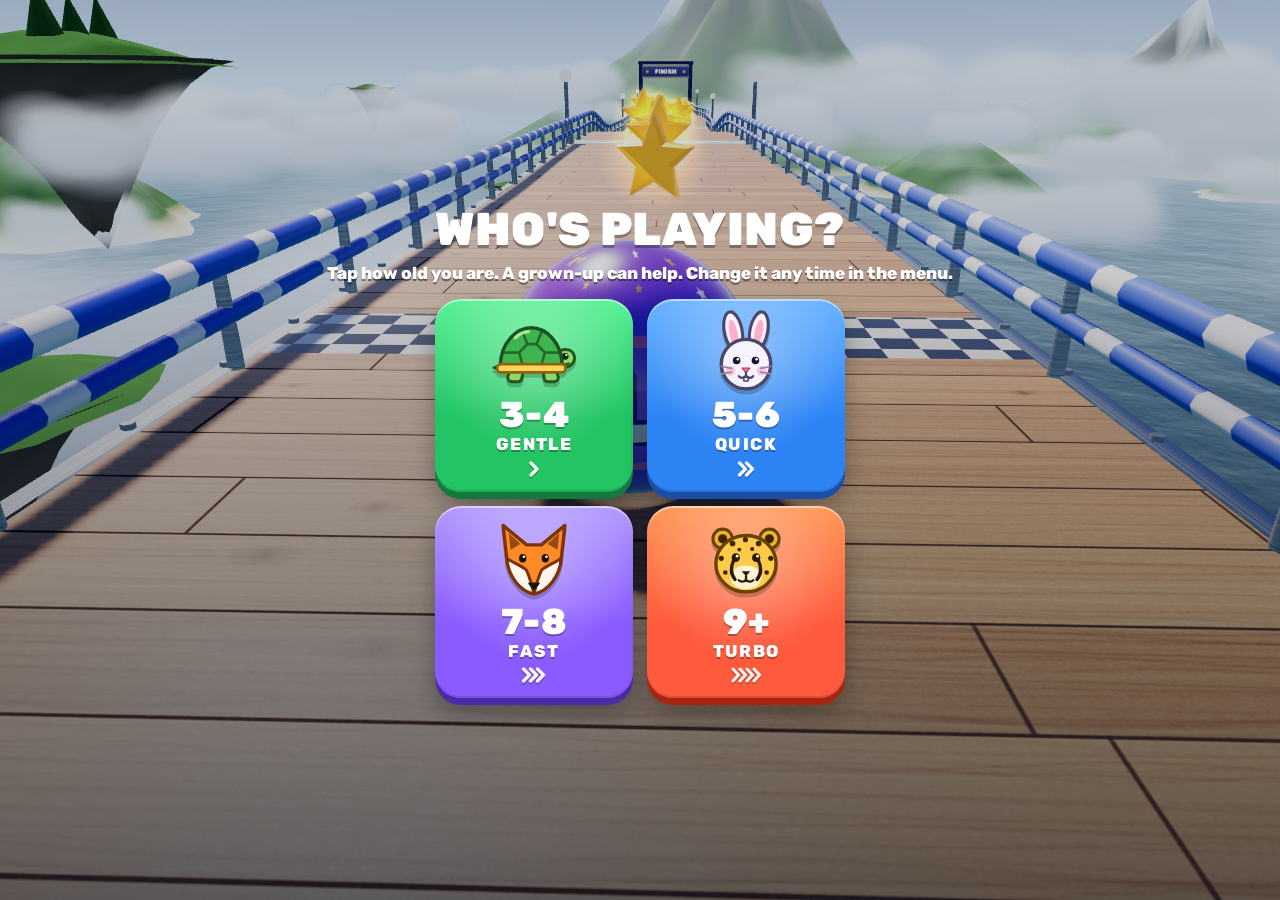
==== commit 54a8f7bd: "Add sky scenery beside the track, a Rainbow Heights world, crushers and a little more challenge - Fl" ====
--- a/index.html
+++ b/index.html
@@ -13,7 +13,9 @@
 <link rel="apple-touch-icon" href="icon-180.png">
 <link rel="icon" type="image/png" href="icon-192.png">
 <title>Selena Roller</title>
-<link rel="stylesheet" href="fonts/rubik.css">
+<link rel="preconnect" href="https://fonts.googleapis.com">
+<link rel="preconnect" href="https://fonts.gstatic.com" crossorigin>
+<link rel="stylesheet" href="https://fonts.googleapis.com/css2?family=Rubik:wght@500;700;800;900&display=swap">
 <style>
 [hidden] { display: none !important; }
 html, body { margin: 0; }
@@ -128,27 +130,14 @@
 .lvltop { display: flex; align-items: baseline; justify-content: space-between; gap: 8px; line-height: 1.1; }
 .lvllabel { flex: none; white-space: nowrap; font-family: var(--display); font-weight: 900; font-size: 17px; text-transform: uppercase; letter-spacing: 0.03em; text-shadow: 0 2px 0 rgba(0, 0, 0, 0.3); }
 .lvlworld { min-width: 0; font-weight: 700; font-size: 14px; color: #dbe4f7; white-space: nowrap; overflow: hidden; text-overflow: ellipsis; }
+/* the age choice in play (turtle, bunny, fox or cheetah), so a grown-up can see which one is on */
+.lvlage { display: inline-block; width: 22px; height: 22px; margin: 0 5px 0 -2px; vertical-align: -5px; filter: drop-shadow(0 1px 0 rgba(0, 0, 0, 0.3)); }
 .bar { position: relative; height: 12px; border-radius: 99px; background: rgba(0, 0, 0, 0.35); margin-top: 5px; box-shadow: inset 0 2px 3px rgba(0, 0, 0, 0.35); }
 .fill {
   position: absolute; left: 0; top: 0; bottom: 0; width: 100%; border-radius: 99px; transform-origin: left center; transform: scaleX(0);
   background: linear-gradient(180deg, #8fe3ff, #2d9bff 60%, #1f6fe0);
 }
 .bar .flag { position: absolute; right: -6px; top: 50%; width: 22px; height: 22px; margin-top: -15px; filter: drop-shadow(0 2px 0 rgba(0, 0, 0, 0.35)); }
-/* Narrower phones: slightly tighter spacing and text in the top bar, so the world name still fits next to a
-   two-digit level and a three-digit star count (otherwise it is cut short, for example "Cloud King..."). */
-@media (max-width: 429px) {
-  .hud { gap: 8px; }
-  .lvlbox { padding: 6px 10px 9px; }
-  .lvltop { gap: 6px; }
-  .lvllabel { font-size: 15px; letter-spacing: 0.01em; }
-  .lvlworld { font-size: 13px; }
-  .hud .pill { gap: 4px; padding: 6px 11px 6px 6px; font-size: 18px; }
-  .hud .pill svg { width: 26px; height: 26px; }
-}
-@media (max-width: 380px) {
-  .lvllabel { font-size: 14px; }
-  .lvlworld { font-size: 12px; }
-}
 
 .hud2 {
   position: absolute; left: 0; right: 0; box-sizing: border-box;
@@ -257,22 +246,19 @@
 .arrow:active:not(:disabled) { transform: translateY(3px); box-shadow: 0 2px 0 rgba(0, 0, 0, 0.32); }
 .arrow svg { width: 26px; height: 26px; }
 .seglabel { font-weight: 800; font-size: 15px; letter-spacing: 0.12em; text-transform: uppercase; color: var(--muted); margin-bottom: -6px; }
-.seg { display: grid; grid-template-columns: repeat(3, 1fr); gap: 8px; }
+.seg { display: grid; grid-template-columns: repeat(4, minmax(0, 1fr)); gap: 7px; }
 .seg button {
-  display: flex; flex-direction: column; align-items: center; gap: 2px; padding: 8px 4px 9px; border-radius: 16px;
-  font-weight: 800; font-size: 15px; background: var(--chip); border: 1px solid var(--chip-edge);
+  display: flex; flex-direction: column; align-items: center; gap: 1px; padding: 6px 2px 7px; border-radius: 16px; min-width: 0;
+  font-family: var(--display); font-weight: 900; font-size: 17px; font-variant-numeric: tabular-nums;
+  background: var(--chip); border: 1px solid var(--chip-edge);
   box-shadow: 0 4px 0 rgba(0, 0, 0, 0.3);
 }
-.seg button svg { width: 30px; height: 22px; }
+.seg button svg { width: 34px; height: 34px; filter: drop-shadow(0 2px 0 rgba(0, 0, 0, 0.25)); }
 .seg button[aria-pressed="true"] {
   background: linear-gradient(180deg, var(--gold-top), var(--gold)); color: #3b2500; border-color: transparent;
   box-shadow: 0 4px 0 var(--gold-deep), inset 0 2px 0 rgba(255, 255, 255, 0.55);
 }
-.pacehint { margin: -4px 0 0; font-size: 15px; font-weight: 700; color: var(--muted); text-align: center; }
-.menulinks { margin: -8px 0 -10px; display: flex; justify-content: center; align-items: center; font-size: 14px; font-weight: 700; color: var(--muted); }
-.menulinks a { color: inherit; text-decoration: none; padding: 7px 12px; border-radius: 12px; }
-.menulinks a:active { background: var(--chip); }
-.menulinks a:focus-visible { outline: 3px solid var(--gold); outline-offset: -2px; }
+.agehint { margin: -4px 0 0; font-size: 15px; font-weight: 700; color: var(--muted); text-align: center; }
 .row { display: flex; gap: 10px; align-items: stretch; }
 .chip {
   display: inline-flex; align-items: center; justify-content: center; gap: 8px; flex: 1 1 0; min-width: 0;
@@ -333,6 +319,29 @@
 @keyframes fall { to { transform: translateY(560px) rotate(720deg); opacity: 0.2; } }
 .nogl { color: var(--text); }
 
+/* Who's playing: four big age buttons on the first start (the menu has the same four in small) */
+.who { gap: 16px; background: linear-gradient(to top, rgba(4, 9, 24, 0.62), rgba(4, 9, 24, 0.18) 70%); }
+.whohead { text-align: center; }
+.whohead h2 { font-size: clamp(34px, 10vw, 46px); }
+.whohead p { margin: 6px 0 0; font-weight: 800; font-size: 17px; text-shadow: 0 2px 0 rgba(0, 0, 0, 0.45); }
+.whogrid { display: grid; grid-template-columns: repeat(2, minmax(0, 1fr)); gap: 14px; width: 100%; max-width: 410px; }
+.agebtn {
+  --c: var(--go); --c-top: var(--go-top); --c-deep: var(--go-deep);
+  position: relative; display: flex; flex-direction: column; align-items: center; justify-content: center; gap: 2px; min-width: 0;
+  min-height: 178px; padding: 10px 6px 12px; border-radius: 26px; box-sizing: border-box; color: #fff;
+  background: radial-gradient(circle at 50% 30%, rgba(255, 255, 255, 0.34), rgba(255, 255, 255, 0) 58%), linear-gradient(180deg, var(--c-top) 0%, var(--c) 62%);
+  box-shadow: 0 7px 0 var(--c-deep), 0 14px 24px rgba(0, 0, 0, 0.32), inset 0 2px 0 rgba(255, 255, 255, 0.5), inset 0 -2px 0 rgba(0, 0, 0, 0.12);
+  text-shadow: 0 2px 0 rgba(0, 0, 0, 0.28); transition: transform 0.06s, box-shadow 0.06s;
+}
+.agebtn:active { transform: translateY(5px); box-shadow: 0 2px 0 var(--c-deep), 0 5px 10px rgba(0, 0, 0, 0.3), inset 0 2px 0 rgba(255, 255, 255, 0.5); }
+.agebtn .pic { width: 86px; height: 86px; filter: drop-shadow(0 4px 0 rgba(0, 0, 0, 0.2)); }
+.agebtn .yrs { font-family: var(--display); font-weight: 900; font-size: 36px; line-height: 1; letter-spacing: 0.01em; }
+.agebtn .word { font-family: var(--display); font-weight: 800; font-size: 17px; text-transform: uppercase; letter-spacing: 0.08em; line-height: 1.1; }
+.agebtn .spd { width: 40px; height: 22px; margin-top: 2px; opacity: 0.95; filter: drop-shadow(0 2px 0 rgba(0, 0, 0, 0.22)); }
+.agebtn.a1 { --c: var(--blue); --c-top: var(--blue-top); --c-deep: var(--blue-deep); }
+.agebtn.a2 { --c: var(--violet); --c-top: #b49bff; --c-deep: #4c2aa8; }
+.agebtn.a3 { --c: #ff5a3c; --c-top: #ff9a5a; --c-deep: #a8260f; }
+
 @media (max-height: 560px) and (orientation: landscape) {
   .menu { flex-direction: row; align-items: center; justify-content: space-around; gap: 16px; }
   .brand { padding-top: 0; }
@@ -347,6 +356,25 @@
   .shopcard .btn { min-height: 48px; }
   .announce { bottom: calc(env(safe-area-inset-bottom, 0px) + 12px); flex-direction: row; gap: 12px; }
   .aicon { width: 70px; height: 70px; } .aicon svg { width: 42px; height: 42px; }
+  .who { gap: 10px; }
+  .whohead h2 { font-size: 32px; } .whohead p { margin-top: 2px; font-size: 15px; }
+  .whogrid { grid-template-columns: repeat(4, minmax(0, 1fr)); max-width: 760px; gap: 12px; }
+  .agebtn { min-height: 150px; padding: 8px 4px 10px; }
+  .agebtn .pic { width: 70px; height: 70px; }
+  .agebtn .yrs { font-size: 30px; }
+  .seg button { padding: 4px 2px 5px; }
+  .seg button svg { width: 28px; height: 28px; }
+}
+/* small phones held upright: a slimmer age row keeps the menu panel on the screen, and smaller animals keep the
+   Who's playing heading clear of the top edge */
+@media (max-height: 600px) and (orientation: portrait) {
+  .seg button { padding: 4px 2px 5px; }
+  .seg button svg { width: 26px; height: 26px; }
+  .who { gap: 12px; }
+  .whohead p { font-size: 15px; }
+  .agebtn { min-height: 0; padding: 8px 6px 10px; }
+  .agebtn .pic { width: 70px; height: 70px; }
+  .agebtn .yrs { font-size: 32px; }
 }
 @media (prefers-reduced-motion: reduce) {
   .finger, .pop, .toast.show, .confetti i, .ballitem.shake, .rays, .tapring, .announce.show, .badge.ending, .meter.full { animation: none !important; }
@@ -369,6 +397,53 @@
     <symbol id="i-chev1" viewBox="0 0 30 22"><path d="M12 5l6 6-6 6" fill="none" stroke="currentColor" stroke-width="3.2" stroke-linecap="round" stroke-linejoin="round"/></symbol>
     <symbol id="i-chev2" viewBox="0 0 30 22"><path d="M8.5 5l6 6-6 6M15.5 5l6 6-6 6" fill="none" stroke="currentColor" stroke-width="3.2" stroke-linecap="round" stroke-linejoin="round"/></symbol>
     <symbol id="i-chev3" viewBox="0 0 30 22"><path d="M4.5 5l6 6-6 6M11.5 5l6 6-6 6M18.5 5l6 6-6 6" fill="none" stroke="currentColor" stroke-width="3.2" stroke-linecap="round" stroke-linejoin="round"/></symbol>
+    <symbol id="i-chev4" viewBox="0 0 30 22"><path d="M2 5l5.5 6L2 17M9 5l5.5 6L9 17M16 5l5.5 6L16 17M23 5l5.5 6L23 17" fill="none" stroke="currentColor" stroke-width="3" stroke-linecap="round" stroke-linejoin="round"/></symbol>
+    <!-- Who's playing: a turtle, a bunny, a fox and a cheetah, slowest to fastest -->
+    <symbol id="i-turtle" viewBox="0 0 64 64">
+      <path d="M15 41l-2.5 9.5a3 3 0 0 0 2.9 3.6h4.6a3 3 0 0 0 2.9-2.3L25 42zM38 42l1.6 9.8a3 3 0 0 0 2.9 2.3h4.6a3 3 0 0 0 2.9-3.6L47.5 41z" fill="#8ed86b" stroke="#24561a" stroke-width="2.2" stroke-linejoin="round"/>
+      <path d="M7.5 41.5L2 43.6l5.6 2.2z" fill="#8ed86b" stroke="#24561a" stroke-width="1.8" stroke-linejoin="round"/>
+      <path d="M47 35.5c2.8-6.6 13.2-7.6 15-.6 1.2 4.9-3 8.6-8.4 8.6H47z" fill="#8ed86b" stroke="#24561a" stroke-width="2.2" stroke-linejoin="round"/>
+      <circle cx="55.2" cy="35.2" r="2.5" fill="#16220f"/><circle cx="56.1" cy="34.3" r=".85" fill="#fff"/>
+      <path d="M53 40.4c1.4.9 3.3.9 4.7 0" fill="none" stroke="#24561a" stroke-width="1.5" stroke-linecap="round"/>
+      <path d="M7 42.5C7 25 19 14 30 14s23 11 23 28.5z" fill="#3fb54f" stroke="#1b5222" stroke-width="2.6" stroke-linejoin="round"/>
+      <path d="M23.5 17.5l3.6 8.6h6.8l3.6-8.6M27.1 26.1l-6.2 6.4 2.6 9M33.9 26.1l6.2 6.4-2.6 9M20.9 32.5H9.6M40.1 32.5h11.3" fill="none" stroke="#1b5222" stroke-width="2" stroke-linecap="round" stroke-linejoin="round" opacity=".75"/>
+      <path d="M18 21.5c2.6-2.6 6.1-4.3 9.8-4.6" fill="none" stroke="#b9f5a6" stroke-width="2.4" stroke-linecap="round" opacity=".85"/>
+      <rect x="4.5" y="41" width="51" height="6.2" rx="3.1" fill="#ffd45e" stroke="#8a650c" stroke-width="2"/>
+    </symbol>
+    <symbol id="i-bunny" viewBox="0 0 64 64">
+      <ellipse cx="22.5" cy="16.5" rx="6.6" ry="14.6" transform="rotate(-11 22.5 16.5)" fill="#f6f3ff" stroke="#4d4668" stroke-width="2.3"/>
+      <ellipse cx="22.6" cy="17.6" rx="3" ry="9.8" transform="rotate(-11 22.6 17.6)" fill="#ffadc9"/>
+      <ellipse cx="41.5" cy="16.5" rx="6.6" ry="14.6" transform="rotate(11 41.5 16.5)" fill="#f6f3ff" stroke="#4d4668" stroke-width="2.3"/>
+      <ellipse cx="41.4" cy="17.6" rx="3" ry="9.8" transform="rotate(11 41.4 17.6)" fill="#ffadc9"/>
+      <circle cx="32" cy="41" r="18.4" fill="#f6f3ff" stroke="#4d4668" stroke-width="2.5"/>
+      <circle cx="20.4" cy="46" r="3.6" fill="#ffbdd5" opacity=".9"/><circle cx="43.6" cy="46" r="3.6" fill="#ffbdd5" opacity=".9"/>
+      <circle cx="25" cy="38.4" r="2.8" fill="#1a1630"/><circle cx="39" cy="38.4" r="2.8" fill="#1a1630"/>
+      <circle cx="25.9" cy="37.4" r=".95" fill="#fff"/><circle cx="39.9" cy="37.4" r=".95" fill="#fff"/>
+      <path d="M29.2 44h5.6L32 47.3z" fill="#ff76a6" stroke="#bf3f6b" stroke-width="1.1" stroke-linejoin="round"/>
+      <path d="M30.4 50.2h3.2v3.4h-3.2z" fill="#fff" stroke="#4d4668" stroke-width="1.1" stroke-linejoin="round"/>
+      <path d="M32 47.3v2.5m0 0c-1.5 1.9-4.2 1.9-5.3.2m5.3-.2c1.5 1.9 4.2 1.9 5.3.2" fill="none" stroke="#4d4668" stroke-width="1.7" stroke-linecap="round"/>
+      <path d="M13.5 42.6l7.6 1.6M13.8 48.2l7.4-1.2M50.5 42.6l-7.6 1.6M50.2 48.2l-7.4-1.2" stroke="#8f88aa" stroke-width="1.3" stroke-linecap="round"/>
+    </symbol>
+    <symbol id="i-fox" viewBox="0 0 64 64">
+      <path d="M9 7l17.5 14.5h11L55 7l-2.6 23.6C51.6 45 42.4 55.7 32 58 21.6 55.7 12.4 45 11.6 30.6z" fill="#ff8a2a" stroke="#7d3306" stroke-width="2.5" stroke-linejoin="round"/>
+      <path d="M13.2 12.6l8.7 8.2-7.4 4.4zM50.8 12.6l-8.7 8.2 7.4 4.4z" fill="#4a2209" opacity=".6"/>
+      <path d="M11.8 31.6c4.8 3.4 10.4 5 14.6 8.6 2.4 5.2 4.1 11.6 5.6 17.8 1.5-6.2 3.2-12.6 5.6-17.8 4.2-3.6 9.8-5.2 14.6-8.6C51 45.4 42 55.8 32 58c-10-2.2-19-12.6-20.2-26.4z" fill="#fff7ee" stroke="#7d3306" stroke-width="2.2" stroke-linejoin="round"/>
+      <ellipse cx="23.6" cy="31.4" rx="2.7" ry="3.2" fill="#1c1206"/><ellipse cx="40.4" cy="31.4" rx="2.7" ry="3.2" fill="#1c1206"/>
+      <circle cx="24.5" cy="30.3" r=".95" fill="#fff"/><circle cx="41.3" cy="30.3" r=".95" fill="#fff"/>
+      <path d="M28.4 50.2h7.2L32 54.4z" fill="#1c1206" stroke="#1c1206" stroke-width="1.4" stroke-linejoin="round"/>
+    </symbol>
+    <symbol id="i-cheetah" viewBox="0 0 64 64">
+      <circle cx="14.6" cy="17" r="7.2" fill="#f2b232" stroke="#6a4100" stroke-width="2.3"/><circle cx="14.6" cy="17" r="3.4" fill="#3b2600"/>
+      <circle cx="49.4" cy="17" r="7.2" fill="#f2b232" stroke="#6a4100" stroke-width="2.3"/><circle cx="49.4" cy="17" r="3.4" fill="#3b2600"/>
+      <ellipse cx="32" cy="35.5" rx="22.4" ry="21" fill="#ffc94a" stroke="#6a4100" stroke-width="2.5"/>
+      <g fill="#3b2600"><circle cx="22" cy="20.5" r="2.1"/><circle cx="31.6" cy="17.6" r="1.9"/><circle cx="41.4" cy="20.5" r="2.1"/><circle cx="13.6" cy="31.5" r="1.9"/><circle cx="50.4" cy="31.5" r="1.9"/><circle cx="16.6" cy="42" r="1.7"/><circle cx="47.4" cy="42" r="1.7"/><circle cx="27" cy="25" r="1.4"/><circle cx="36.6" cy="24.6" r="1.5"/></g>
+      <ellipse cx="32" cy="45.6" rx="11.6" ry="8.8" fill="#fff3d6"/>
+      <path d="M22.6 33.6c-2.1 4.8-2 9.6 1.2 13.6M41.4 33.6c2.1 4.8 2 9.6-1.2 13.6" fill="none" stroke="#2b1b00" stroke-width="2.5" stroke-linecap="round"/>
+      <ellipse cx="24.4" cy="31" rx="3.1" ry="3.3" fill="#2b1b00"/><ellipse cx="39.6" cy="31" rx="3.1" ry="3.3" fill="#2b1b00"/>
+      <circle cx="25.4" cy="29.9" r="1.05" fill="#fff"/><circle cx="40.6" cy="29.9" r="1.05" fill="#fff"/>
+      <path d="M28.8 41.2h6.4L32 44.8z" fill="#2b1b00"/>
+      <path d="M32 44.8v2.6m0 0c-1.6 1.9-4.2 1.9-5.4.3m5.4-.3c1.6 1.9 4.2 1.9 5.4.3" fill="none" stroke="#2b1b00" stroke-width="1.7" stroke-linecap="round"/>
+    </symbol>
     <symbol id="i-flag" viewBox="0 0 24 24"><path d="M5 3v18.5" stroke="#fff" stroke-width="2.4" stroke-linecap="round"/><path d="M6 4h13l-2.4 4L19 12H6z" fill="#fff" stroke="#16203c" stroke-width="1"/><path d="M6 4h3.3v2.7H6zM12.6 4h3.3v2.7h-3.3zM9.3 6.7h3.3v2.6H9.3zM15.9 6.7h2.2l-.6 1.3.9 1.3h-2.5zM6 9.3h3.3V12H6zM12.6 9.3h3.3V12h-3.3z" fill="#16203c"/></symbol>
     <symbol id="i-hand" viewBox="0 0 24 24"><path d="M9.6 3.6a1.7 1.7 0 0 1 3.4 0V11l.6-.1a1.7 1.7 0 0 1 2 1.3l.1.3.6-.1a1.7 1.7 0 0 1 2 1.3l.1.4.4-.05a1.7 1.7 0 0 1 1.9 1.7V18a5 5 0 0 1-5 5h-2.4a5 5 0 0 1-4.1-2.2l-3.9-5a1.75 1.75 0 0 1 2.7-2.25l1.6 1.75z" fill="currentColor"/></symbol>
     <symbol id="i-spring" viewBox="0 0 24 24"><path d="M12 1.4l4.2 4.6h-2.7v2.9h-3V6H7.8z" fill="currentColor"/><path d="M6.6 10.6h10.8M6.6 21.8h10.8" stroke="currentColor" stroke-width="2.4" stroke-linecap="round"/><path d="M8 12.5l8 1.5-8 1.6 8 1.6-8 1.6 8 1.5" fill="none" stroke="currentColor" stroke-width="2" stroke-linecap="round" stroke-linejoin="round"/></symbol>
@@ -383,7 +458,7 @@
   <div class="hud" id="hud" hidden>
     <button class="hbtn" id="pauseBtn" aria-label="Pause"><svg><use href="#i-pause"/></svg></button>
     <div class="lvlbox">
-      <div class="lvltop"><span class="lvllabel" id="lvlLabel">Level 1</span><span class="lvlworld" id="hudWorld">Sunny Bay</span></div>
+      <div class="lvltop"><span class="lvllabel"><svg class="lvlage" aria-hidden="true"><use id="hudAge" href="#i-turtle"/></svg><span id="lvlLabel">Level 1</span></span><span class="lvlworld" id="hudWorld">Sunny Bay</span></div>
       <div class="bar"><div class="fill" id="barFill"></div><svg class="flag"><use href="#i-flag"/></svg></div>
     </div>
     <div class="pill" id="hudStarPill"><svg><use href="#i-star"/></svg><span id="hudStars">0</span></div>
@@ -428,20 +503,29 @@
         <button class="arrow" id="nextLvl" aria-label="Next level"><svg><use href="#i-right"/></svg></button>
       </div>
       <button class="btn go big" id="playBtn"><svg><use href="#i-play"/></svg><span>Play</span></button>
-      <div class="seglabel">Speed</div>
-      <div class="seg" id="speedSeg" role="group" aria-label="Speed">
-        <button data-s="0" aria-pressed="true"><svg><use href="#i-chev1"/></svg><span>Slow</span></button>
-        <button data-s="1" aria-pressed="false"><svg><use href="#i-chev2"/></svg><span>Normal</span></button>
-        <button data-s="2" aria-pressed="false"><svg><use href="#i-chev3"/></svg><span>Zoom</span></button>
+      <div class="seglabel">Who's playing</div>
+      <div class="seg" id="speedSeg" role="group" aria-label="Who's playing">
+        <button data-s="0" aria-pressed="true" aria-label="Ages 3 to 4, gentle"><svg><use href="#i-turtle"/></svg><span>3-4</span></button>
+        <button data-s="1" aria-pressed="false" aria-label="Ages 5 to 6, quick"><svg><use href="#i-bunny"/></svg><span>5-6</span></button>
+        <button data-s="2" aria-pressed="false" aria-label="Ages 7 to 8, fast"><svg><use href="#i-fox"/></svg><span>7-8</span></button>
+        <button data-s="3" aria-pressed="false" aria-label="Ages 9 and up, turbo"><svg><use href="#i-cheetah"/></svg><span>9+</span></button>
       </div>
-      <p class="pacehint" id="paceHint">Relaxed, with extra help</p>
+      <p class="agehint" id="ageHint">Gentle speed for ages 3 to 4</p>
       <div class="row">
         <button class="chip" id="shopBtn"><canvas class="ballicon" id="ballIcon" width="64" height="64"></canvas><span>Balls</span></button>
         <button class="chip" id="soundBtn"><svg><use id="soundIcon" href="#i-sound"/></svg><span id="soundLabel">Sound on</span></button>
         <div class="pill"><svg><use href="#i-star"/></svg><span id="menuStars">0</span></div>
       </div>
-      <!-- Full addresses: the iPhone app opens these in Safari (a relative link would point inside the app). -->
-      <p class="menulinks"><a href="https://ozduy.github.io/selena-roller/support.html" target="_blank" rel="noopener">Help</a><span aria-hidden="true">&middot;</span><a href="https://ozduy.github.io/selena-roller/privacy.html" target="_blank" rel="noopener">Privacy</a></p>
+    </div>
+  </section>
+
+  <section class="screen who" id="who" hidden>
+    <header class="whohead"><h2>Who's playing?</h2><p>Tap how old you are. A grown-up can help. Change it any time in the menu.</p></header>
+    <div class="whogrid" id="whoGrid" role="group" aria-label="Who's playing">
+      <button class="agebtn a0" data-a="0" aria-label="Ages 3 to 4, gentle speed"><svg class="pic"><use href="#i-turtle"/></svg><span class="yrs">3-4</span><span class="word">Gentle</span><svg class="spd"><use href="#i-chev1"/></svg></button>
+      <button class="agebtn a1" data-a="1" aria-label="Ages 5 to 6, quick speed"><svg class="pic"><use href="#i-bunny"/></svg><span class="yrs">5-6</span><span class="word">Quick</span><svg class="spd"><use href="#i-chev2"/></svg></button>
+      <button class="agebtn a2" data-a="2" aria-label="Ages 7 to 8, fast speed"><svg class="pic"><use href="#i-fox"/></svg><span class="yrs">7-8</span><span class="word">Fast</span><svg class="spd"><use href="#i-chev3"/></svg></button>
+      <button class="agebtn a3" data-a="3" aria-label="Ages 9 and up, turbo speed"><svg class="pic"><use href="#i-cheetah"/></svg><span class="yrs">9+</span><span class="word">Turbo</span><svg class="spd"><use href="#i-chev4"/></svg></button>
     </div>
   </section>
 
@@ -477,6 +561,14 @@
   <div class="toast" id="toast" hidden></div>
 </div>
 
+<script>
+// The first start asks who is playing: show that screen at once, while the 3D library is still downloading.
+(() => {
+  let picked = false;
+  try { const s = JSON.parse(localStorage.getItem('selenaRoller.v1')); picked = !!(s && typeof s === 'object' && s.agePicked); } catch (e) {}
+  if (!picked) { document.getElementById('menu').hidden = true; document.getElementById('who').hidden = false; }
+})();
+</script>
 <script src="three.min.js"></script>
 <script>
 (() => {
@@ -502,15 +594,35 @@
     };
   }
   const lin = hex => new THREE.Color(hex).convertSRGBToLinear();
-  const IN_APP = location.protocol === 'selenaroller:';   // the iPhone app serves the game from selenaroller://localhost/
-  const DEBUG = !IN_APP && (() => { try { return /debug/i.test(String(window.location.href)); } catch (e) { return false; } })();
+  const DEBUG = (() => { try { return /debug/i.test(String(window.location.href)); } catch (e) { return false; } })();
   let headless = false;   // true while the test bot runs a level without drawing
 
   // ---------- Saved progress (this device only) ----------
   const SAVE_KEY = 'selenaRoller.v1';
-  let save = { stars: 0, best: 1, level: 1, skin: 'selena', owned: ['selena'], speed: 0, muted: false, hinted: false };
+  // speed: who is playing, 0 ages 3-4, 1 ages 5-6, 2 ages 7-8, 3 ages 9+ (older saves used 0 Slow, 1 Normal, 2 Zoom: the same
+  // numbers now mean the matching ages). agePicked: the Who's playing picker has been answered on this device.
+  let save = { stars: 0, best: 1, level: 1, skin: 'selena', owned: ['selena'], speed: 0, agePicked: false, muted: false, hinted: false };
   try { const s = JSON.parse(localStorage.getItem(SAVE_KEY)); if (s && typeof s === 'object') save = Object.assign(save, s); } catch (e) {}
   const persist = () => { if (headless) return; try { localStorage.setItem(SAVE_KEY, JSON.stringify(save)); } catch (e) {} };
+
+  // ---------- Who is playing: four age choices that set the speed, the steering and how tough the new pieces are ----------
+  // v1: speed on level 1 in metres a second. Each older choice gets a little faster on every level, up to 50% faster than
+  // on level 1 by level 30, and a touch more after that. Ages 3 to 4 keep the original Slow speed exactly (0.8 of each
+  // level's base speed).
+  // tau: steering smoothing (s), cap: sideways speed limit (times the level's), dead: finger dead zone (px),
+  // sens: metres of steering for one screen width, accel: how fast the ball picks up speed, rollIn: start-up time (s),
+  // help: falls in one section before the helping hand adds rails, a Bubble Shield, then a Fly bubble, c: how tough the new pieces are.
+  const AGES = [
+    { range: '3-4', word: 'Gentle', icon: '#i-turtle', hint: 'Gentle speed for ages 3 to 4', v1: 0, tau: 0.085, cap: 1.15, dead: 4, sens: 8, accel: 2.3, rollIn: 0.6, help: [1, 2, 3], c: 0 },
+    { range: '5-6', word: 'Quick', icon: '#i-bunny', hint: 'Quick speed for ages 5 to 6', v1: 4.6, tau: 0.07, cap: 1.45, dead: 3, sens: 8.5, accel: 2.8, rollIn: 0.5, help: [2, 3, 4], c: 0.35 },
+    { range: '7-8', word: 'Fast', icon: '#i-fox', hint: 'Fast speed for ages 7 to 8', v1: 5.6, tau: 0.06, cap: 1.7, dead: 2, sens: 9, accel: 3.2, rollIn: 0.45, help: [3, 4, 5], c: 0.7 },
+    { range: '9+', word: 'Turbo', icon: '#i-cheetah', hint: 'Turbo speed for ages 9 and up', v1: 6.6, tau: 0.05, cap: 1.95, dead: 2, sens: 9.5, accel: 3.6, rollIn: 0.4, help: [3, 4, 5], c: 1 }
+  ];
+  const ageOf = () => clamp(save.speed | 0, 0, 3);
+  function ageSpeed(age, n, base) {
+    if (!age) return 0.8 * base;
+    return AGES[age].v1 * (1 + 0.5 * Math.min(1, (n - 1) / 29)) * (n > 30 ? 1 + Math.min(0.045, 0.00225 * (n - 30)) : 1);
+  }
 
   // ---------- Sound (made on the fly, started by the first tap) ----------
   let actx = null, master = null, noiseBuf = null, roll = null;
@@ -622,11 +734,12 @@
   let renderer = null;
   try { renderer = new THREE.WebGLRenderer({ canvas, antialias: true, powerPreference: 'high-performance', stencil: false }); } catch (e) { renderer = null; }
   if (!renderer) {
-    $('menu').innerHTML = IN_APP
-      ? '<div class="panel center nogl"><h2>3D could not start</h2><p>The 3D view could not start. Close Selena Roller fully and open it again.</p></div>'
-      : '<div class="panel center nogl"><h2>3D is switched off</h2><p>This browser could not start 3D graphics. Try opening the link in Chrome or Safari.</p></div>';
+    $('menu').innerHTML = '<div class="panel center nogl"><h2>3D is switched off</h2><p>This browser could not start 3D graphics. Try opening the link in Chrome or Safari.</p></div>';
+    $('who').hidden = true; $('menu').hidden = false;
     return;
   }
+  // The first start shows Who's playing straight away, before the menu (start-up may still be waiting for the web font).
+  if (!save.agePicked) { $('menu').hidden = true; $('who').hidden = false; }
   // Phones and tablets draw at up to 1.75x (about a quarter fewer pixels than 2x, so less heat); the governor below can lower it further.
   const COARSE = (() => { try { return window.matchMedia('(pointer: coarse)').matches; } catch (e) { return false; } })();
   const DPR_MAX = Math.min(window.devicePixelRatio || 1, COARSE ? 1.75 : 2);
@@ -1029,7 +1142,14 @@
       sea: { deep: 0x061428, sky: 0x2c3c6c, glint: 1 },
       land: { kind: 'islands', sand: 0x6a6a7a, grass: 0x2f4a4a, rock: 0x45475a, snow: 0xc8d2e8, snowLine: 0.75, lights: true },
       cloud: { top: 0x8a9cc8, bottom: 0x2e3a66, a: 0.35, b: 0.28 },
-      deck: 'stone', body: 0x2c3d78, under: 0x0d1430, rail: 0x2fd3c4, stripe: 0xffffff, bridge: 'steel', trimGlow: 0xffa640 }
+      deck: 'stone', body: 0x2c3d78, under: 0x0d1430, rail: 0x2fd3c4, stripe: 0xffffff, bridge: 'steel', trimGlow: 0xffa640 },
+    { name: 'Rainbow Heights',
+      sky: { zenith: 0x1d78e8, horizon: 0xc4ecff, ground: 0x5fa8d0, sun: 0xfff6e0, el: 58, az: 22, size: 0.03, sunI: 1.5, glow: 1.0, glowH: 0.2, stars: 0, envSun: 20, envBoost: 1.05 },
+      light: { color: 0xfff4e4, i: 2.7 }, exposure: 1.02, envI: 1.25, fog: [70, 1700],
+      sea: { deep: 0x0a5a8c, sky: 0xa6dcf2, glint: 1 },
+      land: { kind: 'floating', sand: 0xe8d6a8, grass: 0x4fb83f, rock: 0x9a7a62, snow: 0xffffff, snowLine: 0.9 },
+      cloud: { top: 0xffffff, bottom: 0xbcd8ec, a: 0.6, b: 0.45 },
+      deck: 'marble', body: 0x8a5cff, under: 0x2a1a5c, rail: 0x14a99c, stripe: 0xffffff, bridge: 'steel', trimGlow: 0 }
   ];
   // Safe rails never use the yellow and black of the open-edge line, or the orange of the obstacles.
   // Bridges are solid and light in every world (see-through glass hid the narrowest walkway).
@@ -1246,10 +1366,19 @@
   const puffs = new THREE.InstancedMesh(QUAD, puffMat, PUFFS);
   puffs.renderOrder = -1;
   scene.add(puffs);
-  function placePuffs(lenM, seed) {
+  // About a third drift beside the course at its own height, so the ball rolls through the clouds rather than above them.
+  function placePuffs(lenM, seed, lv) {
     const r = rng(seed), m = new THREE.Matrix4(), q = new THREE.Quaternion(), p = new THREE.Vector3(), s = new THREE.Vector3();
     for (let i = 0; i < PUFFS; i++) {
-      const side = r() < 0.5 ? -1 : 1, size = 26 + r() * 70;
+      const side = r() < 0.5 ? -1 : 1;
+      if (lv && i < 16) {
+        const size = 8 + r() * 14, ss = (i + r()) / 16 * lenM, hw = sampleLv(lv, lv.w, ss) / 2;
+        p.set(sampleLv(lv, lv.cx, ss) + side * (hw + 0.9 * size + 7 + r() * 30), sampleLv(lv, lv.y, ss) - 9 + r() * 11, -ss);
+        s.set(size * 1.8, size, 1);
+        puffs.setMatrixAt(i, m.compose(p, q, s));
+        continue;
+      }
+      const size = 26 + r() * 70;
       p.set(side * (34 + r() * 260), -26 + r() * 30, 120 - r() * (lenM + 700));
       s.set(size * 1.8, size, 1);
       puffs.setMatrixAt(i, m.compose(p, q, s));
@@ -1324,7 +1453,60 @@
     if (scenery) { scene.remove(scenery); scenery.traverse(o => { if (o.geometry) o.geometry.dispose(); }); scenery = null; }
     if (mountains) { scene.remove(mountains); mountains.geometry.dispose(); mountains = null; }
   }
-  function buildScenery(W, lenM, seed) {
+  // Floating islands beside the course at about its height, in every world: grass (snow in the ice world) on top, rock
+  // hanging below and a few trees on the bigger ones. They keep well clear of the deck so they never hide the way ahead.
+  function nearIslands(lv, W, r, pal, sunC, fillC, parts) {
+    const ice = W.land.kind === 'ice', lenM = lv.N * L, one = c => ({ sand: c, grass: c, rock: c, snow: c });
+    const topPal = one(ice ? pal.snow : pal.grass), rockPal = one(ice ? lin(0x9cc4dc) : pal.rock), treePal = one(ice ? lin(0x2f6a5a) : pal.grass.clone().multiplyScalar(0.62));
+    let z = 25 + r() * 20;
+    while (z < lenM + 60) {
+      const ss = clamp(z, 0, lenM - 1), side = r() < 0.5 ? -1 : 1, rad = 4 + r() * 10, far = r();
+      const x = sampleLv(lv, lv.cx, ss) + side * (sampleLv(lv, lv.w, ss) / 2 + rad * 1.25 + 6 + far * 55);
+      const y = sampleLv(lv, lv.y, ss) - 3 - rad * 0.25 + (far < 0.35 ? -r() * 8 : (r() - 0.55) * 22), turn = r() * TAU, th = rad * (0.18 + r() * 0.1);
+      const top = landform(r, rad * 1.04, th, 'hill', 24, 5);
+      const rock = landform(r, rad, rad * (1.2 + r() * 0.9), 'spire', 24, 7, top.userData.shape, true);
+      rock.rotateX(Math.PI); rock.rotateY(turn); rock.translate(x, y + 0.3, -z);
+      top.rotateY(turn); top.translate(x, y - 0.2, -z);
+      parts.push({ geometry: bakeColors(rock, rockPal, sunC, fillC, 2, false) });
+      parts.push({ geometry: bakeColors(top, topPal, sunC, fillC, 2, false) });
+      const trees = rad > 6 ? 2 + (r() * 4 | 0) : 0;
+      for (let k = 0; k < trees; k++) {
+        const a = r() * TAU, u = r() * 0.5, sz = 0.8 + r() * 0.9, h = th * Math.pow(1 - u * u, 1.7);
+        const g = new THREE.ConeGeometry(1.1 * sz, 3.2 * sz, 7).translate(x + Math.cos(a) * u * rad, y - 0.2 + h + 1.4 * sz, -z + Math.sin(a) * u * rad);
+        parts.push({ geometry: bakeColors(g.toNonIndexed(), treePal, sunC, fillC, 2, false) });
+      }
+      z += 30 + r() * 30;
+    }
+  }
+  // Hot air balloons drifting beside the course: striped envelopes, a basket and ropes, gently bobbing.
+  const BALLOON_COLS = [[0xff4f6d, 0xffffff], [0xffc21a, 0x2a6bff], [0x37c871, 0xffffff], [0x8a5cff, 0xffd84a], [0x1fb5ad, 0xff8a3d], [0xff6fb1, 0x2fd3c4]];
+  function balloonGeo(r, sunC, fillC) {
+    const pts = [];
+    for (let i = 0; i <= 14; i++) { const t = i / 14, a = t * Math.PI; pts.push(new THREE.Vector2(Math.max(0.12, Math.sin(a) * (1 - 0.35 * t * t) * 1.05), 1.15 - Math.cos(a) * 1.15 - 0.55 * t * t)); }
+    const env = new THREE.LatheGeometry(pts, 16).toNonIndexed(), cp = BALLOON_COLS[(r() * BALLOON_COLS.length) | 0], ca = lin(cp[0]), cb = lin(cp[1]);
+    const parts = [env, new THREE.BoxGeometry(0.42, 0.34, 0.42).translate(0, -1.0, 0).toNonIndexed()];
+    for (const [sx, sz] of [[1, 1], [1, -1], [-1, 1], [-1, -1]]) parts.push(new THREE.CylinderGeometry(0.015, 0.015, 0.75, 3).translate(sx * 0.17, -0.48, sz * 0.17).toNonIndexed());
+    const geos = [];
+    parts.forEach((g, gi) => {
+      g.computeVertexNormals();
+      const p = g.attributes.position, n = g.attributes.normal, cols = new Float32Array(p.count * 3), c = new THREE.Color();
+      for (let i = 0; i < p.count; i += 3) {
+        let base;
+        if (gi === 0) { const ax = (p.getX(i) + p.getX(i + 1) + p.getX(i + 2)) / 3, az = (p.getZ(i) + p.getZ(i + 1) + p.getZ(i + 2)) / 3; base = (Math.floor((Math.atan2(az, ax) + Math.PI) / TAU * 16 + 0.5) % 2) ? ca : cb; }
+        else base = gi === 1 ? lin(0x8a5a30) : lin(0x4a3a2a);
+        for (let k = i; k < i + 3; k++) {
+          const ndl = Math.max(0, n.getX(k) * sunDir.x + n.getY(k) * sunDir.y + n.getZ(k) * sunDir.z), amb = 0.6 + 0.3 * n.getY(k);
+          c.setRGB(base.r * (fillC.r * amb + sunC.r * ndl), base.g * (fillC.g * amb + sunC.g * ndl), base.b * (fillC.b * amb + sunC.b * ndl));
+          c.toArray(cols, k * 3);
+        }
+      }
+      g.setAttribute('color', new THREE.BufferAttribute(cols, 3));
+      g.deleteAttribute('uv');
+      geos.push({ geometry: g });
+    });
+    return mergeGeometries(geos);
+  }
+  function buildScenery(W, lenM, seed, lv) {
     disposeScenery();
     const r = rng(seed * 31 + 7), Lp = W.land;
     const pal = { sand: lin(Lp.sand), grass: lin(Lp.grass), rock: lin(Lp.rock), snow: lin(Lp.snow) };
@@ -1354,6 +1536,7 @@
         if (Lp.lights) for (let k = 0; k < 7; k++) lightPts.push(side * d + (r() - 0.5) * rad * 1.1, SEA_Y + 1 + r() * rad * hMul * 0.4, z + (r() - 0.5) * rad * 1.1);
       }
     }
+    if (lv) nearIslands(lv, W, rng(seed * 53 + 11), pal, sunC, fillC, parts);
     const islands = new THREE.Mesh(mergeGeometries(parts), sceneryMat);
     islands.matrixAutoUpdate = false;
     scenery.add(islands);
@@ -1363,6 +1546,19 @@
       const pts = new THREE.Points(lg, lightsMat);
       pts.matrixAutoUpdate = false;
       scenery.add(pts);
+    }
+    scenery.userData.balloons = [];
+    if (lv) {
+      const rb = rng(seed * 71 + 29), count = 4 + (rb() * 3 | 0);
+      for (let i = 0; i < count; i++) {
+        const ss = (i + 0.3 + rb() * 0.4) / count * lenM, side = rb() < 0.5 ? -1 : 1, sc = 2.6 + rb() * 2.4;
+        const b = new THREE.Mesh(balloonGeo(rb, sunC, fillC), sceneryMat);
+        b.scale.setScalar(sc);
+        b.position.set(sampleLv(lv, lv.cx, ss) + side * (sampleLv(lv, lv.w, ss) / 2 + 16 + rb() * 50), sampleLv(lv, lv.y, ss) + 5 + rb() * 18, -ss);
+        b.rotation.y = rb() * TAU;
+        b.userData.y0 = b.position.y; b.userData.ph = rb() * TAU;
+        scenery.add(b); scenery.userData.balloons.push(b);
+      }
     }
     scene.add(scenery);
     const mParts = [], rm = rng(seed * 17 + 3);
@@ -1712,6 +1908,8 @@
   const INTRO = { BS: 3, RS: 4, SL: 7, BO: 8, JP: 9, BR: 11, SS: 12, HH: 13, PR: 14, RG: 16, JN: 17, HF: 18, SC: 19, B1: 21, PAIR: 22, PD: 23, CURVE: 24, BRJ: 26, BX: 27, PX: 28, TRIPLE: 29 };
   const TYPES = Object.keys(INTRO);
   const PATTERNS = { PAIR: 1, TRIPLE: 1, CURVE: 1 };
+  // Crushers: two pads side by side that take turns rising out of the deck (ages 5 and up, from level 12).
+  const AGE_EXTRA = { CR: 12 };
   const RHYTHM = ['BS', 'SL', 'SS', 'HH', 'HF', 'SC', 'RS'];
   const CELEB_LISTS = {
     15: ['BS', 'RS', 'SL', 'BO', 'JP', 'BR', 'PR'],
@@ -1723,10 +1921,8 @@
     const t = [0.8, 0.75, 0.7, 0.65, 0.65, 0.6, 0.55, 0.5, 0.5, 0.5, 0.45, 0.4, 0.4, 0.35, 0.35, 0.3, 0.25, 0.25, 0.2, 0.2, 0.15, 0.15];
     return n - 6 < t.length ? t[n - 6] : 0.1;
   }
-  const AGE_MULT = [0.8, 1, 1.2];        // Slow (ages 3-4), Normal (5-6), Zoom (7-9)
-  const HELP_AT = [[1, 2, 3], [2, 3, 4], [3, 4, 5]];
-  function levelParams(n) {
-    const P = { n }, x = Math.max(0, n - 30);
+  function levelParams(n, age) {
+    const P = { n, age: age | 0 }, x = Math.max(0, n - 30);
     if (n <= 30) {
       const t = TABLE[n - 1];
       P.len = t[0]; P.width = t[1]; P.amp = t[2]; P.density = t[3]; P.obsMult = t[4]; P.cpEvery = t[5]; P.speed = 4.0 + 0.1 * (n - 1);
@@ -1745,22 +1941,32 @@
       if (P.celebration) { P.len = Math.round(P.len * 0.8); P.density *= 0.7; }
       if ((n - 31) % 10 < 2) { P.density *= 0.85; P.obsMult *= 0.9; }
     }
+    // a little more challenge from ages 5 and up: more obstacles on each level and a quicker obstacle beat (ages 3-4 unchanged)
+    const ch = [0, 0.15, 0.2, 0.25][P.age];
+    P.density *= 1 + ch; P.obsMult *= 1 + 0.4 * ch;
     P.intro = null;
     for (const k of TYPES) if (INTRO[k] === n) P.intro = k;
     P.allowed = (n <= 30 && CELEB_LISTS[n]) ? CELEB_LISTS[n].slice() : TYPES.filter(k => INTRO[k] <= n);
+    // obstacles only the older choices meet (never the lesson of a level)
+    if (P.age > 0) for (const k in AGE_EXTRA) if (n >= AGE_EXTRA[k]) P.allowed.push(k);
     P.featured = null;
     if (n > 30) {
       const fr = rng(Math.floor((n - 31) / 10) * 97 + 5), pool = TYPES.filter(k => !PATTERNS[k]);
       P.featured = [];
       while (P.featured.length < 3) { const k = pool[Math.floor(fr() * pool.length)]; if (P.featured.indexOf(k) < 0) P.featured.push(k); }
     }
+    // P.speed is the level's base speed: obstacle clocks and spacing are tied to the distance rolled at this speed, so they
+    // look and time the same at every age. P.vel is how fast the ball really rolls for the age choice.
+    P.vel = ageSpeed(P.age, n, P.speed);
+    P.ratio = P.vel / P.speed;
     P.corr = n <= 5 ? 3.0 : n <= 10 ? 2.5 : n <= 20 ? 2.2 : n <= 30 ? 2.0 : 1.8;
     P.decision = n <= 10 ? 3.0 : n <= 20 ? 2.2 : 1.5;
     P.steerCap = n <= 10 ? 3.0 : n <= 20 ? 4.0 : n <= 30 ? 5.0 : 5.5;
     P.wavelength = n <= 10 ? 24 : 20;
-    P.railPct = railShare(n);
-    P.autoCentre = n <= 5 ? 1 : n <= 10 ? 2 : n <= 15 ? 3 : 0;
-    P.edgeNudge = n >= 16 && n <= 20;
+    // older children lose the safe rails a few levels sooner, and get no auto-centring or edge nudge (it would fight their steering)
+    P.railPct = railShare(n + [0, 1, 3, 6][P.age]);
+    P.autoCentre = P.age >= 3 ? 0 : P.age === 2 ? (n <= 5 ? 2 : 0) : n <= 5 ? 1 : n <= 10 ? 2 : n <= 15 ? 3 : 0;
+    P.edgeNudge = P.age <= 1 && n >= 16 && n <= 20;
     P.forgive = n <= 10 ? [0.4, 0.5] : n <= 20 ? [0.3, 0.4] : n <= 30 ? [0.2, 0.3] : [0.15, 0.25];
     P.follow = n <= 10 ? 1 : n <= 20 ? 0.75 : 0.5;
     P.meter = n <= 5 ? 8 : n <= 10 ? 12 : n <= 20 ? 15 : n <= 30 ? 20 : 24;
@@ -1786,7 +1992,7 @@
     const plain = P.allowed.filter(k => !PATTERNS[k]);
     if (!plain.length) return units;
     const rhythm = RHYTHM.filter(k => plain.indexOf(k) >= 0);
-    const weight = k => (1 + 0.15 * INTRO[k]) * (P.featured && P.featured.indexOf(k) >= 0 ? 3 : 1);
+    const weight = k => (1 + 0.15 * (INTRO[k] || AGE_EXTRA[k])) * (P.featured && P.featured.indexOf(k) >= 0 ? 3 : 1);
     const pickOld = (avoid, list) => {
       const pool = (list || plain).filter(k => k !== avoid && k !== P.intro);
       const use = pool.length ? pool : (list || plain);
@@ -1850,7 +2056,7 @@
       case 'BR': { const lb = 4 + Math.floor(r() * 3); return { body: 4 + lb, dec: 2, risk: 0, lb }; }
       case 'B1': { const lb = 4 + Math.floor(r() * 3); return { body: 4 + lb, dec: 2, risk: 1, lb }; }
       case 'BX': { const lb = 3 + Math.floor(r() * 2); return { body: 4 + lb, dec: 2, risk: 1, lb }; }
-      case 'SS': case 'HH': case 'HF': case 'SC': return { body: 4, dec: 2, risk: 0 };
+      case 'SS': case 'HH': case 'HF': case 'SC': case 'CR': return { body: 4, dec: 2, risk: 0 };
       case 'PR': return { body: 6, dec: 0, risk: 0 };
       case 'PX': return { body: 6, dec: 0, risk: 1 };
       case 'PD': return { body: 10, dec: 0, risk: 1 };
@@ -1858,20 +2064,117 @@
     return { body: 3, dec: 1, risk: 0 };
   }
 
-  // ---------- Level generator: seeded by the level number, so a level is the same every time ----------
+  // ---------- Terrain pieces: climbs, downhill runs, sharp bends, island hops and narrow ramp jump-offs ----------
+  // Each piece has its own first level, where it comes in a gentle form with rails. After that it grows with the level and
+  // with the age choice (c: 0 for ages 3-4 up to 1 for ages 9+): steeper, sharper, narrower, more islands, longer gaps.
+  const FEAT_INTRO = { UP: 2, DN: 3, TN: 6, IS: 10, RJ: 20 };
+  const FEATS = Object.keys(FEAT_INTRO);
+  function featCount(n, age) {
+    if (n < 2) return 0;
+    const k = [n < 10 ? 1 : 2, n < 6 ? 1 : n < 16 ? 2 : 3, n < 5 ? 1 : n < 12 ? 2 : n < 22 ? 3 : 4, n < 4 ? 1 : n < 9 ? 2 : n < 16 ? 3 : n < 24 ? 4 : 5][age];
+    return k + (age > 0 && n % 5 === 0 && n !== 30 ? 1 : 0);
+  }
+  function planFeatures(P, rf) {
+    const n = P.n, age = P.age, out = [];
+    const open = FEATS.filter(t => FEAT_INTRO[t] <= n);
+    if (!open.length) return out;
+    let want = featCount(n, age);
+    const types = FEATS.filter(t => FEAT_INTRO[t] === n);   // the level's new piece comes first
+    if (P.grand) { for (const t of FEATS) if (types.indexOf(t) < 0) types.push(t); want = Math.max(want, FEATS.length); }
+    const per = {}, wt = t => 1 + 0.12 * FEAT_INTRO[t];
+    for (const t of types) per[t] = (per[t] || 0) + 1;
+    while (types.length < want) {
+      const last = types[types.length - 1];
+      const pool = open.filter(t => t !== last && (per[t] || 0) < ((t === 'IS' || t === 'RJ') && !age ? 1 : 2));
+      if (!pool.length) break;
+      let tot = 0; for (const t of pool) tot += wt(t);
+      let v = rf() * tot, pick = pool[pool.length - 1];
+      for (const t of pool) { v -= wt(t); if (v <= 0) { pick = t; break; } }
+      types.push(pick); per[pick] = (per[pick] || 0) + 1;
+    }
+    const seen = {};
+    for (const t of types) { out.push(featSpec(t, P, rf, FEAT_INTRO[t] === n && !seen[t])); seen[t] = 1; }
+    return out;
+  }
+  // Size and toughness of one piece. t: how far the level is past the piece's first level (0 to 1 at level 30).
+  function featSpec(type, P, rf, first) {
+    const n = P.n, c = AGES[P.age].c, t = clamp((n - FEAT_INTRO[type]) / Math.max(1, 30 - FEAT_INTRO[type]), 0, 1), g = first ? 0 : 1;
+    const F = { type, first, c, t, risk: 1 };
+    // rails: always on a piece's first level, always for ages 3-4, up to level 15 for ages 5-6
+    F.rails = first || P.age === 0 || (P.age === 1 && n <= 15);
+    switch (type) {
+      case 'UP': case 'DN': {
+        const up = type === 'UP';
+        F.len = Math.round(lerp(9, up ? 8 : 10, c)) + (first ? 2 : 0);
+        const grade = Math.min(up ? 0.25 : 0.28, lerp(up ? 0.08 : 0.09, up ? 0.17 : 0.21, c) + g * t * 0.07);
+        F.h = +(grade * F.len * L).toFixed(2);
+        F.narrowW = !F.rails && c * t > 0.3 ? +Math.max(2.8, P.width - 0.8 * c * t).toFixed(2) : 0;
+        // ages 7 and up: from the middle levels a climb or a run down also bends sideways, and the child steers part of it
+        F.shift = !first && c >= 0.5 && t > 0.2 ? (rf() < 0.5 ? -1 : 1) * lerp(1.6, 3.2, t) : 0;
+        F.fol = lerp(1, 0.45, c);
+        F.body = F.len + 4;
+        F.risk = F.rails ? 0 : 1;
+        break;
+      }
+      case 'TN': {
+        F.len = Math.max(5, Math.round(lerp(8, 6, c)) + (first ? 2 : 0) - Math.round(1.5 * t * g));
+        F.d = lerp(2.4, 5.4, c) * (first ? 0.65 : 0.75 + 0.25 * t);
+        F.parts = !first && c >= 0.6 && t > 0.3 && rf() < 0.6 ? 2 : 1;
+        F.widen = P.age === 0 ? 0.7 : first ? 0.4 : 0;
+        F.narrowW = !F.rails && c * t > 0.5 ? +Math.max(2.9, P.width - 0.5).toFixed(2) : 0;
+        // ages 9+ get a little more of each late bend carried (up to 0.1 more by level 30), so the sharpest bends stay
+        // within a quick 9-year-old's reaction time (about 0.4 s)
+        F.fol = first ? Math.max(0.85, lerp(1, 0.5, c)) : lerp(1, 0.42, c) + (c > 0.9 ? 0.1 * smooth(t) : 0);
+        F.kb = lerp(1.2, 0.55, c);
+        F.body = 1 + F.len * F.parts + 2;
+        F.risk = F.rails ? 0 : 1;
+        break;
+      }
+      case 'IS': {
+        F.k = first ? 1 : clamp(1 + Math.floor(t * lerp(1.2, 3.2, c) + rf() * 0.9), 1, Math.round(lerp(2, 4, c)));
+        // at high speed the islands stay two steps long and the gaps at least two steps wide, so every hop and every
+        // island lasts long enough to see the next one and steer for it
+        const quick = P.vel > 7.5;
+        F.li = first || c < 0.5 || quick ? 2 : (rf() < 0.35 + 0.4 * c ? 1 : 2);
+        F.gaps = [];
+        for (let q = 0; q <= F.k; q++) F.gaps.push(first ? 1 : Math.max(quick ? 2 : 1, clamp(1 + (rf() < c * (0.4 + 0.6 * t) ? 1 : 0) + (c > 0.9 && t > 0.6 && rf() < 0.4 ? 1 : 0), 1, 3)));
+        F.w = +Math.max(1.9, lerp(3.8, 2.6, c) - 0.5 * t * g).toFixed(2);
+        F.zig = first || !c ? 0 : lerp(0.3, 1.4, c) * (0.8 + 0.2 * t);
+        F.fol = first ? 1 : lerp(1, 0.4, c);
+        F.railsI = P.age === 0 || first;
+        F.body = 2 + F.gaps.reduce((a, b) => a + b, 0) + F.k * F.li + 4;
+        break;
+      }
+      case 'RJ': {
+        F.lr = Math.round(lerp(4, 6, c));
+        F.h = +(lerp(1.0, 2.2, c) + 0.4 * t * g).toFixed(2);
+        F.w = +Math.max(1.8, lerp(3.0, 1.95, c) - 0.2 * t * g).toFixed(2);
+        F.g = Math.round(lerp(1, 2.6, c) + 0.5 * t * g);
+        F.body = 2 + F.lr + F.g + 4;
+        break;
+      }
+    }
+    return F;
+  }
+
+  // ---------- Level generator: seeded by the level number and the age choice, so a level is the same every time ----------
   const TEACH_RAILS = { BS: 1, RS: 1, SL: 1, SS: 1, HH: 1, HF: 1, SC: 1, BO: 1 };
-  function genLevel(n) {
-    const P = levelParams(n), r = rng(n * 7919 + 13);
-    const N = P.len, NS = N * SUB, wBase = P.width;
+  function genLevel(n, age) {
+    const P = levelParams(n, age), r = rng(n * 7919 + 13), rf = rng(n * 104729 + P.age * 7717 + 3);
+    const feats = planFeatures(P, rf);
+    let featBudget = 0; for (const F of feats) featBudget += F.body + 6;
+    const N = P.len + featBudget, NS = N * SUB, wBase = P.width;
     const lv = {
       n, P, N, NS, world: worldFor(n),
       cx: new Float32Array(NS + 1), y: new Float32Array(NS + 1), w: new Float32Array(NS + 1), safe: new Float32Array(NS + 1),
+      bank: new Float32Array(NS + 1), fol: new Float32Array(NS + 1).fill(P.follow), spd: new Float32Array(NS + 1).fill(1),
       gap: new Uint8Array(N), kind: new Uint8Array(N), bridge: new Uint8Array(N), railL: new Uint8Array(N), railR: new Uint8Array(N),
-      noHop: new Uint8Array(N), hopOK: new Uint8Array(N), landOK: new Uint8Array(N), section: new Uint8Array(N),
-      obstacles: [], launches: [], platforms: [], stars: [], pickups: [], cps: [0], chal: [], finish: N - 6, introStep: -1, introEnd: -1, firstOpen: -1
+      noHop: new Uint8Array(N), hopOK: new Uint8Array(N), landOK: new Uint8Array(N), section: new Uint8Array(N), feat: new Uint8Array(N),
+      obstacles: [], launches: [], platforms: [], stars: [], pickups: [], cps: [0], chal: [], finish: N - 6, introStep: -1, introEnd: -1, firstOpen: -1,
+      fIntroStep: -1, fIntroEnd: -1, banked: false
     };
-    const straight = new Uint8Array(N), halfC = new Uint8Array(N), force = new Uint8Array(N), rank = new Uint8Array(N), busy = new Uint8Array(N);
-    const wAddN = new Float32Array(NS + 1), wNarN = new Float32Array(NS + 1), yAdd = new Float32Array(NS + 1);
+    const straight = new Uint8Array(N), halfC = new Uint8Array(N), force = new Uint8Array(N), rank = new Uint8Array(N), busy = new Uint8Array(N), flatSpd = new Uint8Array(N);
+    const wAddN = new Float32Array(NS + 1), wNarN = new Float32Array(NS + 1), yAdd = new Float32Array(NS + 1), cxAdd = new Float32Array(NS + 1), bankK = new Float32Array(NS + 1);
     const keys = [], chStars = [];
     const range = (a, b, fn) => { for (let i = Math.max(0, a); i <= Math.min(N - 1, b); i++) fn(i); };
     const straightR = (a, b) => range(a, b, i => { straight[i] = 1; });
@@ -1905,6 +2208,13 @@
       lv.cps.push(at); lv.kind[at] = 3;
       straightR(at - 2, at + 2); forceR(at - 1, at + 1, 1); busyR(at - 1, at + 1);
     }
+    // A sideways move of the whole track by d metres between steps a and b (smootherstep, so the bend and its banking
+    // start and end softly), and per-node marks for the pieces.
+    function shift(a, b, d) { const A = a * SUB, B = b * SUB; for (let k = A; k <= NS; k++) { const u = k >= B ? 1 : (k - A) / (B - A); cxAdd[k] += d * u * u * u * (u * (u * 6 - 15) + 10); } }
+    const folR = (a, b, v) => { for (let k = Math.max(0, a * SUB); k <= Math.min(NS, b * SUB); k++) lv.fol[k] = v; };   // a bend's own steering share
+    const bankR = (a, b, kb) => { for (let k = Math.max(0, a * SUB); k <= Math.min(NS, b * SUB); k++) bankK[k] = Math.max(bankK[k], kb); };
+    const featR = (a, b, m) => range(a, b, i => { lv.feat[i] = m; });
+    const flatSpdR = (a, b) => range(a, b, i => { flatSpd[i] = 1; });
 
     // One challenge with its body starting at step s0.
     function place(type, s0, f, intro, curveOK, hint) {
@@ -1927,7 +2237,7 @@
         }
         case 'RS': {
           if (r() < 0.65) {
-            hump(s0, s0 + 4, 0.42);
+            hump(s0, s0 + 4, 0.42); flatSpdR(s0, s0 + 4);
             lv.launches.push({ kind: 'hop', step: s0 + 2, sTrig: (s0 + 2) * L, sLand: (s0 + 3.6) * L, H: 0.45, half: 99 });
             starLine(s0, 2, 1, 0); chStars.push({ s: (s0 + 2.8) * L, lat: 0, dy: 1.15 }); starLine(s0 + 4, 2, 1, 0);
           } else { slope(s0, s0 + 5, -1.2); starLine(s0, 5, 1.1, 0); }
@@ -1960,9 +2270,9 @@
             if (P.funnel) forceR(s0 - 3, s0 + 2, 1); else { forceR(s0 - 3, s0 - 1, 1); forceR(s0, s0 + 2, 2); }
           } else if (type === 'BRJ') {
             lv.kind[s0] = 2; forceR(s0 - 3, s0 + 5, 1);
-            rampUp(s0 + 4, s0 + 6, 0.7); take = s0 + 5; lv.kind[take] = 7;
+            rampUp(s0 + 4, s0 + 6, 0.7); take = s0 + 5; lv.kind[take] = 7; flatSpdR(s0 + 4, s0 + 6);
           } else if (type === 'RG') {
-            rampUp(s0, s0 + 2, 0.7); take = s0 + 1; lv.kind[take] = 7; forceR(s0 - 3, s0 + 1, 1);
+            rampUp(s0, s0 + 2, 0.7); take = s0 + 1; lv.kind[take] = 7; forceR(s0 - 3, s0 + 1, 1); flatSpdR(s0, s0 + 2);
           } else forceR(s0 - 3, s0, 1);
           if (pad) lv.kind[take] = 1;
           const g0 = take + 1, land0 = g0 + g;
@@ -1999,6 +2309,19 @@
           busyR(s0, s0 + 3); rankR(s0, s0 + 3); straightR(s0 - 3, s0 + 6);
           break;
         }
+        case 'CR': {
+          // two crushers side by side take turns: one sinks flush into the deck while the other stands up. The star line
+          // runs over the one that is down when the ball gets there (the clock follows the ball, so that is always so).
+          const side = hint || rs, need = 2 * P.corr + 0.28;
+          if (need > wBase) widen(s0 - 1, s0 + 4, need - wBase);
+          const wl = Math.max(wBase, need), bw = wl / 2 - 0.2, m = n <= 13 ? Math.min(mult, 0.75) : mult;
+          // the open one has been down for a good while before the ball gets there, so the way through is plain to see
+          const rest = 1.8 / m, d = 0.4 / m, period = 2 * (rest + d), safe = side * wl / 4, at = rest * 0.68;
+          for (const sd of [1, -1]) ob({ type: 'crusher', s: (s0 + 2.5) * L, lat: sd * safe, hw: bw / 2, hd: 0.6, h: 1.1, hc: 0, rest, d, period, phase: (at + (sd > 0 ? 0 : rest + d)) / period, safe });
+          key(s0 + 0.25, s0 + 4, safe); starLine(s0, 5, 1.1, safe); safeOut = safe;
+          busyR(s0, s0 + 3); rankR(s0, s0 + 3); lane(s0 - 3, s0 + 6);
+          break;
+        }
         case 'HH': case 'HF': {
           const full = type === 'HF', side = hint ? (full ? hint : -hint) : rs, hl = 0.45, need = full ? wBase : 5.25;
           if (need > wBase) widen(s0 - 1, s0 + 4, need - wBase);
@@ -2034,30 +2357,149 @@
       return Math.sign(safeOut);
     }
 
-    // Place the challenge units with calm stretches, decision spacing and checkpoints.
-    const units = planUnits(P, Math.round(N * L / 100 * P.density), r);
-    const START = 9, finish = lv.finish, limit = finish - 3;
+    // One terrain piece with its body starting at step s0. A piece is a run of its own, with no obstacles on it,
+    // and the star trail runs down its middle.
+    function feature(F, s0) {
+      const end = s0 + F.body - 1, railMode = F.rails ? 1 : 2;
+      const landW = wBase + (P.age === 0 ? 1.5 : P.age === 1 ? 0.8 : 0);
+      lv.chal.push({ type: F.type, s0, body: F.body, feat: 1 });
+      if (F.first && lv.fIntroStep < 0) { lv.fIntroStep = s0; lv.fIntroEnd = end; }
+      busyR(s0, end); rankR(s0, end);
+      switch (F.type) {
+        case 'UP': case 'DN': {
+          // climb or run down (with a sideways bend in it for older children); the direction flips if the course would
+          // leave its comfortable height band
+          let up = F.type === 'UP';
+          const here = yAdd[s0 * SUB];
+          if (up && here > 5) up = false; else if (!up && here < -12) up = true;
+          F.dirUp = up;
+          const a = s0 + 1, b = a + F.len;
+          slope(a, b, up ? F.h : -F.h);
+          if (F.narrowW) narrow(a, b - 1, F.narrowW, 1.5, 1.5);
+          if (F.shift) { shift(a + 1, b - 1, F.shift); folR(a + 1, b - 1, F.fol); bankR(a + 1, b - 1, 0.6); }
+          straightR(s0 - 2, end + 2); forceR(s0, end, railMode); noHopR(s0, end); featR(a, b, 1);
+          key(s0, end + 1, 0); starLine(a + 0.4, Math.max(3, Math.floor(F.len / 1.3)), 1.3, 0);
+          break;
+        }
+        case 'TN': {
+          // a sharp sideways bend (two in a zig-zag for older children), banked, with its own steering share
+          let dir = rf() < 0.5 ? 1 : -1;
+          const here = cxAdd[s0 * SUB];
+          if (Math.abs(here) > 4) dir = here > 0 ? -1 : 1;   // bend back towards the middle when the course has wandered
+          const a = s0 + 1;
+          let s = a;
+          for (let q = 0; q < F.parts; q++) { shift(s, s + F.len, dir * F.d * (q ? -1 : 1)); s += F.len; }
+          if (F.widen) widen(a, s - 1, F.widen, 1); else if (F.narrowW) narrow(a, s - 1, F.narrowW, 1, 1);
+          straightR(s0 - 2, end + 2); forceR(s0, end, railMode); noHopR(s0, end);
+          folR(a, s, F.fol); bankR(a, s, F.kb); featR(a, s, 2);
+          key(s0, end + 1, 0); starLine(a + 0.3, Math.max(3, Math.floor((s - a) / 1.15)), 1.15, 0);
+          break;
+        }
+        case 'IS': {
+          // stepping stones: a pad on the deck, then small islands with a pad each, then a wide landing deck.
+          // The islands step out to one side and back. Older children steer onto each island in the air (fol < 1);
+          // a soft pull helps a child who is steering for it land a near miss.
+          let p = s0 + 1, off = 0;
+          const side = rf() < 0.5 ? 1 : -1;
+          lv.kind[p] = 1; forceR(s0, p, railMode);
+          for (let q = 0; q <= F.k; q++) {
+            const g = F.gaps[q], g0 = p + 1, isl = g0 + g, last = q === F.k;
+            for (let k = 0; k < g; k++) lv.gap[g0 + k] = 1;
+            drop(g0, last ? -0.5 : (rf() < 0.5 ? -0.35 : 0.25));
+            const want = last ? 0 : side * F.zig * Math.min(q + 1, F.k - q);
+            if (Math.abs(want - off) > 0.01) shift(g0, isl, want - off);
+            off = want;
+            lv.launches.push({ kind: 'pad', step: p, sTrig: q === 0 ? p * L + 0.15 : p * L + (F.li === 1 ? 1.3 : 0.9), sLand: last ? (isl + 2) * L : isl * L + (F.li === 1 ? 0.7 : 1.0), H: 1.25 + 0.25 * g, half: q === 0 ? 99 : F.w / 2, gapSteps: g, stone: true, fol: F.fol, landHalf: last ? 9 : F.w / 2 });
+            if (!last) {
+              const i2 = isl + F.li - 1;
+              narrow(isl, i2, F.w, 0, 0);
+              lv.kind[i2] = 1; forceR(isl, i2, F.railsI ? 1 : 2); featR(isl, i2, 3);
+              p = i2;
+            } else {
+              forceR(isl, isl + 3, P.landRail || F.rails ? 1 : 0);
+              if (landW > wBase) widen(isl, isl + 3, landW - wBase, 1);
+            }
+          }
+          straightR(s0 - 3, end + 2); noHopR(s0 - 2, end - 3);
+          key(s0 - 2, end + 1, 0); starLine(end - 2.5, 3, 1, 0);
+          break;
+        }
+        case 'RJ': {
+          // a narrow ramp that climbs to a lip (at full speed, like the other kicker ramps), a jump off its end, and a
+          // landing further down. For ages 7 and up the landing sits off to one side, so the child steers in the air.
+          const a = s0 + 2, b = a + F.lr - 1, g0 = b + 1, land0 = g0 + F.g;
+          narrow(a, b, F.w, 2, 0);
+          for (let k = a; k <= b; k++) lv.bridge[k] = 1;
+          rampUp(a, b + 1, F.h); lv.kind[b] = 7; flatSpdR(a, b);
+          for (let k = 0; k < F.g; k++) lv.gap[g0 + k] = 1;
+          drop(g0, -(1.2 + 0.5 * F.h));
+          const off = !F.first && F.c >= 0.5 ? (rf() < 0.5 ? -1 : 1) * lerp(1.6, 2.6, F.t) : 0;
+          if (off) shift(g0, land0, off);
+          lv.launches.push({ kind: 'ramp', step: b, sTrig: (b + 1) * L - 0.25, sLand: (land0 + 2) * L, H: 1.7 + 0.25 * F.g, half: 99, gapSteps: F.g, steer: !!off, fol: off ? lerp(1, 0.3, F.c) : 1, landHalf: landW / 2 });
+          forceR(s0, b, railMode); forceR(land0, land0 + 3, P.landRail || F.rails ? 1 : 0);
+          if (landW > wBase) widen(land0, land0 + 3, landW - wBase, 1);
+          straightR(s0 - 3, end + 2); noHopR(s0 - 2, land0); featR(a, b, 4);
+          key(s0 - 2, end + 1, 0); starLine(a + 0.4, F.lr, 1, 0); starLine(land0 + 1, 3, 1, 0);
+          break;
+        }
+      }
+    }
+
+    // Place the challenge units with calm stretches, decision spacing and checkpoints. The terrain pieces go in between,
+    // spread through the level, in steps added to the level's length for them (featBudget).
+    const units = planUnits(P, Math.round(P.len * L / 100 * P.density), r);
+    const START = 9, finish = lv.finish, limit = finish - 3, obsSpan = Math.max(0, limit - START - featBudget);
     const minSpace = Math.ceil(P.decision * P.speed / L);
     let total = 0; for (const u of units) total += u.length;
-    const spacing = total ? Math.max(minSpace, (limit - START) / total) : 0;
-    let cur = START, lastCp = 0, lastDec = -99, beat = 0, beatLen = 2 + (r() < 0.5 ? 1 : 0), placed = 0;
+    const spacing = total ? Math.max(minSpace, obsSpan / total) : 0;
+    // featLeft: steps still kept for the pieces to come, so a busy level drops an obstacle unit rather than a piece
+    let cur = START, lastCp = 0, lastDec = -99, beat = 0, beatLen = 2 + (r() < 0.5 ? 1 : 0), placed = 0, featUsed = 0, obsDone = 0, featLeft = featBudget;
     let carry = 0, carryEnd = -99;   // a close neighbour keeps the safe side, so the star line never swaps lanes in a second
     let introDone = !P.intro || P.intro === 'CURVE', curveIntroDone = P.intro !== 'CURVE';
     const curveOn = P.allowed.indexOf('CURVE') >= 0;
-    for (let ui = 0; ui < units.length; ui++) {
-      const u = units[ui], fps = u.map(t => footprint(t, P, r));
+    const order = [];
+    {
+      // a piece's place in the level (0 start, 1 end): a level's new piece comes early, the others spread out; a piece never
+      // comes before the level's first obstacle unit, which may be the lesson
+      const fr = feats.map((F, j) => ({ F, f: F.first ? 0.2 : (j + 0.6) / feats.length })).sort((a, b) => a.f - b.f);
+      let fi = 0;
+      for (let i = 0; i < units.length; i++) {
+        while (i > 0 && fi < fr.length && fr[fi].f <= i / units.length) order.push(fr[fi++]);
+        order.push(units[i]);
+      }
+      while (fi < fr.length) order.push(fr[fi++]);
+    }
+    for (let ui = 0; ui < order.length; ui++) {
+      if (order[ui].F) {
+        const F = order[ui].F, span = F.body, ideal = START + Math.round(order[ui].f * obsSpan) + featUsed;
+        featLeft -= span + 6;
+        const fRoom = limit - featLeft;
+        if (cur < ideal) cur = Math.max(cur, Math.min(ideal, fRoom - span - 6));
+        // a checkpoint right before a piece that can drop the ball or would make the section long, so a fall replays little
+        if ((F.first || cur + span + 3 - lastCp > P.cpEvery - 2 || (F.risk && cur - lastCp > P.cpEvery * 0.45)) && cur - lastCp >= 7 && cur + 3 + span + 3 <= fRoom) {
+          checkpoint(cur + 1); lastCp = cur + 1; cur += 3;
+        }
+        if (cur + span + 3 > fRoom) continue;
+        feature(F, cur);
+        lastDec = cur + span; carryEnd = -99;
+        cur += span + 3; featUsed += span + 6;
+        continue;
+      }
+      const room = featLeft > 0 ? limit - featLeft - 6 : limit;   // 6: the longest calm pause a unit can leave behind it
+      const u = order[ui], fps = u.map(t => footprint(t, P, r));
       const sp = Math.ceil((u.length === 3 ? 1.8 : 2.0) * P.speed / L);
       let span = 0;
       for (let i = 0; i < u.length; i++) span += i < u.length - 1 ? Math.max(fps[i].body + 1, sp) : fps[i].body;
-      const isIntro = !introDone && ui === 0;
+      const isIntro = !introDone && obsDone === 0;
+      obsDone++;
       const risk = fps.some(f => f.risk);
       // a checkpoint before the unit whenever the section would grow past its length; a unit that leaves no room for it is dropped
       if ((isIntro || cur + span + 3 - lastCp > P.cpEvery - 2 || (risk && cur - lastCp > P.cpEvery * 0.55)) && cur - lastCp >= 7) {
-        if (cur + 3 + span + 3 > limit) break;
+        if (cur + 3 + span + 3 > room) continue;
         checkpoint(cur + 1); lastCp = cur + 1; cur += 3;
       }
       if (cur + fps[0].dec - lastDec < minSpace) cur = lastDec + minSpace - fps[0].dec;
-      if (cur + span + 3 > limit) break;
+      if (cur + span + 3 > room) continue;
       let s = cur, hint = (cur - carryEnd <= 10) ? carry : 0;
       for (let i = 0; i < u.length; i++) {
         const t = u[i];
@@ -2073,8 +2515,8 @@
       if (isIntro) { introDone = true; lv.introStep = cur; lv.introEnd = s; }
       cur = s + 3; beat += u.length; placed += u.length;
       if (beat >= beatLen || u.length > 1) { cur += u.length === 3 ? 6 : 3 + Math.floor(r() * 3); beat = 0; beatLen = 2 + (r() < 0.5 ? 1 : 0); }
-      const ideal = START + Math.round(placed * spacing);
-      if (cur < ideal) cur = ideal;
+      const ideal = START + Math.round(placed * spacing) + featUsed;
+      if (cur < ideal) cur = featLeft > 0 ? Math.max(cur, Math.min(ideal, room)) : ideal;
     }
     // Start line (just ahead of where the ball waits), finish run-out, and checkpoints through the calm stretches.
     lv.kind[4] = 4; lv.kind[finish] = 4;
@@ -2093,7 +2535,7 @@
 
     // Widths.
     for (let k = 0; k <= NS; k++) lv.w[k] = (wNarN[k] || wBase) + wAddN[k];
-    // Gentle downhill (or uphill when low) slopes in long calm stretches. Slopes never change speed.
+    // Gentle downhill (or uphill when low) slopes in long calm stretches.
     {
       let i = 10, lastSlope = -99;
       while (i < finish - 10) {
@@ -2107,6 +2549,21 @@
       }
     }
     for (let k = 0; k <= NS; k++) lv.y[k] = yAdd[k];
+    // Hills change the speed: a little slower going up, a little faster going down (capped by age). Hop humps and kicker
+    // ramps keep their speed, so a jump never starts slow.
+    {
+      const upMin = [0.86, 0.83, 0.79, 0.76][P.age], dnMax = [1.12, 1.18, 1.24, 1.3][P.age];
+      for (let k = 0; k <= NS; k++) {
+        const i = Math.min(N - 1, Math.floor(k / SUB));
+        if (lv.gap[i] || flatSpd[i] || lv.kind[i] === 7) continue;
+        const a = Math.max(0, k - 1);
+        let b = Math.min(NS, k + 1);
+        if (lv.gap[Math.min(N - 1, Math.floor(b / SUB))]) b = k;   // never measure across the drop into a gap
+        if (b === a) continue;
+        const gr = (lv.y[b] - lv.y[a]) / ((b - a) * DS);
+        lv.spd[k] = gr > 0 ? Math.max(upMin, 1 - 1.1 * Math.max(0, gr - 0.03)) : Math.min(dnMax, 1 + 1.2 * Math.max(0, -gr - 0.03));
+      }
+    }
     // Curves: a smooth S-shape that pauses through every straight zone.
     {
       const vMax = P.speed * 1.2, lam = Math.max(P.wavelength * L, 1.3 * 4 * Math.PI * P.amp * vMax / P.steerCap);
@@ -2122,7 +2579,14 @@
         phi += rate[k] * DS;
         if (k >= 8 * SUB) rampD += rate[k] * DS;   // the curves ease in only where the track may curve, never inside a straight zone
         const sh = (0.75 * Math.sin(TAU * phi / lam + p1) + 0.25 * Math.sin(TAU * phi / (lam * 0.47) + p2)) / norm;
-        lv.cx[k] = P.amp * env[k] * sh * smooth(rampD / (8 * L));
+        lv.cx[k] = P.amp * env[k] * sh * smooth(rampD / (8 * L)) + cxAdd[k];
+      }
+      // Banked bends: the outer side rises with the bend's curvature (only on the pieces that ask for it).
+      for (let k = 1; k < NS; k++) {
+        if (!bankK[k]) continue;
+        const c2 = (cxAdd[k + 1] - 2 * cxAdd[k] + cxAdd[k - 1]) / (DS * DS);
+        lv.bank[k] = clamp(-bankK[k] * c2 * 3.2, -0.22, 0.22);
+        if (lv.bank[k]) lv.banked = true;
       }
       for (let i = 1; i < N - 1; i++) {
         if (rank[i]) continue;
@@ -2202,13 +2666,15 @@
     for (const st of chStars) {
       const i = clamp(Math.floor(st.s / L), 0, N - 1);
       if (lv.gap[i] || st.s >= finish * L) continue;
-      addStar(st.s, latLimit(st.s, sampleArr(lv.safe, st.s)), sampleArr(lv.y, st.s) + st.dy, false);
+      const lat = latLimit(st.s, sampleArr(lv.safe, st.s));
+      addStar(st.s, lat, sampleArr(lv.y, st.s) + sampleArr(lv.bank, st.s) * lat + st.dy, false);
     }
     for (const ln of lv.launches) {
       if (ln.kind === 'hop') continue;
       const y0 = sampleArr(lv.y, ln.sTrig) + R, y1 = sampleArr(lv.y, ln.sLand) + R;
       for (const u of [0.3, 0.5, 0.7]) addStar(lerp(ln.sTrig, ln.sLand, u), 0, lerp(y0, y1, u) + 4 * ln.H * u * (1 - u), false);
-      if (n >= 2) { const sh = ln.H * 2 + 1.4; for (const u of [0.38, 0.5, 0.62]) addStar(lerp(ln.sTrig, ln.sLand, u), 0, lerp(y0, y1, u) + 4 * sh * u * (1 - u), true); }
+      // Super Jump sky stars, only over the jumps it lifts (not over island hops)
+      if (n >= 2 && !ln.stone) { const sh = ln.H * 2 + 1.4; for (const u of [0.38, 0.5, 0.62]) addStar(lerp(ln.sTrig, ln.sLand, u), 0, lerp(y0, y1, u) + 4 * sh * u * (1 - u), true); }
     }
     {
       let left = budget - lv.stars.length, i = 4;
@@ -2219,7 +2685,7 @@
         while (left > 0) {
           const cnt = Math.min(left, 5 + Math.floor(r() * 3), Math.floor((j - 0.4 - s) / 1.2) + 1);
           if (cnt < 3) break;
-          for (let k = 0; k < cnt; k++) { const ss = (s + k * 1.2) * L; addStar(ss, latLimit(ss, sampleArr(lv.safe, ss)), sampleArr(lv.y, ss) + 0.9, false); }
+          for (let k = 0; k < cnt; k++) { const ss = (s + k * 1.2) * L, lat = latLimit(ss, sampleArr(lv.safe, ss)); addStar(ss, lat, sampleArr(lv.y, ss) + sampleArr(lv.bank, ss) * lat + 0.9, false); }
           left -= cnt; s += cnt * 1.2 + 2.5 + r() * 2;
         }
         i = j + 1;
@@ -2235,7 +2701,8 @@
       const solid = new Uint8Array(N);
       for (let i = 0; i < N; i++) {
         const k = i * SUB, flat = Math.abs(lv.y[k + SUB] - lv.y[k]) < 0.25;
-        solid[i] = (!lv.gap[i] && lv.kind[i] !== 6 && lv.kind[i] !== 1 && lv.kind[i] !== 7 && !lv.bridge[i] && lv.w[k] >= wBase - 0.05 && lv.w[k + SUB] >= wBase - 0.05 && !obsStep[i] && flat) ? 1 : 0;
+        // terrain pieces (hills, bends, islands, ramps) are never a Super Jump or Fly landing: helpers land on flat open deck
+        solid[i] = (!lv.gap[i] && !lv.feat[i] && lv.kind[i] !== 6 && lv.kind[i] !== 1 && lv.kind[i] !== 7 && !lv.bridge[i] && lv.w[k] >= wBase - 0.05 && lv.w[k + SUB] >= wBase - 0.05 && !obsStep[i] && flat) ? 1 : 0;
       }
       for (let i = 0; i < N; i++) {
         lv.hopOK[i] = solid[i] && !lv.noHop[i] ? 1 : 0;
@@ -2250,10 +2717,11 @@
     // Helper bubbles on the track: fixed spots, the same on every replay.
     {
       const unlocked = t => n >= P.unlock[t];
-      const nearIntro = s => lv.introStep >= 0 && s >= lv.introStep - 6 && s <= lv.introEnd + 1;
+      const nearIntro = s => (lv.introStep >= 0 && s >= lv.introStep - 6 && s <= lv.introEnd + 1) || (lv.fIntroStep >= 0 && s >= lv.fIntroStep - 6 && s <= lv.fIntroEnd + 1);
       const helpFor = t => {
-        if (t === 'BR' || t === 'B1' || t === 'BX' || t === 'PR' || t === 'PX' || t === 'PD') return unlocked('shield') ? 'shield' : 'magnet';
-        if (t === 'BO') return 'magnet';
+        if (t === 'BR' || t === 'B1' || t === 'BX' || t === 'PR' || t === 'PX' || t === 'PD' || t === 'TN') return unlocked('shield') ? 'shield' : 'magnet';
+        if (t === 'BO' || t === 'UP' || t === 'DN') return 'magnet';
+        if (t === 'IS' || t === 'RJ') return unlocked('jump') && r() < 0.5 ? 'jump' : unlocked('shield') ? 'shield' : 'magnet';
         const air = r() < 0.5 ? 'fly' : 'jump';
         return unlocked(air) ? air : unlocked('jump') ? 'jump' : 'magnet';
       };
@@ -2271,7 +2739,7 @@
       }
       const picks = [];
       const forced = (step, t) => { if (step > 0) picks.push({ i: step, t, forced: true }); };
-      if (n === 2) { let i = Math.round(N * 0.32); while (i < finish - 8 && !calmAt(i)) i++; forced(i, 'jump'); }
+      if (n === 2) { let i = Math.round(N * 0.32); while (i < finish - 8 && (!calmAt(i) || nearIntro(i))) i++; forced(i, 'jump'); }
       if (n === 5 && lv.chal.length > 1) { const c = cands.find(cc => cc.i < lv.chal[1].s0 && cc.i > lv.chal[0].s0); forced(c ? c.i : lv.chal[1].s0 - 5, 'fly'); }
       if (n === 6 && lv.firstOpen > 0) { let i = lv.firstOpen - 4; while (i > 6 && !calmAt(i)) i--; forced(i, 'shield'); }
       const want = P.pickups - picks.length;
@@ -2286,7 +2754,7 @@
       // and no Super Jump or Fly sits next to a new idea. The bubbles a lesson depends on (forced) are kept as they are.
       picks.sort((a, b) => a.i - b.i);
       {
-        const airCap = P.skipCap * (finish * L / P.speed), isAir = t => t === 'fly' || t === 'jump';
+        const airCap = P.skipCap * (finish * L / Math.max(P.speed, P.vel)), isAir = t => t === 'fly' || t === 'jump';
         const ALT = { fly: ['jump', 'shield', 'magnet'], jump: ['fly', 'magnet', 'shield'], shield: ['magnet', 'jump', 'fly'], magnet: ['shield', 'jump', 'fly'] };
         let airUsed = 0, prev = null;
         for (let q = 0; q < picks.length; q++) {
@@ -2416,12 +2884,30 @@
   let buildLv = null;
   function node(k) {
     const lv = buildLv, kk = clamp(k, 0, lv.NS);
-    NODE.s = kk * DS; NODE.cx = lv.cx[kk]; NODE.y = lv.y[kk]; NODE.hw = lv.w[kk] / 2;
+    NODE.s = kk * DS; NODE.cx = lv.cx[kk]; NODE.y = lv.y[kk]; NODE.hw = lv.w[kk] / 2; NODE.bk = lv.bank[kk];
     const a = Math.max(0, kk - 1), b = Math.min(lv.NS, kk + 1);
     NODE.sl = (lv.y[b] - lv.y[a]) / ((b - a) * DS || 1);
+    NODE.tx = (lv.cx[b] - lv.cx[a]) / ((b - a) * DS || 1);
     return NODE;
   }
   function sampleLv(lv, arr, s) { const f = clamp(s / DS, 0, lv.NS - 0.0001), k = Math.floor(f), t = f - k; return arr[k] + (arr[k + 1] - arr[k]) * t; }
+  // Deck texture coordinates that keep the planks and tiles square to the direction of travel on bends.
+  function deckUV(V, n, x, su, sv) {
+    const off = x - n.cx, c2 = 1 / (1 + n.tx * n.tx);
+    V.u = off * Math.sqrt(c2) / su; V.v = (n.s + off * n.tx * c2) / sv;
+  }
+  // Banked bends: raise every vertex of a built strip by bank x its sideways offset and tilt its normal to match.
+  function bankPass(lv, b) {
+    if (!lv.banked) return;
+    const p = b.p, nn = b.n;
+    for (let i = 0; i < p.length; i += 3) {
+      const s = -p[i + 2], bk = sampleLv(lv, lv.bank, s);
+      if (!bk) continue;
+      p[i + 1] += bk * (p[i] - sampleLv(lv, lv.cx, s));
+      const c = 1 / Math.sqrt(1 + bk * bk), sn = bk * c, nx = nn[i], ny = nn[i + 1];
+      nn[i] = nx * c - ny * sn; nn[i + 1] = nx * sn + ny * c;
+    }
+  }
   function inst(geo, mat, list, cast, write) {
     const m = new THREE.InstancedMesh(geo, mat, Math.max(1, list.length));
     const M = new THREE.Matrix4();
@@ -2467,7 +2953,7 @@
       let j = i; while (j < lv.N && !lv.gap[j] && lv.bridge[j] === isB) j++;
       const k0 = i * SUB, k1 = j * SUB;
       if (!isB) {
-        ribbon(bDeck, k0, k1, (k, sd, V) => { const n = node(k), x = sd ? n.cx + n.hw - TRIM : n.cx - n.hw + TRIM; setV(V, x, n.y, -n.s, 0, 1, n.sl, (x - n.cx) / deck.u, n.s / deck.v); }, false);
+        ribbon(bDeck, k0, k1, (k, sd, V) => { const n = node(k), x = sd ? n.cx + n.hw - TRIM : n.cx - n.hw + TRIM; setV(V, x, n.y, -n.s, 0, 1, n.sl, 0, 0); deckUV(V, n, x, deck.u, deck.v); }, false);
         for (const o of [-1, 1]) {
           const fl = o < 0;
           ribbon(bTrim, k0, k1, (k, sd, V) => { const n = node(k), x0 = n.cx + o * n.hw; setV(V, sd ? x0 : x0 - o * TRIM, n.y + 0.012, -n.s, 0, 1, n.sl, n.s / 2, sd ? 0.12 : 0); }, fl);
@@ -2485,15 +2971,15 @@
             ribbon(bEdge, a * SUB, b * SUB, (k, sd, V) => { const n = node(k), x0 = n.cx + o * n.hw; setV(V, sd ? x0 : x0 - o * TRIM, n.y + 0.02, -n.s, 0, 1, n.sl, sd ? 1 : 0, n.s); }, fl);
             a = b;
           }
-          for (let k = k0; k <= k1; k++) { const n = node(k); bolts.push(n.cx + o * (n.hw - TRIM / 2), n.y + 0.027, -n.s); }
+          for (let k = k0; k <= k1; k++) { const n = node(k), off = o * (n.hw - TRIM / 2); bolts.push(n.cx + off, n.y + 0.027 + n.bk * off, -n.s); }
         }
         ribbon(bBody, k0, k1, (k, sd, V) => { const n = node(k), x = sd ? n.cx + n.hw - 0.05 : n.cx - n.hw + 0.05; setV(V, x, n.y - BODY_T, -n.s, 0, -1, 0, 0, 0, underC); }, true);
         if (i === 0 || lv.gap[i - 1] || lv.bridge[i - 1]) cap(k0, 1, true);
         if (j >= lv.N || lv.gap[j] || lv.bridge[j]) cap(k1, -1, true);
-        for (let k = k0 + 1; k < k1; k += SUB) { const n = node(k); joists.push(n.cx, n.y - BODY_T - 0.08, -n.s, n.hw * 2 - 0.4, 0.16, 0.14); }
+        for (let k = k0 + 1; k < k1; k += SUB) { const n = node(k); joists.push(n.cx, n.y - BODY_T - 0.08, -n.s, n.hw * 2 - 0.4, 0.16, 0.14, Math.atan(n.bk)); }
       } else {
         const bu = glass ? 1 : bset.u, bv = glass ? 1 : bset.v;
-        ribbon(bBridge, k0, k1, (k, sd, V) => { const n = node(k), x = sd ? n.cx + n.hw - 0.08 : n.cx - n.hw + 0.08; setV(V, x, n.y, -n.s, 0, 1, n.sl, (x - n.cx) / bu, n.s / bv); }, false);
+        ribbon(bBridge, k0, k1, (k, sd, V) => { const n = node(k), x = sd ? n.cx + n.hw - 0.08 : n.cx - n.hw + 0.08; setV(V, x, n.y, -n.s, 0, 1, n.sl, 0, 0); deckUV(V, n, x, bu, bv); }, false);
         if (!glass) ribbon(bBridge, k0, k1, (k, sd, V) => { const n = node(k), x = sd ? n.cx + n.hw - 0.08 : n.cx - n.hw + 0.08; setV(V, x, n.y - 0.1, -n.s, 0, -1, 0, (x - n.cx) / bu, n.s / bv); }, true);
         for (const o of [-1, 1]) {
           const fl = o < 0;
@@ -2510,10 +2996,11 @@
             a = b;
           }
         }
-        for (let k = k0 + 1; k < k1; k++) { const n = node(k); joists.push(n.cx, n.y - 0.18, -n.s, n.hw * 2 - 0.16, 0.08, 0.07); }
+        for (let k = k0 + 1; k < k1; k++) { const n = node(k); joists.push(n.cx, n.y - 0.18, -n.s, n.hw * 2 - 0.16, 0.08, 0.07, Math.atan(n.bk)); }
       }
       i = j;
     }
+    for (const b of [bDeck, bTrim, bBody, bEdge, bBridge]) bankPass(lv, b);
     const add = (geo, mat, cast, color) => { const m = new THREE.Mesh(geo, mat); m.receiveShadow = true; m.castShadow = !!cast; m.matrixAutoUpdate = false; group.add(m); disp.push(geo); return m; };
     if (bDeck.v) add(gbGeo(bDeck), deck.mat);
     if (bTrim.v) add(gbGeo(bTrim), MAT.trim);
@@ -2521,9 +3008,10 @@
     if (bEdge.v) add(gbGeo(bEdge), MAT.hazard);
     if (bBridge.v) { const m = add(gbGeo(bBridge), glass ? MAT.glass : bset.mat); if (glass) m.renderOrder = 1; }
     const jl = [], bl = [];
-    for (let q = 0; q < joists.length; q += 6) jl.push(q);
+    for (let q = 0; q < joists.length; q += 7) jl.push(q);
     for (let q = 0; q < bolts.length; q += 3) bl.push(q);
-    const jm = inst(UNIT_BOX, MAT.joist, jl, false, (M, q) => M.compose(_p0.set(joists[q], joists[q + 1], joists[q + 2]), _q0.identity(), _s0.set(joists[q + 3], joists[q + 4], joists[q + 5])));
+    const zAxis = new THREE.Vector3(0, 0, 1);
+    const jm = inst(UNIT_BOX, MAT.joist, jl, false, (M, q) => M.compose(_p0.set(joists[q], joists[q + 1], joists[q + 2]), _q0.setFromAxisAngle(zAxis, joists[q + 6]), _s0.set(joists[q + 3], joists[q + 4], joists[q + 5])));
     const bm = inst(BOLT_GEO, MAT.metalI, bl, false, (M, q) => M.makeTranslation(bolts[q], bolts[q + 1], bolts[q + 2]));
     bm.receiveShadow = false;
     group.add(jm, bm); disp.push(jm, bm);
@@ -2533,7 +3021,7 @@
   function tube(b, k0, k1, o, h, rad) {
     const seg = 8, start = b.v, t = new THREE.Vector3(), n0 = new THREE.Vector3(), b0 = new THREE.Vector3(), up = new THREE.Vector3(0, 1, 0);
     let len = 0, px = 0, py = 0, pz = 0;
-    const P = k => { const n = node(k); return [n.cx + o * (n.hw - 0.12), n.y + h, -n.s]; };
+    const P = k => { const n = node(k), off = o * (n.hw - 0.12); return [n.cx + off, n.y + h + n.bk * off, -n.s]; };
     for (let k = k0; k <= k1; k++) {
       const [x, y, z] = P(k), [xa, ya, za] = P(Math.max(k0, k - 1)), [xb, yb, zb] = P(Math.min(k1, k + 1));
       if (k > k0) len += Math.hypot(x - px, y - py, z - pz);
@@ -2566,9 +3054,9 @@
         const k0 = i * SUB, k1 = j * SUB;
         for (const [h, rad] of tubes) {
           tube(bT, k0, k1, o, h, rad);
-          for (const k of [k0, k1]) { const n = node(k); caps.push(n.cx + o * (n.hw - 0.12), n.y + h, -n.s, rad * 1.25); }
+          for (const k of [k0, k1]) { const n = node(k), off = o * (n.hw - 0.12); caps.push(n.cx + off, n.y + h + n.bk * off, -n.s, rad * 1.25); }
         }
-        for (let k = k0; k <= k1; k += SUB) { const n = node(k); posts.push(n.cx + o * (n.hw - 0.12), n.y, -n.s, tubes[0][0]); }
+        for (let k = k0; k <= k1; k += SUB) { const n = node(k), off = o * (n.hw - 0.12); posts.push(n.cx + off, n.y + n.bk * off, -n.s, tubes[0][0]); }
         i = j;
       }
     }
@@ -2645,6 +3133,7 @@
   function poseAt(o, tau) {
     if (o.type === 'slider') o.cl = lerp(o.outer, o.inner, cyc(frac(o.phase + tau / o.period) * o.period, o.rest, o.d));
     else if (o.type === 'spinner') o.ang = o.phase * TAU + o.dir * TAU * tau / o.period;
+    else if (o.type === 'crusher') { o.hc = o.h * cyc(frac(o.phase + tau / o.period) * o.period, o.rest, o.d); o.cl = o.lat; }
     else if (o.type === 'hammer') { o.th = o.thm * Math.sin(TAU * (o.phase + tau / o.period)); o.cl = o.lat + o.lp * Math.sin(o.th); o.hy = o.y0 + PIVOT_H - o.lp * Math.cos(o.th); }
     else o.cl = o.lat;
   }
@@ -2680,8 +3169,9 @@
     for (const o of obs) {
       o.cx0 = sampleLv(lv, lv.cx, o.s); o.y0 = sampleLv(lv, lv.y, o.s); o.z = -o.s; o.cl = o.lat; o.ang = 0; o.th = 0;
       poseAt(o, 0);
-      if (o.type === 'block' || o.type === 'slider') {
+      if (o.type === 'block' || o.type === 'slider' || o.type === 'crusher') {
         o.ii = cushions.length; cushions.push(o);
+        if (o.type === 'crusher') box(metal, o.cx0 + o.lat, o.y0 + 0.008, o.z, o.hw * 2 + 0.2, 0.025, o.hd * 2 + 0.2);
         if (o.type === 'slider') {
           const a = Math.min(o.outer, o.inner) - o.hw - 0.1, b = Math.max(o.outer, o.inner) + o.hw + 0.1;
           box(metal, o.cx0 + (a + b) / 2, o.y0 + 0.008, o.z, b - a, 0.025, o.hd * 2 + 0.2);
@@ -2799,6 +3289,11 @@
       if (o.type === 'block' && !force) return;
       M.compose(_p0.set(o.cx0 + o.cl, o.y0 + o.h / 2, o.z), _q0.identity(), _s0.set(o.hw * 2, o.h, o.hd * 2));
       pr.cm.setMatrixAt(o.ii, M); pr.cm.instanceMatrix.needsUpdate = true;
+    } else if (o.type === 'crusher') {
+      // down, its top sits flush with the deck; the body never reaches below the deck
+      const top = o.y0 + 0.03 + o.hc, body = Math.min(o.h, o.hc + BODY_T - 0.08);
+      M.compose(_p0.set(o.cx0 + o.lat, top - body / 2, o.z), _q0.identity(), _s0.set(o.hw * 2, body, o.hd * 2));
+      pr.cm.setMatrixAt(o.ii, M); pr.cm.instanceMatrix.needsUpdate = true;
     } else if (o.type === 'spinner') {
       const off = o.single ? o.arm / 2 : 0;
       M.compose(_p0.set(o.cx0 + o.lat + Math.cos(o.ang) * off, o.y0 + 0.5, o.z + Math.sin(o.ang) * off), _q0.setFromAxisAngle(_upV, -o.ang), _s0.set(o.single ? o.arm + 0.3 : o.arm * 2, 0.32, 0.32));
@@ -2963,8 +3458,8 @@
       applyWorldMaterials(W);
     }
     const lenM = lv.N * L;
-    buildScenery(W, lenM, lv.n);
-    placePuffs(lenM, lv.n * 13 + 5);
+    buildScenery(W, lenM, lv.n, lv);
+    placePuffs(lenM, lv.n * 13 + 5, lv);
     sea.position.set(0, SEA_Y, -lenM / 2); sea.updateMatrix();
     layerA.position.set(0, -32, -lenM / 2); layerB.position.set(0, -48, -lenM / 2);
   }
@@ -2978,7 +3473,7 @@
   function loadLevel(n) {
     if (lvl) resetBonuses(true);
     unloadLevel();
-    const lv = genLevel(n);
+    const lv = genLevel(n, ageOf());
     setWorld(lv.world, lv);
     lv.group = new THREE.Group(); lv.disposables = [];
     buildTrack(lv, lv.group, lv.disposables);
@@ -3004,8 +3499,8 @@
   // ---------- Ball and game state ----------
   const ball = {
     s: 1.5, lat: 0, y: R, x: 0, z: -1.5, fwd: 0, latV: 0, vy: 0, mode: 'roll', tgt: 0,
-    boostT: 0, boostF: 1, bumpT: 0, holdT: 0, assistLat: 0, ghostT: 0, tempRail: 0, teeter: 0, hopCool: 0,
-    arc: { s0: 0, s1: 0, y0: 0, y1: 0, H: 0, T: 1, t: 0, latMin: -9, latMax: 9, kind: '' },
+    boostT: 0, boostF: 1, bumpT: 0, holdT: 0, assistLat: 0, ghostT: 0, tempRail: 0, teeter: 0, hopCool: 0, slopeF: 1,
+    arc: { s0: 0, s1: 0, y0: 0, y1: 0, H: 0, T: 1, t: 0, latMin: -9, latMax: 9, kind: '', lat0: 0, fol: 1, land: 9, pull: 0, pullR: 0, tgt0: 0, drift: 0 },
     fly: { h: 0, landing: false, s0: 0, s1: 0, y0: 0, lat0: 0 },
     res: { s0: 0, s1: 0, y0: 0, lat0: 0, t: 0, T: 1.2 },
     squash: 0, plat: null, lastLand: 0
@@ -3013,7 +3508,8 @@
   let state = 'menu', prevState = 'playing', stateTimer = 0, gt = 0, levelStars = 0, lastCp = 0, lastCpIdx = 0, rollIn = 1;
   let hintTimer = 0, steerTotal = 0, fingerDown = false, idleT = 0, assistBoost = false, helpedSections = 0, cleanSection = true, lastBumpT = 0;
   const input = { keyL: false, keyR: false };
-  const levelSpeed = () => lvl.P.speed * AGE_MULT[clamp(save.speed | 0, 0, 2)];
+  const levelSpeed = () => lvl.P.vel;
+  const bankAt = s => lvl.banked ? arrAt(lvl.bank, s) : 0;
   function autoCentreTime() {
     const P = lvl.P;
     if (!assistBoost) return P.autoCentre;
@@ -3034,21 +3530,22 @@
   function resetBallAt(s) {
     const b = ball;
     b.s = s; b.lat = 0; b.tgt = 0; b.latV = 0; b.vy = 0; b.fwd = 0; b.mode = 'roll';
-    b.boostT = 0; b.boostF = 1; b.bumpT = 0; b.holdT = 0; b.ghostT = 0; b.tempRail = 0; b.teeter = 0; b.hopCool = 0; b.squash = 0; b.plat = null;
+    b.boostT = 0; b.boostF = 1; b.bumpT = 0; b.holdT = 0; b.ghostT = 0; b.tempRail = 0; b.teeter = 0; b.hopCool = 0; b.squash = 0; b.plat = null; b.slopeF = 1;
     b.y = yAt(s) + R; b.z = -s; b.x = cxAt(s);
     vt = s / lvl.P.speed;
     for (const p of lvl.platforms) { p.off = platOffset(p, (vt - p.s0 / lvl.P.speed) * p.slow); p.offLast = p.off; }
   }
 
   // Steering: a target lateral position moved by the finger or keys, followed with smoothing and a speed cap.
+  // Both scale with the age choice: the older the child, the less smoothing and the faster the ball can move sideways.
   function steer(dt, latMin, latMax) {
-    const b = ball, P = lvl.P, cap = P.steerCap;
-    if (input.keyL) b.tgt -= cap * dt;
-    if (input.keyR) b.tgt += cap * dt;
+    const b = ball, P = lvl.P, A = AGES[P.age], cap = P.steerCap * A.cap, keyCap = P.steerCap * Math.sqrt(A.cap);
+    if (input.keyL) b.tgt -= keyCap * dt;
+    if (input.keyR) b.tgt += keyCap * dt;
     if (!fingerDown && !input.keyL && !input.keyR && state === 'playing' && b.mode === 'roll') {
       const ac = autoCentreTime();
-      // auto-centre returns to the middle; only on Slow (ages 3 to 4) does it steer round obstacles along the star line
-      if (ac > 0) { const k = clamp(Math.round(b.s / DS), 0, lvl.NS), aim = (save.speed === 0 && lvl.keyed[k]) ? lvl.safe[k] : 0; b.tgt += (aim - b.tgt) * Math.min(1, dt / ac); }
+      // auto-centre returns to the middle; only for ages 3 to 4 does it steer round obstacles along the star line
+      if (ac > 0) { const k = clamp(Math.round(b.s / DS), 0, lvl.NS), aim = (P.age === 0 && lvl.keyed[k]) ? lvl.safe[k] : 0; b.tgt += (aim - b.tgt) * Math.min(1, dt / ac); }
       else if (edgeNudgeOn()) {
         const i = stepAt(b.s), hw = wAt(b.s) / 2;
         if (!lvl.railL[i] && b.lat - R < -hw + 0.5) b.tgt += 1.2 * dt;
@@ -3058,7 +3555,7 @@
     const hwT = wAt(b.s) / 2 + 1.0;
     b.tgt = clamp(b.tgt, Math.max(-hwT, latMin), Math.min(hwT, latMax));
     const desired = b.holdT > 0 ? b.assistLat : b.tgt;
-    b.latV = clamp((desired - b.lat) / 0.1, -cap, cap);
+    b.latV = clamp((desired - b.lat) / A.tau, -cap, cap);
     b.lat = clamp(b.lat + b.latV * dt, latMin, latMax);
   }
   function railClamp(i, hw) {
@@ -3076,11 +3573,14 @@
   // ---------- Rolling ----------
   function rollStep(dt, target) {
     const b = ball, lv = lvl;
-    b.fwd += (target - b.fwd) * Math.min(1, dt * (b.fwd < target ? 2.0 : 4.0));
+    b.fwd += (target - b.fwd) * Math.min(1, dt * (b.fwd < target ? AGES[lv.P.age].accel : 4.0));
     steer(dt, -99, 99);
-    const sOld = b.s, cxOld = cxAt(sOld);
-    b.s += b.fwd * dt;
-    if (lv.P.follow < 1) { const d = (cxAt(b.s) - cxOld) * (1 - lv.P.follow); b.lat -= d; b.tgt -= d; }
+    // fwd is the speed along the track as it bends sideways, so the ball does not surge through sharp bends
+    const sOld = b.s, cxOld = cxAt(sOld), tx = cxAt(sOld + 0.5) - cxAt(sOld - 0.5);
+    b.s += b.fwd * dt / Math.sqrt(1 + tx * tx);
+    // the ball keeps part of its sideways line through curves and bends; the rest is the child's steering
+    const fol = arrAt(lv.fol, b.s);
+    if (fol < 1) { const d = (cxAt(b.s) - cxOld) * (1 - fol); b.lat -= d; b.tgt -= d; }
     // carried by a moving platform
     const p = platformAt(b.s);
     if (p) {
@@ -3107,12 +3607,14 @@
       b.plat = null;
       if (!tr.gap) railClamp(tr.i, hw);
       collideObstacles(dt);
-      const t2 = trackAt(b.s), f = forgiveVals(), over = Math.abs(b.lat) - t2.w / 2;
-      if (!t2.gap && over <= f[0]) { b.teeter = 0; b.y = t2.y + R; }
+      const t2 = trackAt(b.s), f = forgiveVals(), over = Math.abs(b.lat) - t2.w / 2, bk = bankAt(b.s), gy = t2.y + bk * clamp(b.lat, -t2.w / 2, t2.w / 2);
+      // on a slope or a bank the ball's centre sits a radius out along the deck's normal, a little higher than deck + R
+      const sl = lv.gap[stepAt(b.s + 0.5)] || lv.gap[stepAt(b.s - 0.5)] ? 0 : yAt(b.s + 0.5) - yAt(b.s - 0.5), lift = R * Math.sqrt(1 + sl * sl + bk * bk);
+      if (!t2.gap && over <= f[0]) { b.teeter = 0; b.y = gy + lift; }
       else if (!t2.gap && over <= f[0] + 0.45 && b.teeter < f[1]) {
         if (b.teeter === 0) sfx.teeter();
         b.teeter += dt;
-        b.y = t2.y + R - clamp((over - f[0]) / 0.45, 0, 1) * 0.22 - Math.abs(Math.sin(gt * 18)) * 0.03;
+        b.y = gy + lift - clamp((over - f[0]) / 0.45, 0, 1) * 0.22 - Math.abs(Math.sin(gt * 18)) * 0.03;
       } else { startFall(); return; }
     }
     // Super Jump: hop by itself onto checked, safe landings
@@ -3127,7 +3629,7 @@
     return [lvl.railL[i] ? -lim : -(hw - 1.0), lvl.railR[i] ? lim : hw - 1.0];
   }
   function tryHop() {
-    const b = ball, lv = lvl, base = lv.P.speed * 1.0;
+    const b = ball, lv = lvl, base = Math.max(lv.P.speed, levelSpeed());   // a hop covers about a second of rolling
     if (launchAhead(b.s, b.s + base + 7)) return;
     for (let ext = 0; ext <= 3 * L; ext += 0.5) {
       const sl = b.s + base + ext;
@@ -3145,26 +3647,49 @@
     const b = ball, a = b.arc;
     a.s0 = s0; a.s1 = s1; a.y0 = b.y; a.y1 = yAt(s1) + R; a.H = H; a.T = Math.max(0.25, T); a.t = 0; a.kind = kind;
     if (latMin > latMax) { const m = (latMin + latMax) / 2; latMin = latMax = m; }
-    a.latMin = latMin; a.latMax = latMax;
-    b.lat = clamp(b.lat, latMin, latMax); b.tgt = clamp(b.tgt, latMin, latMax);
+    a.latMin = latMin; a.latMax = latMax; a.lat0 = b.lat; a.fol = 1; a.land = 9; a.pull = 0; a.pullR = 0;
+    b.tgt = clamp(b.tgt, latMin, latMax);
+    a.tgt0 = b.tgt; a.drift = 0;
     b.mode = 'arc'; b.fwd = (s1 - s0) / a.T; b.teeter = 0; b.plat = null;
   }
   function startArc(ln) {
-    const b = ball, sup = bonus.type === 'jump' && ln.kind !== 'hop';
+    // Super Jump lifts pad and ramp jumps, but not the short island hops (they would spike up and slam down)
+    const b = ball, sup = bonus.type === 'jump' && ln.kind !== 'hop' && !ln.stone;
     const H = sup ? ln.H * 2 + 1.4 : ln.H;
-    const v = ln.kind === 'hop' ? Math.max(b.fwd, 1) : Math.max(b.fwd, levelSpeed()) * 1.35;
+    // island hops fly a little slower than pad jumps, so there is time to look at the next island
+    const v = ln.kind === 'hop' ? Math.max(b.fwd, 1) : Math.max(b.fwd, levelSpeed()) * (ln.stone ? 1.05 : 1.35);
     const s0 = b.s, s1 = Math.max(ln.sLand, s0 + 1);
-    const lr = ln.kind === 'hop' ? [-9, 9] : landRange(s1);
-    startGuided(s0, s1, H, (s1 - s0) / v, Math.max(lr[0], b.lat - 0.5), Math.min(lr[1], b.lat + 0.5), ln.kind);
+    if ((ln.stone || ln.steer) && ln.fol < 1) {
+      // older children steer onto the next island (or the off-side landing) in the air; once they steer for it, a soft
+      // pull near the end lands a near miss. A railed side of the landing holds the ball in the air, as the rail would,
+      // instead of snapping it in at touch-down.
+      const lr = landRange(s1), i1 = stepAt(s1);
+      startGuided(s0, s1, H, (s1 - s0) / v, lvl.railL[i1] ? lr[0] : -4, lvl.railR[i1] ? lr[1] : 4, ln.kind);
+      const a = b.arc, age = lvl.P.age;
+      a.fol = ln.fol; a.land = ln.landHalf; a.pull = [0, 9, 7, 5][age]; a.pullR = [0, 1.0, 0.8, 0.6][age];
+    } else {
+      const lr = ln.kind === 'hop' ? [-9, 9] : landRange(s1);
+      startGuided(s0, s1, H, (s1 - s0) / v, Math.max(lr[0], b.lat - 0.5), Math.min(lr[1], b.lat + 0.5), ln.kind);
+    }
     if (ln.kind === 'hop') sfx.hop(); else { sfx.jump(); fxPad(ln); }
   }
   function arcStep(dt) {
     const b = ball, a = b.arc;
     a.t += dt;
-    const u = Math.min(1, a.t / a.T);
+    const u = Math.min(1, a.t / a.T), sPrev = b.s;
     b.s = lerp(a.s0, a.s1, u);
     b.y = lerp(a.y0, a.y1, u) + 4 * a.H * u * (1 - u);
-    steer(dt, a.latMin, a.latMax);
+    if (a.fol < 1) {
+      const d = (cxAt(b.s) - cxAt(sPrev)) * (1 - a.fol); b.lat -= d; b.tgt -= d; a.drift += d;
+      // the pull only helps a child who has steered at least 40% of the drift back (the finger's own move since take-off)
+      if (u > 0.5 && a.pull && (b.tgt - a.tgt0 + a.drift) * a.drift > 0.4 * a.drift * a.drift) {
+        const lim = Math.max(0.2, a.land - 0.35), aim = clamp(b.lat, -lim, lim), miss = Math.abs(b.lat - aim);
+        if (miss > 0 && miss < a.pullR + 0.35) { const k = Math.min(1, dt * a.pull); b.lat += (aim - b.lat) * k; b.tgt += (aim - b.tgt) * k; }
+      }
+    }
+    // the sideways range narrows to the landing range over the first part of the flight, so nothing jumps sideways at take-off
+    const w = smooth(Math.min(1, u * 1.6));
+    steer(dt, lerp(Math.min(a.latMin, a.lat0), a.latMin, w), lerp(Math.max(a.latMax, a.lat0), a.latMax, w));
     if (u >= 1) {
       b.mode = 'roll'; b.y = yAt(b.s) + R; b.teeter = 0;
       b.hopCool = a.kind === 'sj' ? 0.06 : 0.3;
@@ -3196,6 +3721,7 @@
       } else {
         let hx;
         if (o.type === 'hammer') { if (by + R < o.hy - 0.42 || by - R > o.hy + 0.42) continue; hx = o.hl; hz = o.rad; }
+        else if (o.type === 'crusher') { if (o.hc < 0.3 || by - R > o.y0 + o.hc - 0.1) continue; hx = o.hw; hz = o.hd; }
         else { if (by - R > o.y0 + o.h) continue; hx = o.hw; hz = o.hd; }
         const px = clamp(dx, -hx, hx), pz = clamp(dz, -hz, hz), ex = dx - px, ez = dz - pz, d = Math.hypot(ex, ez);
         if (d >= R) continue;
@@ -3229,9 +3755,10 @@
   function flyStep(dt) {
     const b = ball, lv = lvl, f = b.fly;
     b.fwd += (levelSpeed() * rollIn - b.fwd) * Math.min(1, dt * 2);
-    const tr = trackAt(b.s), hw = (tr.gap ? lv.P.width : tr.w) / 2, lim = Math.max(0.2, hw - 0.7);
+    const tr = trackAt(b.s), hw = Math.max(lv.P.width, tr.gap ? 0 : tr.w) / 2, lim = Math.max(0.2, hw - 0.7);   // small islands below never pinch the flight
     steer(dt, f.landing ? -9 : -lim, f.landing ? 9 : lim);
-    b.s += b.fwd * dt;
+    const tx = cxAt(b.s + 0.5) - cxAt(b.s - 0.5);
+    b.s += b.fwd * dt / Math.sqrt(1 + tx * tx);
     const ground = yAt(b.s) + R;
     if (!f.landing) {
       f.h += (2.5 - f.h) * Math.min(1, dt * 2.2);
@@ -3242,7 +3769,7 @@
       }
     } else {
       const u = clamp((b.s - f.s0) / Math.max(0.5, f.s1 - f.s0), 0, 1), e = smooth(u);
-      b.y = lerp(f.y0, ground, e); b.lat = lerp(f.lat0, 0, e); b.tgt = b.lat;
+      b.y = Math.max(lerp(f.y0, ground, e), ground); b.lat = lerp(f.lat0, 0, e); b.tgt = b.lat;   // never below a hill top it glides onto
       if (u >= 1) {
         b.mode = 'roll'; b.y = ground; b.ghostT = 1.0; b.tempRail = 1.0; b.hopCool = 0.3;
         sfx.land(); fxLand(); b.squash = 0.2;
@@ -3307,7 +3834,7 @@
     const b = ball, lv = lvl, bx = cxAt(b.s) + b.lat, by = b.y, bz = -b.s;
     const magR = bonus.type === 'magnet' ? lv.P.magnetR : 0, mr2 = magR * magR;
     const column = b.mode === 'fly' || (b.mode === 'arc' && b.arc.kind === 'sj');
-    const reach = lv.n <= 5 || save.speed === 0 ? 1.1 : 0.85;   // a slightly smaller reach from level 6 on Normal and Zoom
+    const reach = lv.n <= 5 || lv.P.age === 0 ? 1.1 : 0.85;   // a slightly smaller reach from level 6 for ages 5 and up
     for (let i = 0; i < lv.stars.length; i++) {
       const st = lv.stars[i];
       if (!st.alive) continue;
@@ -3367,7 +3894,7 @@
   function helpingHand(sec) {
     const lv = lvl;
     if (!lv.P.helping) return;
-    const f = ++lv.secFalls[sec], th = HELP_AT[clamp(save.speed | 0, 0, 2)];
+    const f = ++lv.secFalls[sec], th = AGES[lv.P.age].help;
     if (f >= th[0] && !(lv.helped[sec] & 1)) {
       lv.helped[sec] |= 1; helpedSections++;
       if (helpedSections >= 3) assistBoost = true;
@@ -3417,8 +3944,13 @@
   }
   function stepBall(dt) {
     const b = ball, sBefore = b.s;
+    // Hills: the ball slows going up and gains going down; after a run down it keeps the extra speed for a moment.
+    if (b.mode === 'roll' && !b.plat) {
+      const m = arrAt(lvl.spd, b.s);
+      b.slopeF += (m - b.slopeF) * Math.min(1, dt * (m < b.slopeF ? (m < 0.995 ? 1.8 : 0.8) : 1.2));
+    } else b.slopeF += (1 - b.slopeF) * Math.min(1, dt * 0.8);
     let target = 0;
-    if (state === 'playing') target = levelSpeed() * b.boostF * (b.bumpT > 0 ? lerp(1, 0.45, b.bumpT / 0.5) : 1) * rollIn;
+    if (state === 'playing') target = levelSpeed() * b.slopeF * b.boostF * (b.bumpT > 0 ? lerp(1, 0.45, b.bumpT / 0.5) : 1) * rollIn;
     else if (state === 'finishing') target = levelSpeed() * 0.55 * Math.max(0, stateTimer / 1.8);
     if (b.boostT > 0) { b.boostT -= dt; b.boostF = Math.min(1.28, b.boostF + dt / 0.4 * 0.28); }
     else b.boostF = Math.max(1, b.boostF - dt * 0.28);
@@ -3426,7 +3958,7 @@
     if (b.holdT > 0) b.holdT -= dt;
     if (b.ghostT > 0) b.ghostT -= dt;
     if (b.tempRail > 0) b.tempRail -= dt;
-    if (rollIn < 1 && state === 'playing') rollIn = Math.min(1, rollIn + dt / 0.6);
+    if (rollIn < 1 && state === 'playing') rollIn = Math.min(1, rollIn + dt / AGES[lvl.P.age].rollIn);
     switch (b.mode) {
       case 'roll': rollStep(dt, target); if (b.mode === 'roll' && state === 'playing' && TR.kind === 2 && b.boostT < 0.9) { b.boostT = 1.4; sfx.boost(); fxBoost(); } break;
       case 'arc': arcStep(dt); break;
@@ -3441,7 +3973,7 @@
     // the time gained is paid back on the next calm stretch, before the next moving obstacle comes near.
     const P = lvl.P, dv = (b.s - sBefore) / P.speed;
     let next = vt + Math.max(0, dv);
-    if (b.bumpT > 0 || b.holdT > 0) next = Math.max(next, vt + dt * AGE_MULT[clamp(save.speed | 0, 0, 2)] * 0.7);
+    if (b.bumpT > 0 || b.holdT > 0) next = Math.max(next, vt + dt * P.ratio * 0.7);
     else if (dv > 0) { const lead = next - b.s / P.speed; if (lead > 0 && !movingNear(b.s)) next -= Math.min(lead, dt * 0.35, dv); }
     vt = next;
   }
@@ -3461,7 +3993,7 @@
       if (state === 'playing' || state === 'finishing') updateBonus(dt);
       if (state === 'falling') { stateTimer -= dt; if (stateTimer <= 0 || ball.y < yAt(ball.s) - 30) respawn(); }
       else if (state === 'finishing') { stateTimer -= dt; if (stateTimer <= 0) showComplete(); }
-    } else if (state === 'ready' || state === 'menu' || state === 'shop') {
+    } else if (state === 'ready' || menuLike()) {
       idleAmt = Math.min(1, idleAmt + dt);
       updateObstacles(ball.s);
     }
@@ -3475,7 +4007,10 @@
   const bonus = { type: null, t: 0, dur: 1, queue: null, queueSrc: null, last: null, skip: 0, rescue: false, ending: false, tickAt: 2, ringShown: -1 };
   const shieldActive = () => bonus.type === 'shield';
   const unlockedB = t => !!lvl && lvl.n >= lvl.P.unlock[t];
-  function nearIntro(s) { const lv = lvl; if (lv.introStep < 0) return false; const st = s / L; return st >= lv.introStep - 6 && st <= lv.introEnd + 1; }
+  function nearIntro(s) {
+    const lv = lvl, st = s / L;
+    return (lv.introStep >= 0 && st >= lv.introStep - 6 && st <= lv.introEnd + 1) || (lv.fIntroStep >= 0 && st >= lv.fIntroStep - 6 && st <= lv.fIntroEnd + 1);
+  }
   function skipLeft() { const lv = lvl; return lv.P.skipCap * (lv.N * L / levelSpeed()) - bonus.skip; }
   function canStart(type) {
     if (state !== 'playing') return false;
@@ -3573,7 +4108,8 @@
     for (const o of lv.obstacles) if (o.s > s && o.s < ahead) risky = true;
     // no Fly or Super Jump if the level's new idea comes up within the whole flight (plus a margin)
     const reachS = s + levelSpeed() * (lv.P.dur.fly + 4);
-    const introAhead = lv.introStep >= 0 && (lv.introStep - 6) * L <= reachS && (lv.introEnd + 1) * L >= s;
+    const introAhead = (lv.introStep >= 0 && (lv.introStep - 6) * L <= reachS && (lv.introEnd + 1) * L >= s) ||
+      (lv.fIntroStep >= 0 && (lv.fIntroStep - 6) * L <= reachS && (lv.fIntroEnd + 1) * L >= s);
     const skipOK = skipLeft() > lv.P.dur.fly && !introAhead;
     const ok = t => unlockedB(t) && t !== bonus.last && ((t !== 'jump' && t !== 'fly') || skipOK);
     const air = bonus.last === 'fly' ? ['jump', 'fly'] : ['fly', 'jump'];
@@ -3595,7 +4131,7 @@
         addLiveStar(s, lat, yAt(s) + R + 2.5, true);
       }
     } else {
-      const hop = lvl.P.speed;
+      const hop = Math.max(lvl.P.speed, v);
       for (let k = 0; k < 5; k++) {
         const s = b.s + hop * (k + 0.5) + 0.3;
         if (s > lvl.finish * L - 4 || !lvl.hopOK[stepAt(s)]) continue;
@@ -3916,9 +4452,12 @@
     b.squash = Math.max(0, b.squash - dt * 1.4);
     const sq = b.squash * Math.max(0, Math.cos(b.squash * 30));
     ballMesh.scale.set(1 + sq * 0.5, 1 - sq, 1 + sq * 0.5);
-    const tr = trackAt(b.s), solid = !tr.gap || !!b.plat, gy = b.plat ? b.plat.y : tr.y, h = b.y - R - gy;
+    const tr = trackAt(b.s), solid = !tr.gap || !!b.plat, bk = b.plat ? 0 : bankAt(b.s);
+    const gy = b.plat ? b.plat.y : tr.y + bk * clamp(b.lat, -tr.w / 2, tr.w / 2), h = b.y - R - gy;
     if (solid && h > -0.3 && Math.abs(b.lat - (b.plat ? b.plat.off : 0)) < (b.plat ? b.plat.w : tr.w) / 2 + 0.3) {
-      const k = clamp(1 - h / 3, 0.15, 1);
+      const k = clamp(1 - h / 3, 0.15, 1), sA = b.s - 0.5, sB = b.s + 0.5;
+      const sl = b.plat || lvl.gap[stepAt(sA)] || lvl.gap[stepAt(sB)] ? 0 : yAt(sB) - yAt(sA);   // lie flat on hills and banked bends
+      blob.rotation.set(Math.atan(sl), 0, Math.atan(bk));
       blob.visible = true; blob.position.set(b.x, gy + 0.03, b.z); blob.scale.set(0.6 + 0.4 * k, 1, 0.6 + 0.4 * k);
       MAT.shadowBlob.opacity = 0.55 * k;
     } else blob.visible = false;
@@ -3963,34 +4502,42 @@
     else if (b.plat) refY = b.plat.y + R;
     if (state !== 'falling') camY = snap ? refY : camY + (refY - camY) * Math.min(1, dt * 4);
     const cxB = cxAt(b.s), cxA = cxAt(b.s + 9);
-    if (state === 'menu' || state === 'shop') {
-      if (menuLayoutDirty) layoutMenuCam();
-      if (!viewOffsetOn && (menuView.dx || menuView.dy)) applyMenuView(true);
-      const k = menuView.k;
+    if (menuLike()) {
+      if (state !== 'who') {
+        if (menuLayoutDirty) layoutMenuCam();
+        if (!viewOffsetOn && (menuView.dx || menuView.dy)) applyMenuView(true);
+      }
+      const k = state === 'who' ? 1 : menuView.k;
       tPos.set(b.x + Math.sin(gt * 0.35) * 1.0 * k, camY + 1.05 * k, b.z + 3.3 * k);
       tLook.set(b.x, camY - 0.95 * k, b.z - 1.4 * k);
     } else if (state === 'falling') {
       tLook.set(b.x, Math.max(b.y, camY - 6), b.z - 2);
     } else {
       const lift = b.mode === 'arc' ? (b.arc.kind === 'sj' ? 0.5 : 1.3) : b.mode === 'fly' ? 1.4 : b.mode === 'rescue' ? 1 : 0;
+      // on hills the view tilts with the track a few metres ahead, so a climb looks like a climb and a drop like a drop
+      const sA = b.s + 6, ahead = b.mode === 'roll' && !lvl.gap[stepAt(sA)] ? clamp(yAt(sA) - yAt(b.s), -2.5, 2.5) * 0.5 : 0;
       tPos.set(b.x * 0.72 + cxB * 0.28, camY + 3.4 + lift, b.z + 6.6 + lift * 0.4);
-      tLook.set(b.x * 0.78 + cxA * 0.22, camY - 0.35 - lift * 0.25, b.z - 4.8);
+      tLook.set(b.x * 0.78 + cxA * 0.22, camY - 0.35 - lift * 0.25 + ahead, b.z - 4.8);
       if (b.mode === 'arc' && (b.arc.kind === 'pad' || b.arc.kind === 'ramp')) { tLook.z = lerp(tLook.z, -b.arc.s1, 0.35); tLook.y -= 0.4; }
     }
     if (viewOffsetOn && state !== 'menu' && state !== 'shop') applyMenuView(false);
-    const k = snap ? 1 : 1 - Math.exp(-dt * 4.5);
+    // Above the gentle speeds the camera keeps up a little tighter (so the ball stays the same size on screen) and the view
+    // widens slightly, which sells the speed.
+    const vRoll = b.mode === 'roll' || b.mode === 'fly' ? b.fwd : lvl ? levelSpeed() : 0, fast = Math.max(0, vRoll - 5.5);
+    const k = snap ? 1 : 1 - Math.exp(-dt * (4.5 + fast * 0.45));
     if (state !== 'falling' || snap) camPos.lerp(tPos, k);
-    camLook.lerp(tLook, snap ? 1 : 1 - Math.exp(-dt * 6));
+    camLook.lerp(tLook, snap ? 1 : 1 - Math.exp(-dt * (6 + fast * 0.4)));
     camera.position.copy(camPos);
     camera.lookAt(camLook);
-    const fovT = baseFov + (b.boostF - 1) * 20 + (b.mode === 'fly' ? 3 : 0);
+    const fovT = baseFov + (b.boostF - 1) * 20 + (b.mode === 'fly' ? 3 : 0) + (state === 'playing' ? Math.min(1, fast / 5) * 4 : 0);
     camFov += (fovT - camFov) * (snap ? 1 : Math.min(1, dt * 3));
     if (Math.abs(camera.fov - camFov) > 0.03) { camera.fov = camFov; camera.updateProjectionMatrix(); }
   }
 
   // ---------- Screens, HUD and toasts ----------
   let botNoBonus = false;
-  const screens = ['menu', 'shop', 'complete', 'paused'];
+  const screens = ['menu', 'shop', 'complete', 'paused', 'who'];
+  const menuLike = () => state === 'menu' || state === 'shop' || state === 'who';
   function showScreen(name) { screens.forEach(s => { $(s).hidden = s !== name; }); menuLayoutDirty = true; }
   // Small HUD pops run as Web Animations, so a star pickup never forces a style and layout pass mid-frame.
   const REDUCED = (() => { try { return window.matchMedia('(prefers-reduced-motion: reduce)').matches; } catch (e) { return false; } })();
@@ -4014,14 +4561,13 @@
     ['hudStars', 'menuStars', 'shopStars'].forEach(id => { $(id).textContent = save.stars; });
     if (popIt) burst($('hudStarPill'), POP, 320);
   }
-  const PACE_TEXT = ['Relaxed, with extra help', 'Steady, the usual pace', 'Fast, for a challenge'];
   function drawBallIcon() { const c = $('ballIcon'), g = c.getContext('2d'); g.clearRect(0, 0, 64, 64); g.drawImage(thumb(save.skin, 144), 0, 0, 64, 64); }
   function refreshMenu() {
     if (!lvl) return;
     $('prevLvl').disabled = lvl.n <= 1;
     $('nextLvl').disabled = lvl.n >= save.best;
-    document.querySelectorAll('#speedSeg button').forEach(b => b.setAttribute('aria-pressed', String(+b.dataset.s === save.speed)));
-    $('paceHint').textContent = PACE_TEXT[save.speed];
+    document.querySelectorAll('#speedSeg button').forEach(b => b.setAttribute('aria-pressed', String(+b.dataset.s === ageOf())));
+    $('ageHint').textContent = AGES[ageOf()].hint;
     $('soundLabel').textContent = save.muted ? 'Sound off' : 'Sound on';
     $('soundIcon').setAttribute('href', save.muted ? '#i-mute' : '#i-sound');
     $('menuLvl').textContent = 'Level ' + lvl.n;
@@ -4040,6 +4586,7 @@
     updateCamera(0, true);
     if (headless) return;
     $('lvlLabel').textContent = 'Level ' + lv.n;
+    $('hudAge').setAttribute('href', AGES[lv.P.age].icon);
     $('hudWorld').textContent = lv.world.name;
     $('menuLvl').textContent = 'Level ' + lv.n;
     $('themeName').textContent = lv.world.name;
@@ -4157,7 +4704,7 @@
   // Only one finger steers: a second finger or a resting palm can tap to go but never moves the ball,
   // and lifting it does not stop the steering finger.
   let dragging = false, lastPX = 0, dragAcc = 0, dragActive = false, activeId = null;
-  const pxToM = () => 8 / clamp(viewW, 320, 1200);
+  const pxToM = () => AGES[ageOf()].sens / clamp(viewW, 320, 1200);
   canvas.addEventListener('pointerdown', e => {
     audio();
     if (activeId !== null && !e.isPrimary) { if (state === 'ready') go(); return; }
@@ -4168,8 +4715,9 @@
   });
   canvas.addEventListener('pointermove', e => {
     if (!dragging || e.pointerId !== activeId) return;
-    const dx = e.clientX - lastPX; lastPX = e.clientX;
-    if (!dragActive) { dragAcc += dx; if (Math.abs(dragAcc) < 5) return; dragActive = true; }
+    let dx = e.clientX - lastPX; lastPX = e.clientX;
+    // a small dead zone tells a tap from a slide; the movement past it still steers, so the ball never lags the finger
+    if (!dragActive) { dragAcc += dx; const dz = AGES[ageOf()].dead; if (Math.abs(dragAcc) < dz) return; dragActive = true; dx = dragAcc - Math.sign(dragAcc) * dz; }
     if (state === 'playing') { ball.tgt += dx * pxToM(); steerTotal += Math.abs(dx); }
   });
   const endDrag = e => {
@@ -4200,14 +4748,24 @@
     if (e.key === 'ArrowLeft' || e.key === 'a' || e.key === 'A') input.keyL = false;
     if (e.key === 'ArrowRight' || e.key === 'd' || e.key === 'D') input.keyR = false;
   });
-  // Leaving the window (another app or window in front) pauses a level that is under way.
-  window.addEventListener('blur', () => { input.keyL = input.keyR = false; endDrag(); if (!headless) pause(); });
+  window.addEventListener('blur', () => { input.keyL = input.keyR = false; endDrag(); });
 
   // The menu is on screen before start-up has finished (it waits a moment for the web font): a tap there finishes it first.
   $('playBtn').addEventListener('click', startPlay);
   $('prevLvl').addEventListener('click', () => { if (!ensureBoot()) return; if (lvl.n > 1) { audio(); sfx.click(); save.level = lvl.n - 1; persist(); loadLevel(save.level); refreshMenu(); } });
   $('nextLvl').addEventListener('click', () => { if (!ensureBoot()) return; if (lvl.n < save.best) { audio(); sfx.click(); save.level = lvl.n + 1; persist(); loadLevel(save.level); refreshMenu(); } });
-  document.querySelectorAll('#speedSeg button').forEach(b => b.addEventListener('click', () => { if (!ensureBoot()) return; audio(); save.speed = +b.dataset.s; persist(); sfx.click(); refreshMenu(); }));
+  // Who's playing: the age sets the speed, the steering and the level layout, so the shown level is rebuilt for it.
+  function setAge(a) {
+    a = clamp(a | 0, 0, 3);
+    save.speed = a; save.agePicked = true; persist();
+    if (!ensureBoot()) return false;   // starting up builds the level for this age straight away
+    if (lvl.P.age !== a) { resetBonuses(true); loadLevel(lvl.n); }
+    if (state === 'who') { state = 'menu'; showScreen('menu'); }
+    refreshMenu();
+    return true;
+  }
+  document.querySelectorAll('#speedSeg button').forEach(b => b.addEventListener('click', () => { audio(); sfx.click(); setAge(+b.dataset.s); }));
+  document.querySelectorAll('#whoGrid button').forEach(b => b.addEventListener('click', () => { audio(); sfx.click(); setAge(+b.dataset.a); }));
   $('soundBtn').addEventListener('click', () => { if (!ensureBoot()) return; audio(); save.muted = !save.muted; persist(); sfx.click(); refreshMenu(); });
   $('shopBtn').addEventListener('click', () => { if (!ensureBoot()) return; audio(); sfx.click(); state = 'shop'; renderShop(); showScreen('shop'); });
   $('shopDone').addEventListener('click', () => { sfx.click(); state = 'menu'; showScreen('menu'); refreshMenu(); });
@@ -4227,20 +4785,25 @@
     if (state !== 'paused') governor(raw);
     let dt = Math.min(raw, 1 / 20);
     // the menu, shop and level-done screens sit under blurred glass: draw them at 30 or 20 frames a second to save battery
-    if (state === 'menu' || state === 'shop' || state === 'complete') {
+    if (menuLike() || state === 'complete') {
       menuAcc += dt;
-      if (++menuFrames < (state === 'menu' ? 2 : 3)) return;
+      if (++menuFrames < (state === 'menu' || state === 'who' ? 2 : 3)) return;
       dt = Math.min(menuAcc, 0.1); menuAcc = 0; menuFrames = 0;
     } else { menuAcc = 0; menuFrames = 0; }
     frame(dt);
   }
+  let dbgHold = false;   // test hook only: keeps one moment on screen for a picture
   function frame(dt) {
     if (!lvl) return;
     if (state === 'paused') { if (!pausedDrawn) { pausedDrawn = true; renderer.render(scene, camera); } return; }
     pausedDrawn = false;
+    if (!dbgHold) update(dt);
+    renderer.render(scene, camera);
+  }
+  function update(dt) {
     gt += dt;
     simStep(dt);
-    if (state === 'menu' || state === 'shop') ballMesh.rotateY(dt * 0.6);
+    if (menuLike()) ballMesh.rotateY(dt * 0.6);
     if (hintTimer > 0) { hintTimer -= dt; if (hintTimer <= 0 || steerTotal > 90) { hintTimer = 0; $('hint').hidden = true; } }
     updateBallVisual(dt);
     updateStars(gt, dt); updatePickups(gt, dt);
@@ -4248,6 +4811,7 @@
     updateCamera(dt, false);
     sky.position.copy(camera.position);
     if (mountains) mountains.position.set(camera.position.x, 0, camera.position.z);
+    if (scenery) for (const b of scenery.userData.balloons) { b.position.y = b.userData.y0 + Math.sin(gt * 0.45 + b.userData.ph) * 0.9; b.rotation.y += dt * 0.05; }
     _focus.set(ball.x, ball.y, ball.z - SH * 0.5); updateSun(_focus);
     seaMat.uniforms.uTime.value = gt % 1000;
     cloudTexA.offset.x += dt * 0.002; cloudTexB.offset.x += dt * 0.0012;
@@ -4255,7 +4819,6 @@
     if (state === 'playing' || state === 'finishing') setProgress((ball.s - START_S) / (lvl.finish * L + 0.8 - START_S));
     const rolling = ball.mode === 'roll' && (state === 'playing' || state === 'finishing');
     setRoll(rolling ? clamp(ball.fwd / 6, 0, 1) : 0, ball.fwd, gt);
-    renderer.render(scene, camera);
   }
   function startLoop() { if (loopOn) return; loopOn = true; pausedDrawn = false; clock.getDelta(); renderer.setAnimationLoop(tick); }
   function stopLoop() { loopOn = false; renderer.setAnimationLoop(null); }
@@ -4263,9 +4826,6 @@
     if (document.hidden) { pause(); saveNow(); stopLoop(); if (roll && actx) roll.g.gain.setTargetAtTime(0, actx.currentTime, 0.05); }
     else startLoop();
   });
-  // The iPhone app calls this when it stops being the active app (Notification Centre, Control Centre, Siri,
-  // a call). The page stays visible then, so visibilitychange does not fire and the level would roll on.
-  window.selenaPause = () => { if (!headless) pause(); };
   // Only unsaved progress is written on the way out, so closing an older tab never rolls back what a newer tab saved.
   window.addEventListener('pagehide', () => { saveNow(); });
   // Another tab saved: take in its progress (never lowering anything) while this tab is not in the middle of a level.
@@ -4277,9 +4837,11 @@
       const oldSkin = save.skin, owned = Array.isArray(s.owned) ? s.owned : [];
       save.best = Math.max(save.best | 0, s.best | 0); save.stars = Math.max(save.stars | 0, s.stars | 0);
       save.owned = save.owned.concat(owned.filter(id => save.owned.indexOf(id) < 0));
-      for (const k of ['level', 'skin', 'speed', 'muted', 'hinted']) if (k in s) save[k] = s[k];
+      const oldAge = ageOf();
+      for (const k of ['level', 'skin', 'speed', 'agePicked', 'muted', 'hinted']) if (k in s) save[k] = s[k];
       tidySave();
       if (save.skin !== oldSkin) applySkin(save.skin);
+      if (ageOf() !== oldAge && lvl.P.age !== ageOf() && state !== 'complete') loadLevel(lvl.n);
       if (state === 'shop') renderShop();
       if (state === 'menu') refreshMenu(); else refreshStars(false);
     } catch (err) {}
@@ -4292,7 +4854,8 @@
     save.owned = save.owned.filter(id => SKIN_BY_ID[id]);
     if (save.owned.indexOf('selena') < 0) save.owned.unshift('selena');
     save.stars = Math.max(0, save.stars | 0);
-    save.speed = clamp(save.speed | 0, 0, 2);
+    save.speed = clamp(save.speed | 0, 0, 3);
+    save.agePicked = !!save.agePicked;
     save.best = Math.max(1, save.best | 0);
     save.level = clamp(save.level | 0, 1, save.best);
     save.muted = !!save.muted; save.hinted = !!save.hinted;
@@ -4307,8 +4870,10 @@
     const oldBanner = MAT.banner.map; MAT.banner.map = bannerTexture(); oldBanner.dispose();
     applySkin(save.skin);
     loadLevel(save.level);
-    state = 'menu'; $('hud').hidden = true; $('hud2').hidden = true; hideOverlays();
-    showScreen('menu'); refreshMenu();
+    $('hud').hidden = true; $('hud2').hidden = true; hideOverlays();
+    // the first start asks who is playing before the menu (it sets the speed); after that the menu has the same choice
+    if (save.agePicked) { state = 'menu'; showScreen('menu'); } else { state = 'who'; showScreen('who'); }
+    refreshMenu();
     startLoop();
     if (DEBUG) installDebug();
   }
@@ -4326,44 +4891,127 @@
   // ---------- Test hook (only when the page address contains "debug") ----------
   function installDebug() {
     const names = { jump: 'jump', superjump: 'jump', fly: 'fly', flying: 'fly', flyingball: 'fly', magnet: 'magnet', starmagnet: 'magnet', shield: 'shield', bubble: 'shield', bubbleshield: 'shield' };
+    // The test bot: plays a level without drawing. opts.age 0 to 3 (who is playing; opts.speed is the old name for it),
+    // react: seconds of lag, wobble: metres of sway, bonuses: let it use the helpers.
     function simulate(n, opts) {
       opts = opts || {};
       const react = opts.react == null ? 1.3 : opts.react, wobble = opts.wobble == null ? 0.4 : opts.wobble;
-      const keep = { speed: save.speed, stars: save.stars, best: save.best, level: save.level }, keepState = state;
+      const keep = { speed: save.speed, agePicked: save.agePicked, stars: save.stars, best: save.best, level: save.level }, keepState = state;
       headless = true; botNoBonus = !opts.bonuses;
-      save.speed = opts.speed == null ? 1 : opts.speed;
+      save.speed = clamp((opts.age != null ? opts.age : opts.speed != null ? opts.speed : 1) | 0, 0, 3);
       let res = null;
       try {
         loadLevel(n);
         state = 'playing'; rollIn = 1;
-        const hist = [], ph = (n * 1.7) % TAU, secF = {}, fallAt = [], trace = [], kinds = ['jump', 'fly', 'magnet', 'shield'];
+        const hist = [], ph = (n * 1.7) % TAU, secF = {}, fallAt = [], trace = [], kinds = ['jump', 'fly', 'magnet', 'shield'], replays = [];
+        const pieceAt = s => { const i = stepAt(s), c = lvl.chal.find(q => i >= q.s0 - 1 && i <= q.s0 + q.body); return c ? c.type : '-'; };
         let t = 0, falls = 0, nextSpam = 2, spamI = (n * 3) % 4, rescues = 0, flights = 0, hops = 0, lastMode = '';
+        const edge = { m: 9, at: '' }, sink = { d: 9, at: '' };
         while (t < (opts.maxT || 420) && state !== 'complete') {
           t += 1 / 60;
           if (state === 'ready') { state = 'playing'; rollIn = 0; }
           const v = levelSpeed();
           hist.push(safeAt(ball.s + v * (react + 0.4)));
           const idx = hist.length - 1 - Math.round(react * 60);
-          if (!opts.noTouch) { ball.tgt = (idx >= 0 ? hist[idx] : 0) + Math.sin(t * 1.3 + ph) * wobble; fingerDown = true; }
-          else fingerDown = false;
+          if (!opts.noTouch) {
+            // opts.finger: how fast (m/s) the finger can move the aim, like a child's slide; unset, the aim jumps at once
+            const want = (idx >= 0 ? hist[idx] : 0) + Math.sin(t * 1.3 + ph) * wobble;
+            if (opts.finger) { const m = opts.finger / 60; ball.tgt += clamp(want - ball.tgt, -m, m); } else ball.tgt = want;
+            fingerDown = true;
+          } else fingerDown = false;
           if (opts.spam && t >= nextSpam && state === 'playing') { nextSpam = t + opts.spam; if (bonus.type) resetBonuses(false); grant(kinds[spamI++ % 4], 'debug'); }
           if (opts.dive && bonus.type === 'shield' && ball.mode === 'roll') ball.tgt = (Math.floor(t * 0.7) % 2 ? 1 : -1) * (wAt(ball.s) / 2 + 1.6);
           const before = state;
           simStep(1 / 60);
+          if ((ball.mode === 'fly' || ball.mode === 'arc' || ball.mode === 'rescue') && !lvl.gap[stepAt(ball.s)]) {
+            // deepest the ball dipped into the deck while flying or jumping (should never be below 0)
+            const d = ball.y - (yAt(ball.s) + bankAt(ball.s) * clamp(ball.lat, -wAt(ball.s) / 2, wAt(ball.s) / 2) + R);
+            if (d < sink.d) { sink.d = d; sink.at = ball.mode + ':' + pieceAt(ball.s) + '@' + stepAt(ball.s); }
+          }
+          if (ball.mode === 'roll' && state === 'playing') {
+            // closest the ball came to an open edge (metres of deck left beside it; below 0 it is teetering)
+            const i = stepAt(ball.s), hw = wAt(ball.s) / 2, open = ball.lat < 0 ? !lvl.railL[i] : !lvl.railR[i];
+            if (open && !lvl.gap[i] && !ball.plat) { const m = hw - Math.abs(ball.lat) - R; if (m < edge.m) { edge.m = m; edge.at = pieceAt(ball.s) + '@' + i; } }
+          }
           if (opts.trace) { const o = lvl.obstacles.find(q => Math.abs(q.s - ball.s) < 4 && q.type === 'spinner'); trace.push([+t.toFixed(2), +ball.s.toFixed(2), +ball.lat.toFixed(2), +ball.tgt.toFixed(2), +ball.fwd.toFixed(2), o ? +(o.ang % TAU).toFixed(2) : null, +vt.toFixed(2), +ball.holdT.toFixed(2)]); if (trace.length > opts.trace) trace.shift(); }
           if (ball.mode !== lastMode) { if (ball.mode === 'rescue') rescues++; if (ball.mode === 'fly') flights++; if (ball.mode === 'arc' && ball.arc.kind === 'sj') hops++; lastMode = ball.mode; }
-          if (state === 'falling' && before !== 'falling') { falls++; secF[lastCpIdx] = (secF[lastCpIdx] || 0) + 1; if (fallAt.length < 6) fallAt.push(+ball.s.toFixed(1) + ':' + ball.lat.toFixed(2) + ':' + ball.mode); }
+          if (state === 'falling' && before !== 'falling') {
+            falls++; secF[lastCpIdx] = (secF[lastCpIdx] || 0) + 1;
+            // replay after the fall: the stretch from the checkpoint the ball goes back to, to where it fell
+            const cp = lvl.cps[lastCpIdx], back = cp === 0 ? START_S : (cp + 0.5) * L;
+            replays.push((ball.s - back) / levelSpeed());
+            if (fallAt.length < 6) fallAt.push(+ball.s.toFixed(1) + ':' + ball.lat.toFixed(2) + ':' + ball.mode + ':' + pieceAt(ball.s));
+          }
         }
         let maxSec = 0; for (const k in secF) maxSec = Math.max(maxSec, secF[k]);
         const st = stepAt(ball.s), near = lvl.chal.filter(c => Math.abs(c.s0 - st) < 14).map(c => c.type + '@' + c.s0).join(',');
-        res = { level: n, finished: state === 'complete', time: +t.toFixed(1), falls, sections: lvl.cps.length, maxSectionFalls: maxSec, stars: levelStars, starTotal: lvl.starTotal, obstacles: lvl.obstacles.length, challenges: lvl.chal.length, fallAt, trace, rescues, flights, hops, end: { s: +ball.s.toFixed(2), step: st, lat: +ball.lat.toFixed(2), mode: ball.mode, state, fwd: +ball.fwd.toFixed(2), gap: lvl.gap[st], kind: lvl.kind[st], near } };
+        res = { level: n, age: lvl.P.age, speed: +levelSpeed().toFixed(2), finished: state === 'complete', time: +t.toFixed(1), falls, sections: lvl.cps.length, maxSectionFalls: maxSec,
+          maxReplay: replays.length ? +Math.max(...replays).toFixed(1) : 0, meanReplay: replays.length ? +(replays.reduce((a, b) => a + b, 0) / replays.length).toFixed(1) : 0,
+          stars: levelStars, starTotal: lvl.starTotal, obstacles: lvl.obstacles.length, challenges: lvl.chal.length, pieces: lvl.chal.filter(c => c.feat).map(c => c.type + '@' + c.s0),
+          edge: +edge.m.toFixed(2), edgeAt: edge.at, sink: +sink.d.toFixed(2), sinkAt: sink.at,
+          fallAt, trace, rescues, flights, hops, end: { s: +ball.s.toFixed(2), step: st, lat: +ball.lat.toFixed(2), mode: ball.mode, state, fwd: +ball.fwd.toFixed(2), gap: lvl.gap[st], kind: lvl.kind[st], near } };
       } finally {
         headless = false; botNoBonus = false; fingerDown = false;
         Object.assign(save, keep);
-        loadLevel(save.level); state = keepState === 'menu' ? 'menu' : 'menu';
-        showScreen('menu'); $('hud').hidden = true; $('hud2').hidden = true; hideOverlays(); refreshMenu(); refreshStars(false);
+        if (!opts.keep) {
+          loadLevel(save.level); state = keepState === 'who' ? 'who' : 'menu';
+          showScreen(state); $('hud').hidden = true; $('hud2').hidden = true; hideOverlays(); refreshMenu(); refreshStars(false);
+        } else state = 'menu';
       }
       return res;
+    }
+    // Put the ball still at a spot (s in metres, or a piece type and how many steps into it) for a picture.
+    function peek(where, into, lat) {
+      if (!lvl) return null;
+      let s = +where;
+      if (typeof where === 'string') { const c = lvl.chal.find(q => q.type === where); if (!c) return null; s = (c.s0 + (into || 0)) * L; }
+      if (state === 'menu' || state === 'who' || state === 'shop') { showScreen(null); $('hud').hidden = false; $('hud2').hidden = false; }
+      resetBallAt(clamp(s, 1, lvl.finish * L - 2));
+      if (lat) { ball.lat = ball.tgt = +lat; ball.x = cxAt(ball.s) + ball.lat; ball.y = yAt(ball.s) + bankAt(ball.s) * ball.lat + R; }
+      state = 'ready'; hideOverlays(); dbgHold = false;
+      updateBallVisual(0); updateCamera(0, true);
+      return { s: +ball.s.toFixed(2), step: stepAt(ball.s), y: +ball.y.toFixed(2) };
+    }
+    // Run the game for some seconds at a steady 60 steps a second without drawing, then hold that moment on screen.
+    function advance(sec) {
+      if (state === 'ready') { state = 'playing'; rollIn = 1; hideOverlays(); }
+      const nSteps = Math.round((+sec || 0) * 60);
+      for (let i = 0; i < nSteps; i++) update(1 / 60);
+      dbgHold = true;
+      return { s: +ball.s.toFixed(2), lat: +ball.lat.toFixed(2), y: +ball.y.toFixed(2), mode: ball.mode, state, fwd: +ball.fwd.toFixed(2) };
+    }
+    function speedTable(levels) {
+      const out = {};
+      for (const n of levels || [1, 5, 10, 15, 18, 20, 25, 30]) out[n] = AGES.map((A, a) => +levelParams(n, a).vel.toFixed(2));
+      return out;
+    }
+    function schedule(age, a, b) {
+      const out = {};
+      for (let n = a || 1; n <= (b || 30); n++) {
+        const lv = genLevel(n, age), cps = lv.cps.concat([lv.finish]);
+        let sec = 0; for (let i = 1; i < cps.length; i++) sec = Math.max(sec, cps[i] - cps[i - 1]);
+        // longest replay a fall can cost: the longest stretch from one checkpoint to the next, in seconds at this age's speed
+        out[n] = { len: lv.N, secs: +(lv.N * L / lv.P.vel).toFixed(0), pieces: lv.chal.filter(c => c.feat).map(c => c.type), obstacles: lv.obstacles.length, launches: lv.launches.length, maxReplay: +(sec * L / lv.P.vel).toFixed(1) };
+      }
+      return out;
+    }
+    // The terrain pieces planned for a level and age, with their sizes (the same plan genLevel uses).
+    function pieces(n, age) {
+      const P = levelParams(n, age), keys = ['type', 'first', 'rails', 'len', 'h', 'd', 'parts', 'k', 'li', 'gaps', 'w', 'zig', 'fol', 'lr', 'g', 'narrowW', 'shift', 'body'];
+      return planFeatures(P, rng(n * 104729 + P.age * 7717 + 3)).map(F => { const o = {}; for (const k of keys) if (F[k] !== undefined && F[k] !== 0 && F[k] !== false) o[k] = typeof F[k] === 'number' ? +F[k].toFixed(2) : F[k]; return o; });
+    }
+    // Every jump in a level: where it lands against its landing zone (metres of deck before and after the touch-down point).
+    function landings(n, age) {
+      const lv = genLevel(n, age), out = [];
+      for (const ln of lv.launches) {
+        if (ln.kind === 'hop') continue;
+        const i = Math.floor(ln.sLand / L);
+        let a = i, b = i;
+        while (a > 0 && !lv.gap[a - 1]) a--;
+        while (b < lv.N - 1 && !lv.gap[b + 1]) b++;
+        out.push({ kind: ln.kind + (ln.stone ? '/stone' : ''), before: +(ln.sLand - a * L).toFixed(2), after: +((b + 1) * L - ln.sLand).toFixed(2), width: +sampleLv(lv, lv.w, ln.sLand).toFixed(2), trigToLand: +(ln.sLand - ln.sTrig).toFixed(2) });
+      }
+      return out;
     }
     window.selenaDebug = {
       grant(type) {
@@ -4386,10 +5034,16 @@
         return { state, level: lvl.n, world: lvl.world.name, s: +ball.s.toFixed(2), lat: +ball.lat.toFixed(2), y: +ball.y.toFixed(2), mode: ball.mode, bonus: bonus.type, t: +bonus.t.toFixed(2), queue: bonus.queue, stars: levelStars, meter: meter.n + '/' + meter.need, calls, triangles, programs: i.programs.length, textures: i.memory.textures, geometries: i.memory.geometries };
       },
       simulate,
+      // who is playing: 0 ages 3-4, 1 ages 5-6, 2 ages 7-8, 3 ages 9+ (rebuilds the shown level for that age)
+      setAge(a) { setAge(a); return AGES[ageOf()].range; },
+      age() { return { age: ageOf(), range: AGES[ageOf()].range, speed: lvl ? +levelSpeed().toFixed(2) : null, picked: save.agePicked }; },
+      who() { state = 'who'; showScreen('who'); $('hud').hidden = true; $('hud2').hidden = true; hideOverlays(); return state; },
+      speedTable, schedule, pieces, landings, peek, advance,
+      release() { dbgHold = false; return state; },
       programs() { return renderer.info.programs.map(p => p.name + ' | ' + String(p.cacheKey).split(',').slice(0, 12).join(',')); },
       steer(lat) { ball.tgt = +lat; return ball.tgt; },
       obstacles() { return lvl.obstacles.map(o => o.type + '@' + o.s.toFixed(1) + ' lat ' + o.lat.toFixed(2) + ' safe ' + o.safe.toFixed(2) + (o.clear != null ? ' clr ' + o.clear.toFixed(2) : '')); },
-      info() { const lv = lvl; return { n: lv.n, N: lv.N, cps: lv.cps.slice(), chal: lv.chal.map(c => c.type + '@' + c.s0), pickups: lv.pickups.map(p => p.type + '@' + Math.round(p.s / L)), stars: lv.stars.length, intro: lv.P.intro, railPct: lv.P.railPct }; }
+      info() { const lv = lvl; return { n: lv.n, age: lv.P.age, speed: +lv.P.vel.toFixed(2), N: lv.N, cps: lv.cps.slice(), chal: lv.chal.map(c => c.type + '@' + c.s0), pieces: lv.chal.filter(c => c.feat).map(c => c.type + '@' + c.s0), pickups: lv.pickups.map(p => p.type + '@' + Math.round(p.s / L)), stars: lv.stars.length, intro: lv.P.intro, railPct: lv.P.railPct }; }
     };
   }
 
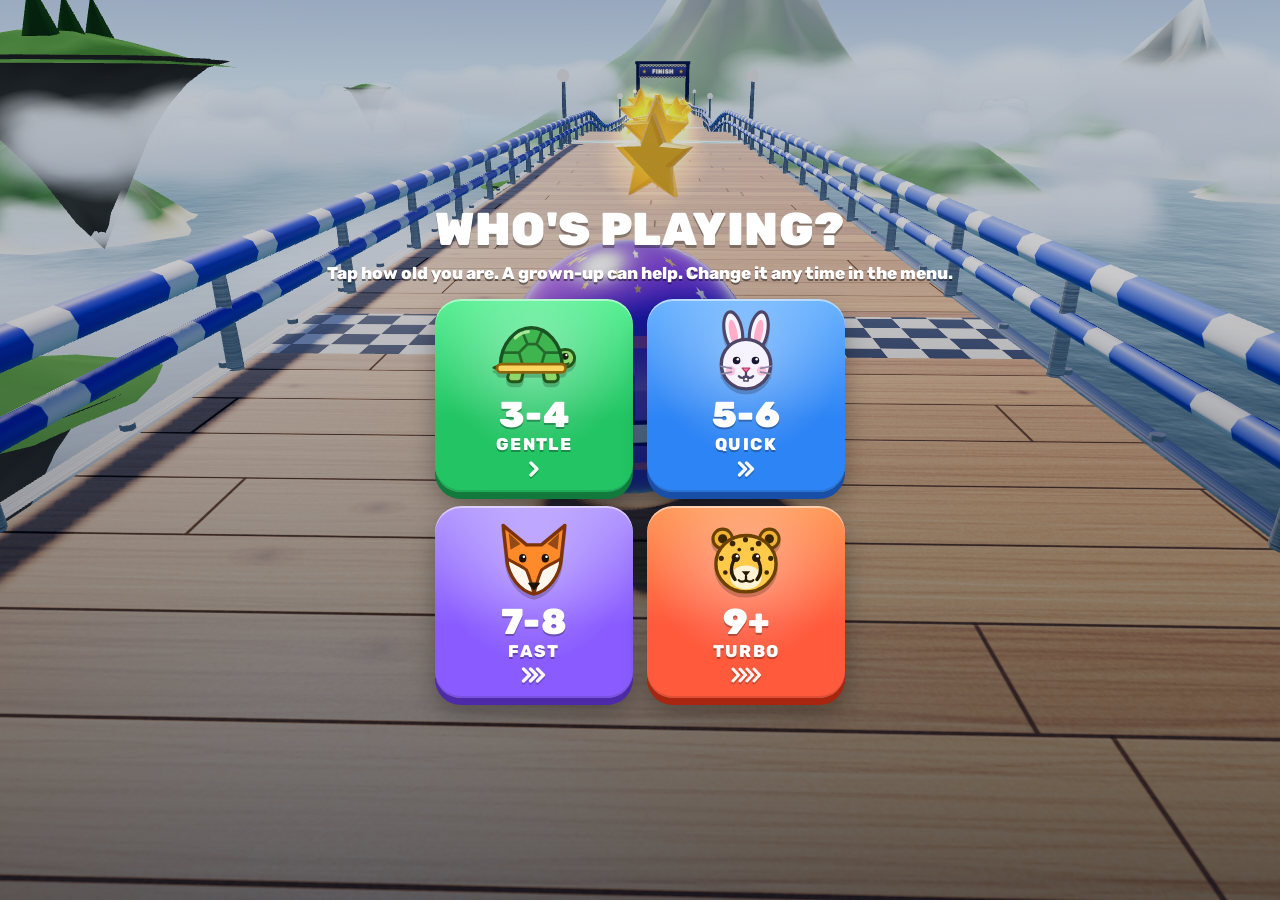
==== commit 79779b83: "Make every age choice harder: faster, narrower, more obstacles, fewer rails and helpers - Faster at " ====
--- a/index.html
+++ b/index.html
@@ -613,14 +613,14 @@
   // sens: metres of steering for one screen width, accel: how fast the ball picks up speed, rollIn: start-up time (s),
   // help: falls in one section before the helping hand adds rails, a Bubble Shield, then a Fly bubble, c: how tough the new pieces are.
   const AGES = [
-    { range: '3-4', word: 'Gentle', icon: '#i-turtle', hint: 'Gentle speed for ages 3 to 4', v1: 0, tau: 0.085, cap: 1.15, dead: 4, sens: 8, accel: 2.3, rollIn: 0.6, help: [1, 2, 3], c: 0 },
-    { range: '5-6', word: 'Quick', icon: '#i-bunny', hint: 'Quick speed for ages 5 to 6', v1: 4.6, tau: 0.07, cap: 1.45, dead: 3, sens: 8.5, accel: 2.8, rollIn: 0.5, help: [2, 3, 4], c: 0.35 },
-    { range: '7-8', word: 'Fast', icon: '#i-fox', hint: 'Fast speed for ages 7 to 8', v1: 5.6, tau: 0.06, cap: 1.7, dead: 2, sens: 9, accel: 3.2, rollIn: 0.45, help: [3, 4, 5], c: 0.7 },
-    { range: '9+', word: 'Turbo', icon: '#i-cheetah', hint: 'Turbo speed for ages 9 and up', v1: 6.6, tau: 0.05, cap: 1.95, dead: 2, sens: 9.5, accel: 3.6, rollIn: 0.4, help: [3, 4, 5], c: 1 }
+    { range: '3-4', word: 'Gentle', icon: '#i-turtle', hint: 'Gentle speed for ages 3 to 4', v1: 0, tau: 0.085, cap: 1.15, dead: 4, sens: 8, accel: 2.3, rollIn: 0.6, help: [2, 3, 4], c: 0 },
+    { range: '5-6', word: 'Quick', icon: '#i-bunny', hint: 'Quick speed for ages 5 to 6', v1: 5.0, tau: 0.07, cap: 1.5, dead: 3, sens: 8.5, accel: 2.8, rollIn: 0.5, help: [3, 4, 5], c: 0.45 },
+    { range: '7-8', word: 'Fast', icon: '#i-fox', hint: 'Fast speed for ages 7 to 8', v1: 6.05, tau: 0.06, cap: 1.75, dead: 2, sens: 9, accel: 3.2, rollIn: 0.45, help: [4, 5, 6], c: 0.8 },
+    { range: '9+', word: 'Turbo', icon: '#i-cheetah', hint: 'Turbo speed for ages 9 and up', v1: 7.1, tau: 0.05, cap: 2.0, dead: 2, sens: 9.5, accel: 3.6, rollIn: 0.4, help: [4, 5, 6], c: 1 }
   ];
   const ageOf = () => clamp(save.speed | 0, 0, 3);
   function ageSpeed(age, n, base) {
-    if (!age) return 0.8 * base;
+    if (!age) return 0.88 * base;
     return AGES[age].v1 * (1 + 0.5 * Math.min(1, (n - 1) / 29)) * (n > 30 ? 1 + Math.min(0.045, 0.00225 * (n - 30)) : 1);
   }
 
@@ -1908,8 +1908,8 @@
   const INTRO = { BS: 3, RS: 4, SL: 7, BO: 8, JP: 9, BR: 11, SS: 12, HH: 13, PR: 14, RG: 16, JN: 17, HF: 18, SC: 19, B1: 21, PAIR: 22, PD: 23, CURVE: 24, BRJ: 26, BX: 27, PX: 28, TRIPLE: 29 };
   const TYPES = Object.keys(INTRO);
   const PATTERNS = { PAIR: 1, TRIPLE: 1, CURVE: 1 };
-  // Crushers: two pads side by side that take turns rising out of the deck (ages 5 and up, from level 12).
-  const AGE_EXTRA = { CR: 12 };
+  // Crushers: two pads side by side that take turns rising out of the deck (ages 5 and up, from level 8).
+  const AGE_EXTRA = { CR: 8 };
   const RHYTHM = ['BS', 'SL', 'SS', 'HH', 'HF', 'SC', 'RS'];
   const CELEB_LISTS = {
     15: ['BS', 'RS', 'SL', 'BO', 'JP', 'BR', 'PR'],
@@ -1941,9 +1941,11 @@
       if (P.celebration) { P.len = Math.round(P.len * 0.8); P.density *= 0.7; }
       if ((n - 31) % 10 < 2) { P.density *= 0.85; P.obsMult *= 0.9; }
     }
-    // a little more challenge from ages 5 and up: more obstacles on each level and a quicker obstacle beat (ages 3-4 unchanged)
-    const ch = [0, 0.15, 0.2, 0.25][P.age];
+    // more challenge at every age (most for the older choices): more obstacles on each level and a quicker obstacle beat
+    const ch = [0.15, 0.35, 0.45, 0.55][P.age];
     P.density *= 1 + ch; P.obsMult *= 1 + 0.4 * ch;
+    // and a narrower deck for the older choices
+    P.width = +Math.max(2.6, P.width - [0, 0.2, 0.35, 0.5][P.age]).toFixed(2);
     P.intro = null;
     for (const k of TYPES) if (INTRO[k] === n) P.intro = k;
     P.allowed = (n <= 30 && CELEB_LISTS[n]) ? CELEB_LISTS[n].slice() : TYPES.filter(k => INTRO[k] <= n);
@@ -1964,9 +1966,9 @@
     P.steerCap = n <= 10 ? 3.0 : n <= 20 ? 4.0 : n <= 30 ? 5.0 : 5.5;
     P.wavelength = n <= 10 ? 24 : 20;
     // older children lose the safe rails a few levels sooner, and get no auto-centring or edge nudge (it would fight their steering)
-    P.railPct = railShare(n + [0, 1, 3, 6][P.age]);
-    P.autoCentre = P.age >= 3 ? 0 : P.age === 2 ? (n <= 5 ? 2 : 0) : n <= 5 ? 1 : n <= 10 ? 2 : n <= 15 ? 3 : 0;
-    P.edgeNudge = P.age <= 1 && n >= 16 && n <= 20;
+    P.railPct = railShare(n + [2, 4, 7, 10][P.age]);
+    P.autoCentre = P.age >= 2 ? 0 : P.age === 1 ? (n <= 5 ? 2 : 0) : n <= 5 ? 1 : n <= 10 ? 2 : 0;
+    P.edgeNudge = P.age === 0 && n >= 16 && n <= 20;
     P.forgive = n <= 10 ? [0.4, 0.5] : n <= 20 ? [0.3, 0.4] : n <= 30 ? [0.2, 0.3] : [0.15, 0.25];
     P.follow = n <= 10 ? 1 : n <= 20 ? 0.75 : 0.5;
     P.meter = n <= 5 ? 8 : n <= 10 ? 12 : n <= 20 ? 15 : n <= 30 ? 20 : 24;
@@ -2101,7 +2103,7 @@
     const n = P.n, c = AGES[P.age].c, t = clamp((n - FEAT_INTRO[type]) / Math.max(1, 30 - FEAT_INTRO[type]), 0, 1), g = first ? 0 : 1;
     const F = { type, first, c, t, risk: 1 };
     // rails: always on a piece's first level, always for ages 3-4, up to level 15 for ages 5-6
-    F.rails = first || P.age === 0 || (P.age === 1 && n <= 15);
+    F.rails = first || (P.age === 0 && n <= 15) || (P.age === 1 && n <= 8);
     switch (type) {
       case 'UP': case 'DN': {
         const up = type === 'UP';
@@ -2314,7 +2316,7 @@
           // runs over the one that is down when the ball gets there (the clock follows the ball, so that is always so).
           const side = hint || rs, need = 2 * P.corr + 0.28;
           if (need > wBase) widen(s0 - 1, s0 + 4, need - wBase);
-          const wl = Math.max(wBase, need), bw = wl / 2 - 0.2, m = n <= 13 ? Math.min(mult, 0.75) : mult;
+          const wl = Math.max(wBase, need), bw = wl / 2 - 0.2, m = n <= 9 ? Math.min(mult, 0.75) : mult;
           // the open one has been down for a good while before the ball gets there, so the way through is plain to see
           const rest = 1.8 / m, d = 0.4 / m, period = 2 * (rest + d), safe = side * wl / 4, at = rest * 0.68;
           for (const sd of [1, -1]) ob({ type: 'crusher', s: (s0 + 2.5) * L, lat: sd * safe, hw: bw / 2, hd: 0.6, h: 1.1, hc: 0, rest, d, period, phase: (at + (sd > 0 ? 0 : rest + d)) / period, safe });
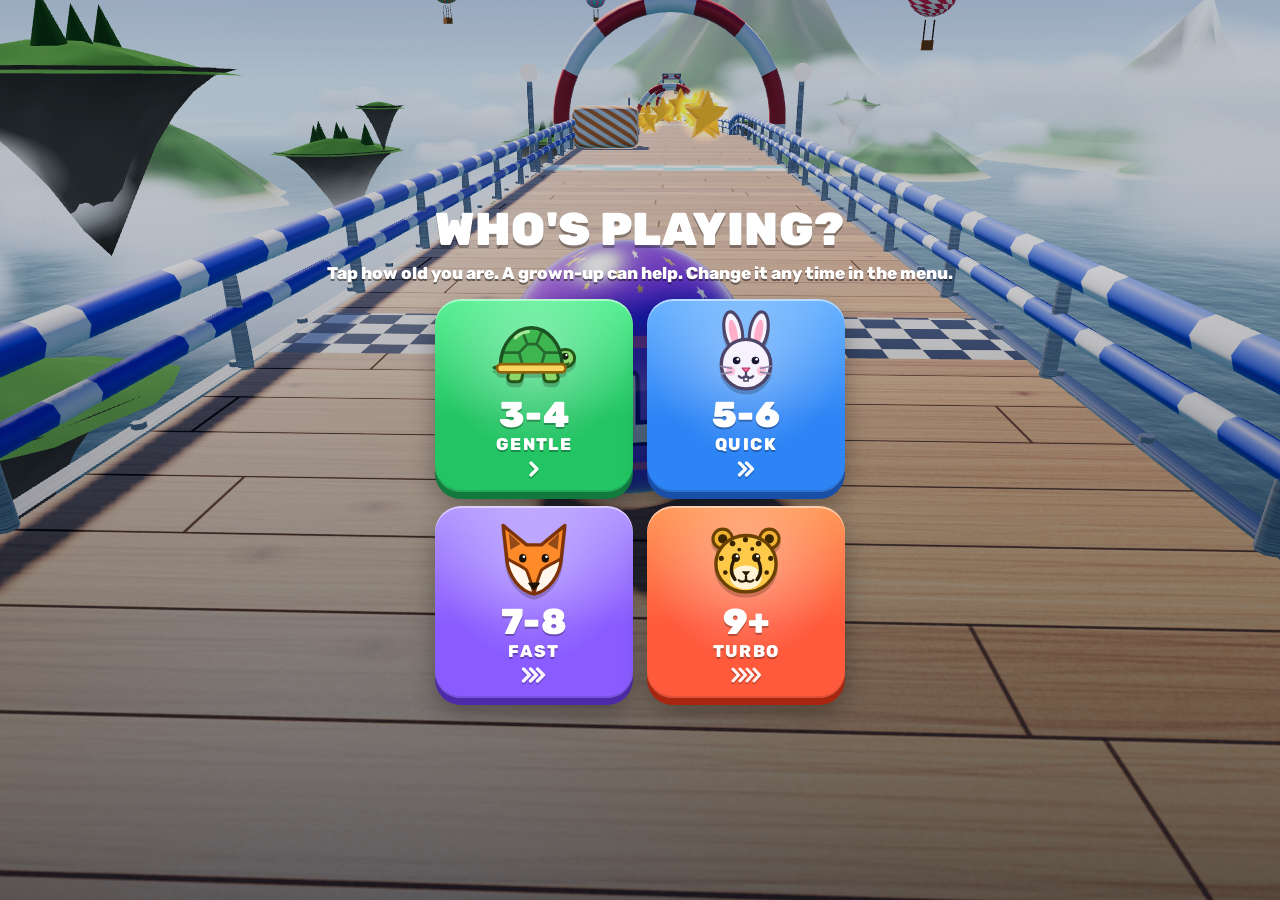
==== commit 7ea3f7ce: "Play like the sky runners: long fast stages, a low chase camera, ring gates and a Sky City world - E" ====
--- a/index.html
+++ b/index.html
@@ -619,8 +619,11 @@
     { range: '9+', word: 'Turbo', icon: '#i-cheetah', hint: 'Turbo speed for ages 9 and up', v1: 7.1, tau: 0.05, cap: 2.0, dead: 2, sens: 9.5, accel: 3.6, rollIn: 0.4, help: [4, 5, 6], c: 1 }
   ];
   const ageOf = () => clamp(save.speed | 0, 0, 3);
+  // Each level plays as a further stage of the difficulty plan: level 1 already starts at stage 3 (ages 3-4) up to
+  // stage 10 (ages 9+), and every level moves 1.5 to 1.8 stages on. Past stage 30 the endless plan takes over.
+  function stageOf(level, age) { return level + [2, 5, 7, 9][age] + Math.floor((level - 1) * [0.5, 0.6, 0.7, 0.8][age]); }
   function ageSpeed(age, n, base) {
-    if (!age) return 0.88 * base;
+    if (!age) return base;
     return AGES[age].v1 * (1 + 0.5 * Math.min(1, (n - 1) / 29)) * (n > 30 ? 1 + Math.min(0.045, 0.00225 * (n - 30)) : 1);
   }
 
@@ -1143,6 +1146,13 @@
       land: { kind: 'islands', sand: 0x6a6a7a, grass: 0x2f4a4a, rock: 0x45475a, snow: 0xc8d2e8, snowLine: 0.75, lights: true },
       cloud: { top: 0x8a9cc8, bottom: 0x2e3a66, a: 0.35, b: 0.28 },
       deck: 'stone', body: 0x2c3d78, under: 0x0d1430, rail: 0x2fd3c4, stripe: 0xffffff, bridge: 'steel', trimGlow: 0xffa640 },
+    { name: 'Sky City',
+      sky: { zenith: 0x2f8ff0, horizon: 0xd6f0ff, ground: 0x9fb4c6, sun: 0xfff6e6, el: 55, az: -20, size: 0.03, sunI: 1.5, glow: 1.0, glowH: 0.2, stars: 0, envSun: 20, envBoost: 1.05 },
+      light: { color: 0xfff4e6, i: 2.7 }, exposure: 1.02, envI: 1.25, fog: [80, 1500],
+      sea: { deep: 0x3c5a72, sky: 0xb8d4e6, glint: 0.6 },
+      land: { kind: 'city', sand: 0xd8dde4, grass: 0x7fa86a, rock: 0x9aa4ae, snow: 0xffffff, snowLine: 0.9 },
+      cloud: { top: 0xffffff, bottom: 0xc8dcec, a: 0.3, b: 0.2 },
+      deck: 'oak', body: 0x2aa8e0, under: 0x163a52, rail: 0xe8343a, stripe: 0xffffff, bridge: 'steel', trimGlow: 0 },
     { name: 'Rainbow Heights',
       sky: { zenith: 0x1d78e8, horizon: 0xc4ecff, ground: 0x5fa8d0, sun: 0xfff6e0, el: 58, az: 22, size: 0.03, sunI: 1.5, glow: 1.0, glowH: 0.2, stars: 0, envSun: 20, envBoost: 1.05 },
       light: { color: 0xfff4e4, i: 2.7 }, exposure: 1.02, envI: 1.25, fog: [70, 1700],
@@ -1456,6 +1466,7 @@
   // Floating islands beside the course at about its height, in every world: grass (snow in the ice world) on top, rock
   // hanging below and a few trees on the bigger ones. They keep well clear of the deck so they never hide the way ahead.
   function nearIslands(lv, W, r, pal, sunC, fillC, parts) {
+    if (W.land.kind === 'city') return;
     const ice = W.land.kind === 'ice', lenM = lv.N * L, one = c => ({ sand: c, grass: c, rock: c, snow: c });
     const topPal = one(ice ? pal.snow : pal.grass), rockPal = one(ice ? lin(0x9cc4dc) : pal.rock), treePal = one(ice ? lin(0x2f6a5a) : pal.grass.clone().multiplyScalar(0.62));
     let z = 25 + r() * 20;
@@ -1506,6 +1517,37 @@
     });
     return mergeGeometries(geos);
   }
+  // A city far below the course: blocks of towers on a grid of streets, the tallest ones standing beside the course.
+  function windowTexture() {
+    const [cv, c] = canvas2d(64, 128);
+    c.fillStyle = '#ffffff'; c.fillRect(0, 0, 64, 128);
+    for (let y = 6; y < 124; y += 10) for (let x = 5; x < 60; x += 11) { const v = 140 + ((x * 7 + y * 13) % 60); c.fillStyle = rgb(v - 40, v - 15, v + 20); c.fillRect(x, y, 7, 6); }
+    return tex(cv, true, 4, true);
+  }
+  let cityMat = null;
+  function buildCity(r, lenM, lv) {
+    if (!cityMat) cityMat = new THREE.MeshStandardMaterial({ map: windowTexture(), roughness: 0.55, metalness: 0.1 });
+    const spots = [], tints = [0xffffff, 0xe6eef6, 0xd2deea, 0xf2ece2, 0xbcd0e2, 0xdfe8ef];
+    const gy = SEA_Y + 1;
+    for (let z = 200; z > -(lenM + 700); z -= 26) {
+      const ss = clamp(-z, 0, lenM), cx = lv ? sampleLv(lv, lv.cx, ss) : 0, ty = lv ? sampleLv(lv, lv.y, ss) : 0;
+      for (let x = -520; x <= 520; x += 26) {
+        if (r() < 0.18) continue;
+        const d = Math.abs(x - cx), near = d < 60;
+        // keep a clear canyon under the course, with tall towers lining it
+        if (d < 16) continue;
+        const h = near ? lerp(30, ty - gy - 4, r()) : 12 + Math.pow(r(), 2.2) * (d < 200 ? 75 : 45);
+        const w = 9 + r() * 10, dd = 9 + r() * 10;
+        spots.push([x + (r() - 0.5) * 6, gy, z + (r() - 0.5) * 6, w, Math.max(8, h), dd, tints[(r() * tints.length) | 0]]);
+      }
+    }
+    const geo = UNIT_BOX.clone().translate(0, 0.5, 0), uv = geo.attributes.uv;
+    const mesh = new THREE.InstancedMesh(geo, cityMat, spots.length), M = new THREE.Matrix4(), col = new THREE.Color();
+    spots.forEach((p, i) => { M.compose(_p0.set(p[0], p[1], p[2]), _q0.identity(), _s0.set(p[3], p[4], p[5])); mesh.setMatrixAt(i, M); mesh.setColorAt(i, col.copy(lin(p[6]))); });
+    mesh.instanceMatrix.needsUpdate = true; if (mesh.instanceColor) mesh.instanceColor.needsUpdate = true;
+    mesh.matrixAutoUpdate = false;
+    scenery.add(mesh);
+  }
   function buildScenery(W, lenM, seed, lv) {
     disposeScenery();
     const r = rng(seed * 31 + 7), Lp = W.land;
@@ -1513,6 +1555,7 @@
     const sunC = lin(W.light.color).multiplyScalar(W.light.i * 0.85), fillC = lin(W.sea.sky).lerp(lin(W.sky.horizon), 0.5).multiplyScalar(W.sky.stars ? 1.4 : 1);
     const parts = [], lightPts = [];
     scenery = new THREE.Group();
+    if (Lp.kind === 'city') buildCity(r, lenM, lv);
     if (Lp.kind === 'floating') {
       const rockPal = { sand: pal.rock, grass: pal.rock, rock: pal.rock, snow: pal.rock }, grassPal = { sand: pal.grass, grass: pal.grass, rock: pal.grass, snow: pal.grass };
       for (let i = 0; i < 16; i++) {
@@ -1935,6 +1978,8 @@
       P.obsMult = Math.min(1.25 + 0.0075 * x, 1.4);
       P.cpEvery = Math.round(4.5 * P.speed);
     }
+    // long stages, like the sky runners: about 1.6 times the old length
+    P.len = Math.round(P.len * 1.6);
     P.celebration = n % 5 === 0 && n !== 30;
     P.grand = n === 30;
     if (n > 30) {
@@ -1960,6 +2005,9 @@
     // P.speed is the level's base speed: obstacle clocks and spacing are tied to the distance rolled at this speed, so they
     // look and time the same at every age. P.vel is how fast the ball really rolls for the age choice.
     P.vel = ageSpeed(P.age, n, P.speed);
+    // the ball also picks up speed through the level: up to this share faster by the finish
+    P.ramp = [0.12, 0.18, 0.22, 0.25][P.age];
+    P.velMax = P.vel * (1 + P.ramp);
     P.ratio = P.vel / P.speed;
     P.corr = n <= 5 ? 3.0 : n <= 10 ? 2.5 : n <= 20 ? 2.2 : n <= 30 ? 2.0 : 1.8;
     P.decision = n <= 10 ? 3.0 : n <= 20 ? 2.2 : 1.5;
@@ -2074,7 +2122,7 @@
   function featCount(n, age) {
     if (n < 2) return 0;
     const k = [n < 10 ? 1 : 2, n < 6 ? 1 : n < 16 ? 2 : 3, n < 5 ? 1 : n < 12 ? 2 : n < 22 ? 3 : 4, n < 4 ? 1 : n < 9 ? 2 : n < 16 ? 3 : n < 24 ? 4 : 5][age];
-    return k + (age > 0 && n % 5 === 0 && n !== 30 ? 1 : 0);
+    return Math.round((k + (age > 0 && n % 5 === 0 && n !== 30 ? 1 : 0)) * 1.6);
   }
   function planFeatures(P, rf) {
     const n = P.n, age = P.age, out = [];
@@ -2136,7 +2184,7 @@
         F.k = first ? 1 : clamp(1 + Math.floor(t * lerp(1.2, 3.2, c) + rf() * 0.9), 1, Math.round(lerp(2, 4, c)));
         // at high speed the islands stay two steps long and the gaps at least two steps wide, so every hop and every
         // island lasts long enough to see the next one and steer for it
-        const quick = P.vel > 7.5;
+        const quick = P.velMax > 7.5;
         F.li = first || c < 0.5 || quick ? 2 : (rf() < 0.35 + 0.4 * c ? 1 : 2);
         F.gaps = [];
         for (let q = 0; q <= F.k; q++) F.gaps.push(first ? 1 : Math.max(quick ? 2 : 1, clamp(1 + (rf() < c * (0.4 + 0.6 * t) ? 1 : 0) + (c > 0.9 && t > 0.6 && rf() < 0.4 ? 1 : 0), 1, 3)));
@@ -2161,13 +2209,13 @@
 
   // ---------- Level generator: seeded by the level number and the age choice, so a level is the same every time ----------
   const TEACH_RAILS = { BS: 1, RS: 1, SL: 1, SS: 1, HH: 1, HF: 1, SC: 1, BO: 1 };
-  function genLevel(n, age) {
-    const P = levelParams(n, age), r = rng(n * 7919 + 13), rf = rng(n * 104729 + P.age * 7717 + 3);
+  function genLevel(level, age) {
+    const n = stageOf(level, age | 0), P = levelParams(n, age), r = rng(n * 7919 + 13), rf = rng(n * 104729 + P.age * 7717 + 3);
     const feats = planFeatures(P, rf);
     let featBudget = 0; for (const F of feats) featBudget += F.body + 6;
     const N = P.len + featBudget, NS = N * SUB, wBase = P.width;
     const lv = {
-      n, P, N, NS, world: worldFor(n),
+      n: level, P, N, NS, world: worldFor(level),
       cx: new Float32Array(NS + 1), y: new Float32Array(NS + 1), w: new Float32Array(NS + 1), safe: new Float32Array(NS + 1),
       bank: new Float32Array(NS + 1), fol: new Float32Array(NS + 1).fill(P.follow), spd: new Float32Array(NS + 1).fill(1),
       gap: new Uint8Array(N), kind: new Uint8Array(N), bridge: new Uint8Array(N), railL: new Uint8Array(N), railR: new Uint8Array(N),
@@ -2775,6 +2823,17 @@
       }
       lv.pickups.sort((a, b) => a.s - b.s);
     }
+    // Ring gates the course runs through, on calm stretches only (never over a gap, jump, bridge, piece or obstacle).
+    lv.rings = [];
+    {
+      let last = -99;
+      for (let i = 12; i < finish - 6; i++) {
+        if (i - last < 12) continue;
+        let ok = true;
+        for (let k = i - 3; k <= i + 3 && ok; k++) if (busy[k] || lv.gap[k] || lv.bridge[k] || lv.kind[k] || lv.feat[k]) ok = false;
+        if (ok) { lv.rings.push(i); last = i; }
+      }
+    }
     for (const o of lv.obstacles) if (o.tune) tunePhase(o, P);
     return lv;
   }
@@ -2813,6 +2872,7 @@
     cushion: new THREE.MeshStandardMaterial({ map: cush.map, roughnessMap: cush.roughnessMap, roughness: 1, metalness: 0 }),
     capPaint: new THREE.MeshStandardMaterial({ color: lin(0x2a3b8f), roughness: 0.35, metalness: 0.1 }),
     pylon: new THREE.MeshStandardMaterial({ color: lin(0x1d2a6b), roughness: 0.32, metalness: 0.15 }),
+    ring: new THREE.MeshStandardMaterial({ vertexColors: true, roughness: 0.3, metalness: 0.05 }),
     banner: new THREE.MeshBasicMaterial({ map: bannerTexture(), toneMapped: false }),
     lens: new THREE.MeshBasicMaterial({ color: 0xffffff }),
     glass: new THREE.MeshPhysicalMaterial({ color: lin(0xbfe9f5), roughness: 0.12, metalness: 0, transmission: 0.45, transparent: true, depthWrite: false, envMapIntensity: 1.8 }),
@@ -3045,7 +3105,7 @@
   }
   function buildRails(lv, group, disp) {
     buildLv = lv;
-    const high = lv.n <= 5, tubes = high ? [[0.62, 0.085], [0.32, 0.06]] : [[0.45, 0.075]];
+    const high = lv.P.n <= 5, tubes = high ? [[0.62, 0.085], [0.32, 0.06]] : [[0.45, 0.075]];
     const bT = GB(), posts = [], caps = [];
     for (const o of [-1, 1]) {
       const arr = o < 0 ? lv.railL : lv.railR;
@@ -3255,6 +3315,27 @@
       const bg = mergeGeometries(beamParts), bm = new THREE.Mesh(bg, MAT.trim); bm.receiveShadow = true; bm.matrixAutoUpdate = false; group.add(bm); disp.push(bg);
     }
 
+    // Ring gates: red and white hoops standing round the deck, their lower half passing under it.
+    if (lv.rings.length) {
+      const parts = [], red = lin(0xe8343a), white = lin(0xf4f6f8);
+      for (const i of lv.rings) {
+        const s = (i + 0.5) * L, rr = sampleLv(lv, lv.w, s) / 2 + 1.5;
+        const g = new THREE.TorusGeometry(rr, 0.3, 10, 56).toNonIndexed();
+        g.translate(sampleLv(lv, lv.cx, s), sampleLv(lv, lv.y, s) + 0.5, -s);
+        const p = g.attributes.position, cols = new Float32Array(p.count * 3), cy = sampleLv(lv, lv.y, s) + 0.5, cx = sampleLv(lv, lv.cx, s);
+        for (let v = 0; v < p.count; v += 3) {
+          const a = Math.atan2((p.getY(v) + p.getY(v + 1) + p.getY(v + 2)) / 3 - cy, (p.getX(v) + p.getX(v + 1) + p.getX(v + 2)) / 3 - cx);
+          const c = Math.floor((a + Math.PI) / TAU * 14) % 2 ? red : white;
+          for (let k = v; k < v + 3; k++) c.toArray(cols, k * 3);
+        }
+        g.setAttribute('color', new THREE.BufferAttribute(cols, 3));
+        parts.push({ geometry: g });
+      }
+      const rg = mergeGeometries(parts), rm = new THREE.Mesh(rg, MAT.ring);
+      rm.castShadow = true; rm.receiveShadow = true; rm.matrixAutoUpdate = false;
+      group.add(rm); disp.push(rg);
+    }
+
     // Checkpoint beacons: white until passed, then green.
     const cpl = lv.cps.filter(c => c > 0), posts = [], lenses = [];
     for (const c of cpl) { const s = (c + 0.5) * L, cx = sampleLv(lv, lv.cx, s), y = sampleLv(lv, lv.y, s), hw = sampleLv(lv, lv.w, s) / 2; for (const sd of [-1, 1]) { posts.push([cx + sd * (hw + 0.1), y - 0.6, -s]); lenses.push([cx + sd * (hw + 0.1), y + 1.72, -s]); } }
@@ -3510,7 +3591,7 @@
   let state = 'menu', prevState = 'playing', stateTimer = 0, gt = 0, levelStars = 0, lastCp = 0, lastCpIdx = 0, rollIn = 1;
   let hintTimer = 0, steerTotal = 0, fingerDown = false, idleT = 0, assistBoost = false, helpedSections = 0, cleanSection = true, lastBumpT = 0;
   const input = { keyL: false, keyR: false };
-  const levelSpeed = () => lvl.P.vel;
+  const levelSpeed = () => lvl.P.vel * (1 + lvl.P.ramp * clamp((ball.s - START_S) / (lvl.finish * L), 0, 1));
   const bankAt = s => lvl.banked ? arrAt(lvl.bank, s) : 0;
   function autoCentreTime() {
     const P = lvl.P;
@@ -3527,7 +3608,7 @@
     if (!assistBoost) return P.forgive;
     return FORGIVE_UP[P.n <= 20 ? 0 : P.n <= 30 ? 1 : 2];
   }
-  function railLimit() { return (lvl.n <= 5 ? 0.085 : 0.075) + 0.12 + R; }
+  function railLimit() { return (lvl.P.n <= 5 ? 0.085 : 0.075) + 0.12 + R; }
 
   function resetBallAt(s) {
     const b = ball;
@@ -3836,7 +3917,7 @@
     const b = ball, lv = lvl, bx = cxAt(b.s) + b.lat, by = b.y, bz = -b.s;
     const magR = bonus.type === 'magnet' ? lv.P.magnetR : 0, mr2 = magR * magR;
     const column = b.mode === 'fly' || (b.mode === 'arc' && b.arc.kind === 'sj');
-    const reach = lv.n <= 5 || lv.P.age === 0 ? 1.1 : 0.85;   // a slightly smaller reach from level 6 for ages 5 and up
+    const reach = lv.P.n <= 5 || lv.P.age === 0 ? 1.1 : 0.85;   // a slightly smaller reach from level 6 for ages 5 and up
     for (let i = 0; i < lv.stars.length; i++) {
       const st = lv.stars[i];
       if (!st.alive) continue;
@@ -3904,7 +3985,7 @@
       for (const o of lv.obstacles) if (o.sec === sec) o.slow = 0.8;
       for (const p of lv.platforms) if (p.sec === sec) p.slow = 0.8;
     }
-    lv.pendingHelp = f >= th[2] ? (lv.n >= lv.P.unlock.fly ? 'fly' : 'shield') : f >= th[1] ? 'shield' : null;
+    lv.pendingHelp = f >= th[2] ? (lv.P.n >= lv.P.unlock.fly ? 'fly' : 'shield') : f >= th[1] ? 'shield' : null;
   }
   function respawn() {
     const lv = lvl, cp = lv.cps[lastCpIdx], s = cp === 0 ? START_S : (cp + 0.5) * L;
@@ -4008,7 +4089,7 @@
   // ---------- Helper bonuses: Super Jump, Fly, Star Magnet, Bubble Shield ----------
   const bonus = { type: null, t: 0, dur: 1, queue: null, queueSrc: null, last: null, skip: 0, rescue: false, ending: false, tickAt: 2, ringShown: -1 };
   const shieldActive = () => bonus.type === 'shield';
-  const unlockedB = t => !!lvl && lvl.n >= lvl.P.unlock[t];
+  const unlockedB = t => !!lvl && lvl.P.n >= lvl.P.unlock[t];
   function nearIntro(s) {
     const lv = lvl, st = s / L;
     return (lv.introStep >= 0 && st >= lv.introStep - 6 && st <= lv.introEnd + 1) || (lv.fIntroStep >= 0 && st >= lv.fIntroStep - 6 && st <= lv.fIntroEnd + 1);
@@ -4518,8 +4599,9 @@
       const lift = b.mode === 'arc' ? (b.arc.kind === 'sj' ? 0.5 : 1.3) : b.mode === 'fly' ? 1.4 : b.mode === 'rescue' ? 1 : 0;
       // on hills the view tilts with the track a few metres ahead, so a climb looks like a climb and a drop like a drop
       const sA = b.s + 6, ahead = b.mode === 'roll' && !lvl.gap[stepAt(sA)] ? clamp(yAt(sA) - yAt(b.s), -2.5, 2.5) * 0.5 : 0;
-      tPos.set(b.x * 0.72 + cxB * 0.28, camY + 3.4 + lift, b.z + 6.6 + lift * 0.4);
-      tLook.set(b.x * 0.78 + cxA * 0.22, camY - 0.35 - lift * 0.25 + ahead, b.z - 4.8);
+      // low and close behind the ball, looking far down the course (the ball sits big in the lower half of the picture)
+      tPos.set(b.x * 0.8 + cxB * 0.2, camY + 2.3 + lift, b.z + 4.9 + lift * 0.4);
+      tLook.set(b.x * 0.8 + cxA * 0.2, camY + 0.15 - lift * 0.25 + ahead, b.z - 9);
       if (b.mode === 'arc' && (b.arc.kind === 'pad' || b.arc.kind === 'ramp')) { tLook.z = lerp(tLook.z, -b.arc.s1, 0.35); tLook.y -= 0.4; }
     }
     if (viewOffsetOn && state !== 'menu' && state !== 'shop') applyMenuView(false);
@@ -4999,8 +5081,8 @@
     }
     // The terrain pieces planned for a level and age, with their sizes (the same plan genLevel uses).
     function pieces(n, age) {
-      const P = levelParams(n, age), keys = ['type', 'first', 'rails', 'len', 'h', 'd', 'parts', 'k', 'li', 'gaps', 'w', 'zig', 'fol', 'lr', 'g', 'narrowW', 'shift', 'body'];
-      return planFeatures(P, rng(n * 104729 + P.age * 7717 + 3)).map(F => { const o = {}; for (const k of keys) if (F[k] !== undefined && F[k] !== 0 && F[k] !== false) o[k] = typeof F[k] === 'number' ? +F[k].toFixed(2) : F[k]; return o; });
+      const P = levelParams(stageOf(n, age), age), keys = ['type', 'first', 'rails', 'len', 'h', 'd', 'parts', 'k', 'li', 'gaps', 'w', 'zig', 'fol', 'lr', 'g', 'narrowW', 'shift', 'body'];
+      return planFeatures(P, rng(P.n * 104729 + P.age * 7717 + 3)).map(F => { const o = {}; for (const k of keys) if (F[k] !== undefined && F[k] !== 0 && F[k] !== false) o[k] = typeof F[k] === 'number' ? +F[k].toFixed(2) : F[k]; return o; });
     }
     // Every jump in a level: where it lands against its landing zone (metres of deck before and after the touch-down point).
     function landings(n, age) {
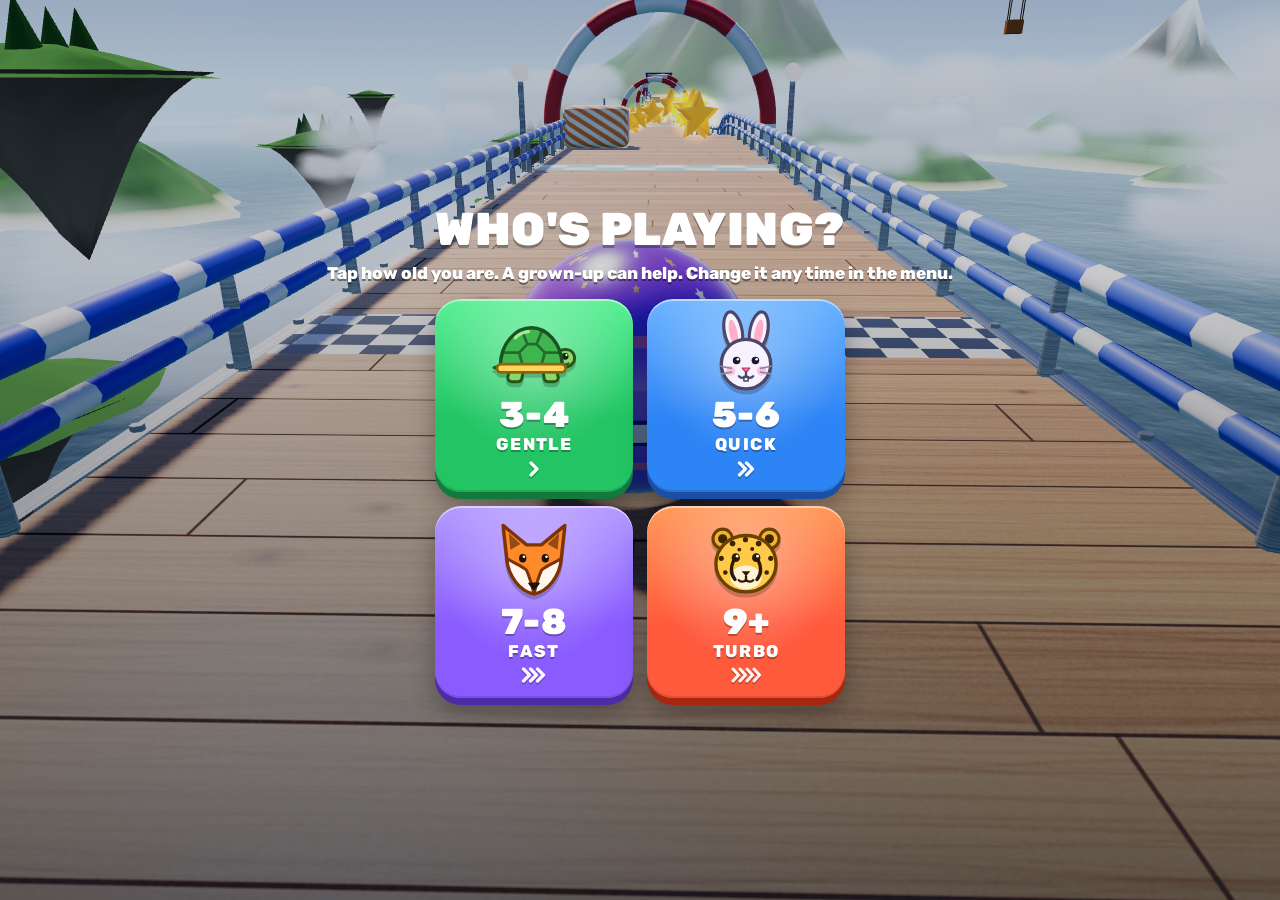
==== commit 8381cbcd: "Add speed control, loose tiles and wrecking balls, and make the levels shorter and more intense From" ====
--- a/index.html
+++ b/index.html
@@ -488,7 +488,7 @@
   </div>
 
   <div class="announce" id="announce" hidden><div class="aicon"><svg><use id="aIcon" href="#i-spring"/></svg></div><div class="atext" id="aText">Super Jump!</div></div>
-  <div class="hint" id="hint" hidden><div class="track-line"><div class="finger"></div></div><span>Slide to steer</span></div>
+  <div class="hint" id="hint" hidden><div class="track-line"><div class="finger"></div></div><span>Slide to steer · up for speed</span></div>
   <div class="tapgo" id="tapGo" hidden><div class="tapring"><svg><use href="#i-hand"/></svg></div><span>Tap to go</span></div>
 
   <section class="screen menu" id="menu">
@@ -1952,7 +1952,8 @@
   const TYPES = Object.keys(INTRO);
   const PATTERNS = { PAIR: 1, TRIPLE: 1, CURVE: 1 };
   // Crushers: two pads side by side that take turns rising out of the deck (ages 5 and up, from level 8).
-  const AGE_EXTRA = { CR: 8 };
+  // Loose tiles: a zig-zag path of tiles over the drop that shake as the ball comes and fall away behind it.
+  const AGE_EXTRA = { CR: [99, 8], TP: [16, 10] };
   const RHYTHM = ['BS', 'SL', 'SS', 'HH', 'HF', 'SC', 'RS'];
   const CELEB_LISTS = {
     15: ['BS', 'RS', 'SL', 'BO', 'JP', 'BR', 'PR'],
@@ -1978,8 +1979,8 @@
       P.obsMult = Math.min(1.25 + 0.0075 * x, 1.4);
       P.cpEvery = Math.round(4.5 * P.speed);
     }
-    // long stages, like the sky runners: about 1.6 times the old length
-    P.len = Math.round(P.len * 1.6);
+    // longer stages than the first version, still short and intense like the sky runners: 1.25 times the old length
+    P.len = Math.round(P.len * 1.25);
     P.celebration = n % 5 === 0 && n !== 30;
     P.grand = n === 30;
     if (n > 30) {
@@ -1995,7 +1996,7 @@
     for (const k of TYPES) if (INTRO[k] === n) P.intro = k;
     P.allowed = (n <= 30 && CELEB_LISTS[n]) ? CELEB_LISTS[n].slice() : TYPES.filter(k => INTRO[k] <= n);
     // obstacles only the older choices meet (never the lesson of a level)
-    if (P.age > 0) for (const k in AGE_EXTRA) if (n >= AGE_EXTRA[k]) P.allowed.push(k);
+    for (const k in AGE_EXTRA) if (n >= AGE_EXTRA[k][P.age ? 1 : 0]) P.allowed.push(k);
     P.featured = null;
     if (n > 30) {
       const fr = rng(Math.floor((n - 31) / 10) * 97 + 5), pool = TYPES.filter(k => !PATTERNS[k]);
@@ -2042,7 +2043,7 @@
     const plain = P.allowed.filter(k => !PATTERNS[k]);
     if (!plain.length) return units;
     const rhythm = RHYTHM.filter(k => plain.indexOf(k) >= 0);
-    const weight = k => (1 + 0.15 * (INTRO[k] || AGE_EXTRA[k])) * (P.featured && P.featured.indexOf(k) >= 0 ? 3 : 1);
+    const weight = k => (1 + 0.15 * (INTRO[k] || AGE_EXTRA[k][1])) * (P.featured && P.featured.indexOf(k) >= 0 ? 3 : 1);
     const pickOld = (avoid, list) => {
       const pool = (list || plain).filter(k => k !== avoid && k !== P.intro);
       const use = pool.length ? pool : (list || plain);
@@ -2110,6 +2111,7 @@
       case 'PR': return { body: 6, dec: 0, risk: 0 };
       case 'PX': return { body: 6, dec: 0, risk: 1 };
       case 'PD': return { body: 10, dec: 0, risk: 1 };
+      case 'TP': { const k = 4 + Math.floor(r() * 2); return { body: 2 + 2 * k + 1, dec: 1, risk: 1, k }; }
     }
     return { body: 3, dec: 1, risk: 0 };
   }
@@ -2122,7 +2124,7 @@
   function featCount(n, age) {
     if (n < 2) return 0;
     const k = [n < 10 ? 1 : 2, n < 6 ? 1 : n < 16 ? 2 : 3, n < 5 ? 1 : n < 12 ? 2 : n < 22 ? 3 : 4, n < 4 ? 1 : n < 9 ? 2 : n < 16 ? 3 : n < 24 ? 4 : 5][age];
-    return Math.round((k + (age > 0 && n % 5 === 0 && n !== 30 ? 1 : 0)) * 1.6);
+    return Math.round((k + (age > 0 && n % 5 === 0 && n !== 30 ? 1 : 0)) * 1.4);
   }
   function planFeatures(P, rf) {
     const n = P.n, age = P.age, out = [];
@@ -2373,15 +2375,31 @@
           break;
         }
         case 'HH': case 'HF': {
-          const full = type === 'HF', side = hint ? (full ? hint : -hint) : rs, hl = 0.45, need = full ? wBase : 5.25;
+          const full = type === 'HF', side = hint ? (full ? hint : -hint) : rs, wball = r() < 0.5, hl = wball ? 0.62 : 0.45, need = full ? wBase : 5.25;
           if (need > wBase) widen(s0 - 1, s0 + 4, need - wBase);
           const wl = Math.max(wBase, need), lp = 3.3;
           let c, A, safe;
           if (full) { c = 0; A = wl / 2 - hl - 0.06; safe = side * (wl / 2 - 0.8); }
           else { const lo = hl + 0.08, hi = wl / 2 - hl - 0.06; c = side * (lo + hi) / 2; A = (hi - lo) / 2; safe = -side * wl / 4; }
-          ob({ type: 'hammer', s: (s0 + 2.5) * L, lat: c, lp, thm: Math.asin(Math.min(0.95, A / lp)), period: Math.max(3.2 * 1.2, 4.5 / mult), phase: r(), hl, rad: 0.42, safe, span: wl, tune: full });
+          ob({ type: 'hammer', s: (s0 + 2.5) * L, lat: c, lp, thm: Math.asin(Math.min(0.95, A / lp)), period: Math.max(3.2 * 1.2, 4.5 / mult), phase: r(), hl, rad: wball ? 0.62 : 0.42, wball, safe, span: wl, tune: full });
           key(s0 + 0.25, s0 + 4, safe); starLine(s0, 5, 1.1, safe); safeOut = safe;
           busyR(s0, s0 + 3); rankR(s0, s0 + 3); straightR(s0 - 3, s0 + 6);
+          break;
+        }
+        case 'TP': {
+          // loose tiles over the drop, two steps each, stepping out to one side and back; the star line runs down them
+          const k = f.k, tw = +Math.max(1.7, Math.min(2.4, wBase - 0.7)).toFixed(2), a = s0 + 2, side = hint || rs, amp = Math.min(1.3, 0.55 * tw);
+          forceR(s0 - 3, s0 + 1, 1);
+          for (let q = 0; q < k; q++) {
+            const st = a + 2 * q, c = +(side * amp * Math.sin(Math.PI * q / (k - 1))).toFixed(2);
+            for (let j = st; j < st + 2; j++) { lv.gap[j] = 1; lv.kind[j] = 6; }
+            lv.platforms.push({ s0: st * L, s1: (st + 2) * L, step0: st, w: tw, A: 0, c, d: 1, rest: 1, period: 4, phase: 0, railed: false, off: c, dOff: 0, slow: 1, len: 2, crumble: true, fallT: 0 });
+            key(st + 1, st + 1, c);
+          }
+          const exit = a + 2 * k;
+          forceR(exit, exit + 2, 1);
+          straightR(s0 - 3, exit + 4); busyR(s0 - 1, exit + 2); rankR(s0, exit + 2); noHopR(s0 - 2, exit);
+          key(s0 - 2, a - 0.5, 0); key(exit + 0.5, exit + 3, 0); starLine(exit + 0.5, 3, 1, 0);
           break;
         }
         case 'PR': case 'PX': case 'PD': {
@@ -2769,7 +2787,7 @@
       const unlocked = t => n >= P.unlock[t];
       const nearIntro = s => (lv.introStep >= 0 && s >= lv.introStep - 6 && s <= lv.introEnd + 1) || (lv.fIntroStep >= 0 && s >= lv.fIntroStep - 6 && s <= lv.fIntroEnd + 1);
       const helpFor = t => {
-        if (t === 'BR' || t === 'B1' || t === 'BX' || t === 'PR' || t === 'PX' || t === 'PD' || t === 'TN') return unlocked('shield') ? 'shield' : 'magnet';
+        if (t === 'BR' || t === 'B1' || t === 'BX' || t === 'TP' || t === 'PR' || t === 'PX' || t === 'PD' || t === 'TN') return unlocked('shield') ? 'shield' : 'magnet';
         if (t === 'BO' || t === 'UP' || t === 'DN') return 'magnet';
         if (t === 'IS' || t === 'RJ') return unlocked('jump') && r() < 0.5 ? 'jump' : unlocked('shield') ? 'shield' : 'magnet';
         const air = r() < 0.5 ? 'fly' : 'jump';
@@ -3183,6 +3201,7 @@
   const SPOST_GEO = new THREE.CylinderGeometry(0.17, 0.21, 1, 16).translate(0, 0.5, 0);
   const HUB_GEO = new THREE.CylinderGeometry(0.25, 0.25, 0.14, 18);
   const PIVOT_H = 4.1;
+  const WBALL_GEO = new THREE.SphereGeometry(0.62, 28, 18);
 
   const ease = t => 0.6 * t + 0.4 * smooth(t);
   function cyc(u, rest, d) {
@@ -3199,7 +3218,7 @@
     else if (o.type === 'hammer') { o.th = o.thm * Math.sin(TAU * (o.phase + tau / o.period)); o.cl = o.lat + o.lp * Math.sin(o.th); o.hy = o.y0 + PIVOT_H - o.lp * Math.cos(o.th); }
     else o.cl = o.lat;
   }
-  function platOffset(p, tau) { return lerp(-p.A, p.A, cyc(frac(p.phase + tau / p.period) * p.period, p.rest, p.d)); }
+  function platOffset(p, tau) { return (p.c || 0) + lerp(-p.A, p.A, cyc(frac(p.phase + tau / p.period) * p.period, p.rest, p.d)); }
   // Distance from a ball at (lat, ds) to the obstacle surface, minus the ball radius (local plane: x = lat, z = -ds).
   function obsClear(o, lat, ds) {
     const bz = -ds;
@@ -3264,23 +3283,24 @@
     const pole = new THREE.InstancedMesh(POLE_GEO, MAT.metalI, Math.max(1, hammers.length));
     const head = new THREE.InstancedMesh(DRUM_GEO, MAT.cushion, Math.max(1, hammers.length));
     const caps = new THREE.InstancedMesh(DRUMCAP_GEO, MAT.capPaint, Math.max(1, hammers.length * 2));
-    pole.count = head.count = hammers.length; caps.count = hammers.length * 2;
-    for (const m of [pole, head, caps]) { m.castShadow = true; m.receiveShadow = true; m.instanceMatrix.setUsage(THREE.DynamicDrawUsage); }
-    group.add(cm, am, spm, hub, pole, head, caps);
-    disp.push(cm, am, spm, hub, pole, head, caps);
-    lv.props = { cushions, spinners, hammers, cm, am, pole, head, caps, M };
+    const wb = new THREE.InstancedMesh(WBALL_GEO, MAT.cushion, Math.max(1, hammers.length));
+    pole.count = head.count = wb.count = hammers.length; caps.count = hammers.length * 2;
+    for (const m of [pole, head, caps, wb]) { m.castShadow = true; m.receiveShadow = true; m.instanceMatrix.setUsage(THREE.DynamicDrawUsage); }
+    group.add(cm, am, spm, hub, pole, head, caps, wb);
+    disp.push(cm, am, spm, hub, pole, head, caps, wb);
+    lv.props = { cushions, spinners, hammers, cm, am, pole, head, caps, wb, M };
     for (const o of obs) o.pr = lv.props;
     if (metal.length) { const g = mergeGeometries(metal), m = new THREE.Mesh(g, MAT.trim); m.castShadow = true; m.receiveShadow = true; m.matrixAutoUpdate = false; group.add(m); disp.push(g); }
     if (paint.length) { const g = mergeGeometries(paint), m = new THREE.Mesh(g, MAT.capPaint); m.castShadow = true; m.receiveShadow = true; m.matrixAutoUpdate = false; group.add(m); disp.push(g); }
     for (const o of obs) writeObstacle(o, true);
-    cm.instanceMatrix.needsUpdate = am.instanceMatrix.needsUpdate = pole.instanceMatrix.needsUpdate = head.instanceMatrix.needsUpdate = caps.instanceMatrix.needsUpdate = true;
+    cm.instanceMatrix.needsUpdate = am.instanceMatrix.needsUpdate = pole.instanceMatrix.needsUpdate = head.instanceMatrix.needsUpdate = caps.instanceMatrix.needsUpdate = wb.instanceMatrix.needsUpdate = true;
 
     // Moving platforms: a wooden ride with a painted frame and rails when railed. Each width gets its own meshes,
     // so what is drawn always matches the platform the ball rides (railed and open platforms can differ in width).
     if (lv.platforms.length) {
-      const deck = deckSet(W.deck), len = 3 * L - 0.12, sets = {};
-      const setFor = w => {
-        const key = w.toFixed(2);
+      const deck = deckSet(W.deck), sets = {};
+      const setFor = (w, steps) => {
+        const len = steps * L - 0.12, key = w.toFixed(2) + '_' + steps;
         if (sets[key]) return sets[key];
         const hw = w / 2;
         const top = new THREE.PlaneGeometry(w - 0.16, len).rotateX(-Math.PI / 2).translate(0, 0, -len / 2 - 0.06);
@@ -3302,7 +3322,7 @@
       };
       const beamParts = [];
       for (const p of lv.platforms) {
-        const gs = setFor(p.w), g = new THREE.Group();
+        const gs = setFor(p.w, p.len || 3), g = new THREE.Group();
         const t = new THREE.Mesh(gs.top, deck.mat); t.receiveShadow = true;
         const f = new THREE.Mesh(gs.frame, MAT.capPaint); f.castShadow = true; f.receiveShadow = true;
         g.add(t, f);
@@ -3310,9 +3330,9 @@
         p.cx0 = sampleLv(lv, lv.cx, p.s0);
         g.position.set(p.cx0, p.y, -p.s0);
         group.add(g); p.mesh = g;
-        for (const zz of [p.s0 + 0.4, p.s1 - 0.4]) { const MM = new THREE.Matrix4(); MM.compose(_p0.set(p.cx0, p.y - 0.62, -zz), _q0.identity(), _s0.set(p.w + 2 * p.A + 0.6, 0.12, 0.16)); beamParts.push({ geometry: UNIT_BOX, matrix: MM }); }
-      }
-      const bg = mergeGeometries(beamParts), bm = new THREE.Mesh(bg, MAT.trim); bm.receiveShadow = true; bm.matrixAutoUpdate = false; group.add(bm); disp.push(bg);
+        if (!p.crumble) for (const zz of [p.s0 + 0.4, p.s1 - 0.4]) { const MM = new THREE.Matrix4(); MM.compose(_p0.set(p.cx0, p.y - 0.62, -zz), _q0.identity(), _s0.set(p.w + 2 * p.A + 0.6, 0.12, 0.16)); beamParts.push({ geometry: UNIT_BOX, matrix: MM }); }
+      }
+      if (beamParts.length) { const bg = mergeGeometries(beamParts), bm = new THREE.Mesh(bg, MAT.trim); bm.receiveShadow = true; bm.matrixAutoUpdate = false; group.add(bm); disp.push(bg); }
     }
 
     // Ring gates: red and white hoops standing round the deck, their lower half passing under it.
@@ -3386,9 +3406,15 @@
       _q0.setFromEuler(_e0.set(0, 0, o.th));
       M.compose(_p0.set(px, py, o.z), _q0, _s0.set(1, o.lp - o.rad + 0.05, 1)); pr.pole.setMatrixAt(o.ii, M);
       const hx = px + o.lp * sn, hy = py - o.lp * cs;
-      M.compose(_p0.set(hx, hy, o.z), _q0, _s0.set(1, 1, 1)); pr.head.setMatrixAt(o.ii, M);
-      for (let k = 0; k < 2; k++) { const sd = k ? 1 : -1; M.compose(_p0.set(hx + sd * 0.48 * cs, hy + sd * 0.48 * sn, o.z), _q0, _s0.set(1, 1, 1)); pr.caps.setMatrixAt(o.ii * 2 + k, M); }
-      pr.pole.instanceMatrix.needsUpdate = pr.head.instanceMatrix.needsUpdate = pr.caps.instanceMatrix.needsUpdate = true;
+      if (o.wball) {
+        pr.head.setMatrixAt(o.ii, HIDE); pr.caps.setMatrixAt(o.ii * 2, HIDE); pr.caps.setMatrixAt(o.ii * 2 + 1, HIDE);
+        M.compose(_p0.set(hx, hy, o.z), _q0, _s0.set(1, 1, 1)); pr.wb.setMatrixAt(o.ii, M);
+      } else {
+        M.compose(_p0.set(hx, hy, o.z), _q0, _s0.set(1, 1, 1)); pr.head.setMatrixAt(o.ii, M);
+        for (let k = 0; k < 2; k++) { const sd = k ? 1 : -1; M.compose(_p0.set(hx + sd * 0.48 * cs, hy + sd * 0.48 * sn, o.z), _q0, _s0.set(1, 1, 1)); pr.caps.setMatrixAt(o.ii * 2 + k, M); }
+        pr.wb.setMatrixAt(o.ii, HIDE);
+      }
+      pr.pole.instanceMatrix.needsUpdate = pr.head.instanceMatrix.needsUpdate = pr.caps.instanceMatrix.needsUpdate = pr.wb.instanceMatrix.needsUpdate = true;
       o.hy = hy;
     }
   }
@@ -3590,7 +3616,9 @@
   };
   let state = 'menu', prevState = 'playing', stateTimer = 0, gt = 0, levelStars = 0, lastCp = 0, lastCpIdx = 0, rollIn = 1;
   let hintTimer = 0, steerTotal = 0, fingerDown = false, idleT = 0, assistBoost = false, helpedSections = 0, cleanSection = true, lastBumpT = 0;
-  const input = { keyL: false, keyR: false };
+  const input = { keyL: false, keyR: false, keyU: false, keyD: false };
+  // throttle: -1 (slide down, slowest) to 1 (slide up, fastest); speedF follows it smoothly
+  let throttle = 0, speedF = 1;
   const levelSpeed = () => lvl.P.vel * (1 + lvl.P.ramp * clamp((ball.s - START_S) / (lvl.finish * L), 0, 1));
   const bankAt = s => lvl.banked ? arrAt(lvl.bank, s) : 0;
   function autoCentreTime() {
@@ -3613,7 +3641,7 @@
   function resetBallAt(s) {
     const b = ball;
     b.s = s; b.lat = 0; b.tgt = 0; b.latV = 0; b.vy = 0; b.fwd = 0; b.mode = 'roll';
-    b.boostT = 0; b.boostF = 1; b.bumpT = 0; b.holdT = 0; b.ghostT = 0; b.tempRail = 0; b.teeter = 0; b.hopCool = 0; b.squash = 0; b.plat = null; b.slopeF = 1;
+    b.boostT = 0; b.boostF = 1; b.bumpT = 0; b.holdT = 0; b.ghostT = 0; b.tempRail = 0; b.teeter = 0; b.hopCool = 0; b.squash = 0; b.plat = null; b.slopeF = 1; speedF = 1;
     b.y = yAt(s) + R; b.z = -s; b.x = cxAt(s);
     vt = s / lvl.P.speed;
     for (const p of lvl.platforms) { p.off = platOffset(p, (vt - p.s0 / lvl.P.speed) * p.slow); p.offLast = p.off; }
@@ -3803,7 +3831,7 @@
         nx = ex / d; nz = ez / d; pen = m - d; hz = o.arm;
       } else {
         let hx;
-        if (o.type === 'hammer') { if (by + R < o.hy - 0.42 || by - R > o.hy + 0.42) continue; hx = o.hl; hz = o.rad; }
+        if (o.type === 'hammer') { if (by + R < o.hy - o.rad || by - R > o.hy + o.rad) continue; hx = o.hl; hz = o.rad; }
         else if (o.type === 'crusher') { if (o.hc < 0.3 || by - R > o.y0 + o.hc - 0.1) continue; hx = o.hw; hz = o.hd; }
         else { if (by - R > o.y0 + o.h) continue; hx = o.hw; hz = o.hd; }
         const px = clamp(dx, -hx, hx), pz = clamp(dz, -hz, hz), ex = dx - px, ez = dz - pz, d = Math.hypot(ex, ez);
@@ -4033,7 +4061,9 @@
       b.slopeF += (m - b.slopeF) * Math.min(1, dt * (m < b.slopeF ? (m < 0.995 ? 1.8 : 0.8) : 1.2));
     } else b.slopeF += (1 - b.slopeF) * Math.min(1, dt * 0.8);
     let target = 0;
-    if (state === 'playing') target = levelSpeed() * b.slopeF * b.boostF * (b.bumpT > 0 ? lerp(1, 0.45, b.bumpT / 0.5) : 1) * rollIn;
+    const thr = input.keyU ? 1 : input.keyD ? -1 : throttle;
+    speedF += ((thr >= 0 ? 1 + 0.35 * thr : 1 + 0.4 * thr) - speedF) * Math.min(1, dt * 3);
+    if (state === 'playing') target = levelSpeed() * speedF * b.slopeF * b.boostF * (b.bumpT > 0 ? lerp(1, 0.45, b.bumpT / 0.5) : 1) * rollIn;
     else if (state === 'finishing') target = levelSpeed() * 0.55 * Math.max(0, stateTimer / 1.8);
     if (b.boostT > 0) { b.boostT -= dt; b.boostF = Math.min(1.28, b.boostF + dt / 0.4 * 0.28); }
     else b.boostF = Math.max(1, b.boostF - dt * 0.28);
@@ -4787,26 +4817,29 @@
   // ---------- Input: slide to steer, arrow keys or A/D ----------
   // Only one finger steers: a second finger or a resting palm can tap to go but never moves the ball,
   // and lifting it does not stop the steering finger.
-  let dragging = false, lastPX = 0, dragAcc = 0, dragActive = false, activeId = null;
+  let dragging = false, lastPX = 0, dragAcc = 0, dragActive = false, activeId = null, startPY = 0;
   const pxToM = () => AGES[ageOf()].sens / clamp(viewW, 320, 1200);
   canvas.addEventListener('pointerdown', e => {
     audio();
     if (activeId !== null && !e.isPrimary) { if (state === 'ready') go(); return; }
     activeId = e.pointerId;
-    dragging = true; fingerDown = true; lastPX = e.clientX; dragAcc = 0; dragActive = false;
+    dragging = true; fingerDown = true; lastPX = e.clientX; dragAcc = 0; dragActive = false; startPY = e.clientY;
     try { canvas.setPointerCapture(e.pointerId); } catch (_) {}
     if (state === 'ready') go();
   });
   canvas.addEventListener('pointermove', e => {
     if (!dragging || e.pointerId !== activeId) return;
     let dx = e.clientX - lastPX; lastPX = e.clientX;
+    // up and down sets the speed: past a small dead zone, a slide of about a sixth of the screen is full speed or slowest
+    const dy = startPY - e.clientY, dzY = 24;
+    throttle = Math.abs(dy) < dzY ? 0 : clamp((dy - Math.sign(dy) * dzY) / Math.max(90, viewH * 0.16), -1, 1);
     // a small dead zone tells a tap from a slide; the movement past it still steers, so the ball never lags the finger
     if (!dragActive) { dragAcc += dx; const dz = AGES[ageOf()].dead; if (Math.abs(dragAcc) < dz) return; dragActive = true; dx = dragAcc - Math.sign(dragAcc) * dz; }
     if (state === 'playing') { ball.tgt += dx * pxToM(); steerTotal += Math.abs(dx); }
   });
   const endDrag = e => {
     if (e && e.pointerId != null && e.pointerId !== activeId) return;
-    activeId = null; dragging = false; fingerDown = false;
+    activeId = null; dragging = false; fingerDown = false; throttle = 0;
   };
   canvas.addEventListener('pointerup', e => { audio(); endDrag(e); });   // a finger lift counts as a tap for unlocking sound
   canvas.addEventListener('pointercancel', endDrag);
@@ -4816,6 +4849,8 @@
     const k = e.key, onButton = document.activeElement && document.activeElement.tagName === 'BUTTON';
     if (k === 'ArrowLeft' || k === 'a' || k === 'A') { input.keyL = true; steerTotal += 20; if (state === 'ready') go(); }
     else if (k === 'ArrowRight' || k === 'd' || k === 'D') { input.keyR = true; steerTotal += 20; if (state === 'ready') go(); }
+    else if (k === 'ArrowUp' || k === 'w' || k === 'W') { input.keyU = true; if (state === 'ready') go(); }
+    else if (k === 'ArrowDown' || k === 's' || k === 'S') { input.keyD = true; if (state === 'ready') go(); }
     else if (k === 'Escape' || k === 'p' || k === 'P') { if (state === 'paused') resume(); else pause(); }
     else if (k === 'Enter' || k === ' ') {
       if (onButton && state !== 'playing' && state !== 'ready') return;
@@ -4831,8 +4866,10 @@
   window.addEventListener('keyup', e => {
     if (e.key === 'ArrowLeft' || e.key === 'a' || e.key === 'A') input.keyL = false;
     if (e.key === 'ArrowRight' || e.key === 'd' || e.key === 'D') input.keyR = false;
+    if (e.key === 'ArrowUp' || e.key === 'w' || e.key === 'W') input.keyU = false;
+    if (e.key === 'ArrowDown' || e.key === 's' || e.key === 'S') input.keyD = false;
   });
-  window.addEventListener('blur', () => { input.keyL = input.keyR = false; endDrag(); });
+  window.addEventListener('blur', () => { input.keyL = input.keyR = input.keyU = input.keyD = false; endDrag(); });
 
   // The menu is on screen before start-up has finished (it waits a moment for the web font): a tap there finishes it first.
   $('playBtn').addEventListener('click', startPlay);
@@ -4895,6 +4932,16 @@
     updateCamera(dt, false);
     sky.position.copy(camera.position);
     if (mountains) mountains.position.set(camera.position.x, 0, camera.position.z);
+    if (lvl) for (const p of lvl.platforms) {
+      if (!p.crumble || !p.mesh) continue;
+      if (ball.s > p.s1 + 0.3 && (state === 'playing' || state === 'finishing' || state === 'falling')) p.fallT += dt;
+      else if (ball.s < p.s0 - 0.5) p.fallT = 0;
+      const near = p.s0 - ball.s, shake = !p.fallT && near < 6 && ball.s < p.s1 ? Math.sin(gt * 55 + p.s0) * 0.035 : 0;
+      p.mesh.position.y = p.y - 0.5 * G * p.fallT * p.fallT + shake;
+      p.mesh.rotation.z = p.fallT * 0.9 * (p.c >= 0 ? 1 : -1);
+      p.mesh.rotation.x = p.fallT * 0.4;
+      p.mesh.visible = p.fallT < 2.5;
+    }
     if (scenery) for (const b of scenery.userData.balloons) { b.position.y = b.userData.y0 + Math.sin(gt * 0.45 + b.userData.ph) * 0.9; b.rotation.y += dt * 0.05; }
     _focus.set(ball.x, ball.y, ball.z - SH * 0.5); updateSun(_focus);
     seaMat.uniforms.uTime.value = gt % 1000;
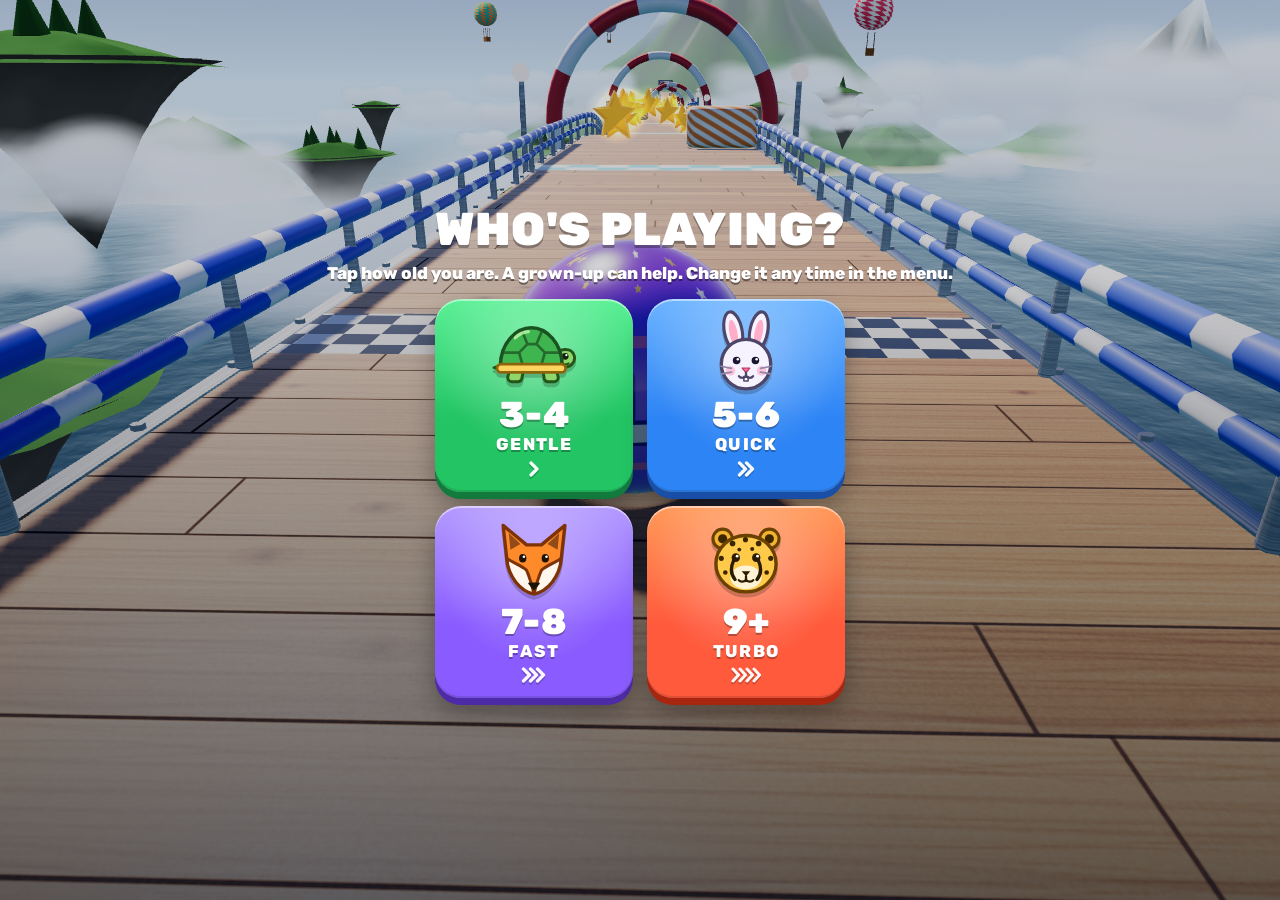
==== commit 46a50734: "Make every level last longer: 2.2 times the original length with twice the terrain pieces Levels now" ====
--- a/index.html
+++ b/index.html
@@ -1979,8 +1979,8 @@
       P.obsMult = Math.min(1.25 + 0.0075 * x, 1.4);
       P.cpEvery = Math.round(4.5 * P.speed);
     }
-    // longer stages than the first version, still short and intense like the sky runners: 1.25 times the old length
-    P.len = Math.round(P.len * 1.25);
+    // long stages, like the sky runners: 2.2 times the old length, with checkpoints along the way
+    P.len = Math.round(P.len * 2.2);
     P.celebration = n % 5 === 0 && n !== 30;
     P.grand = n === 30;
     if (n > 30) {
@@ -2124,7 +2124,7 @@
   function featCount(n, age) {
     if (n < 2) return 0;
     const k = [n < 10 ? 1 : 2, n < 6 ? 1 : n < 16 ? 2 : 3, n < 5 ? 1 : n < 12 ? 2 : n < 22 ? 3 : 4, n < 4 ? 1 : n < 9 ? 2 : n < 16 ? 3 : n < 24 ? 4 : 5][age];
-    return Math.round((k + (age > 0 && n % 5 === 0 && n !== 30 ? 1 : 0)) * 1.4);
+    return Math.round((k + (age > 0 && n % 5 === 0 && n !== 30 ? 1 : 0)) * 2);
   }
   function planFeatures(P, rf) {
     const n = P.n, age = P.age, out = [];
@@ -2137,7 +2137,7 @@
     for (const t of types) per[t] = (per[t] || 0) + 1;
     while (types.length < want) {
       const last = types[types.length - 1];
-      const pool = open.filter(t => t !== last && (per[t] || 0) < ((t === 'IS' || t === 'RJ') && !age ? 1 : 2));
+      const pool = open.filter(t => t !== last && (per[t] || 0) < ((t === 'IS' || t === 'RJ') && !age ? 2 : 4));
       if (!pool.length) break;
       let tot = 0; for (const t of pool) tot += wt(t);
       let v = rf() * tot, pick = pool[pool.length - 1];
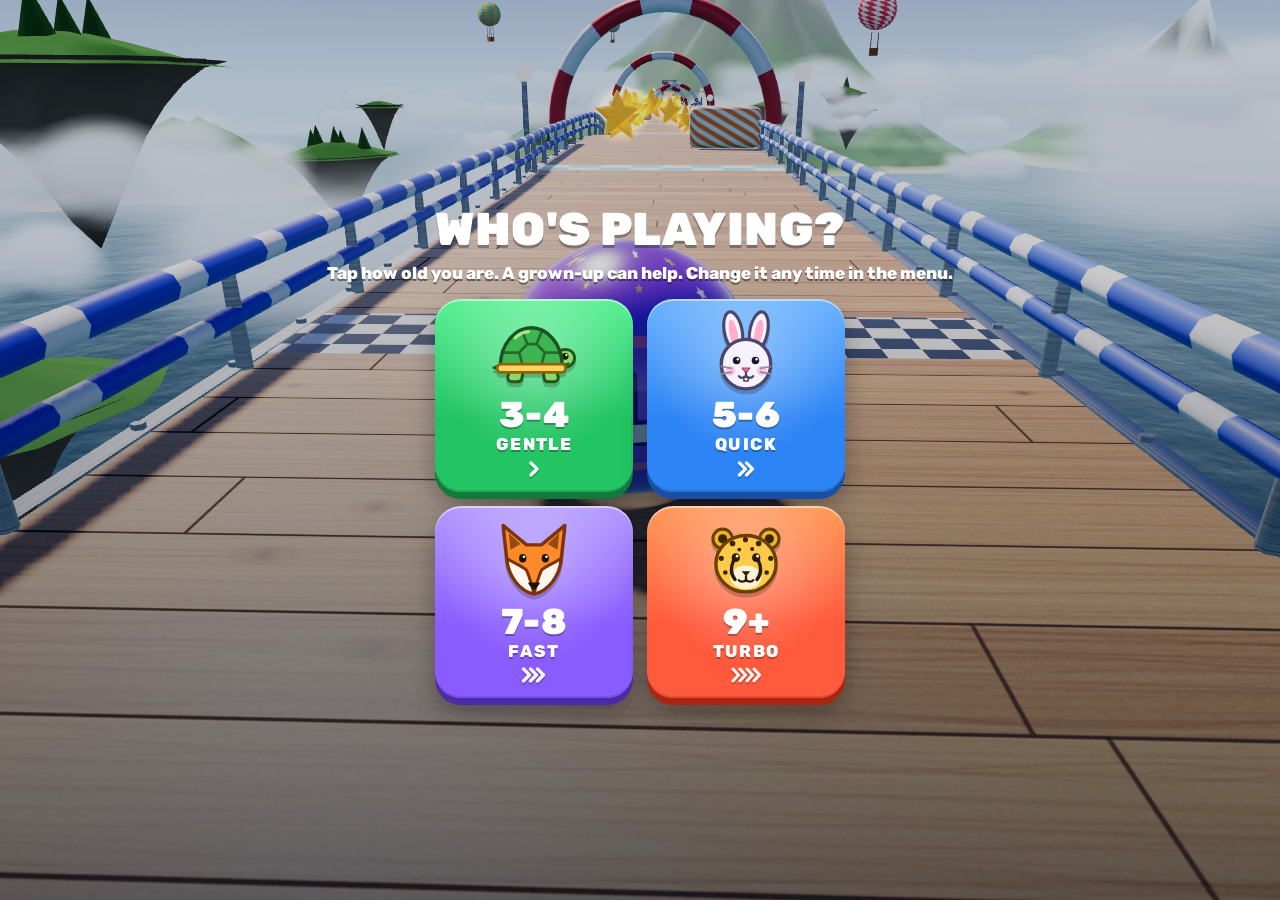
==== commit 1155bc23: "Merge the iPhone app branch so the game plays offline everywhere Brings in ios-app: the self-hosted " ====
--- a/index.html
+++ b/index.html
@@ -13,9 +13,7 @@
 <link rel="apple-touch-icon" href="icon-180.png">
 <link rel="icon" type="image/png" href="icon-192.png">
 <title>Selena Roller</title>
-<link rel="preconnect" href="https://fonts.googleapis.com">
-<link rel="preconnect" href="https://fonts.gstatic.com" crossorigin>
-<link rel="stylesheet" href="https://fonts.googleapis.com/css2?family=Rubik:wght@500;700;800;900&display=swap">
+<link rel="stylesheet" href="fonts/rubik.css">
 <style>
 [hidden] { display: none !important; }
 html, body { margin: 0; }
@@ -138,6 +136,21 @@
   background: linear-gradient(180deg, #8fe3ff, #2d9bff 60%, #1f6fe0);
 }
 .bar .flag { position: absolute; right: -6px; top: 50%; width: 22px; height: 22px; margin-top: -15px; filter: drop-shadow(0 2px 0 rgba(0, 0, 0, 0.35)); }
+/* Narrower phones: slightly tighter spacing and text in the top bar, so the world name still fits next to a
+   two-digit level and a three-digit star count (otherwise it is cut short, for example "Cloud King..."). */
+@media (max-width: 429px) {
+  .hud { gap: 8px; }
+  .lvlbox { padding: 6px 10px 9px; }
+  .lvltop { gap: 6px; }
+  .lvllabel { font-size: 15px; letter-spacing: 0.01em; }
+  .lvlworld { font-size: 13px; }
+  .hud .pill { gap: 4px; padding: 6px 11px 6px 6px; font-size: 18px; }
+  .hud .pill svg { width: 26px; height: 26px; }
+}
+@media (max-width: 380px) {
+  .lvllabel { font-size: 14px; }
+  .lvlworld { font-size: 12px; }
+}
 
 .hud2 {
   position: absolute; left: 0; right: 0; box-sizing: border-box;
@@ -259,6 +272,11 @@
   box-shadow: 0 4px 0 var(--gold-deep), inset 0 2px 0 rgba(255, 255, 255, 0.55);
 }
 .agehint { margin: -4px 0 0; font-size: 15px; font-weight: 700; color: var(--muted); text-align: center; }
+.menulinks { margin: -8px 0 -10px; display: flex; justify-content: center; align-items: center; font-size: 14px; font-weight: 700; color: var(--muted); }
+.menulinks a { color: inherit; text-decoration: none; padding: 7px 12px; border-radius: 12px; }
+.menulinks a:active { background: var(--chip); }
+.menulinks a:focus-visible { outline: 3px solid var(--gold); outline-offset: -2px; }
+.offlinenote { margin: -6px 0 -8px; font-size: 13px; font-weight: 800; color: #1f9d55; text-align: center; }
 .row { display: flex; gap: 10px; align-items: stretch; }
 .chip {
   display: inline-flex; align-items: center; justify-content: center; gap: 8px; flex: 1 1 0; min-width: 0;
@@ -516,6 +534,9 @@
         <button class="chip" id="soundBtn"><svg><use id="soundIcon" href="#i-sound"/></svg><span id="soundLabel">Sound on</span></button>
         <div class="pill"><svg><use href="#i-star"/></svg><span id="menuStars">0</span></div>
       </div>
+      <!-- Full addresses: the iPhone app opens these in Safari (a relative link would point inside the app). -->
+      <p class="menulinks"><a href="https://ozduy.github.io/selena-roller/support.html" target="_blank" rel="noopener">Help</a><span aria-hidden="true">&middot;</span><a href="https://ozduy.github.io/selena-roller/privacy.html" target="_blank" rel="noopener">Privacy</a></p>
+      <p class="offlinenote" id="offlineNote" hidden>&#10003; Ready to play offline</p>
     </div>
   </section>
 
@@ -594,7 +615,8 @@
     };
   }
   const lin = hex => new THREE.Color(hex).convertSRGBToLinear();
-  const DEBUG = (() => { try { return /debug/i.test(String(window.location.href)); } catch (e) { return false; } })();
+  const IN_APP = location.protocol === 'selenaroller:';   // the iPhone app serves the game from selenaroller://localhost/
+  const DEBUG = !IN_APP && (() => { try { return /debug/i.test(String(window.location.href)); } catch (e) { return false; } })();
   let headless = false;   // true while the test bot runs a level without drawing
 
   // ---------- Saved progress (this device only) ----------
@@ -737,7 +759,9 @@
   let renderer = null;
   try { renderer = new THREE.WebGLRenderer({ canvas, antialias: true, powerPreference: 'high-performance', stencil: false }); } catch (e) { renderer = null; }
   if (!renderer) {
-    $('menu').innerHTML = '<div class="panel center nogl"><h2>3D is switched off</h2><p>This browser could not start 3D graphics. Try opening the link in Chrome or Safari.</p></div>';
+    $('menu').innerHTML = IN_APP
+      ? '<div class="panel center nogl"><h2>3D could not start</h2><p>The 3D view could not start. Close Selena Roller fully and open it again.</p></div>'
+      : '<div class="panel center nogl"><h2>3D is switched off</h2><p>This browser could not start 3D graphics. Try opening the link in Chrome or Safari.</p></div>';
     $('who').hidden = true; $('menu').hidden = false;
     return;
   }
@@ -4869,7 +4893,8 @@
     if (e.key === 'ArrowUp' || e.key === 'w' || e.key === 'W') input.keyU = false;
     if (e.key === 'ArrowDown' || e.key === 's' || e.key === 'S') input.keyD = false;
   });
-  window.addEventListener('blur', () => { input.keyL = input.keyR = input.keyU = input.keyD = false; endDrag(); });
+  // Leaving the window (another app or window in front) pauses a level that is under way.
+  window.addEventListener('blur', () => { input.keyL = input.keyR = input.keyU = input.keyD = false; endDrag(); if (!headless) pause(); });
 
   // The menu is on screen before start-up has finished (it waits a moment for the web font): a tap there finishes it first.
   $('playBtn').addEventListener('click', startPlay);
@@ -4957,6 +4982,9 @@
     if (document.hidden) { pause(); saveNow(); stopLoop(); if (roll && actx) roll.g.gain.setTargetAtTime(0, actx.currentTime, 0.05); }
     else startLoop();
   });
+  // The iPhone app calls this when it stops being the active app (Notification Centre, Control Centre, Siri,
+  // a call). The page stays visible then, so visibilitychange does not fire and the level would roll on.
+  window.selenaPause = () => { if (!headless) pause(); };
   // Only unsaved progress is written on the way out, so closing an older tab never rolls back what a newer tab saved.
   window.addEventListener('pagehide', () => { saveNow(); });
   // Another tab saved: take in its progress (never lowering anything) while this tab is not in the middle of a level.
@@ -5184,6 +5212,20 @@
 })();
 </script>
 <script>
+// The menu says when the game can be played without a signal: always in the iPhone app (every file is inside it),
+// and on the web once the offline copy (the game, the 3D library and the font) has been saved on this device.
+(() => {
+  const note = document.getElementById('offlineNote');
+  if (!note) return;
+  if (location.protocol === 'selenaroller:') { note.hidden = false; return; }
+  if (!('serviceWorker' in navigator) || !window.caches || location.protocol !== 'https:') return;
+  const check = () => caches.keys()
+    .then(keys => Promise.all(keys.filter(k => k.indexOf('selena-roller') === 0).map(k => caches.open(k).then(c => Promise.all([c.match('./three.min.js'), c.match('./fonts/rubik-latin.woff2')])))))
+    .then(sets => { if (sets.some(f => f[0] && f[1])) note.hidden = false; })
+    .catch(() => {});
+  navigator.serviceWorker.ready.then(check);
+  setTimeout(check, 4000);
+})();
 if ('serviceWorker' in navigator && location.protocol === 'https:') {
   window.addEventListener('load', () => { navigator.serviceWorker.register('sw.js').catch(() => {}); });
 }
--- a/fonts/rubik.css
+++ b/fonts/rubik.css
@@ -0,0 +1,220 @@
+/* Rubik, self-hosted so the game never needs the network (fonts.google.com, Rubik v31).
+   SIL Open Font License 1.1: see OFL.txt in this folder.
+   Same faces and unicode ranges as the Google Fonts stylesheet for weights 500, 700, 800 and 900.
+   Rubik is a variable font, so each subset file serves all four weights. */
+/* arabic */
+@font-face {
+  font-family: 'Rubik';
+  font-style: normal;
+  font-weight: 500;
+  font-display: swap;
+  src: url(rubik-arabic.woff2) format('woff2');
+  unicode-range: U+0600-06FF, U+0750-077F, U+0870-0891, U+0897-08E1, U+08E3-08FF, U+200C-200E, U+2010-2011, U+204F, U+2E41, U+FB50-FDFF, U+FE70-FE74, U+FE76-FEFC, U+102E0-102FB, U+10E60-10E7E, U+10EC2-10EC7, U+10EC9-10EEE, U+10EF0-10EFF, U+1EE00-1EE03, U+1EE05-1EE1F, U+1EE21-1EE22, U+1EE24, U+1EE27, U+1EE29-1EE32, U+1EE34-1EE37, U+1EE39, U+1EE3B, U+1EE42, U+1EE47, U+1EE49, U+1EE4B, U+1EE4D-1EE4F, U+1EE51-1EE52, U+1EE54, U+1EE57, U+1EE59, U+1EE5B, U+1EE5D, U+1EE5F, U+1EE61-1EE62, U+1EE64, U+1EE67-1EE6A, U+1EE6C-1EE72, U+1EE74-1EE77, U+1EE79-1EE7C, U+1EE7E, U+1EE80-1EE89, U+1EE8B-1EE9B, U+1EEA1-1EEA3, U+1EEA5-1EEA9, U+1EEAB-1EEBB, U+1EEF0-1EEF1;
+}
+/* cyrillic-ext */
+@font-face {
+  font-family: 'Rubik';
+  font-style: normal;
+  font-weight: 500;
+  font-display: swap;
+  src: url(rubik-cyrillic-ext.woff2) format('woff2');
+  unicode-range: U+0460-052F, U+1C80-1C8A, U+20B4, U+2DE0-2DFF, U+A640-A69F, U+FE2E-FE2F;
+}
+/* cyrillic */
+@font-face {
+  font-family: 'Rubik';
+  font-style: normal;
+  font-weight: 500;
+  font-display: swap;
+  src: url(rubik-cyrillic.woff2) format('woff2');
+  unicode-range: U+0301, U+0400-045F, U+0490-0491, U+04B0-04B1, U+2116;
+}
+/* hebrew */
+@font-face {
+  font-family: 'Rubik';
+  font-style: normal;
+  font-weight: 500;
+  font-display: swap;
+  src: url(rubik-hebrew.woff2) format('woff2');
+  unicode-range: U+0307-0308, U+0590-05FF, U+200C-2010, U+20AA, U+25CC, U+FB1D-FB4F;
+}
+/* latin-ext */
+@font-face {
+  font-family: 'Rubik';
+  font-style: normal;
+  font-weight: 500;
+  font-display: swap;
+  src: url(rubik-latin-ext.woff2) format('woff2');
+  unicode-range: U+0100-02BA, U+02BD-02C5, U+02C7-02CC, U+02CE-02D7, U+02DD-02FF, U+0304, U+0308, U+0329, U+1D00-1DBF, U+1E00-1E9F, U+1EF2-1EFF, U+2020, U+20A0-20AB, U+20AD-20C4, U+2113, U+2C60-2C7F, U+A720-A7FF;
+}
+/* latin */
+@font-face {
+  font-family: 'Rubik';
+  font-style: normal;
+  font-weight: 500;
+  font-display: swap;
+  src: url(rubik-latin.woff2) format('woff2');
+  unicode-range: U+0000-00FF, U+0131, U+0152-0153, U+02BB-02BC, U+02C6, U+02DA, U+02DC, U+0304, U+0308, U+0329, U+2000-206F, U+20AC, U+2122, U+2191, U+2193, U+2212, U+2215, U+FEFF, U+FFFD;
+}
+/* arabic */
+@font-face {
+  font-family: 'Rubik';
+  font-style: normal;
+  font-weight: 700;
+  font-display: swap;
+  src: url(rubik-arabic.woff2) format('woff2');
+  unicode-range: U+0600-06FF, U+0750-077F, U+0870-0891, U+0897-08E1, U+08E3-08FF, U+200C-200E, U+2010-2011, U+204F, U+2E41, U+FB50-FDFF, U+FE70-FE74, U+FE76-FEFC, U+102E0-102FB, U+10E60-10E7E, U+10EC2-10EC7, U+10EC9-10EEE, U+10EF0-10EFF, U+1EE00-1EE03, U+1EE05-1EE1F, U+1EE21-1EE22, U+1EE24, U+1EE27, U+1EE29-1EE32, U+1EE34-1EE37, U+1EE39, U+1EE3B, U+1EE42, U+1EE47, U+1EE49, U+1EE4B, U+1EE4D-1EE4F, U+1EE51-1EE52, U+1EE54, U+1EE57, U+1EE59, U+1EE5B, U+1EE5D, U+1EE5F, U+1EE61-1EE62, U+1EE64, U+1EE67-1EE6A, U+1EE6C-1EE72, U+1EE74-1EE77, U+1EE79-1EE7C, U+1EE7E, U+1EE80-1EE89, U+1EE8B-1EE9B, U+1EEA1-1EEA3, U+1EEA5-1EEA9, U+1EEAB-1EEBB, U+1EEF0-1EEF1;
+}
+/* cyrillic-ext */
+@font-face {
+  font-family: 'Rubik';
+  font-style: normal;
+  font-weight: 700;
+  font-display: swap;
+  src: url(rubik-cyrillic-ext.woff2) format('woff2');
+  unicode-range: U+0460-052F, U+1C80-1C8A, U+20B4, U+2DE0-2DFF, U+A640-A69F, U+FE2E-FE2F;
+}
+/* cyrillic */
+@font-face {
+  font-family: 'Rubik';
+  font-style: normal;
+  font-weight: 700;
+  font-display: swap;
+  src: url(rubik-cyrillic.woff2) format('woff2');
+  unicode-range: U+0301, U+0400-045F, U+0490-0491, U+04B0-04B1, U+2116;
+}
+/* hebrew */
+@font-face {
+  font-family: 'Rubik';
+  font-style: normal;
+  font-weight: 700;
+  font-display: swap;
+  src: url(rubik-hebrew.woff2) format('woff2');
+  unicode-range: U+0307-0308, U+0590-05FF, U+200C-2010, U+20AA, U+25CC, U+FB1D-FB4F;
+}
+/* latin-ext */
+@font-face {
+  font-family: 'Rubik';
+  font-style: normal;
+  font-weight: 700;
+  font-display: swap;
+  src: url(rubik-latin-ext.woff2) format('woff2');
+  unicode-range: U+0100-02BA, U+02BD-02C5, U+02C7-02CC, U+02CE-02D7, U+02DD-02FF, U+0304, U+0308, U+0329, U+1D00-1DBF, U+1E00-1E9F, U+1EF2-1EFF, U+2020, U+20A0-20AB, U+20AD-20C4, U+2113, U+2C60-2C7F, U+A720-A7FF;
+}
+/* latin */
+@font-face {
+  font-family: 'Rubik';
+  font-style: normal;
+  font-weight: 700;
+  font-display: swap;
+  src: url(rubik-latin.woff2) format('woff2');
+  unicode-range: U+0000-00FF, U+0131, U+0152-0153, U+02BB-02BC, U+02C6, U+02DA, U+02DC, U+0304, U+0308, U+0329, U+2000-206F, U+20AC, U+2122, U+2191, U+2193, U+2212, U+2215, U+FEFF, U+FFFD;
+}
+/* arabic */
+@font-face {
+  font-family: 'Rubik';
+  font-style: normal;
+  font-weight: 800;
+  font-display: swap;
+  src: url(rubik-arabic.woff2) format('woff2');
+  unicode-range: U+0600-06FF, U+0750-077F, U+0870-0891, U+0897-08E1, U+08E3-08FF, U+200C-200E, U+2010-2011, U+204F, U+2E41, U+FB50-FDFF, U+FE70-FE74, U+FE76-FEFC, U+102E0-102FB, U+10E60-10E7E, U+10EC2-10EC7, U+10EC9-10EEE, U+10EF0-10EFF, U+1EE00-1EE03, U+1EE05-1EE1F, U+1EE21-1EE22, U+1EE24, U+1EE27, U+1EE29-1EE32, U+1EE34-1EE37, U+1EE39, U+1EE3B, U+1EE42, U+1EE47, U+1EE49, U+1EE4B, U+1EE4D-1EE4F, U+1EE51-1EE52, U+1EE54, U+1EE57, U+1EE59, U+1EE5B, U+1EE5D, U+1EE5F, U+1EE61-1EE62, U+1EE64, U+1EE67-1EE6A, U+1EE6C-1EE72, U+1EE74-1EE77, U+1EE79-1EE7C, U+1EE7E, U+1EE80-1EE89, U+1EE8B-1EE9B, U+1EEA1-1EEA3, U+1EEA5-1EEA9, U+1EEAB-1EEBB, U+1EEF0-1EEF1;
+}
+/* cyrillic-ext */
+@font-face {
+  font-family: 'Rubik';
+  font-style: normal;
+  font-weight: 800;
+  font-display: swap;
+  src: url(rubik-cyrillic-ext.woff2) format('woff2');
+  unicode-range: U+0460-052F, U+1C80-1C8A, U+20B4, U+2DE0-2DFF, U+A640-A69F, U+FE2E-FE2F;
+}
+/* cyrillic */
+@font-face {
+  font-family: 'Rubik';
+  font-style: normal;
+  font-weight: 800;
+  font-display: swap;
+  src: url(rubik-cyrillic.woff2) format('woff2');
+  unicode-range: U+0301, U+0400-045F, U+0490-0491, U+04B0-04B1, U+2116;
+}
+/* hebrew */
+@font-face {
+  font-family: 'Rubik';
+  font-style: normal;
+  font-weight: 800;
+  font-display: swap;
+  src: url(rubik-hebrew.woff2) format('woff2');
+  unicode-range: U+0307-0308, U+0590-05FF, U+200C-2010, U+20AA, U+25CC, U+FB1D-FB4F;
+}
+/* latin-ext */
+@font-face {
+  font-family: 'Rubik';
+  font-style: normal;
+  font-weight: 800;
+  font-display: swap;
+  src: url(rubik-latin-ext.woff2) format('woff2');
+  unicode-range: U+0100-02BA, U+02BD-02C5, U+02C7-02CC, U+02CE-02D7, U+02DD-02FF, U+0304, U+0308, U+0329, U+1D00-1DBF, U+1E00-1E9F, U+1EF2-1EFF, U+2020, U+20A0-20AB, U+20AD-20C4, U+2113, U+2C60-2C7F, U+A720-A7FF;
+}
+/* latin */
+@font-face {
+  font-family: 'Rubik';
+  font-style: normal;
+  font-weight: 800;
+  font-display: swap;
+  src: url(rubik-latin.woff2) format('woff2');
+  unicode-range: U+0000-00FF, U+0131, U+0152-0153, U+02BB-02BC, U+02C6, U+02DA, U+02DC, U+0304, U+0308, U+0329, U+2000-206F, U+20AC, U+2122, U+2191, U+2193, U+2212, U+2215, U+FEFF, U+FFFD;
+}
+/* arabic */
+@font-face {
+  font-family: 'Rubik';
+  font-style: normal;
+  font-weight: 900;
+  font-display: swap;
+  src: url(rubik-arabic.woff2) format('woff2');
+  unicode-range: U+0600-06FF, U+0750-077F, U+0870-0891, U+0897-08E1, U+08E3-08FF, U+200C-200E, U+2010-2011, U+204F, U+2E41, U+FB50-FDFF, U+FE70-FE74, U+FE76-FEFC, U+102E0-102FB, U+10E60-10E7E, U+10EC2-10EC7, U+10EC9-10EEE, U+10EF0-10EFF, U+1EE00-1EE03, U+1EE05-1EE1F, U+1EE21-1EE22, U+1EE24, U+1EE27, U+1EE29-1EE32, U+1EE34-1EE37, U+1EE39, U+1EE3B, U+1EE42, U+1EE47, U+1EE49, U+1EE4B, U+1EE4D-1EE4F, U+1EE51-1EE52, U+1EE54, U+1EE57, U+1EE59, U+1EE5B, U+1EE5D, U+1EE5F, U+1EE61-1EE62, U+1EE64, U+1EE67-1EE6A, U+1EE6C-1EE72, U+1EE74-1EE77, U+1EE79-1EE7C, U+1EE7E, U+1EE80-1EE89, U+1EE8B-1EE9B, U+1EEA1-1EEA3, U+1EEA5-1EEA9, U+1EEAB-1EEBB, U+1EEF0-1EEF1;
+}
+/* cyrillic-ext */
+@font-face {
+  font-family: 'Rubik';
+  font-style: normal;
+  font-weight: 900;
+  font-display: swap;
+  src: url(rubik-cyrillic-ext.woff2) format('woff2');
+  unicode-range: U+0460-052F, U+1C80-1C8A, U+20B4, U+2DE0-2DFF, U+A640-A69F, U+FE2E-FE2F;
+}
+/* cyrillic */
+@font-face {
+  font-family: 'Rubik';
+  font-style: normal;
+  font-weight: 900;
+  font-display: swap;
+  src: url(rubik-cyrillic.woff2) format('woff2');
+  unicode-range: U+0301, U+0400-045F, U+0490-0491, U+04B0-04B1, U+2116;
+}
+/* hebrew */
+@font-face {
+  font-family: 'Rubik';
+  font-style: normal;
+  font-weight: 900;
+  font-display: swap;
+  src: url(rubik-hebrew.woff2) format('woff2');
+  unicode-range: U+0307-0308, U+0590-05FF, U+200C-2010, U+20AA, U+25CC, U+FB1D-FB4F;
+}
+/* latin-ext */
+@font-face {
+  font-family: 'Rubik';
+  font-style: normal;
+  font-weight: 900;
+  font-display: swap;
+  src: url(rubik-latin-ext.woff2) format('woff2');
+  unicode-range: U+0100-02BA, U+02BD-02C5, U+02C7-02CC, U+02CE-02D7, U+02DD-02FF, U+0304, U+0308, U+0329, U+1D00-1DBF, U+1E00-1E9F, U+1EF2-1EFF, U+2020, U+20A0-20AB, U+20AD-20C4, U+2113, U+2C60-2C7F, U+A720-A7FF;
+}
+/* latin */
+@font-face {
+  font-family: 'Rubik';
+  font-style: normal;
+  font-weight: 900;
+  font-display: swap;
+  src: url(rubik-latin.woff2) format('woff2');
+  unicode-range: U+0000-00FF, U+0131, U+0152-0153, U+02BB-02BC, U+02C6, U+02DA, U+02DC, U+0304, U+0308, U+0329, U+2000-206F, U+20AC, U+2122, U+2191, U+2193, U+2212, U+2215, U+FEFF, U+FFFD;
+}
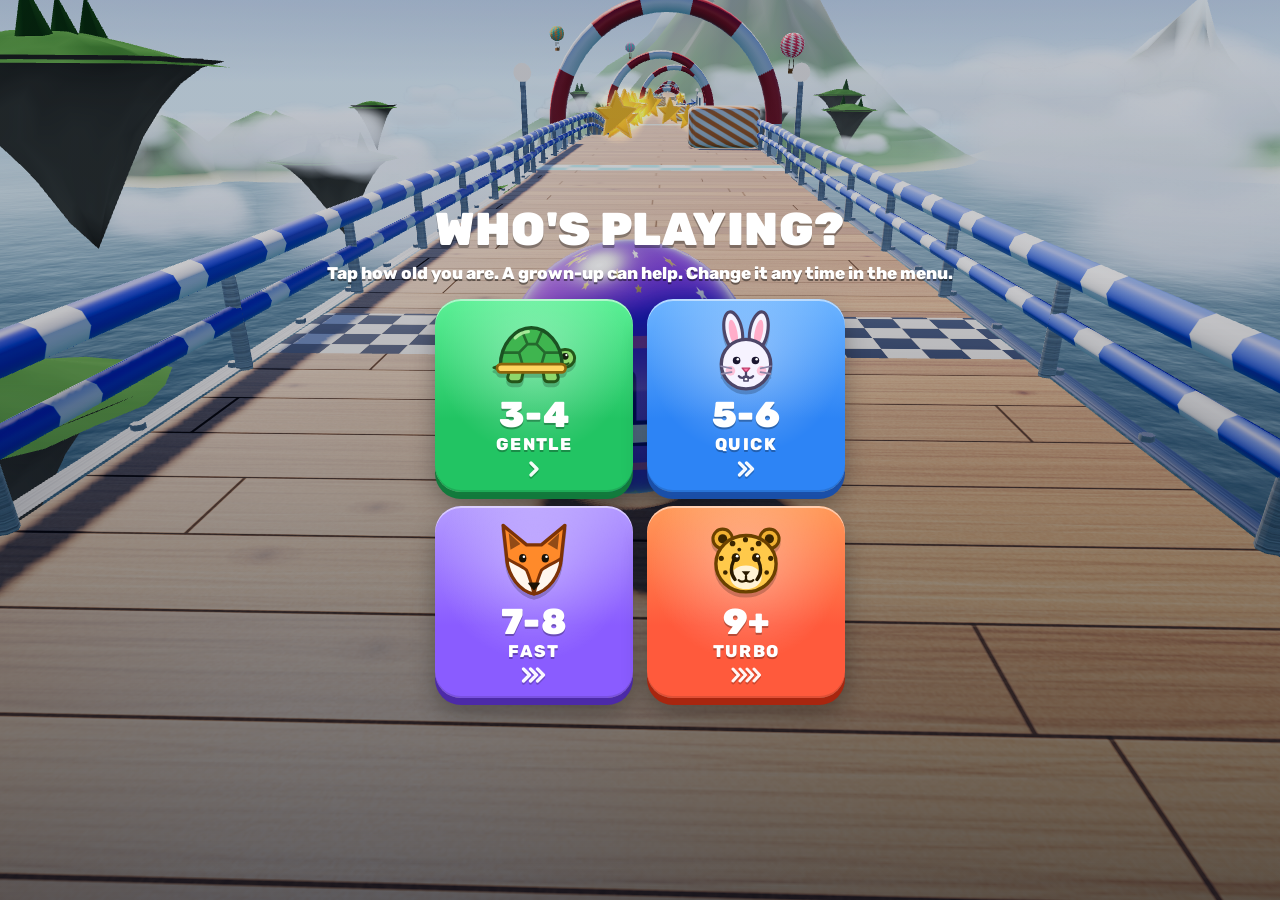
==== commit 336e6f39: "Make every level much longer: 3.5 times the original length with three times the terrain pieces Leve" ====
--- a/index.html
+++ b/index.html
@@ -2003,8 +2003,8 @@
       P.obsMult = Math.min(1.25 + 0.0075 * x, 1.4);
       P.cpEvery = Math.round(4.5 * P.speed);
     }
-    // long stages, like the sky runners: 2.2 times the old length, with checkpoints along the way
-    P.len = Math.round(P.len * 2.2);
+    // long stages, like the sky runners: 3.5 times the old length, with checkpoints along the way
+    P.len = Math.round(P.len * 3.5);
     P.celebration = n % 5 === 0 && n !== 30;
     P.grand = n === 30;
     if (n > 30) {
@@ -2148,7 +2148,7 @@
   function featCount(n, age) {
     if (n < 2) return 0;
     const k = [n < 10 ? 1 : 2, n < 6 ? 1 : n < 16 ? 2 : 3, n < 5 ? 1 : n < 12 ? 2 : n < 22 ? 3 : 4, n < 4 ? 1 : n < 9 ? 2 : n < 16 ? 3 : n < 24 ? 4 : 5][age];
-    return Math.round((k + (age > 0 && n % 5 === 0 && n !== 30 ? 1 : 0)) * 2);
+    return Math.round((k + (age > 0 && n % 5 === 0 && n !== 30 ? 1 : 0)) * 3);
   }
   function planFeatures(P, rf) {
     const n = P.n, age = P.age, out = [];
@@ -2161,7 +2161,7 @@
     for (const t of types) per[t] = (per[t] || 0) + 1;
     while (types.length < want) {
       const last = types[types.length - 1];
-      const pool = open.filter(t => t !== last && (per[t] || 0) < ((t === 'IS' || t === 'RJ') && !age ? 2 : 4));
+      const pool = open.filter(t => t !== last && (per[t] || 0) < ((t === 'IS' || t === 'RJ') && !age ? 3 : 6));
       if (!pool.length) break;
       let tot = 0; for (const t of pool) tot += wt(t);
       let v = rf() * tot, pick = pool[pool.length - 1];
